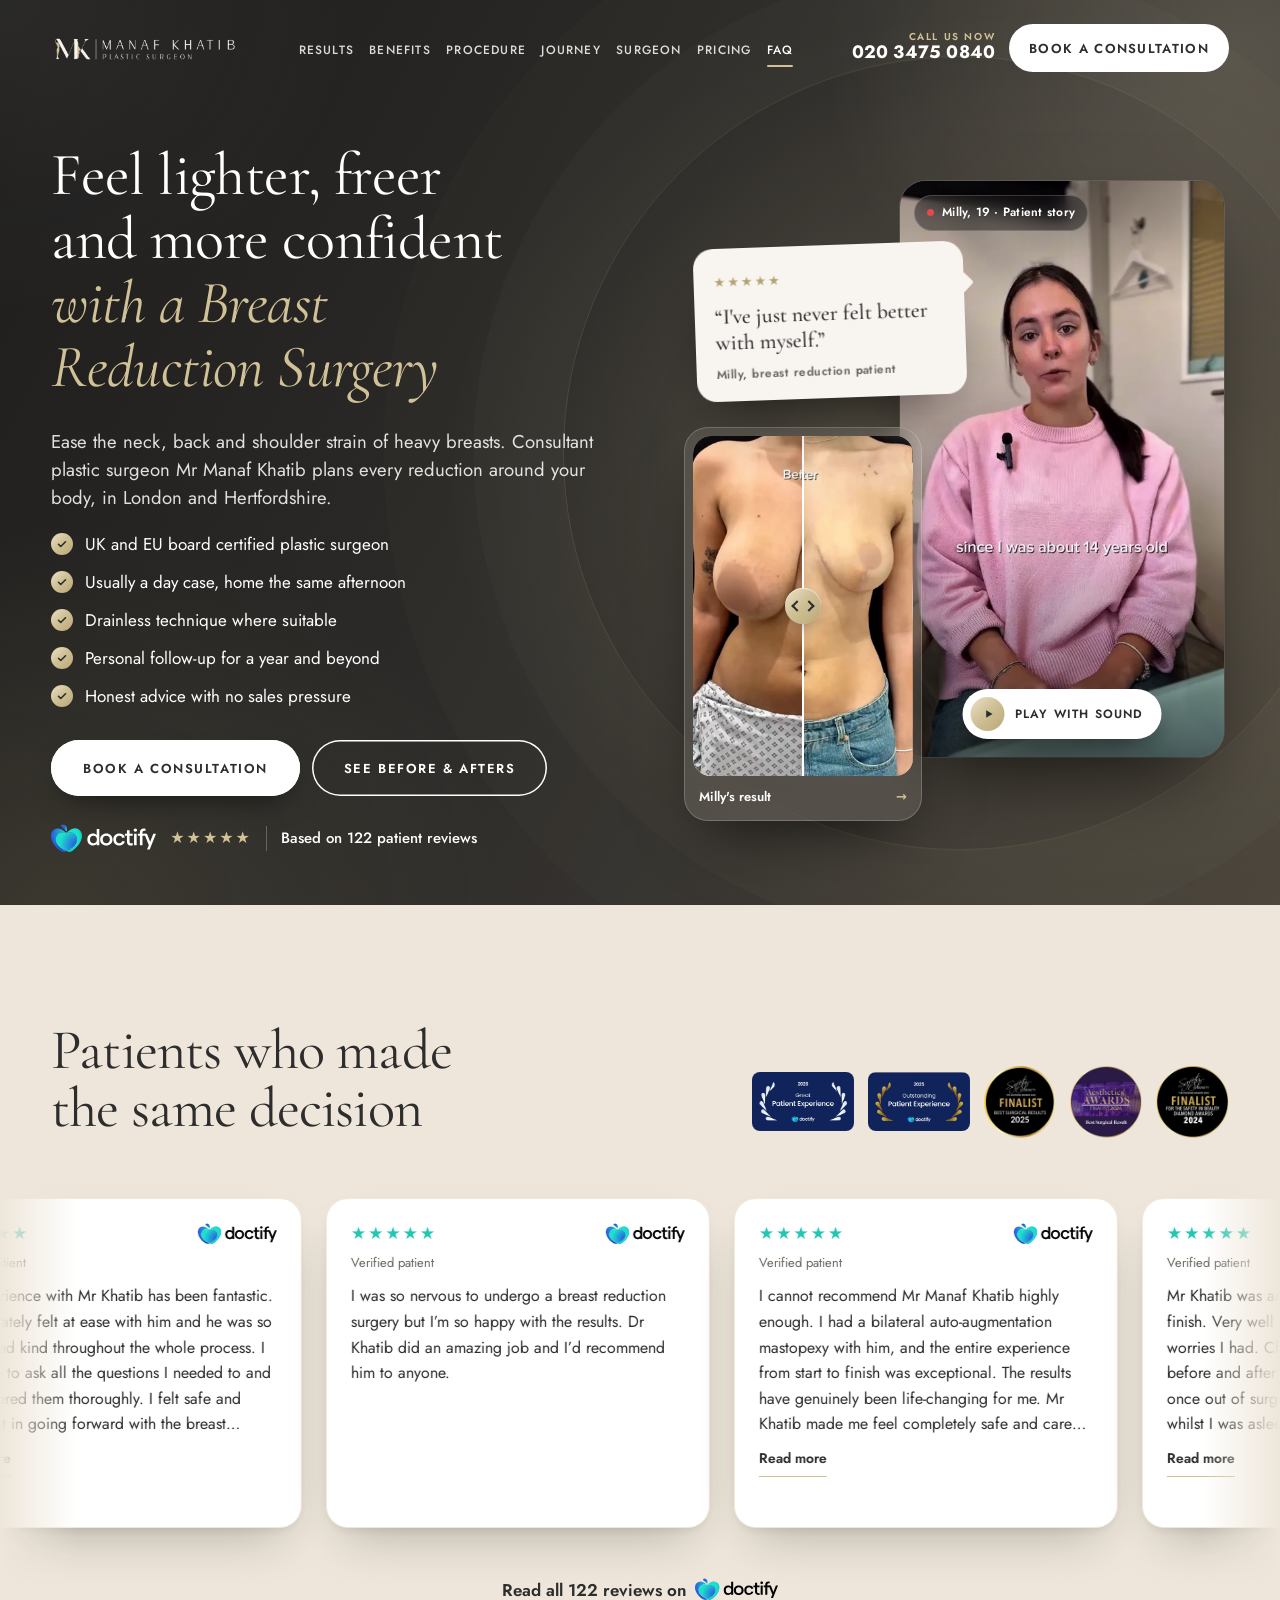
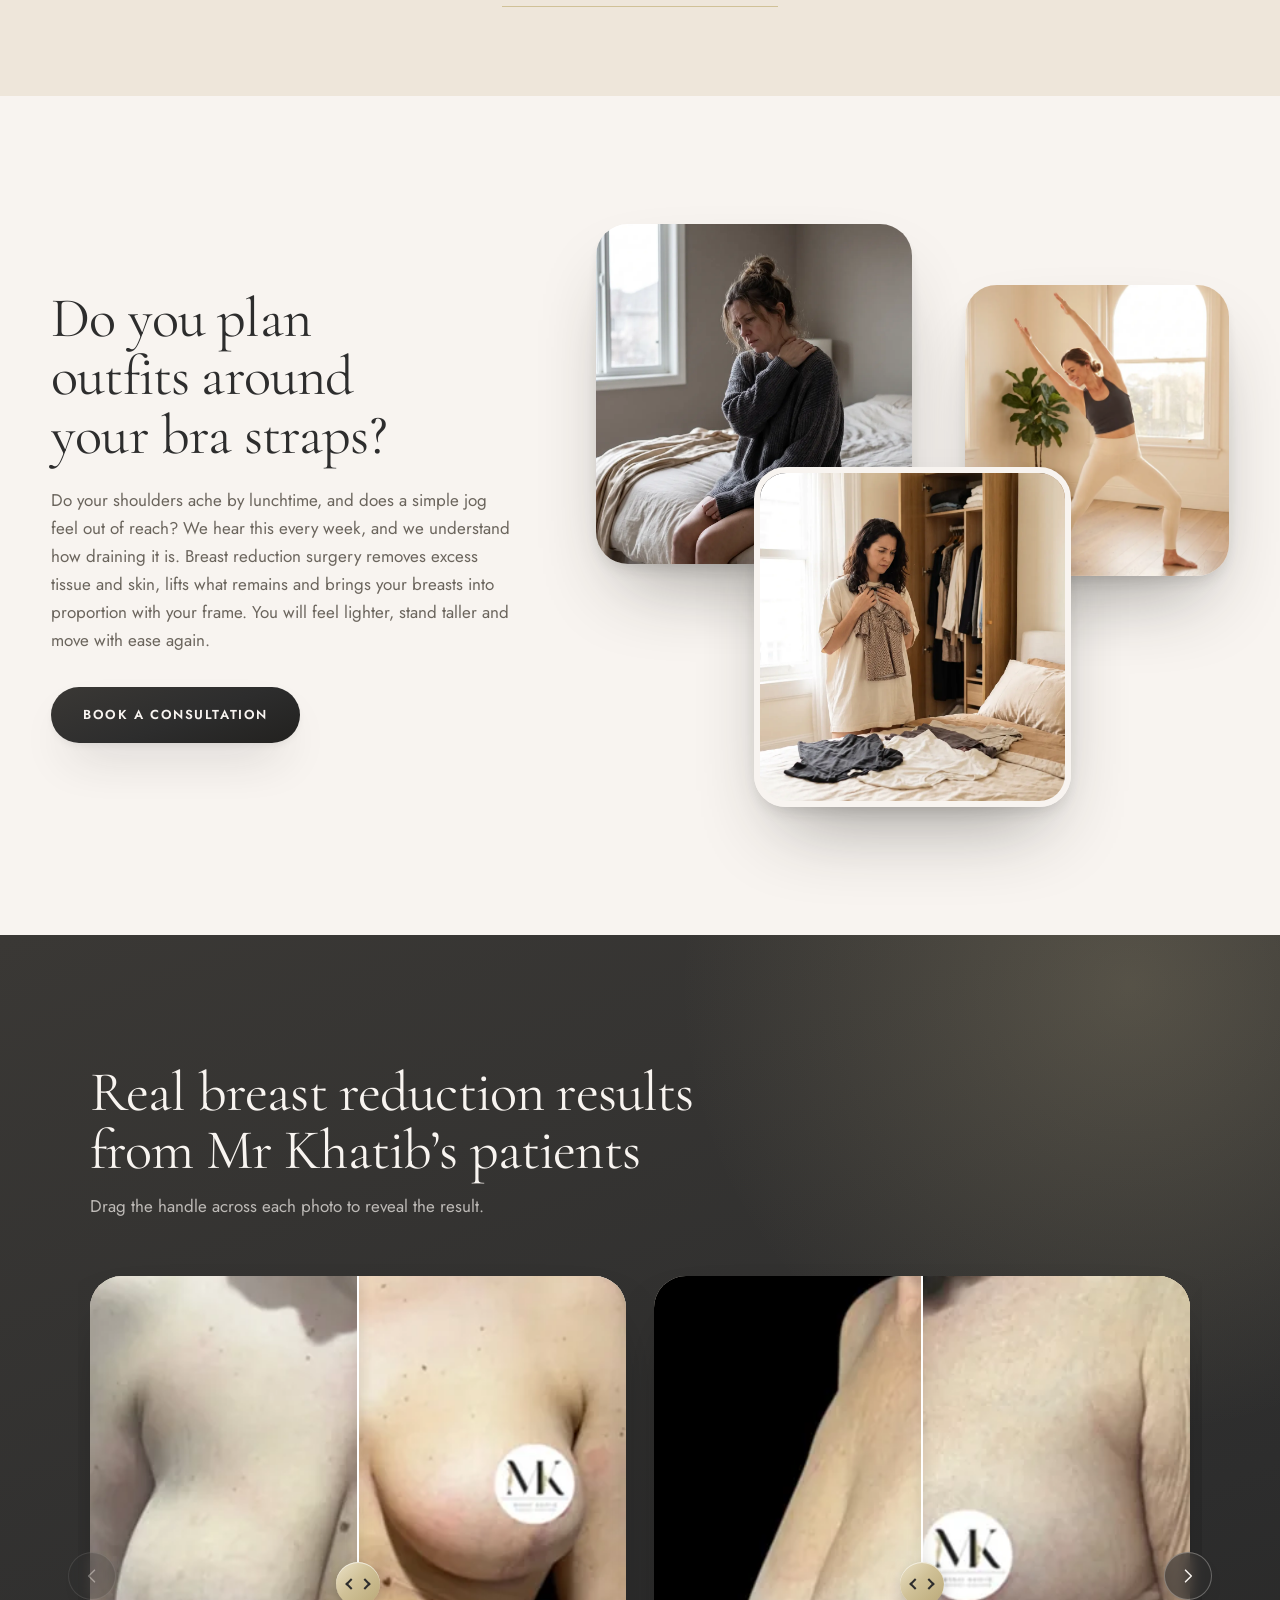
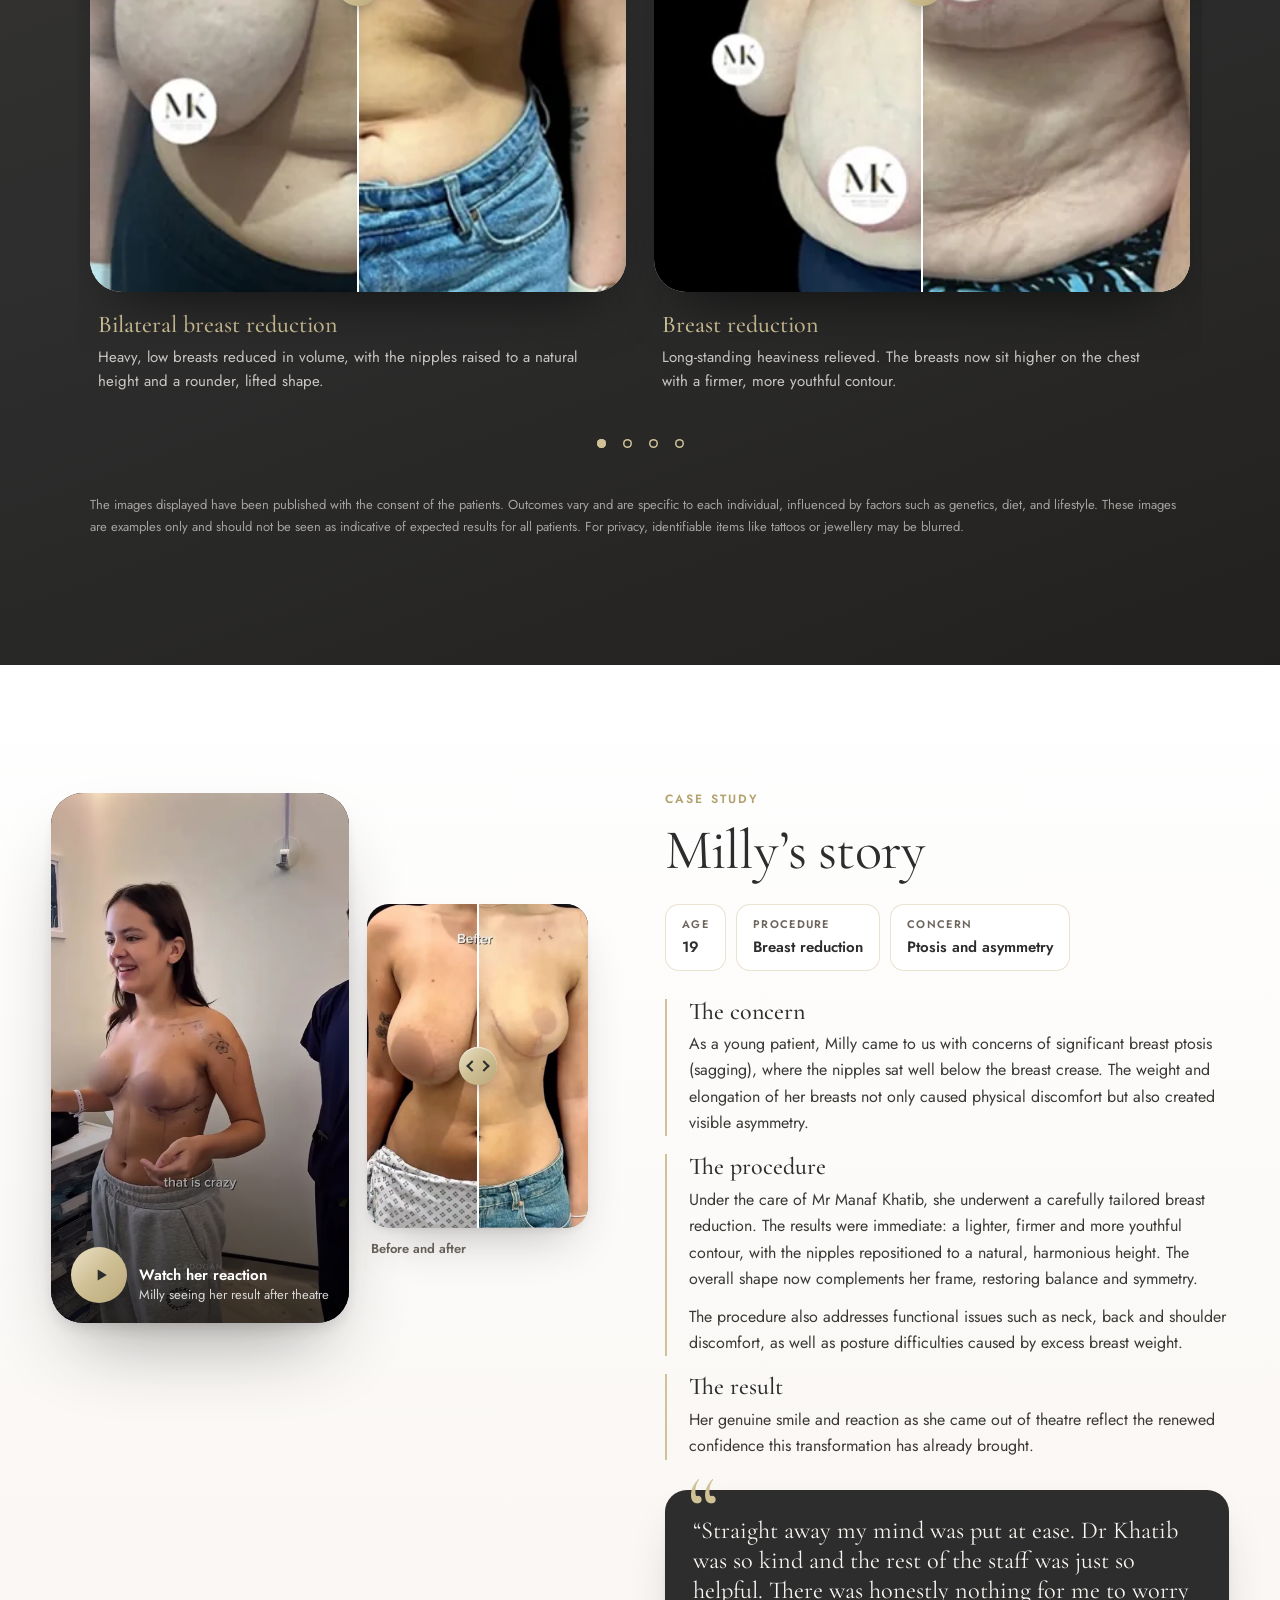
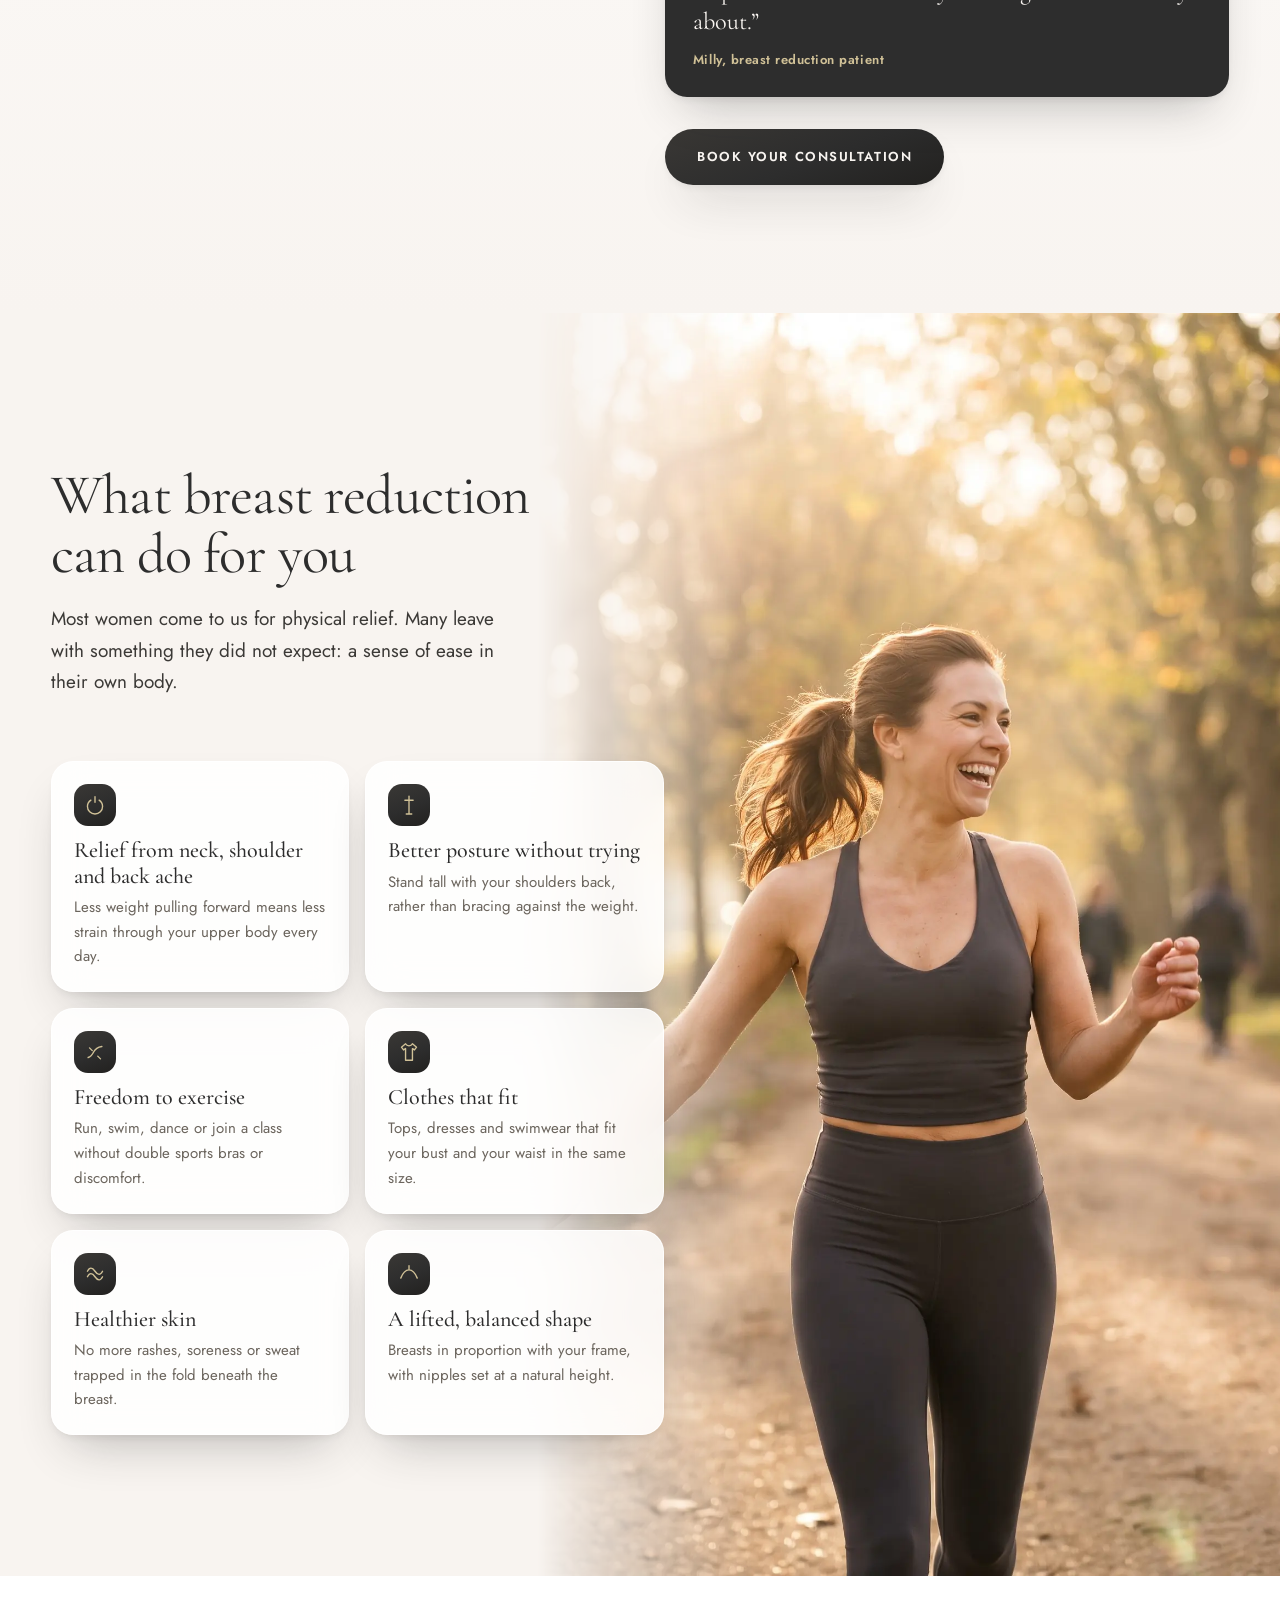
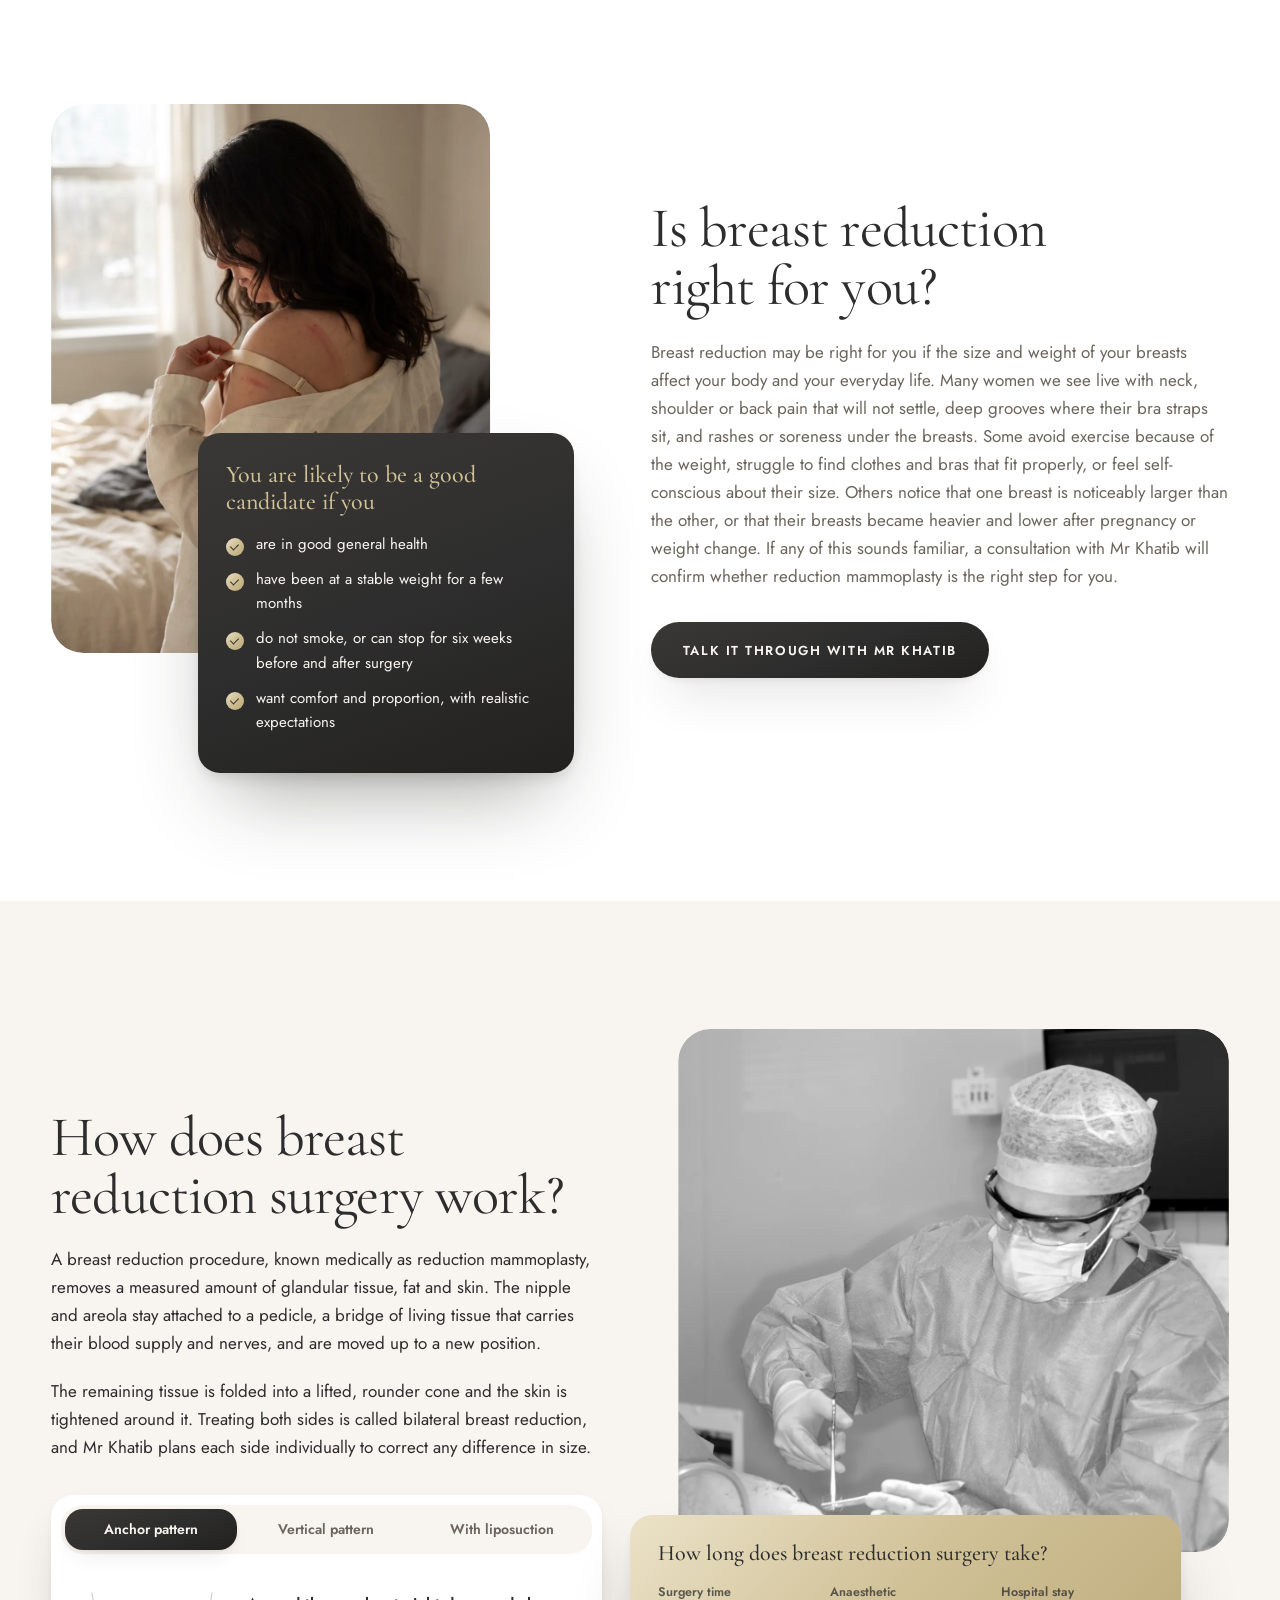
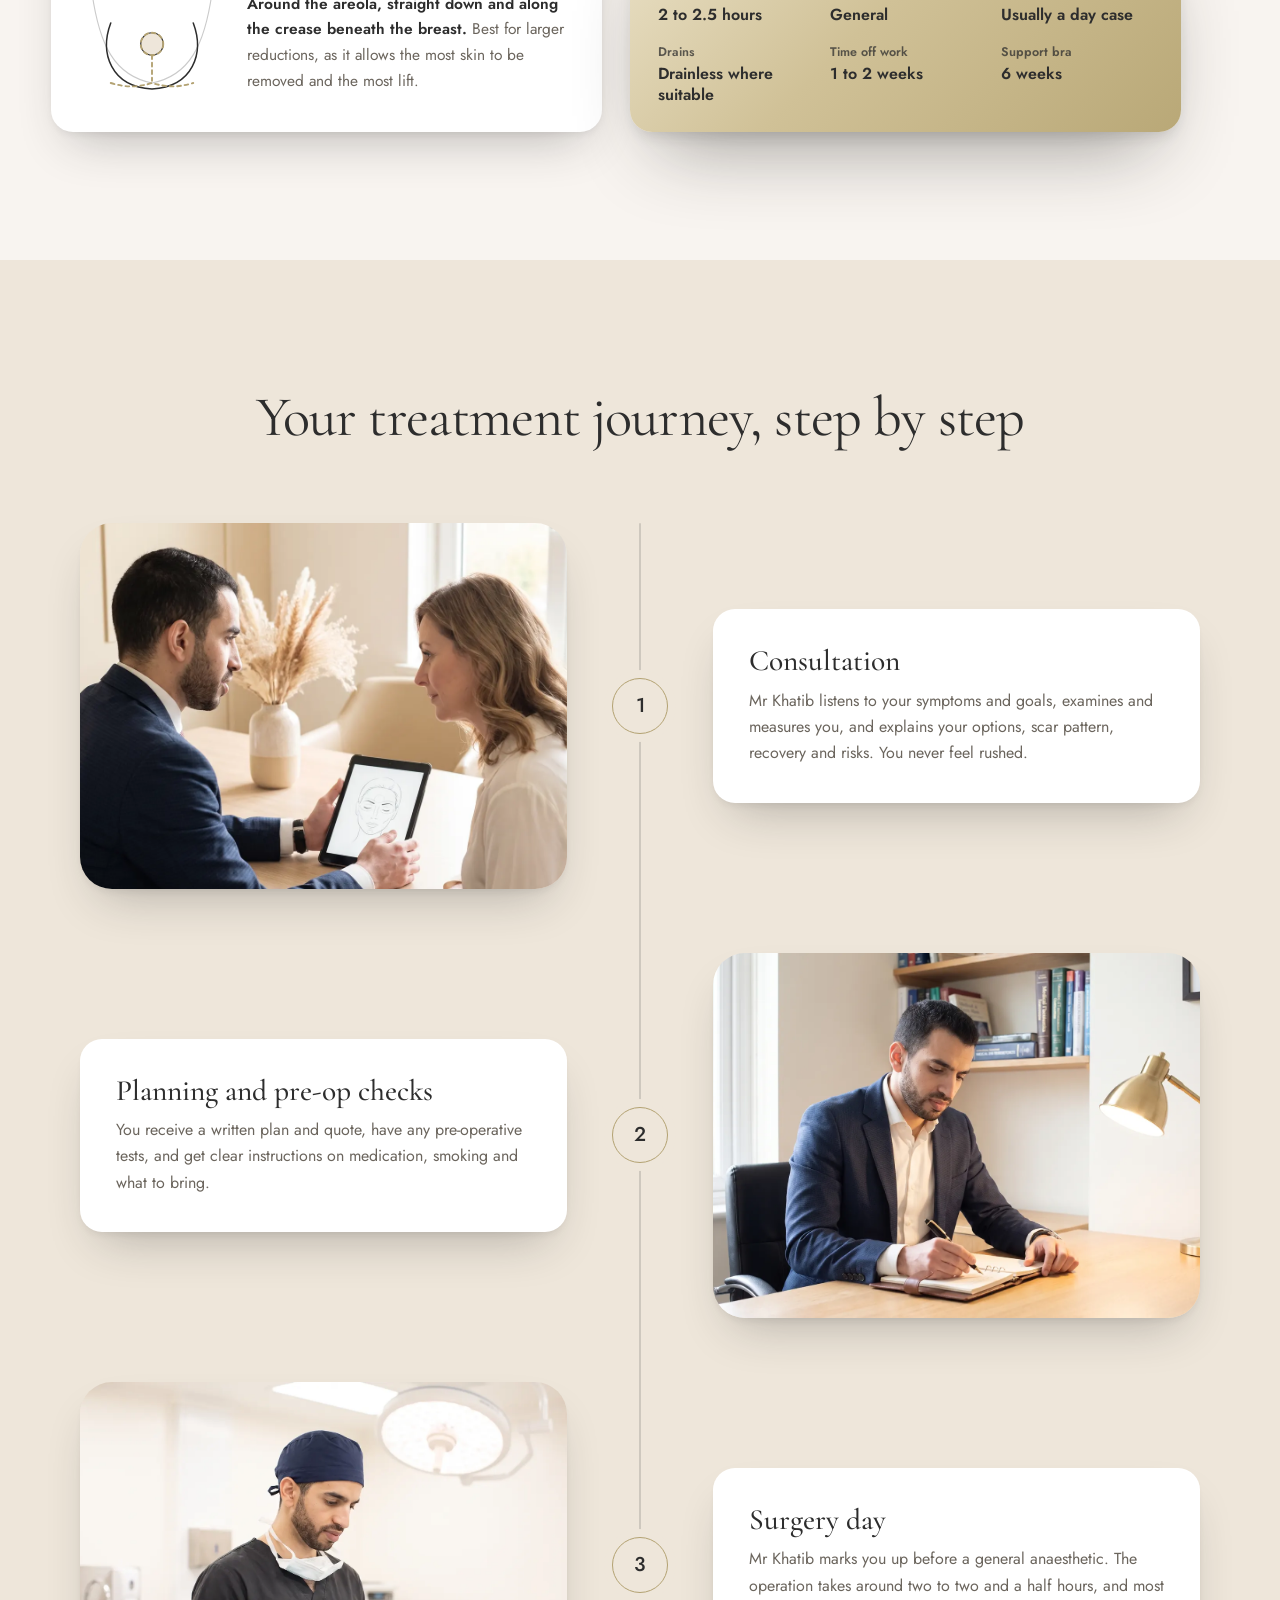
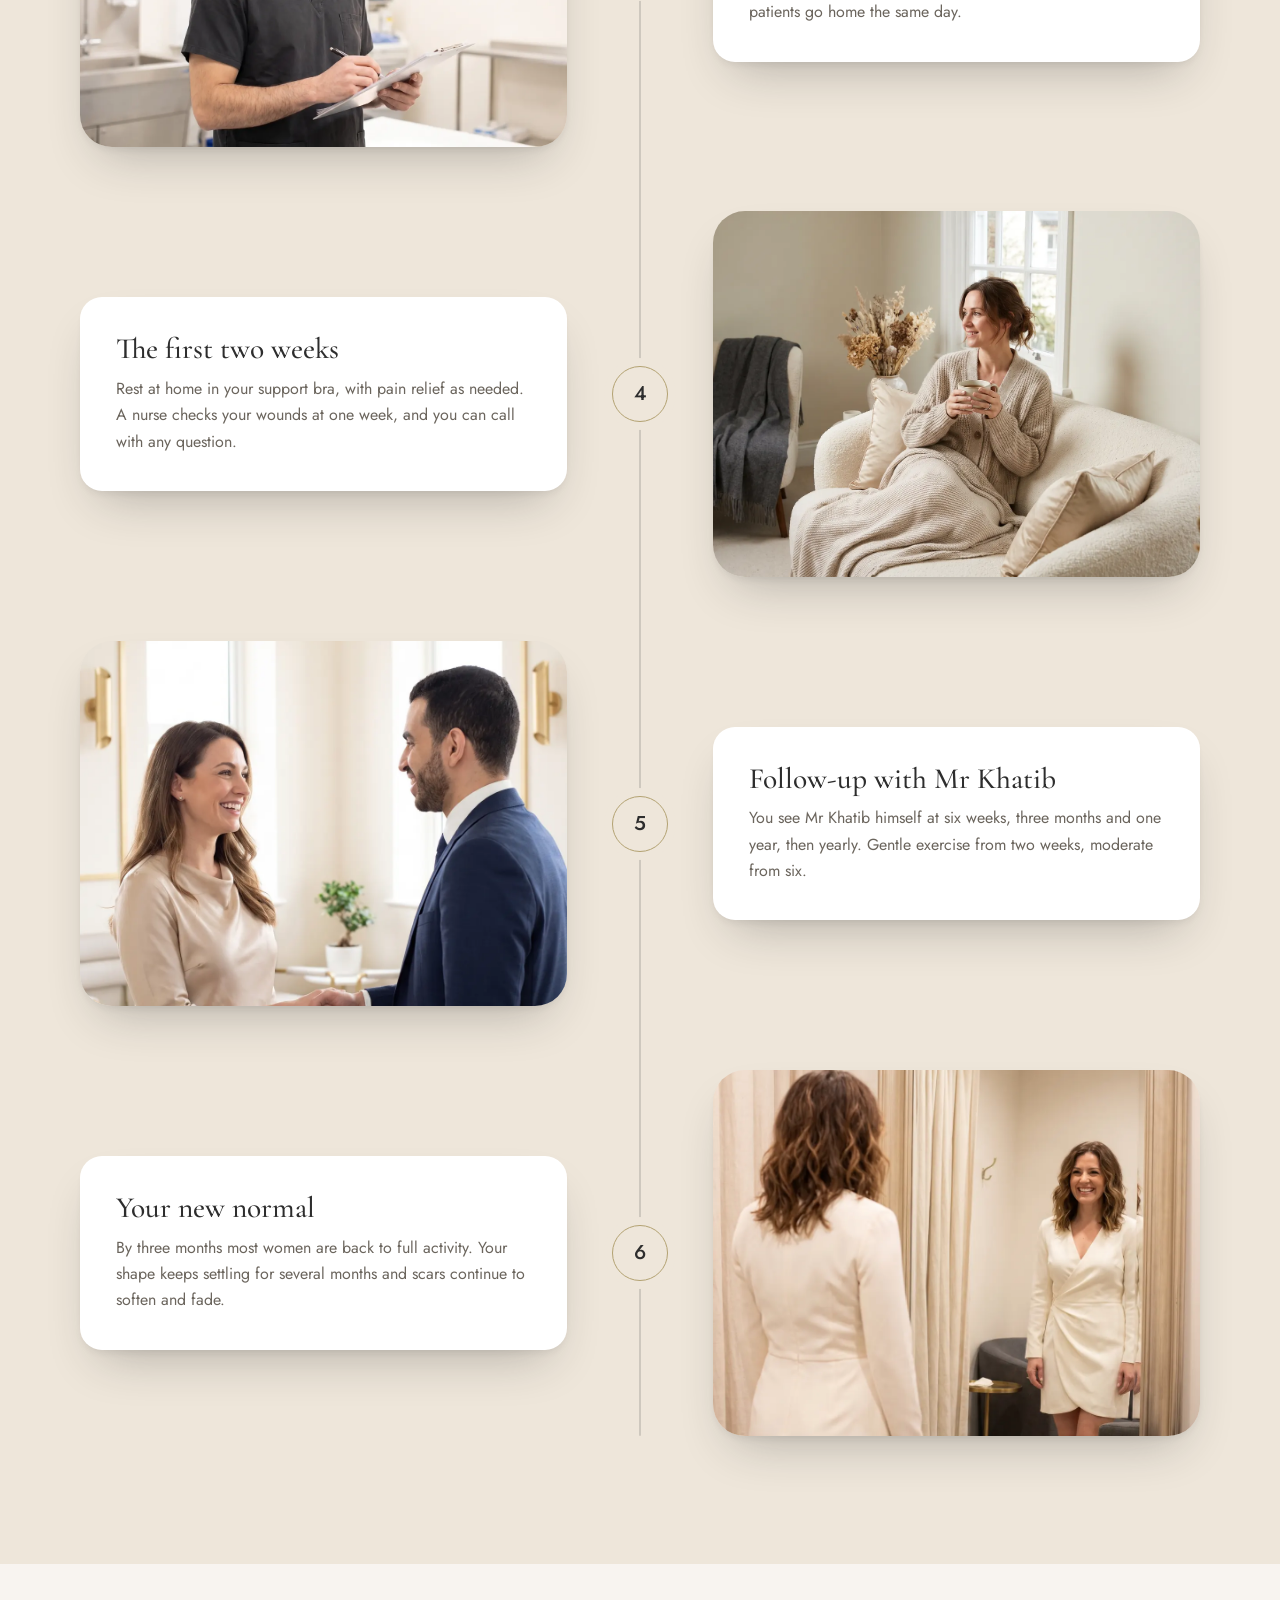
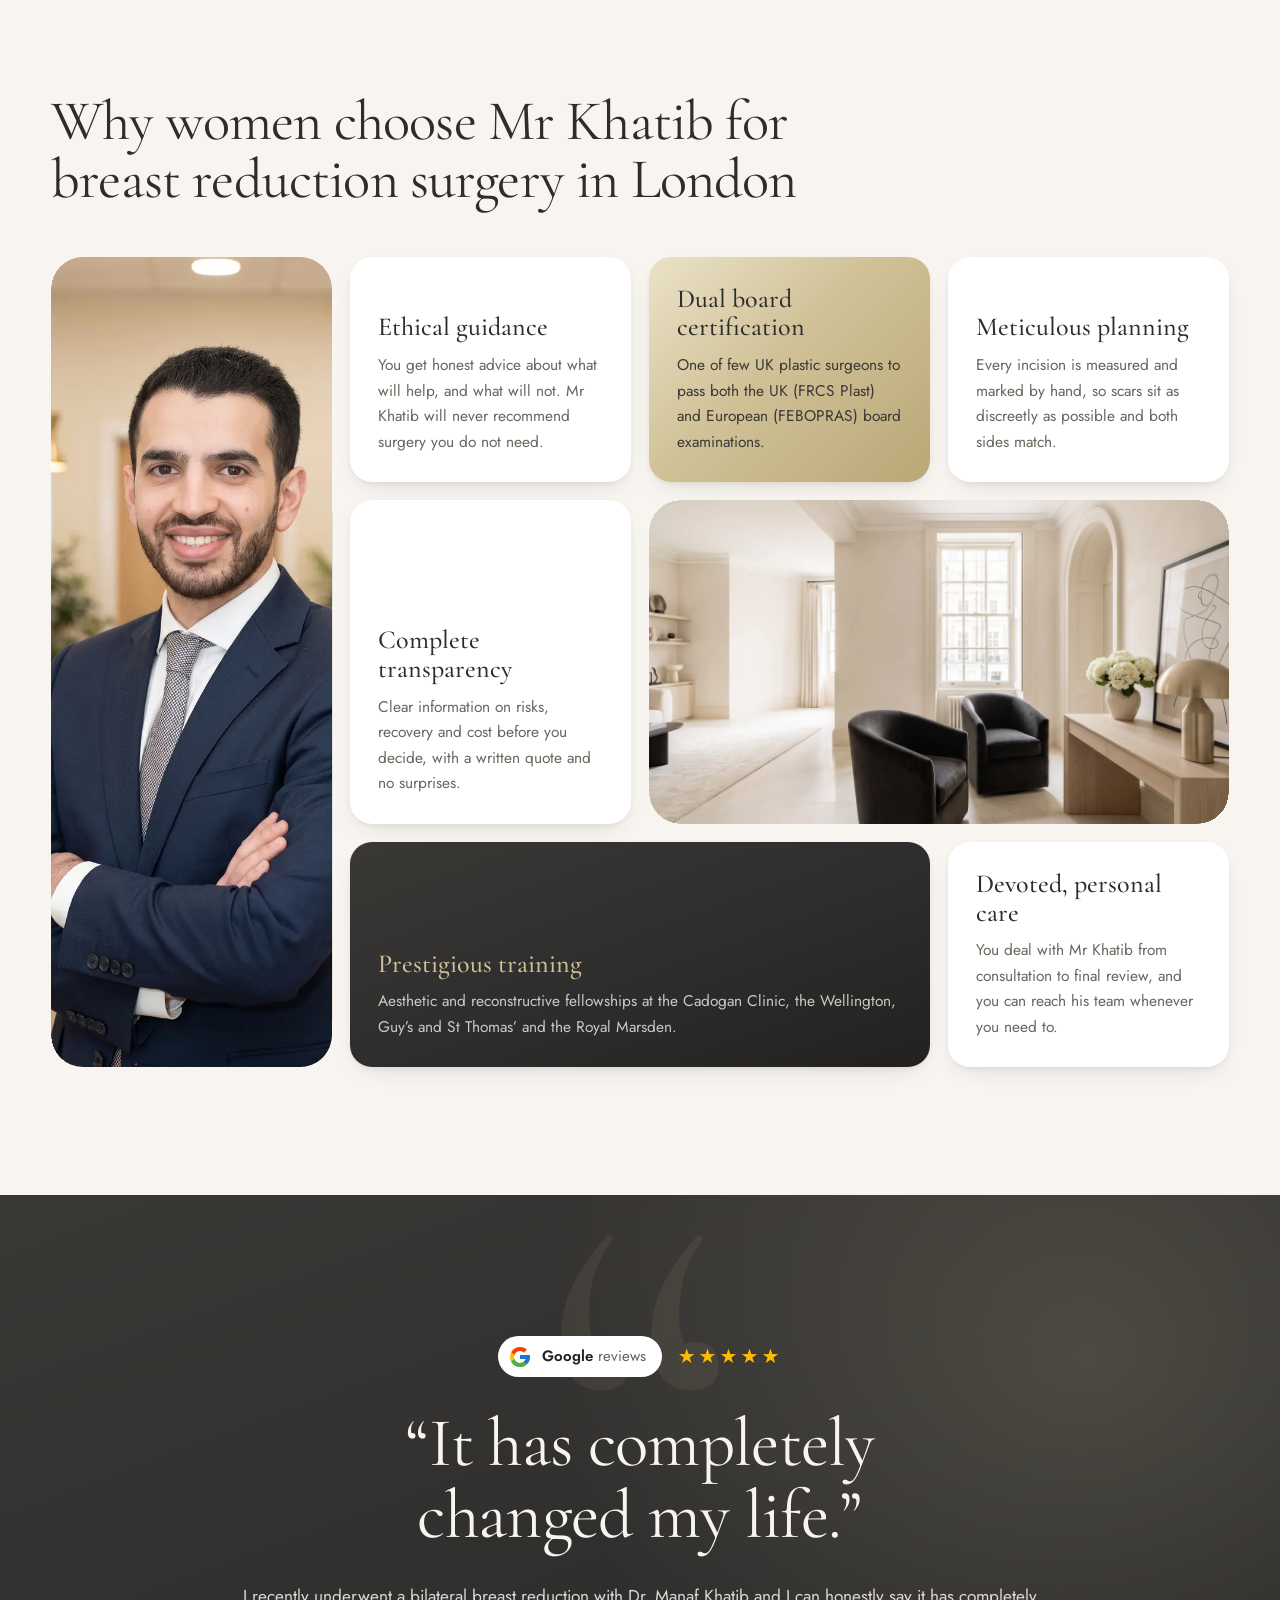
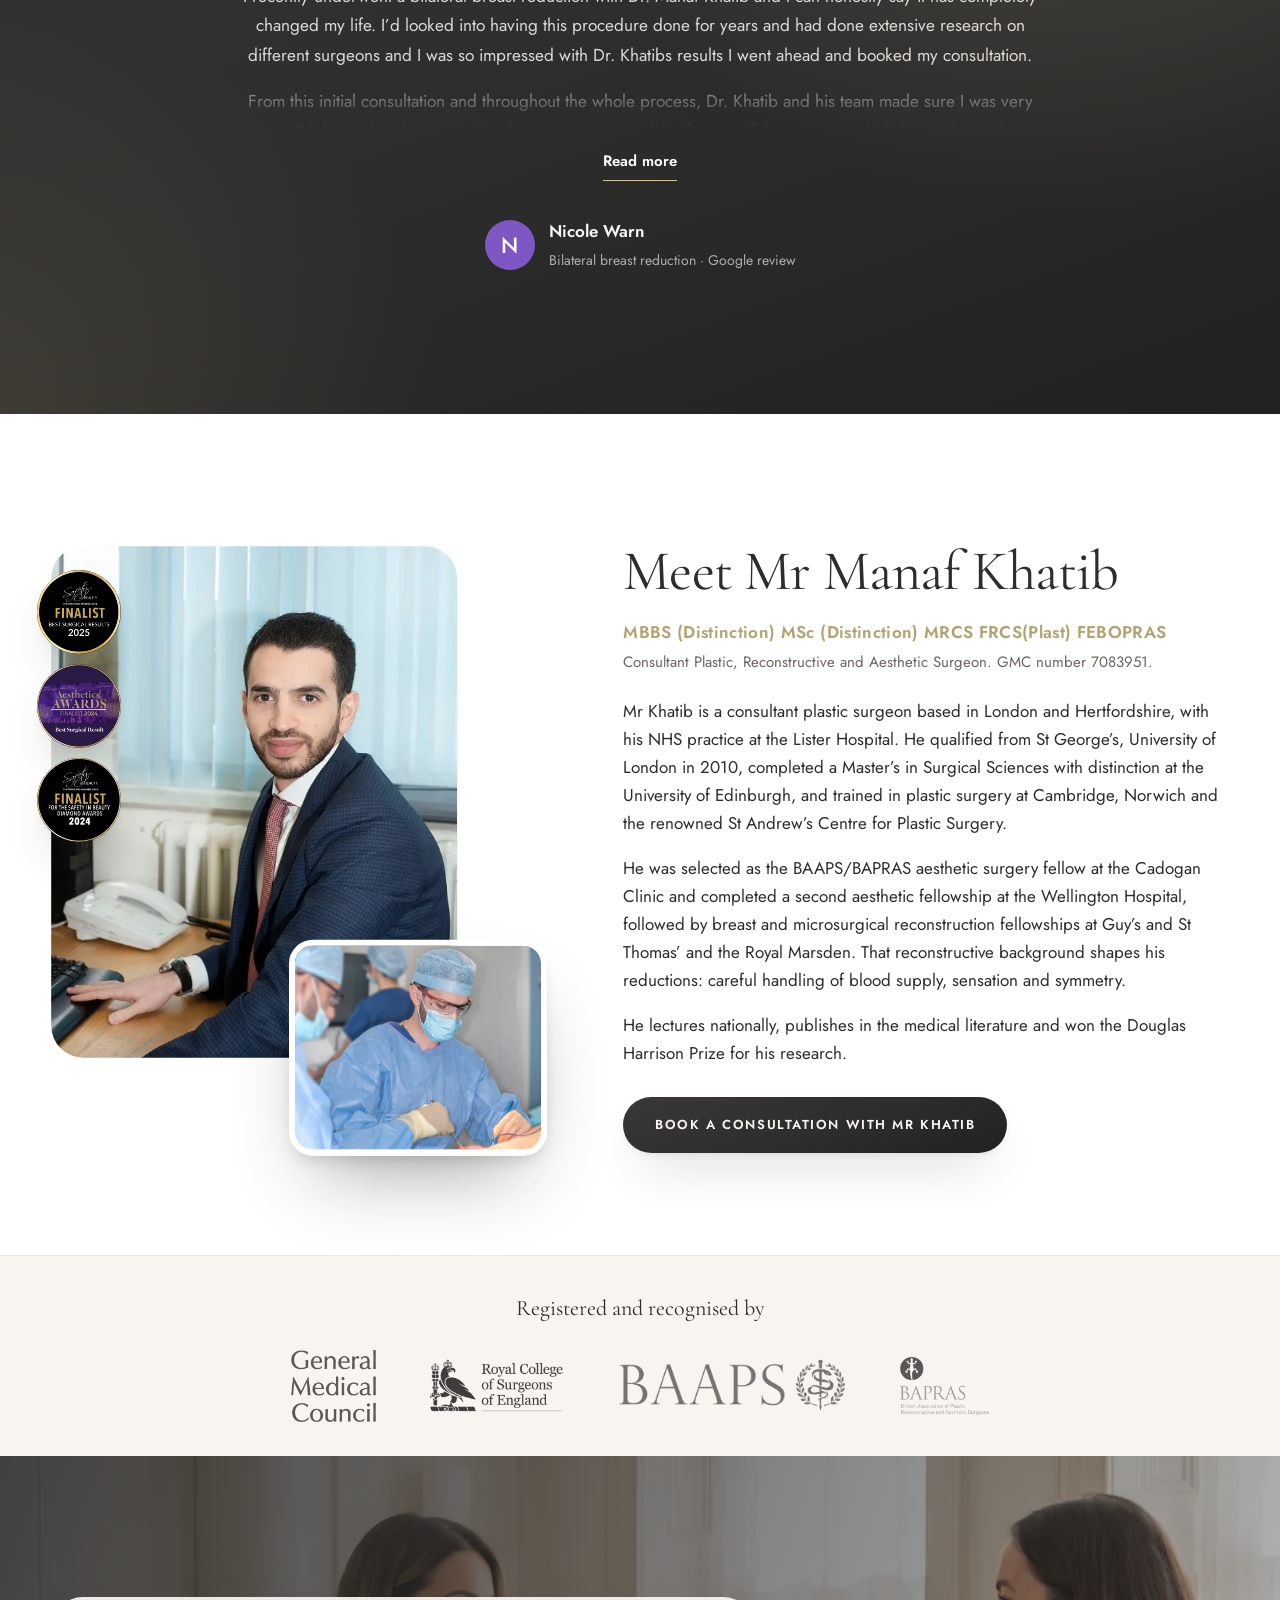
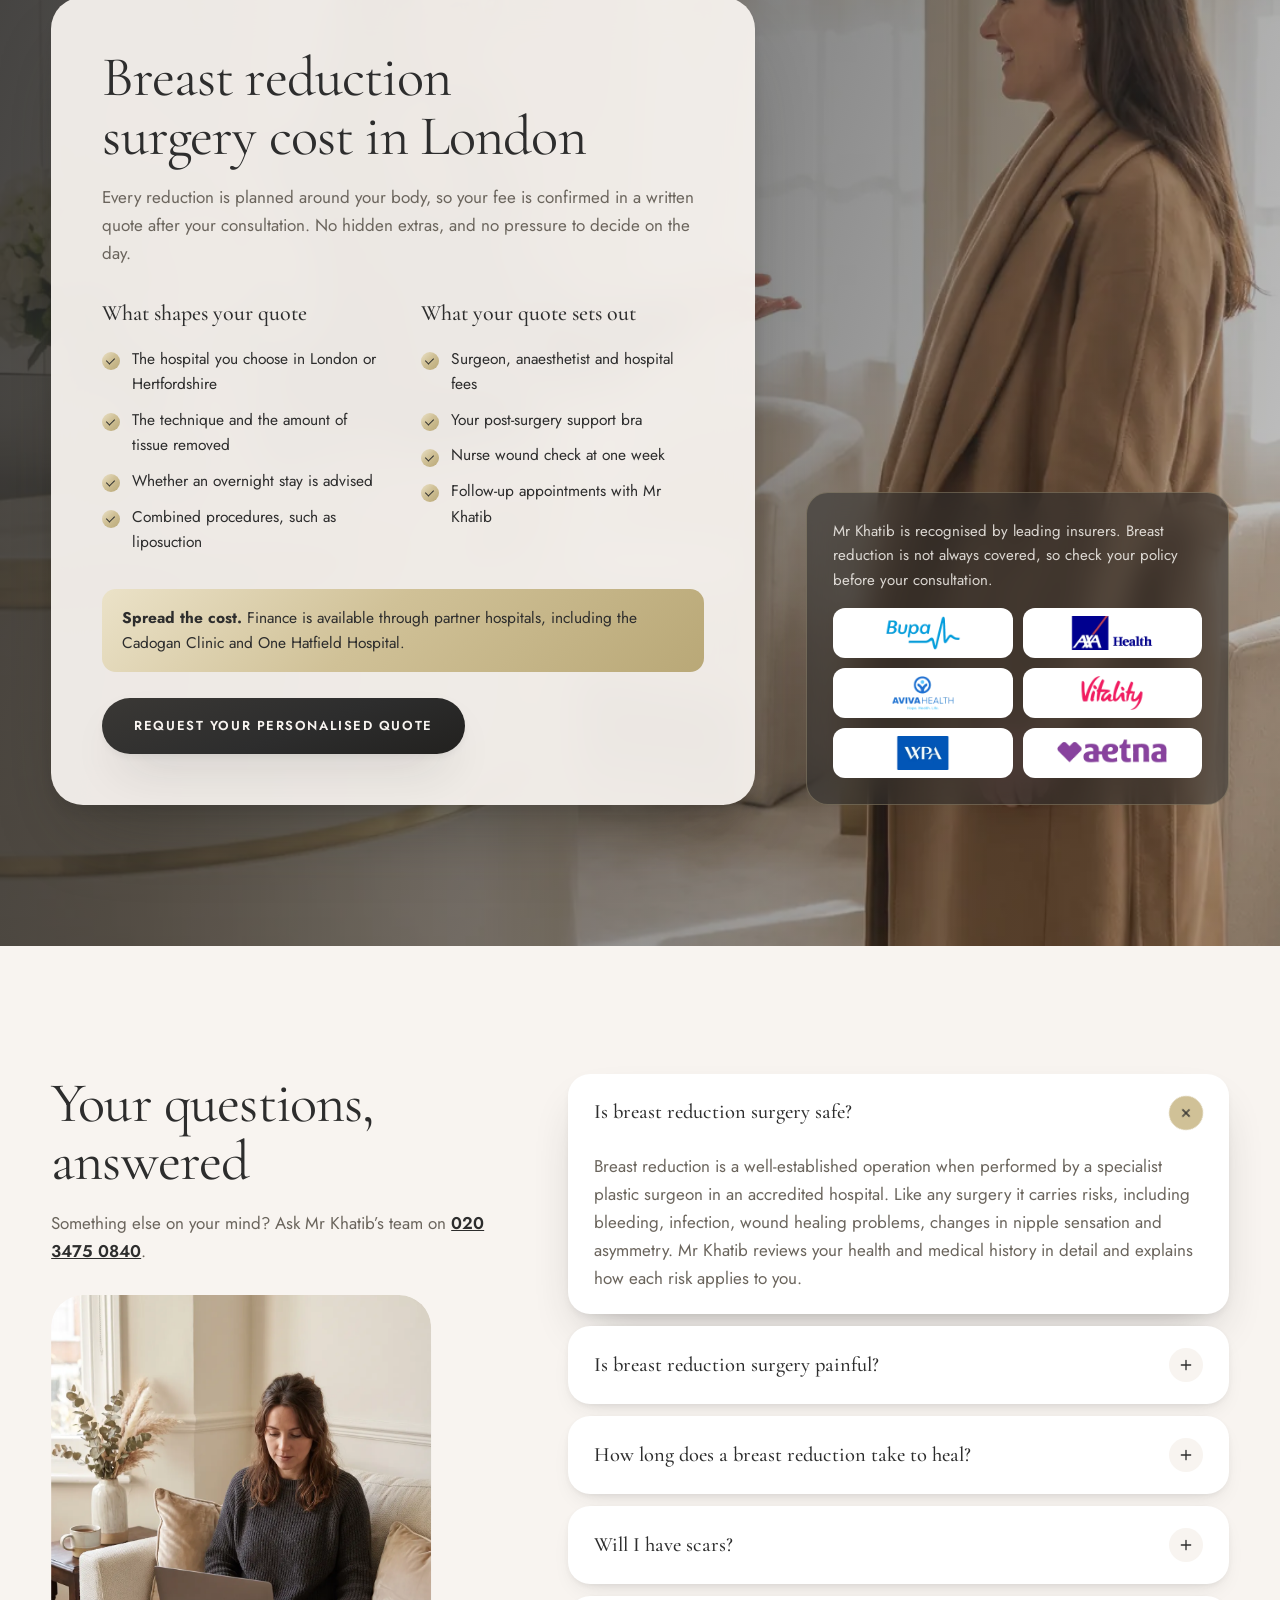
==== index.html @ b7945615 "Hero: benefit-led headline and supporting line Co-Authored-By: Claude Opus 5.5 <noreply@anthropic.co" ====
<!doctype html>
<html lang="en-GB">
<head>
<meta charset="utf-8">
<meta name="viewport" content="width=device-width, initial-scale=1, viewport-fit=cover">
<title>Breast Reduction Surgery London | Mr Manaf Khatib, Consultant Plastic Surgeon</title>
<meta name="description" content="Breast reduction surgery in London and Hertfordshire with consultant plastic surgeon Mr Manaf Khatib. Reduction mammoplasty planned around your body, with real before and after results.">
<meta name="robots" content="noindex, nofollow, noarchive, nosnippet, noimageindex">
<meta name="theme-color" content="#2D2D2D">
<link rel="icon" type="image/png" sizes="32x32" href="img/brand/favicon-32.png">
<link rel="icon" type="image/png" sizes="192x192" href="img/brand/favicon-192.png">
<link rel="apple-touch-icon" href="img/brand/favicon-180.png">
<link rel="preconnect" href="https://fonts.googleapis.com">
<link rel="preconnect" href="https://fonts.gstatic.com" crossorigin>
<link href="https://fonts.googleapis.com/css2?family=Cormorant+Garamond:ital,wght@0,400;0,500;0,600;1,400;1,500&family=Jost:wght@400;500;600;700&display=swap" rel="stylesheet">
<link rel="preload" as="image" href="img/hero/milly-poster.webp" fetchpriority="high">
<link rel="stylesheet" href="css/styles.css">
</head>
<body>
<a class="skip" href="#main">Skip to content</a>

<!-- ============ HEADER ============ -->
<header class="hdr" id="top-header">
  <div class="hdr__in">
    <a class="hdr__logo" href="#top" aria-label="MK Plastic Surgery home">
      <img src="img/brand/logo-wide-light.webp" alt="Mr Manaf Khatib Plastic Surgeon" width="600" height="108">
    </a>
    <a class="btn btn--gold hdr__book-m" href="#book">Book a consultation</a>
    <nav class="hdr__nav" aria-label="Main">
      <ul>
        <li><a href="#results">Results</a></li>
        <li><a href="#benefits">Benefits</a></li>
        <li><a href="#procedure">Procedure</a></li>
        <li><a href="#journey">Journey</a></li>
        <li><a href="#surgeon">Surgeon</a></li>
        <li><a href="#pricing">Pricing</a></li>
        <li><a href="#faq">FAQ</a></li>
      </ul>
    </nav>
    <div class="hdr__act">
      <a class="hdr__phone" href="tel:+442034750840">
        <span class="hdr__phone-label">Call us now</span>
        <span class="hdr__phone-num">020 3475 0840</span>
      </a>
      <a class="btn btn--gold hdr__book" href="#book">Book a consultation</a>
      <a class="hdr__icon" href="tel:+442034750840" aria-label="Call 020 3475 0840">
        <svg viewBox="0 0 24 24" aria-hidden="true"><path d="M6.6 10.8a15.1 15.1 0 0 0 6.6 6.6l2.2-2.2a1 1 0 0 1 1-.25c1.1.37 2.3.57 3.6.57a1 1 0 0 1 1 1V20a1 1 0 0 1-1 1A17 17 0 0 1 3 4a1 1 0 0 1 1-1h3.5a1 1 0 0 1 1 1c0 1.25.2 2.45.57 3.57a1 1 0 0 1-.25 1L6.6 10.8Z"/></svg>
      </a>
      <button class="hdr__icon hdr__burger" type="button" aria-label="Open menu" aria-expanded="false" aria-controls="drawer">
        <span></span><span></span><span></span>
      </button>
    </div>
  </div>
</header>

<div class="drawer" id="drawer" hidden>
  <nav aria-label="Mobile">
    <a href="#results">Results</a>
    <a href="#benefits">Benefits</a>
    <a href="#candidates">Is it right for you?</a>
    <a href="#procedure">Procedure</a>
    <a href="#journey">Journey</a>
    <a href="#surgeon">Surgeon</a>
    <a href="#pricing">Pricing</a>
    <a href="#faq">FAQ</a>
  </nav>
  <a class="btn btn--gold btn--lg" href="#book">Book a consultation</a>
  <a class="drawer__phone" href="tel:+442034750840">Call 020 3475 0840</a>
</div>

<main id="main">

<!-- ============ HERO ============ -->
<section class="hero" id="top" aria-labelledby="hero-title">
  <div class="hero__bg" aria-hidden="true"></div>
  <div class="wrap hero__grid">
    <div class="hero__copy">
      <h1 id="hero-title" class="hero__title">
        <span class="ln"><span>Feel lighter, freer</span></span>
        <span class="ln"><span>and more confident</span></span>
        <span class="ln"><span><em class="hero__accent">with a Breast</em></span></span>
        <span class="ln"><span><em class="hero__accent">Reduction Surgery</em></span></span>
      </h1>
      <p class="hero__sub">Ease the neck, back and shoulder strain of heavy breasts. Consultant plastic surgeon Mr Manaf Khatib plans every reduction around your body, in London and Hertfordshire.</p>
      <ul class="hero__points">
        <li>UK and EU board certified plastic surgeon</li>
        <li>Usually a day case, home the same afternoon</li>
        <li>Drainless technique where suitable</li>
        <li>Personal follow-up for a year and beyond</li>
        <li>Honest advice with no sales pressure</li>
      </ul>
      <div class="hero__cta">
        <a class="btn btn--white btn--lg" href="#book">Book a consultation</a>
        <a class="btn btn--white-ghost btn--lg" href="#results">See before &amp; afters</a>
      </div>
      <a class="rating" href="https://www.doctify.com/uk/specialist/manaf-khatib" target="_blank" rel="noopener">
        <img class="rating__logo" src="img/brand/doctify-logo.svg" alt="Doctify" width="120" height="32">
        <span class="stars" aria-label="5 out of 5 stars">★★★★★</span>
        <span class="rating__text">Based on 122 patient reviews</span>
      </a>
    </div>

    <div class="hero__side">
      <div class="stage">
        <figure class="vcard">
          <video class="vcard__video" data-hero-video src="img/hero/milly-preview.mp4" poster="img/hero/milly-poster.webp" muted autoplay loop playsinline preload="auto" aria-label="Milly, a breast reduction patient, talking about her result (preview, no sound)"></video>
          <figcaption class="vcard__tag"><span class="vcard__dot" aria-hidden="true"></span>Milly, 19 · Patient story</figcaption>
          <button type="button" class="vcard__play" data-video-open aria-haspopup="dialog">
            <span class="vcard__icon" aria-hidden="true"><svg viewBox="0 0 24 24"><path d="M8 5.5v13l11-6.5z"/></svg></span>
            Play with sound
          </button>
        </figure>

        <div class="bacard">
          <div class="compare compare--hero" data-compare data-hero-compare style="--pos:50%">
            <img class="compare__before" src="img/hero/milly-before.webp" alt="Milly before her breast reduction" width="640" height="1140">
            <img class="compare__after" src="img/hero/milly-after.webp" alt="Milly after her breast reduction" width="640" height="1140">
            <span class="compare__line" aria-hidden="true"><span class="compare__knob"></span></span>
            <input class="compare__range" type="range" min="0" max="100" value="50" aria-label="Drag to compare Milly before and after">
          </div>
          <a class="bacard__link" href="#results">Milly's result <span aria-hidden="true">→</span></a>
        </div>

        <blockquote class="qcard">
          <span class="stars" aria-label="5 out of 5 stars">★★★★★</span>
          <p>“I've just never felt better with myself.”</p>
          <footer>Milly, breast reduction patient</footer>
        </blockquote>
      </div>
    </div>
  </div>
</section>

<!-- ============ REVIEWS ============ -->
<section class="reviews" aria-labelledby="reviews-title">
  <div class="wrap reviews__head">
    <h2 id="reviews-title" class="h2">Patients who made the same decision</h2>
    <ul class="awards" aria-label="Awards">
      <li><img src="img/awards/doctify-2026-great-patient-experience.webp" alt="Doctify 2026 Great Patient Experience award" width="600" height="346" loading="lazy"></li>
      <li><img src="img/awards/doctify-2025-outstanding-patient-experience.webp" alt="Doctify 2025 Outstanding Patient Experience award" width="600" height="347" loading="lazy"></li>
      <li><img src="img/awards/safety-in-beauty-finalist-2025-best-surgical-results.webp" alt="Safety in Beauty finalist 2025, Best Surgical Results" width="160" height="158" loading="lazy"></li>
      <li><img src="img/awards/aesthetics-awards-finalist-2024-best-surgical-result.webp" alt="Aesthetics Awards finalist 2024, Best Surgical Result" width="164" height="163" loading="lazy"></li>
      <li><img src="img/awards/safety-in-beauty-diamond-awards-finalist-2024.webp" alt="Safety in Beauty Diamond Awards finalist 2024" width="164" height="162" loading="lazy"></li>
    </ul>
  </div>
  <div class="rv">
  <div class="rv__viewport" data-rv-viewport>
    <div class="rv__track" data-rv-track>
      <article class="rcard">
        <header class="rcard__top"><span class="stars" aria-label="5 out of 5 stars">★★★★★</span><img class="rcard__logo" src="img/brand/doctify-logo-dark.svg" alt="Doctify" width="120" height="32"></header>
        <p class="rcard__who">Verified patient</p>
        <div class="rcard__text"><p>My experience with Mr Khatib has been fantastic. I immediately felt at ease with him and he was so caring and kind throughout the whole process. I was able to ask all the questions I needed to and he answered them thoroughly. I felt safe and confident in going forward with the breast reduction, after more than 30 years of putting it off. The surgery went extremely well and so quickly! I was home the same afternoon which meant I was able to rest and recover properly in my own surroundings which I feel has helped so much for a smooth recovery. If there’s anything I’ve ever wanted to ask, I have been able to call or email without feeling any hesitation to do so and have always been reassured that I can contact him at any time. The results of the surgery are superb! I’m really happy and will be forever grateful! I highly recommend Mr Khatib for his amazing work and for making this such a wonderful and positive experience.</p></div>
        <button class="rcard__more" type="button" aria-expanded="false">Read more</button>
      </article>
      <article class="rcard">
        <header class="rcard__top"><span class="stars" aria-label="5 out of 5 stars">★★★★★</span><img class="rcard__logo" src="img/brand/doctify-logo-dark.svg" alt="Doctify" width="120" height="32"></header>
        <p class="rcard__who">Verified patient</p>
        <div class="rcard__text"><p>I was so nervous to undergo a breast reduction surgery but I’m so happy with the results. Dr Khatib did an amazing job and I’d recommend him to anyone.</p></div>
        <button class="rcard__more" type="button" aria-expanded="false">Read more</button>
      </article>
      <article class="rcard">
        <header class="rcard__top"><span class="stars" aria-label="5 out of 5 stars">★★★★★</span><img class="rcard__logo" src="img/brand/doctify-logo-dark.svg" alt="Doctify" width="120" height="32"></header>
        <p class="rcard__who">Verified patient</p>
        <div class="rcard__text"><p>I cannot recommend Mr Manaf Khatib highly enough. I had a bilateral auto-augmentation mastopexy with him, and the entire experience from start to finish was exceptional. The results have genuinely been life-changing for me. Mr Khatib made me feel completely safe and cared for throughout the whole process. From the first consultation he was kind, professional, and took the time to explain everything clearly, which really helped put me at ease. I always felt listened to and never rushed when asking questions. The care I received before and after surgery was outstanding, and I felt fully supported at every stage of my journey. Most importantly, the results are beautiful and very natural, better than I ever imagined. I’m so grateful to Mr Khatib for his skill, professionalism, and the confidence he has given me. I would wholeheartedly recommend him to anyone considering this procedure.</p></div>
        <button class="rcard__more" type="button" aria-expanded="false">Read more</button>
      </article>
      <article class="rcard">
        <header class="rcard__top"><span class="stars" aria-label="5 out of 5 stars">★★★★★</span><img class="rcard__logo" src="img/brand/doctify-logo-dark.svg" alt="Doctify" width="120" height="32"></header>
        <p class="rcard__who">Verified patient</p>
        <div class="rcard__text"><p>Mr Khatib was an excellent Surgeon from start to finish. Very well explained and answered any worries I had. Checked in with myself regularly before and after surgery, and called my family once out of surgery to advise them how I was whilst I was asleep. Very happy with the end results. Highly recommend!</p></div>
        <button class="rcard__more" type="button" aria-expanded="false">Read more</button>
      </article>
      <article class="rcard">
        <header class="rcard__top"><span class="stars" aria-label="5 out of 5 stars">★★★★★</span><img class="rcard__logo" src="img/brand/doctify-logo-dark.svg" alt="Doctify" width="120" height="32"></header>
        <p class="rcard__who">Verified patient</p>
        <div class="rcard__text"><p>Couldn’t have had a better surgeon. Made me feel very much at ease, the communication was great and everything was handled with top professionalism. Very very happy</p></div>
        <button class="rcard__more" type="button" aria-expanded="false">Read more</button>
      </article>
    </div>
  </div>
</div>
  <div class="wrap rv__foot">
    <a class="link rv__all" href="https://www.doctify.com/uk/specialist/manaf-khatib#reviews" target="_blank" rel="noopener">Read all 122 reviews on <img src="img/brand/doctify-logo-dark.svg" alt="Doctify" width="120" height="32"></a>
  </div>
</section>

<!-- ============ INTRO ============ -->
<section class="intro" aria-labelledby="intro-title">
  <div class="wrap intro__grid">
    <div class="intro__copy">
      <h2 id="intro-title" class="h2">Do you plan outfits around your bra straps?</h2>
      <p>Do your shoulders ache by lunchtime, and does a simple jog feel out of reach? We hear this every week, and we understand how draining it is. Breast reduction surgery removes excess tissue and skin, lifts what remains and brings your breasts into proportion with your frame. You will feel lighter, stand taller and move with ease again.</p>
      <a class="btn btn--dark btn--lg btn--invert" href="#book">Book a consultation</a>
    </div>
    <div class="collage">
      <figure class="collage__a reveal"><img src="img/gen/neck-pain.webp" alt="Woman rubbing her aching neck and shoulder at home" width="1100" height="1366" loading="lazy"></figure>
      <figure class="collage__b reveal"><img src="img/gen/wardrobe.webp" alt="Woman frustrated as she holds up a blouse that will not fit" width="1100" height="1366" loading="lazy"></figure>
      <figure class="collage__c reveal" data-parallax="-0.05"><img src="img/gen/yoga.webp" alt="Woman stretching freely in a sunlit yoga studio" width="1100" height="1366" loading="lazy"></figure>
    </div>
  </div>
</section>

<!-- ============ BEFORE & AFTER ============ -->
<section class="ba" id="results" aria-labelledby="ba-title">
  <div class="wrap">
    <div class="ba__head">
      <h2 id="ba-title" class="h2 h2--light">Real breast reduction results from Mr Khatib’s patients</h2>
      <p class="ba__lead">Drag the handle across each photo to reveal the result.</p>
    </div>
    <div class="ba__stage">
      <button type="button" class="round round--light ba__arrow ba__arrow--prev" data-ba-prev aria-label="Previous patients"><svg viewBox="0 0 24 24"><path d="M15 5l-7 7 7 7"/></svg></button>
      <button type="button" class="round round--light ba__arrow ba__arrow--next" data-ba-next aria-label="Next patients"><svg viewBox="0 0 24 24"><path d="M9 5l7 7-7 7"/></svg></button>
      <div class="ba__viewport">
        <div class="ba__track" data-ba-track>
          <!-- slides injected by JS from data -->
        </div>
      </div>
    </div>
    <div class="ba__dots" data-ba-dots role="group" aria-label="Choose patients to view"></div>
    <p class="ba__disc">The images displayed have been published with the consent of the patients. Outcomes vary and are specific to each individual, influenced by factors such as genetics, diet, and lifestyle. These images are examples only and should not be seen as indicative of expected results for all patients. For privacy, identifiable items like tattoos or jewellery may be blurred.</p>
  </div>
</section>

<!-- ============ CASE STUDY ============ -->
<section class="case" id="case-study" aria-labelledby="case-title">
  <div class="wrap case__grid">
    <div class="case__media">
      <figure class="case__video" data-case-video>
        <video src="img/hero/milly-reveal.mp4" poster="img/hero/milly-reveal-poster.webp" preload="none" playsinline aria-label="Milly seeing her breast reduction result for the first time after surgery"></video>
        <button type="button" class="case__play" data-case-play>
          <span class="case__play-icon" aria-hidden="true"><svg viewBox="0 0 24 24"><path d="M8 5.5v13l11-6.5z"/></svg></span>
          <span class="case__play-text"><b>Watch her reaction</b><span>Milly seeing her result after theatre</span></span>
        </button>
      </figure>
      <div class="case__ba">
        <div class="compare compare--case" data-compare data-case-compare style="--pos:50%">
          <img class="compare__before" src="img/hero/milly-before.webp" alt="Milly before her breast reduction" width="640" height="1140" loading="lazy">
          <img class="compare__after" src="img/hero/milly-after.webp" alt="Milly after her breast reduction" width="640" height="1140" loading="lazy">
          <span class="compare__line" aria-hidden="true"><span class="compare__knob"></span></span>
          <input class="compare__range" type="range" min="0" max="100" value="50" aria-label="Drag to compare Milly before and after">
        </div>
        <p class="case__ba-cap">Before and after</p>
      </div>
    </div>

    <div class="case__copy">
      <p class="case__eyebrow">Case study</p>
      <h2 id="case-title" class="h2">Milly’s story</h2>
      <ul class="case__facts">
        <li><span>Age</span>19</li>
        <li><span>Procedure</span>Breast reduction</li>
        <li><span>Concern</span>Ptosis and asymmetry</li>
      </ul>

      <div class="case__step">
        <h3>The concern</h3>
        <p>As a young patient, Milly came to us with concerns of significant breast ptosis (sagging), where the nipples sat well below the breast crease. The weight and elongation of her breasts not only caused physical discomfort but also created visible asymmetry.</p>
      </div>
      <div class="case__step">
        <h3>The procedure</h3>
        <p>Under the care of Mr Manaf Khatib, she underwent a carefully tailored breast reduction. The results were immediate: a lighter, firmer and more youthful contour, with the nipples repositioned to a natural, harmonious height. The overall shape now complements her frame, restoring balance and symmetry.</p>
        <p>The procedure also addresses functional issues such as neck, back and shoulder discomfort, as well as posture difficulties caused by excess breast weight.</p>
      </div>
      <div class="case__step">
        <h3>The result</h3>
        <p>Her genuine smile and reaction as she came out of theatre reflect the renewed confidence this transformation has already brought.</p>
      </div>

      <blockquote class="case__quote">
        <p>“Straight away my mind was put at ease. Dr Khatib was so kind and the rest of the staff was just so helpful. There was honestly nothing for me to worry about.”</p>
        <footer>Milly, breast reduction patient</footer>
      </blockquote>
      <a class="btn btn--dark btn--lg" href="#book">Book your consultation</a>
    </div>
  </div>
</section>

<!-- ============ BENEFITS ============ -->
<section class="benefits" id="benefits" aria-labelledby="benefits-title">
  <div class="benefits__bg">
    <img src="img/gen/morning-run-full.webp" srcset="img/gen/morning-run-1000.webp 1000w, img/gen/morning-run-full.webp 1856w" sizes="100vw" alt="" width="1856" height="2304" loading="lazy">
  </div>
  <div class="benefits__wash" aria-hidden="true"></div>
  <div class="wrap benefits__grid">
    <div class="benefits__intro">
      <h2 id="benefits-title" class="h2">What breast reduction can do for you</h2>
      <p>Most women come to us for physical relief. Many leave with something they did not expect: a sense of ease in their own body.</p>
    </div>
    <ul class="benefits__list">
      <li class="bcard reveal"><svg viewBox="0 0 32 32" aria-hidden="true"><path d="M16 4v8M10 9c-3 2-5 5-5 9a11 11 0 0 0 22 0c0-4-2-7-5-9"/></svg><div><h3>Relief from neck, shoulder and back ache</h3><p>Less weight pulling forward means less strain through your upper body every day.</p></div></li>
      <li class="bcard reveal"><svg viewBox="0 0 32 32" aria-hidden="true"><path d="M16 3v26M10 9h12M12 29h8"/></svg><div><h3>Better posture without trying</h3><p>Stand tall with your shoulders back, rather than bracing against the weight.</p></div></li>
      <li class="bcard reveal"><svg viewBox="0 0 32 32" aria-hidden="true"><path d="M6 24c4-1 6-4 8-8s5-7 12-8M8 10l4 4M20 22l4 4"/></svg><div><h3>Freedom to exercise</h3><p>Run, swim, dance or join a class without double sports bras or discomfort.</p></div></li>
      <li class="bcard reveal"><svg viewBox="0 0 32 32" aria-hidden="true"><path d="M11 4l-6 5 3 4 3-2v17h10V11l3 2 3-4-6-5c-1 2-3 3-5 3s-4-1-5-3Z"/></svg><div><h3>Clothes that fit</h3><p>Tops, dresses and swimwear that fit your bust and your waist in the same size.</p></div></li>
      <li class="bcard reveal"><svg viewBox="0 0 32 32" aria-hidden="true"><path d="M5 20c3-6 7-6 11 0s8 6 11 0M5 12c3-6 7-6 11 0s8 6 11 0"/></svg><div><h3>Healthier skin</h3><p>No more rashes, soreness or sweat trapped in the fold beneath the breast.</p></div></li>
      <li class="bcard reveal"><svg viewBox="0 0 32 32" aria-hidden="true"><path d="M4 22c4-10 8-12 12-12s8 2 12 12M16 10V4"/></svg><div><h3>A lifted, balanced shape</h3><p>Breasts in proportion with your frame, with nipples set at a natural height.</p></div></li>
    </ul>
  </div>
</section>

<!-- ============ CANDIDATES ============ -->
<section class="cand" id="candidates" aria-labelledby="cand-title">
  <div class="wrap cand__grid">
    <div class="cand__media">
      <figure class="cand__img reveal-img">
        <img src="img/gen/strap-discomfort.webp" alt="Woman adjusting a bra strap that has left a deep groove in her shoulder" width="1100" height="1375" loading="lazy">
      </figure>
      <div class="cand__card">
        <h3>You are likely to be a good candidate if you</h3>
        <ul class="ticks">
          <li>are in good general health</li>
          <li>have been at a stable weight for a few months</li>
          <li>do not smoke, or can stop for six weeks before and after surgery</li>
          <li>want comfort and proportion, with realistic expectations</li>
        </ul>
      </div>
    </div>
    <div class="cand__copy">
      <h2 id="cand-title" class="h2">Is breast reduction right for you?</h2>
      <p class="cand__text">Breast reduction may be right for you if the size and weight of your breasts affect your body and your everyday life. Many women we see live with neck, shoulder or back pain that will not settle, deep grooves where their bra straps sit, and rashes or soreness under the breasts. Some avoid exercise because of the weight, struggle to find clothes and bras that fit properly, or feel self-conscious about their size. Others notice that one breast is noticeably larger than the other, or that their breasts became heavier and lower after pregnancy or weight change. If any of this sounds familiar, a consultation with Mr Khatib will confirm whether reduction mammoplasty is the right step for you.</p>
      <a class="btn btn--dark btn--lg btn--invert" href="#book">Talk it through with Mr Khatib</a>
    </div>
    </div>
  </div>
</section>

<!-- ============ HOW IT WORKS ============ -->
<section class="how" id="procedure" aria-labelledby="how-title">
  <div class="wrap how__grid">
    <div class="how__copy">
      <h2 id="how-title" class="h2">How does breast reduction surgery work?</h2>
      <p>A breast reduction procedure, known medically as reduction mammoplasty, removes a measured amount of glandular tissue, fat and skin. The nipple and areola stay attached to a pedicle, a bridge of living tissue that carries their blood supply and nerves, and are moved up to a new position.</p>
      <p>The remaining tissue is folded into a lifted, rounder cone and the skin is tightened around it. Treating both sides is called bilateral breast reduction, and Mr Khatib plans each side individually to correct any difference in size.</p>

      <div class="tabs" data-tabs>
        <div class="tabs__list" role="tablist" aria-label="Incision patterns">
          <button role="tab" id="t1" aria-controls="p1" aria-selected="true">Anchor pattern</button>
          <button role="tab" id="t2" aria-controls="p2" aria-selected="false" tabindex="-1">Vertical pattern</button>
          <button role="tab" id="t3" aria-controls="p3" aria-selected="false" tabindex="-1">With liposuction</button>
        </div>
        <div class="tabs__panel" role="tabpanel" id="p1" aria-labelledby="t1">
          <svg class="diagram" viewBox="0 0 200 170" aria-hidden="true"><path class="d-body" d="M20 20c10 70 30 110 80 120 50-10 70-50 80-120"/><path class="d-breast" d="M45 60c-15 40 0 85 55 88 55-3 70-48 55-88"/><circle class="d-are" cx="100" cy="88" r="15"/><path class="d-cut" d="M100 103v34M45 140c20 6 35 6 55 0 20 6 35 6 55 0"/><circle class="d-cut" cx="100" cy="88" r="15"/></svg>
          <p><strong>Around the areola, straight down and along the crease beneath the breast.</strong> Best for larger reductions, as it allows the most skin to be removed and the most lift.</p>
        </div>
        <div class="tabs__panel" role="tabpanel" id="p2" aria-labelledby="t2" hidden>
          <svg class="diagram" viewBox="0 0 200 170" aria-hidden="true"><path class="d-body" d="M20 20c10 70 30 110 80 120 50-10 70-50 80-120"/><path class="d-breast" d="M50 64c-12 38 2 78 50 80 48-2 62-42 50-80"/><circle class="d-are" cx="100" cy="88" r="15"/><path class="d-cut" d="M100 103v38"/><circle class="d-cut" cx="100" cy="88" r="15"/></svg>
          <p><strong>Around the areola and straight down, with no scar in the crease.</strong> Suited to moderate reductions where less skin needs to be removed.</p>
        </div>
        <div class="tabs__panel" role="tabpanel" id="p3" aria-labelledby="t3" hidden>
          <svg class="diagram" viewBox="0 0 200 170" aria-hidden="true"><path class="d-body" d="M20 20c10 70 30 110 80 120 50-10 70-50 80-120"/><path class="d-breast" d="M45 60c-15 40 0 85 55 88 55-3 70-48 55-88"/><circle class="d-are" cx="100" cy="88" r="15"/><path class="d-cut" d="M100 103v34M45 140c20 6 35 6 55 0 20 6 35 6 55 0"/><circle class="d-cut" cx="100" cy="88" r="15"/><path class="d-lipo" d="M30 70c-6 20-4 40 6 58M170 70c6 20 4 40-6 58"/></svg>
          <p><strong>Reduction combined with liposuction to the sides of the chest and armpit.</strong> Refines fullness that a reduction alone does not reach, for a smoother outline.</p>
        </div>
      </div>
    </div>
    <div class="how__media">
      <figure class="how__img reveal-img">
        <img src="img/doctor/mr-khatib-operating.webp" alt="Mr Manaf Khatib performing breast reduction surgery in theatre" width="1200" height="1138" loading="lazy">
      </figure>
      <dl class="glance">
        <h3 class="glance__title">How long does breast reduction surgery take?</h3>
        <div><dt>Surgery time</dt><dd>2 to 2.5 hours</dd></div>
        <div><dt>Anaesthetic</dt><dd>General</dd></div>
        <div><dt>Hospital stay</dt><dd>Usually a day case</dd></div>
        <div><dt>Drains</dt><dd>Drainless where suitable</dd></div>
        <div><dt>Time off work</dt><dd>1 to 2 weeks</dd></div>
        <div><dt>Support bra</dt><dd>6 weeks</dd></div>
      </dl>
    </div>
  </div>
</section>

<!-- ============ JOURNEY ============ -->
<section class="journey" id="journey" aria-labelledby="journey-title">
  <div class="wrap">
    <div class="journey__head">
      <h2 id="journey-title" class="h2 journey__title">Your treatment journey, step by step</h2>
      <div class="journey__nav">
        <button type="button" class="round" data-j-prev aria-label="Previous step"><svg viewBox="0 0 24 24"><path d="M15 5l-7 7 7 7"/></svg></button>
        <button type="button" class="round" data-j-next aria-label="Next step"><svg viewBox="0 0 24 24"><path d="M9 5l7 7-7 7"/></svg></button>
      </div>
    </div>
    <ol class="timeline" data-timeline>
    <li class="step">
      <figure class="step__img reveal"><img src="img/gen/consultation-planning.webp" alt="Mr Khatib explaining a surgical plan on a tablet to a patient" width="1100" height="1375" loading="lazy"></figure>
      <span class="step__n" aria-hidden="true">1</span>
      <div class="step__body reveal"><h3>Consultation</h3><p>Mr Khatib listens to your symptoms and goals, examines and measures you, and explains your options, scar pattern, recovery and risks. You never feel rushed.</p></div>
    </li>
    <li class="step">
      <figure class="step__img reveal"><img src="img/gen/surgeon-notes.webp" alt="Mr Khatib writing careful notes at his desk" width="1400" height="939" loading="lazy"></figure>
      <span class="step__n" aria-hidden="true">2</span>
      <div class="step__body reveal"><h3>Planning and pre-op checks</h3><p>You receive a written plan and quote, have any pre-operative tests, and get clear instructions on medication, smoking and what to bring.</p></div>
    </li>
    <li class="step">
      <figure class="step__img reveal"><img src="img/gen/surgeon-theatre.webp" alt="Mr Khatib in surgical scrubs reviewing a surgical plan in theatre" width="1400" height="939" loading="lazy"></figure>
      <span class="step__n" aria-hidden="true">3</span>
      <div class="step__body reveal"><h3>Surgery day</h3><p>Mr Khatib marks you up before a general anaesthetic. The operation takes around two to two and a half hours, and most patients go home the same day.</p></div>
    </li>
    <li class="step">
      <figure class="step__img reveal"><img src="img/gen/recovery-home.webp" alt="Woman resting comfortably at home with a cup of tea" width="1400" height="939" loading="lazy"></figure>
      <span class="step__n" aria-hidden="true">4</span>
      <div class="step__body reveal"><h3>The first two weeks</h3><p>Rest at home in your support bra, with pain relief as needed. A nurse checks your wounds at one week, and you can call with any question.</p></div>
    </li>
    <li class="step">
      <figure class="step__img reveal"><img src="img/gen/follow-up.webp" alt="Mr Khatib greeting a happy patient at a follow-up appointment" width="1100" height="1375" loading="lazy"></figure>
      <span class="step__n" aria-hidden="true">5</span>
      <div class="step__body reveal"><h3>Follow-up with Mr Khatib</h3><p>You see Mr Khatib himself at six weeks, three months and one year, then yearly. Gentle exercise from two weeks, moderate from six.</p></div>
    </li>
    <li class="step">
      <figure class="step__img reveal"><img src="img/gen/fitting-room.webp" alt="Woman smiling at her reflection while trying on a fitted dress" width="1100" height="1375" loading="lazy"></figure>
      <span class="step__n" aria-hidden="true">6</span>
      <div class="step__body reveal"><h3>Your new normal</h3><p>By three months most women are back to full activity. Your shape keeps settling for several months and scars continue to soften and fade.</p></div>
    </li>
    </ol>
  </div>
</section>

<!-- ============ WHY CHOOSE US ============ -->
<section class="why" aria-labelledby="why-title">
  <div class="wrap">
    <h2 id="why-title" class="h2 why__title">Why women choose Mr Khatib for breast reduction surgery in London</h2>
    <div class="why__grid">
      <figure class="why__img why__img--a reveal-img"><img src="img/gen/surgeon-portrait.webp" alt="Mr Manaf Khatib, consultant plastic surgeon, in his London clinic" width="1100" height="1375" loading="lazy"></figure>
      <article class="why__c reveal"><h3>Ethical guidance</h3><p>You get honest advice about what will help, and what will not. Mr Khatib will never recommend surgery you do not need.</p></article>
      <article class="why__c why__c--gold reveal"><h3>Dual board certification</h3><p>One of few UK plastic surgeons to pass both the UK (FRCS Plast) and European (FEBOPRAS) board examinations.</p></article>
      <article class="why__c reveal"><h3>Meticulous planning</h3><p>Every incision is measured and marked by hand, so scars sit as discreetly as possible and both sides match.</p></article>
      <figure class="why__img why__img--b reveal-img"><img src="img/gen/consultation-suite.webp" srcset="img/gen/consultation-suite-1100.webp 1100w, img/gen/consultation-suite.webp 2400w" sizes="100vw" alt="Calm private consultation suite with daylight and soft furnishings" width="2400" height="1340" loading="lazy"></figure>
      <article class="why__c reveal"><h3>Complete transparency</h3><p>Clear information on risks, recovery and cost before you decide, with a written quote and no surprises.</p></article>
      <article class="why__c why__c--ink reveal"><h3>Prestigious training</h3><p>Aesthetic and reconstructive fellowships at the Cadogan Clinic, the Wellington, Guy’s and St Thomas’ and the Royal Marsden.</p></article>
      <article class="why__c reveal"><h3>Devoted, personal care</h3><p>You deal with Mr Khatib from consultation to final review, and you can reach his team whenever you need to.</p></article>
    </div>
  </div>
</section>

<!-- ============ GOOGLE REVIEW ============ -->
<section class="gr" aria-labelledby="gr-title">
  <div class="gr__mark" aria-hidden="true">“</div>
  <div class="wrap gr__in">
    <div class="gr__src">
      <span class="gr__logo"><svg class="gr__g" viewBox="0 0 48 48" aria-hidden="true"><path fill="#FFC107" d="M43.6 20.1H42V20H24v8h11.3C33.7 32.7 29.2 36 24 36c-6.6 0-12-5.4-12-12s5.4-12 12-12c3.1 0 5.8 1.2 7.9 3.1l5.7-5.7C34 6.1 29.3 4 24 4 13 4 4 13 4 24s9 20 20 20 20-9 20-20c0-1.3-.1-2.6-.4-3.9z"/><path fill="#FF3D00" d="M6.3 14.7l6.6 4.8C14.7 15.1 19 12 24 12c3.1 0 5.8 1.2 7.9 3.1l5.7-5.7C34 6.1 29.3 4 24 4 16.3 4 9.7 8.3 6.3 14.7z"/><path fill="#4CAF50" d="M24 44c5.2 0 9.9-2 13.4-5.2l-6.2-5.2C29.2 35.1 26.7 36 24 36c-5.2 0-9.6-3.3-11.3-7.9l-6.5 5C9.5 39.6 16.2 44 24 44z"/><path fill="#1976D2" d="M43.6 20.1H42V20H24v8h11.3c-.8 2.2-2.2 4.2-4.1 5.6l6.2 5.2C37 39.2 44 34 44 24c0-1.3-.1-2.6-.4-3.9z"/></svg><span><b>Google</b> reviews</span></span>
      <span class="gr__stars" aria-label="5 out of 5 stars">★★★★★</span>
    </div>
    <h2 id="gr-title" class="gr__title">“It has completely changed my life.”</h2>
    <blockquote class="gr__quote">
      <div class="gr__text" id="gr-text" data-gr-text>
        <p>I recently underwent a bilateral breast reduction with Dr. Manaf Khatib and I can honestly say it has completely changed my life. I’d looked into having this procedure done for years and had done extensive research on different surgeons and I was so impressed with Dr. Khatibs results I went ahead and booked my consultation.</p>
        <p>From this initial consultation and throughout the whole process, Dr. Khatib and his team made sure I was very well informed and honest with what results were realistic for me. I felt very supported, listened to and completely at ease to go ahead with the procedure.</p>
        <p>Recovery was fairly quick and the scarring is very minimal, I genuinely couldn’t be happier with my results. The whole process was much easier than I had anticipated and Dr. Khatib was very quick to answer any questions or concerns I had. After care support was also amazing.</p>
        <p>I can’t thank Dr. Khatib enough and I absolutely love my results. They’ve given me a newfound confidence and have completely changed my life.</p>
        <p>Once again, a massive thank you to Dr. Manaf Khatib and his team. I would highly recommend him a thousand times over to anyone considering this procedure.</p>
      </div>
      <button type="button" class="gr__more" data-gr-more aria-expanded="false" aria-controls="gr-text">Read more</button>
      <footer class="gr__who">
        <span class="gr__avatar" aria-hidden="true">N</span>
        <span><b>Nicole Warn</b><span>Bilateral breast reduction · Google review</span></span>
      </footer>
    </blockquote>
  </div>
</section>

<!-- ============ MEET THE SURGEON ============ -->
<section class="doc" id="surgeon" aria-labelledby="doc-title">
  <div class="wrap doc__grid">
    <div class="doc__media">
      <figure class="doc__main reveal-img"><img src="img/doctor/meet-dr-manaf-khatib.webp" alt="Mr Manaf Khatib at his desk" width="560" height="705" loading="lazy"></figure>
      <figure class="doc__sat" data-parallax="-0.07"><img src="img/doctor/dr-khatib-in-theatre.webp" alt="Mr Khatib operating in theatre" width="560" height="465" loading="lazy"></figure>
      <div class="doc__badges">
        <img src="img/awards/safety-in-beauty-finalist-2025-best-surgical-results.webp" alt="Safety in Beauty Diamond Awards finalist 2025, Best Surgical Results" width="160" height="158" loading="lazy">
        <img src="img/awards/aesthetics-awards-finalist-2024-best-surgical-result.webp" alt="Aesthetics Awards finalist 2024, Best Surgical Result" width="164" height="163" loading="lazy">
        <img src="img/awards/safety-in-beauty-diamond-awards-finalist-2024.webp" alt="Safety in Beauty Diamond Awards finalist 2024" width="164" height="162" loading="lazy">
      </div>
    </div>
    <div class="doc__copy">
      <h2 id="doc-title" class="h2">Meet Mr Manaf Khatib</h2>
      <p class="doc__quals">MBBS (Distinction) MSc (Distinction) MRCS FRCS(Plast) FEBOPRAS</p>
      <p class="doc__role">Consultant Plastic, Reconstructive and Aesthetic Surgeon. GMC number 7083951.</p>
      <p>Mr Khatib is a consultant plastic surgeon based in London and Hertfordshire, with his NHS practice at the Lister Hospital. He qualified from St George’s, University of London in 2010, completed a Master’s in Surgical Sciences with distinction at the University of Edinburgh, and trained in plastic surgery at Cambridge, Norwich and the renowned St Andrew’s Centre for Plastic Surgery.</p>
      <p>He was selected as the BAAPS/BAPRAS aesthetic surgery fellow at the Cadogan Clinic and completed a second aesthetic fellowship at the Wellington Hospital, followed by breast and microsurgical reconstruction fellowships at Guy’s and St Thomas’ and the Royal Marsden. That reconstructive background shapes his reductions: careful handling of blood supply, sensation and symmetry.</p>
      <p>He lectures nationally, publishes in the medical literature and won the Douglas Harrison Prize for his research.</p>
      <a class="btn btn--dark btn--lg btn--invert" href="#book">Book a consultation with Mr Khatib</a>
    </div>
  </div>
  <div class="logos">
    <div class="wrap logos__in">
      <p>Registered and recognised by</p>
      <ul>
        <li><img src="img/accreditations/gmc-logo.webp" alt="General Medical Council" width="600" height="507" loading="lazy"></li>
        <li><img src="img/accreditations/royal-college-of-surgeons-of-england-logo.webp" alt="Royal College of Surgeons of England" width="438" height="186" loading="lazy"></li>
        <li><img src="img/accreditations/baaps-logo.webp" alt="British Association of Aesthetic Plastic Surgeons" width="600" height="149" loading="lazy"></li>
        <li><img src="img/accreditations/bapras-logo.webp" alt="British Association of Plastic Reconstructive and Aesthetic Surgeons" width="600" height="392" loading="lazy"></li>
      </ul>
    </div>
  </div>
</section>

<!-- ============ PRICING ============ -->
<section class="price" id="pricing" aria-labelledby="price-title">
  <div class="price__bg" data-parallax="0.1"><img src="img/gen/reception.webp" alt="" width="1100" height="1375" loading="lazy"></div>
  <div class="price__wash" aria-hidden="true"></div>
  <div class="wrap price__grid">
    <div class="price__card">
      <h2 id="price-title" class="h2">Breast reduction surgery cost in London</h2>
      <p class="lead">Every reduction is planned around your body, so your fee is confirmed in a written quote after your consultation. No hidden extras, and no pressure to decide on the day.</p>
      <div class="price__cols">
        <div>
          <h3>What shapes your quote</h3>
          <ul class="ticks">
            <li>The hospital you choose in London or Hertfordshire</li>
            <li>The technique and the amount of tissue removed</li>
            <li>Whether an overnight stay is advised</li>
            <li>Combined procedures, such as liposuction</li>
          </ul>
        </div>
        <div>
          <h3>What your quote sets out</h3>
          <ul class="ticks">
            <li>Surgeon, anaesthetist and hospital fees</li>
            <li>Your post-surgery support bra</li>
            <li>Nurse wound check at one week</li>
            <li>Follow-up appointments with Mr Khatib</li>
          </ul>
        </div>
      </div>
      <div class="price__finance">
        <p><strong>Spread the cost.</strong> Finance is available through partner hospitals, including the Cadogan Clinic and One Hatfield Hospital.</p>
      </div>
      <a class="btn btn--dark btn--lg btn--invert" href="#book">Request your personalised quote</a>
    </div>
    <div class="price__ins">
      <p>Mr Khatib is recognised by leading insurers. Breast reduction is not always covered, so check your policy before your consultation.</p>
      <ul>
        <li><img src="img/insurers/bupa-logo.webp" alt="Bupa" width="260" height="80" loading="lazy"></li>
        <li><img src="img/insurers/axa-health-logo.webp" alt="AXA Health" width="260" height="80" loading="lazy"></li>
        <li><img src="img/insurers/aviva-health-logo.webp" alt="Aviva" width="260" height="80" loading="lazy"></li>
        <li><img src="img/insurers/vitality-logo.webp" alt="Vitality" width="260" height="80" loading="lazy"></li>
        <li><img src="img/insurers/wpa-logo.webp" alt="WPA" width="260" height="80" loading="lazy"></li>
        <li><img src="img/insurers/aetna-logo.webp" alt="Aetna" width="260" height="80" loading="lazy"></li>
      </ul>
    </div>
  </div>
</section>

<!-- ============ FAQ ============ -->
<section class="faq" id="faq" aria-labelledby="faq-title">
  <div class="wrap faq__grid">
    <div class="faq__side">
      <h2 id="faq-title" class="h2">Your questions, answered</h2>
      <p>Something else on your mind? Ask Mr Khatib’s team on <a href="tel:+442034750840">020 3475 0840</a>.</p>
      <figure class="faq__img reveal-img"><img src="img/gen/research-home.webp" alt="Woman researching breast reduction on her laptop at home" width="1100" height="1366" loading="lazy"></figure>
    </div>
    <div class="faq__list">
      <details open><summary>Is breast reduction surgery safe?</summary><div><p>Breast reduction is a well-established operation when performed by a specialist plastic surgeon in an accredited hospital. Like any surgery it carries risks, including bleeding, infection, wound healing problems, changes in nipple sensation and asymmetry. Mr Khatib reviews your health and medical history in detail and explains how each risk applies to you.</p></div></details>
      <details><summary>Is breast reduction surgery painful?</summary><div><p>Most patients describe tightness and discomfort rather than severe pain. It is well controlled with prescribed medication and eases steadily over the first one to two weeks. Many women notice their old back and shoulder ache has gone almost straight away.</p></div></details>
      <details><summary>How long does a breast reduction take to heal?</summary><div><p>Wounds are usually healed within two to three weeks. Swelling settles over six to twelve weeks, and your final shape and softer, paler scars develop over twelve to eighteen months.</p></div></details>
      <details><summary>Will I have scars?</summary><div><p>Yes, every breast reduction leaves scars. They are placed around the areola, down the lower breast and, for larger reductions, in the crease underneath, so they are hidden by underwear and swimwear. Mr Khatib gives you a scar care plan and reviews healing at each follow-up.</p></div></details>
      <details><summary>Can I breastfeed after a breast reduction?</summary><div><p>Many women can, because the nipple stays connected to the underlying tissue, but it cannot be guaranteed. If you plan to breastfeed in the future, tell Mr Khatib at consultation so he can discuss timing and technique with you.</p></div></details>
      <details><summary>Can I choose my new cup size?</summary><div><p>You can tell us the size you would like, and Mr Khatib will advise what is achievable and proportionate for your frame. Cup sizes vary between brands, so he plans by volume and shape rather than a letter.</p></div></details>
      <details><summary>Will my results last?</summary><div><p>Removed tissue does not grow back, so the reduction is permanent. Your breasts will still change with age, pregnancy and weight, so keeping a stable weight helps your result last.</p></div></details>
      <details><summary>When can I drive again?</summary><div><p>Most patients drive again after about two weeks, once they can wear a seatbelt comfortably and turn the wheel quickly in an emergency. Check your insurer’s terms too.</p></div></details>
      <details><summary>Can I get a breast reduction on the NHS?</summary><div><p>NHS funding for breast reduction is limited and criteria vary by area, so waiting lists can be long. Choosing private surgery means you choose your surgeon, your hospital and your date.</p></div></details>
    </div>
  </div>
</section>

<!-- ============ BOOKING FORM ============ -->
<section class="book" id="book" aria-labelledby="book-title">
  <div class="book__bg"><img src="img/gen/phone-booking.webp" srcset="img/gen/phone-booking-1100.webp 1100w, img/gen/phone-booking.webp 2400w" sizes="100vw" alt="" width="2400" height="1340" loading="lazy"></div>
  <div class="book__wash" aria-hidden="true"></div>
  <div class="wrap book__grid">
    <div class="book__copy">
      <h2 id="book-title" class="h2 h2--light">Book your breast reduction consultation</h2>
      <p>Send us a few details and Mr Khatib’s secretary will call you to arrange a consultation in London or Hertfordshire at a time that suits you.</p>
      <a class="book__tel" href="tel:+442034750840"><span>Prefer to talk?</span>020 3475 0840</a>
    </div>
    <form class="form" data-form novalidate>
      <div class="form__row">
        <label class="field"><span>First name</span><input name="first_name" autocomplete="given-name" required></label>
        <label class="field"><span>Last name</span><input name="last_name" autocomplete="family-name" required></label>
      </div>
      <div class="form__row">
        <label class="field"><span>Email</span><input name="email" type="email" autocomplete="email" required></label>
        <label class="field"><span>Phone</span><input name="phone" type="tel" autocomplete="tel" required></label>
      </div>
      <label class="field"><span>How did you hear about us?</span>
        <select name="source" required>
          <option value="" selected disabled>Choose one</option>
          <option>Google or Bing</option>
          <option>Social media</option>
          <option>Doctify</option>
          <option>Family or friend</option>
          <option>From my GP</option>
          <option>From another doctor</option>
          <option>AI (ChatGPT, Perplexity, etc.)</option>
          <option>Other</option>
        </select>
      </label>
      <label class="field"><span>Message</span><textarea name="message" rows="4" placeholder="Tell us a little about what you would like to change"></textarea></label>
      <p class="form__note">Your details are only used to arrange your consultation.</p>
      <button class="btn btn--dark btn--lg btn--block btn--invert" type="submit">Request my consultation</button>
      <div class="form__done" hidden>
        <h3>Thank you, your request has been sent</h3>
        <p>Mr Khatib’s secretary will call you within one working day to arrange your consultation.</p>
      </div>
    </form>
  </div>
</section>
</main>

<dialog class="vlb" data-video-lb aria-label="Milly's breast reduction story">
  <div class="vlb__box">
    <button type="button" class="vlb__close" data-video-close aria-label="Close video"><svg viewBox="0 0 24 24"><path d="M6 6l12 12M18 6L6 18"/></svg></button>
    <video class="vlb__video" data-video-full controls playsinline preload="none" poster="img/hero/milly-poster.webp">
      <source data-src="img/hero/milly-testimonial.mp4" type="video/mp4">
    </video>
  </div>
</dialog>


<!-- ============ FOOTER ============ -->
<footer class="foot">
  <div class="wrap foot__grid">
    <div class="foot__brand">
      <img src="img/brand/logo.webp" alt="Mr Manaf Khatib Plastic Surgeon" width="349" height="261" loading="lazy">
      <a class="foot__tel" href="tel:+442034750840">020 3475 0840</a>
      <a class="foot__mail" href="mailto:info@manafkhatib.com">info@manafkhatib.com</a>
      <ul class="social">
        <li><a href="https://www.instagram.com/dr_manafkhatib/" target="_blank" rel="noopener" aria-label="Instagram"><svg viewBox="0 0 24 24"><rect x="3" y="3" width="18" height="18" rx="5"/><circle cx="12" cy="12" r="4"/><circle cx="17.5" cy="6.5" r="1" class="fill"/></svg></a></li>
        <li><a href="https://www.facebook.com/dr.manafkhatib" target="_blank" rel="noopener" aria-label="Facebook"><svg viewBox="0 0 24 24"><path d="M14 8h3V4h-3a4 4 0 0 0-4 4v3H7v4h3v6h4v-6h3l1-4h-4V8Z"/></svg></a></li>
        <li><a href="https://www.linkedin.com/in/manaf-khatib-66467b34" target="_blank" rel="noopener" aria-label="LinkedIn"><svg viewBox="0 0 24 24"><rect x="3" y="3" width="18" height="18" rx="3"/><path d="M8 10v7M8 7v.01M12 17v-4a2 2 0 0 1 4 0v4M12 10v7"/></svg></a></li>
        <li><a href="https://www.doctify.com/uk/specialist/manaf-khatib" target="_blank" rel="noopener" aria-label="Doctify reviews"><svg viewBox="0 0 24 24"><path d="M12 20s-7-4.5-7-10a4 4 0 0 1 7-2.6A4 4 0 0 1 19 10c0 5.5-7 10-7 10Z"/></svg></a></li>
      </ul>
    </div>
    <div class="foot__locs">
      <h2>London</h2>
      <address><strong>Cadogan Clinic</strong>120 Sloane St, London SW1X 9BW</address>
      <address><strong>Weymouth Street Hospital</strong>42 to 46 Weymouth St, London W1G 6DR</address>
      <address><strong>St John &amp; St Elizabeth Hospital</strong>60 Grove End Rd, London NW8 9NH</address>
    </div>
    <div class="foot__locs">
      <h2>Hertfordshire</h2>
      <address><strong>Spire Harpenden Hospital</strong>Ambrose Ln, Harpenden AL5 4BP</address>
      <address><strong>One Hatfield Hospital</strong>Hatfield Ave, Hatfield AL10 9UA</address>
      <address><strong>Lister Hospital, NHS practice</strong>Coreys Mill Ln, Stevenage SG1 4AB</address>
    </div>
  </div>
  <div class="wrap foot__legal">
    <p class="foot__disc"><strong>Medical disclaimer.</strong> The information on this page is for general guidance and does not replace a consultation with a qualified medical professional. All surgery carries risks, and individual results vary. Suitability for breast reduction surgery can only be confirmed after a face-to-face assessment with Mr Khatib.</p>
    <div class="foot__bar">
      <p>© <span data-year>2026</span> MK Plastic Surgery Limited. Mr Manaf Khatib, GMC 7083951.</p>
      <p class="foot__omd"><img src="img/brand/omfd-icon.png" alt="" width="20" height="20" loading="lazy">Powered by <a href="https://onlinemarketingfordoctors.com/" target="_blank" rel="noopener">Online Marketing For Doctors</a></p>
    </div>
  </div>
</footer>

<a class="totop" href="#top" aria-label="Back to top"><svg viewBox="0 0 24 24"><path d="M5 15l7-7 7 7"/></svg></a>

<script src="js/main.js" defer></script>
</body>
</html>
---- css/styles.css ----
/* ==========================================================
   MK Plastic Surgery · Breast Reduction landing page
   Tokens
   ========================================================== */
:root{
  --ink:#2D2D2D;          /* brand */
  --ink-2:#3B3936;
  --ink-3:#24231F;
  --gold:#D0C197;         /* focus */
  --gold-hi:#E7DDC0;
  --gold-lo:#B3A272;
  --ivory:#F8F4F0;        /* focus surface */
  --sand:#EEE6DA;
  --stone:#6B655D;        /* muted text on ivory, 5.4:1 */
  --white:#FFFFFF;

  --g-gold:linear-gradient(135deg,#EBE2C8 0%,#D0C197 45%,#B9A877 100%);
  --g-ink:linear-gradient(160deg,#3A3835 0%,#2D2D2D 55%,#22211F 100%);
  --g-ivory:linear-gradient(180deg,#FFFFFF 0%,#F8F4F0 100%);

  --sh-1:0 2px 6px -2px rgba(45,45,45,.10),0 10px 24px -12px rgba(45,45,45,.18);
  --sh-2:0 4px 10px -4px rgba(45,45,45,.12),0 24px 50px -20px rgba(45,45,45,.32);
  --sh-3:0 8px 16px -6px rgba(36,35,31,.18),0 40px 80px -30px rgba(36,35,31,.45);

  --r-img:32px; --r-card:22px; --r-sm:14px;

  --serif:"Cormorant Garamond",Garamond,"Times New Roman",serif;
  --sans:"Jost",ui-sans-serif,system-ui,-apple-system,"Segoe UI",sans-serif;

  --hdr:96px;
  --gut:clamp(16px,4vw,56px);
  --max:1320px;
  --ease:cubic-bezier(.2,.7,.2,1);
}

*,*::before,*::after{box-sizing:border-box}
html{scroll-behavior:smooth;scroll-padding-top:calc(var(--hdr) + 12px);-webkit-text-size-adjust:100%}
body{margin:0;background:var(--ivory);color:var(--ink);font:400 17px/1.65 var(--sans);-webkit-font-smoothing:antialiased;text-rendering:optimizeLegibility;overflow-x:hidden}
img{display:block;max-width:100%;height:auto}
figure{margin:0}
a{color:inherit}
button{font:inherit;color:inherit;cursor:pointer}
h1,h2,h3{margin:0;font-weight:400}
p{margin:0 0 1em}
ul,ol{margin:0;padding:0;list-style:none}
:focus-visible{outline:2px solid var(--gold-lo);outline-offset:3px;border-radius:6px}
.skip{position:absolute;left:-999px;top:8px;z-index:200;background:var(--ink);color:var(--ivory);padding:10px 16px;border-radius:10px}
.skip:focus{left:8px}
.wrap{width:100%;max-width:var(--max);margin-inline:auto;padding-inline:var(--gut)}

/* ---------- type ---------- */
.h2{font-family:var(--serif);font-weight:400;font-size:clamp(34px,4.4vw,60px);line-height:1.04;letter-spacing:-.015em;text-wrap:balance}
.h2--light{color:var(--ivory)}
.lead{font-size:clamp(17px,1.3vw,19px);color:var(--stone)}
.link{font-weight:600;text-decoration:none;border-bottom:1.5px solid var(--gold);padding-bottom:2px;transition:border-color .2s}
.link:hover{border-color:var(--ink)}
.stars{color:var(--gold-lo);letter-spacing:2px;font-size:15px;line-height:1}

/* ---------- buttons ---------- */
.btn{display:inline-flex;align-items:center;justify-content:center;gap:10px;min-height:48px;padding:12px 26px;border-radius:999px;border:0;font:600 13px/1 var(--sans);letter-spacing:.12em;text-transform:uppercase;text-decoration:none;white-space:nowrap;transition:transform .25s var(--ease),box-shadow .25s var(--ease),background .25s}
.btn--lg{min-height:56px;padding:16px 32px}
.btn--block{width:100%}
.btn--gold{background:var(--g-gold);color:var(--ink);box-shadow:0 10px 24px -12px rgba(179,162,114,.9),inset 0 1px 0 rgba(255,255,255,.55)}
.btn--dark{background:var(--g-ink);color:var(--ivory);box-shadow:var(--sh-2)}
.btn--ghost{background:rgba(255,255,255,.55);color:var(--ink);box-shadow:inset 0 0 0 1.5px var(--ink);backdrop-filter:blur(8px)}
.btn:hover{transform:translateY(-2px)}
.btn--gold:hover{box-shadow:0 16px 30px -12px rgba(179,162,114,1),inset 0 1px 0 rgba(255,255,255,.55)}
.btn--ghost:hover{background:var(--ink);color:var(--ivory)}
.round{display:grid;place-items:center;width:48px;height:48px;border-radius:50%;border:1.5px solid rgba(45,45,45,.25);background:var(--white);box-shadow:var(--sh-1);transition:background .2s,transform .2s,border-color .2s}
.round svg{width:20px;height:20px;fill:none;stroke:currentColor;stroke-width:1.8;stroke-linecap:round;stroke-linejoin:round}
.round:hover{background:var(--ink);color:var(--ivory);border-color:var(--ink)}
.round--light{background:rgba(255,255,255,.06);border-color:rgba(248,244,240,.3);color:var(--ivory)}
.round--light:hover{background:var(--gold);color:var(--ink);border-color:var(--gold)}
.round:disabled{opacity:.35;pointer-events:none}

.ticks li{position:relative;padding-left:30px;margin:0 0 10px}
.ticks li::before{content:"";position:absolute;left:0;top:.42em;width:18px;height:18px;border-radius:50%;background:var(--g-gold) }
.ticks li::after{content:"";position:absolute;left:6px;top:calc(.42em + 4px);width:5px;height:8px;border:solid var(--ink);border-width:0 1.8px 1.8px 0;transform:rotate(45deg)}

/* ==========================================================
   HEADER
   ========================================================== */
.hdr{position:fixed;inset:0 0 auto;z-index:100;height:var(--hdr);color:var(--ivory);transition:height .35s var(--ease),background .35s,box-shadow .35s}
.hdr::before{content:"";position:absolute;inset:0;background:rgba(45,45,45,.97);backdrop-filter:blur(14px) saturate(1.2);box-shadow:0 10px 30px -20px rgba(0,0,0,.6);z-index:-1;opacity:0;transition:opacity .35s}
.hdr.is-scrolled::before{opacity:1}
.hdr::after{content:"";position:absolute;left:0;right:0;bottom:0;height:1px;background:linear-gradient(90deg,transparent,rgba(208,193,151,.4),transparent);opacity:0;transition:opacity .35s}
.hdr.is-scrolled::after{opacity:1}
.hdr__in{height:100%;max-width:1480px;margin:auto;padding-inline:var(--gut);display:grid;grid-template-columns:auto 1fr auto;align-items:center;gap:24px}
.hdr__logo img{height:44px;width:auto;max-width:none;transition:height .35s var(--ease)}
.hdr__nav{justify-self:center}
.hdr__nav ul{display:flex;gap:clamp(14px,1.6vw,30px)}
.hdr__nav a{font:500 13px/1 var(--sans);letter-spacing:.14em;text-transform:uppercase;text-decoration:none;padding:10px 0;position:relative;color:rgba(248,244,240,.88);transition:color .2s}
.hdr__nav a::after{content:"";position:absolute;left:0;right:0;bottom:2px;height:2px;border-radius:2px;background:var(--gold);transform:scaleX(0);transition:transform .3s var(--ease)}
.hdr__nav a:hover,.hdr__nav a.is-active{color:var(--white)}
.hdr__nav a:hover::after,.hdr__nav a.is-active::after{transform:scaleX(1)}
.hdr__act{display:flex;align-items:center;gap:20px}
.hdr__phone{display:flex;white-space:nowrap;flex:none;flex-direction:column;align-items:flex-end;text-decoration:none;line-height:1.1}
.hdr__phone-label{font:600 11px/1 var(--sans);letter-spacing:.16em;text-transform:uppercase;color:var(--gold)}
.hdr__phone-num{font:700 22px/1.2 var(--sans);letter-spacing:.01em;color:var(--white)}
.hdr__icon,.hdr__book-m{display:none}
.hdr .btn--gold{background:var(--white);color:var(--ink);box-shadow:none}
.hdr .btn--gold:hover{background:#000;color:var(--white)}
.hdr.is-scrolled .btn--gold:hover{background:var(--g-gold);color:var(--ink)}
.hdr.is-scrolled{--hdr:78px}
.hdr.is-scrolled .hdr__logo img{height:38px}

@media (max-width:1479px){.hdr__logo img{height:34px}.hdr.is-scrolled .hdr__logo img{height:32px}}
@media (max-width:1479px){.hdr__in{gap:18px}.hdr__act{gap:14px}.hdr__nav ul{gap:clamp(12px,1.2vw,18px)}.hdr__nav a{font-size:12px;letter-spacing:.1em}.hdr__phone-num{font-size:18px}.hdr__phone-label{font-size:10px}.hdr__book{padding-inline:20px;letter-spacing:.1em}}
@media (max-width:1220px){
  :root{--hdr:76px}
  .hdr__nav,.hdr__phone,.hdr__book{display:none}
  .hdr__in{grid-template-columns:1fr auto;gap:12px}
  .hdr__icon{display:grid;place-items:center;width:46px;height:46px;border-radius:50%;background:rgba(248,244,240,.08);border:1px solid rgba(208,193,151,.45);color:var(--gold);text-decoration:none}
  .hdr__icon svg{width:20px;height:20px;fill:currentColor}
  .hdr__act{gap:10px}
  .hdr__burger{flex-direction:column;gap:4px}
  .hdr__burger span{display:block;width:18px;height:2px;border-radius:2px;background:var(--gold);transition:transform .3s,opacity .3s}
  .hdr__burger[aria-expanded="true"] span:nth-child(1){transform:translateY(6px) rotate(45deg)}
  .hdr__burger[aria-expanded="true"] span:nth-child(2){opacity:0}
  .hdr__burger[aria-expanded="true"] span:nth-child(3){transform:translateY(-6px) rotate(-45deg)}
  .hdr__logo,.hdr__book-m{grid-column:1;grid-row:1;justify-self:start;transition:opacity .35s var(--ease),transform .35s var(--ease)}
  .hdr__logo img,.hdr.is-scrolled .hdr__logo img{height:38px}
  .hdr__book-m{display:inline-flex;min-height:44px;padding:10px 18px;font-size:12px;opacity:0;transform:translateY(-8px);pointer-events:none}
  .hdr.is-scrolled{--hdr:76px}
  .hdr.is-scrolled .hdr__logo{opacity:0;transform:translateY(8px);pointer-events:none}
  .hdr.is-scrolled .hdr__book-m{opacity:1;transform:none;pointer-events:auto}
}

.drawer{position:fixed;inset:var(--hdr) 0 0;z-index:90;background:var(--g-ink);color:var(--ivory);padding:28px var(--gut) 40px;display:flex;flex-direction:column;gap:24px;overflow:auto;animation:drawer .4s var(--ease)}
.drawer[hidden]{display:none}
.drawer nav{display:flex;flex-direction:column}
.drawer nav a{font:400 30px/1.15 var(--serif);text-decoration:none;padding:12px 0;border-bottom:1px solid rgba(208,193,151,.18)}
.drawer__phone{text-align:center;font-weight:600;color:var(--gold);text-decoration:none}
@keyframes drawer{from{opacity:0;transform:translateY(-10px)}}

/* ==========================================================
   HERO (charcoal, continuous with the header)
   ========================================================== */
.hero{position:relative;min-height:max(100svh,860px);display:flex;align-items:stretch;padding-top:var(--hdr);overflow:hidden;isolation:isolate;color:var(--white);background:#232221}
.hero__bg{position:absolute;inset:0;z-index:-1;pointer-events:none;
  background:
    radial-gradient(60% 70% at 78% 52%,rgba(208,193,151,.30) 0%,rgba(208,193,151,.08) 45%,transparent 72%),
    radial-gradient(45% 55% at 96% 6%,rgba(231,221,192,.16) 0%,transparent 70%),
    radial-gradient(50% 60% at 4% 100%,rgba(179,162,114,.14) 0%,transparent 70%),
    radial-gradient(40% 50% at 0% 0%,rgba(255,255,255,.05) 0%,transparent 70%),
    linear-gradient(118deg,#1E1D1C 0%,#2A2927 40%,#3A3632 72%,#4A443B 100%)}
.hero__bg::after{content:"";position:absolute;width:min(62vw,900px);aspect-ratio:1;right:-6vw;top:50%;translate:0 -50%;border-radius:50%;
  border:1px solid rgba(208,193,151,.16);box-shadow:0 0 0 90px rgba(208,193,151,.025),0 0 0 180px rgba(208,193,151,.02);animation:heroGlow 2.4s var(--ease) both}
.hero__grid{display:grid;grid-template-columns:minmax(0,1.05fr) minmax(0,1fr);gap:clamp(24px,4vw,64px);align-items:center;padding-block:clamp(32px,5vh,72px)}
.hero__copy{max-width:640px}
.hero__title{font-family:var(--serif);font-weight:400;font-size:clamp(40px,4.7vw,74px);line-height:1.08;letter-spacing:-.01em;margin-bottom:32px;color:var(--white)}
.hero__title .ln{display:block;overflow:hidden;padding:.04em 0 .16em;margin-bottom:-.22em}
.hero__title .ln>span{display:block;animation:lineUp 1.1s var(--ease) both}
.hero__title .ln:nth-child(2)>span{animation-delay:.12s}
.hero__title .ln:nth-child(3)>span{animation-delay:.24s}
.hero__title .ln:nth-child(4)>span{animation-delay:.36s}
.hero__sub{font-size:clamp(18px,1.45vw,21px);line-height:1.5;max-width:30em;color:rgba(255,255,255,.86);animation:fadeUp .9s .45s var(--ease) both}
.hero__points{display:grid;gap:10px;margin:4px 0 30px;animation:fadeUp .9s .55s var(--ease) both}
.hero__points li{display:flex;gap:12px;align-items:center;font-weight:400;color:var(--white)}
.hero__points li::before{content:"";flex:none;width:22px;height:22px;border-radius:50%;
  background:url("data:image/svg+xml,%3Csvg xmlns='http://www.w3.org/2000/svg' viewBox='0 0 24 24' fill='none' stroke='%232D2D2D' stroke-width='3.2' stroke-linecap='round' stroke-linejoin='round'%3E%3Cpath d='M5 12.5l4.5 4.5L19 7.5'/%3E%3C/svg%3E") center/12px 12px no-repeat,var(--g-gold)}
.hero__cta{display:flex;flex-wrap:wrap;gap:12px;margin-bottom:28px;animation:fadeUp .9s .65s var(--ease) both}
.btn--white{background:var(--white);color:var(--ink);box-shadow:0 14px 30px -14px rgba(0,0,0,.6),inset 0 0 0 1.5px var(--white)}
.btn--white:hover{background:#000;color:var(--white);box-shadow:0 14px 30px -14px rgba(0,0,0,.8),inset 0 0 0 1.5px #000}
.btn--white-ghost{background:transparent;color:var(--white);box-shadow:inset 0 0 0 1.5px var(--white)}
.btn--white-ghost:hover{background:var(--white);color:var(--ink)}

.rating{display:inline-flex;align-items:center;gap:14px;flex-wrap:nowrap;white-space:nowrap;text-decoration:none;color:var(--white);animation:fadeUp .9s .8s var(--ease) both;transition:opacity .25s}
.rating:hover{opacity:.85}
.rating .stars{color:var(--gold);font-size:16px}
.rating__logo{height:28px;width:auto;flex:none}
.rating__text{font-size:15px;font-weight:500;padding-left:14px;border-left:1px solid rgba(255,255,255,.25)}

/* hero composition: video review + before/after + quote */
.hero__side{display:flex;justify-content:center;animation:floatIn 1.1s .5s var(--ease) both}
.stage{position:relative;width:min(100%,540px);aspect-ratio:540/640;--r:26px}
.vcard{position:absolute;right:0;top:0;width:60%;aspect-ratio:9/16;border-radius:var(--r);overflow:hidden;background:#151413;
  box-shadow:0 40px 80px -30px rgba(0,0,0,.75),0 0 0 1px rgba(255,255,255,.12)}
.vcard__video{position:absolute;inset:0;width:100%;height:100%;object-fit:cover;display:block}
.vcard::after{content:"";position:absolute;inset:0;pointer-events:none;background:linear-gradient(180deg,rgba(0,0,0,.35) 0%,transparent 22%,transparent 62%,rgba(0,0,0,.6) 100%)}
.vcard__tag{position:absolute;z-index:1;left:14px;top:14px;display:inline-flex;align-items:center;gap:8px;padding:7px 12px;border-radius:999px;font-size:12px;font-weight:600;letter-spacing:.02em;
  background:rgba(20,20,20,.45);border:1px solid rgba(255,255,255,.18);backdrop-filter:blur(10px)}
.vcard__dot{width:7px;height:7px;border-radius:50%;background:#E5484D;box-shadow:0 0 0 0 rgba(229,72,77,.6);animation:pulse 1.8s infinite}
.vcard__play{position:absolute;z-index:1;left:50%;bottom:18px;translate:-50% 0;display:inline-flex;align-items:center;gap:10px;padding:8px 18px 8px 8px;border:0;border-radius:999px;white-space:nowrap;
  font:600 12px/1 var(--sans);letter-spacing:.1em;text-transform:uppercase;color:var(--ink);background:var(--white);box-shadow:0 14px 30px -12px rgba(0,0,0,.7);transition:transform .25s var(--ease),background .25s}
.vcard__play:hover{transform:translateY(-2px);background:var(--gold-hi)}
.vcard__icon{display:grid;place-items:center;width:34px;height:34px;border-radius:50%;background:var(--g-gold)}
.vcard__icon svg{width:14px;height:14px;fill:var(--ink);margin-left:2px}
.bacard{position:absolute;left:0;bottom:0;width:44%;padding:8px;border-radius:calc(var(--r) - 2px);background:rgba(255,255,255,.1);border:1px solid rgba(255,255,255,.2);backdrop-filter:blur(16px) saturate(1.2);
  box-shadow:0 30px 60px -24px rgba(0,0,0,.7);animation:floatIn 1.1s .8s var(--ease) both}
.compare--hero{aspect-ratio:3/4;border-radius:18px;background:#1E1D1C}
.compare--hero img{object-position:50% 34%}
.compare--hero .compare__knob{width:36px;height:36px;margin:-18px 0 0 -18px}
.compare--hero .compare__knob::before{left:8px}.compare--hero .compare__knob::after{right:8px}
.bacard__link{display:flex;justify-content:space-between;padding:10px 6px 4px;font-size:13px;font-weight:600;text-decoration:none;color:var(--white)}
.bacard__link:hover span{translate:3px 0}
.bacard__link span{color:var(--gold);transition:translate .2s}
.qcard{position:absolute;left:2%;top:10%;width:50%;margin:0;padding:18px 20px 16px;border-radius:20px;background:var(--ivory);color:var(--ink);
  box-shadow:0 30px 60px -24px rgba(0,0,0,.65);rotate:-2deg;animation:floatIn 1.1s 1.05s var(--ease) both,bob 6s 2.2s ease-in-out infinite}
.qcard .stars{font-size:13px}
.qcard p{margin:10px 0 10px;font-family:var(--serif);font-size:clamp(20px,1.7vw,25px);line-height:1.18;font-weight:500}
.qcard footer{font-size:12px;font-weight:600;letter-spacing:.04em;color:var(--stone)}
.qcard::before{content:"";position:absolute;right:-7px;top:34px;width:16px;height:16px;background:var(--ivory);rotate:45deg;border-radius:3px}

/* video lightbox */
.vlb{padding:0;border:0;background:transparent;max-width:none;max-height:none;width:100%;height:100%;overflow:hidden}
.vlb::backdrop{background:rgba(18,18,17,.88);backdrop-filter:blur(6px)}
.vlb[open]{display:grid;place-items:center;animation:fadeUp .35s var(--ease)}
.vlb__box{position:relative;width:min(92vw,calc(88svh * 9 / 16));aspect-ratio:9/16;max-height:88svh}
.vlb__video{width:100%;height:100%;border-radius:20px;background:#000;box-shadow:var(--sh-3);display:block}
.vlb__close{position:absolute;top:-8px;right:-60px;width:46px;height:46px;border-radius:50%;border:1.5px solid rgba(255,255,255,.35);background:rgba(255,255,255,.08);color:var(--white);display:grid;place-items:center;transition:background .2s}
.vlb__close:hover{background:var(--white);color:var(--ink)}
.vlb__close svg{width:20px;height:20px;fill:none;stroke:currentColor;stroke-width:2;stroke-linecap:round}
@media (max-width:700px){.vlb__close{top:-58px;right:0}.vlb__box{max-height:80svh;width:min(92vw,calc(80svh * 9 / 16))}}

/* compare slider */
.compare{position:relative;overflow:hidden;border-radius:18px;aspect-ratio:400/620;background:var(--sand);touch-action:pan-y;user-select:none;-webkit-user-select:none}
.compare--mini{aspect-ratio:1/1}
.compare img{position:absolute;inset:0;width:100%;height:100%;object-fit:cover;object-position:50% 40%;pointer-events:none}
.compare__after{clip-path:inset(0 0 0 var(--pos))}
.compare__line{position:absolute;top:0;bottom:0;left:var(--pos);width:2px;margin-left:-1px;background:var(--white);box-shadow:0 0 12px rgba(0,0,0,.35);pointer-events:none}
.compare__knob{position:absolute;top:50%;left:50%;width:44px;height:44px;margin:-22px 0 0 -22px;border-radius:50%;background:var(--g-gold);box-shadow:0 6px 18px -6px rgba(0,0,0,.5),inset 0 1px 0 rgba(255,255,255,.6)}
.compare__knob::before,.compare__knob::after{content:"";position:absolute;top:50%;width:8px;height:8px;border:solid var(--ink);border-width:0 0 2px 2px;margin-top:-4px}
.compare__knob::before{left:11px;transform:rotate(45deg)}
.compare__knob::after{right:11px;transform:rotate(-135deg)}
.compare__range{position:absolute;inset:0;width:100%;height:100%;opacity:0;cursor:ew-resize;margin:0;-webkit-appearance:none;appearance:none}
.compare__range:focus-visible + .compare__line,.compare:focus-within .compare__knob{outline:2px solid var(--ink);outline-offset:3px}
.compare.is-hint .compare__after{transition:clip-path .9s var(--ease)}
.compare.is-hint .compare__line{transition:left .9s var(--ease)}

@keyframes heroGlow{from{opacity:0;scale:.9}}
@keyframes pulse{70%{box-shadow:0 0 0 7px rgba(229,72,77,0)}100%{box-shadow:0 0 0 0 rgba(229,72,77,0)}}
@keyframes bob{50%{translate:0 -6px}}
@keyframes lineUp{from{transform:translateY(105%)}}
@keyframes fadeUp{from{opacity:0;transform:translateY(18px)}}
@keyframes floatIn{from{opacity:0;transform:translateY(40px) scale(.96)}}

@media (max-width:1080px){
  .hero{min-height:0;display:block}
  .hero__bg::after{width:120vw;right:-50vw;top:auto;bottom:-20vw;translate:none}
  .hero__grid{display:block;padding-block:40px 56px}
  .hero__copy{max-width:none}
  .hero__side{margin-top:44px;animation:none}
  .stage{width:min(100%,460px)}
}
@media (max-width:480px){
  .stage{--r:20px}
  .qcard{width:54%;padding:12px 13px 11px;border-radius:16px}
  .qcard p{font-size:17px;margin:6px 0}
  .qcard footer{font-size:10.5px}
  .vcard__tag{font-size:10.5px;left:10px;top:10px;padding:6px 10px}
  .vcard__play{font-size:10.5px;bottom:12px;padding:6px 14px 6px 6px;gap:8px}
  .vcard__icon{width:28px;height:28px}
  .bacard{padding:6px}
  .bacard__link{font-size:12px;padding:8px 4px 2px}
}
@media (max-width:560px){
  .hero__cta .btn{flex:1 1 100%}
  .rating{gap:10px}
  .rating__logo{height:22px}
  .rating .stars{font-size:13px;letter-spacing:1px}
  .rating__text{font-size:13px;padding-left:10px}
}

/* ==========================================================
   REVIEWS TICKER
   ========================================================== */
.reviews{padding:clamp(72px,9vw,120px) 0 clamp(56px,7vw,96px);background:#EEE6DA}
.reviews__head{display:flex;flex-wrap:wrap;align-items:end;justify-content:space-between;gap:16px 40px;margin-bottom:40px}
.reviews__head .h2{max-width:8.2em}
.awards{display:flex;flex-wrap:wrap;align-items:center;gap:14px}
.awards img{height:clamp(52px,5.6vw,80px);width:auto}
.awards li:nth-child(-n+2) img{height:clamp(44px,4.6vw,66px);border-radius:8px}
.rv__foot{display:flex;justify-content:center;margin-top:8px}
@media (max-width:600px){.awards{gap:10px}.awards img{height:50px}.awards li:nth-child(-n+2) img{height:42px}}
.rv{position:relative}
.rv__viewport{overflow:hidden;padding:20px 0 64px;margin-bottom:-24px;touch-action:pan-y;
  -webkit-mask-image:linear-gradient(90deg,transparent,#000 6%,#000 94%,transparent);mask-image:linear-gradient(90deg,transparent,#000 6%,#000 94%,transparent)}
.rv__track{display:flex;gap:24px;align-items:flex-start;width:max-content;will-change:transform;padding-inline:12px}
.rv__all{display:inline-flex;align-items:center;gap:8px}
.rv__all img{height:22px;width:auto;margin-top:-2px}
@media (prefers-reduced-motion:reduce){.rv__viewport{overflow-x:auto;-webkit-mask-image:none;mask-image:none;padding-inline:var(--gut)}}
.rcard{flex:0 0 clamp(290px,30vw,410px);min-width:0;min-height:330px;background:var(--white);border-radius:var(--r-card);padding:24px 24px 20px;box-shadow:var(--sh-2);display:flex;flex-direction:column;border:1px solid rgba(208,193,151,.35)}
.rcard__top{display:flex;justify-content:space-between;align-items:center;margin-bottom:8px}
.rcard__top .stars{color:#22C7B1;font-size:17px}
.rcard__logo{height:21px;width:auto}
.rcard__who{font-size:13px;color:var(--stone);margin:0 0 10px}
.rcard__text{font-size:16px;line-height:1.6;display:-webkit-box;-webkit-line-clamp:6;-webkit-box-orient:vertical;overflow:hidden}
.rcard__text p{margin:0}
.rcard.is-open .rcard__text{-webkit-line-clamp:unset;display:block}
.rcard__more{align-self:flex-start;background:none;border:0;padding:6px 0;margin-top:4px;font-weight:600;font-size:14px;border-bottom:1.5px solid var(--gold)}
.rcard__more{visibility:hidden}
.rcard.has-more .rcard__more{visibility:visible}
@media (max-width:680px){.rcard{flex-basis:min(82vw,340px)}}

/* ==========================================================
   INTRO
   ========================================================== */
.intro{padding:clamp(80px,10vw,150px) 0;background:#F8F4F0}
.intro__grid{display:grid;grid-template-columns:minmax(0,.85fr) minmax(0,1.15fr);gap:clamp(40px,6vw,96px);align-items:center}
.intro__copy .h2{max-width:11em}
.intro__copy p{font-size:clamp(17px,1.3vw,19px);color:var(--stone);max-width:32em;margin:22px 0 32px}
.collage{position:relative;display:grid;grid-template-columns:repeat(12,minmax(0,1fr));grid-template-rows:repeat(12,minmax(0,1fr));aspect-ratio:1/0.92}
.collage figure{border-radius:var(--r-img);overflow:hidden;box-shadow:var(--sh-3);position:relative}
.collage img{width:100%;height:100%;object-fit:cover}
.collage__a{grid-column:1/7;grid-row:1/8;z-index:1}
.collage__b{grid-column:4/10;grid-row:6/13;z-index:2;border:6px solid #F8F4F0}
.collage__c{grid-column:8/13;grid-row:2/8;z-index:1}
@media (max-width:980px){
  .intro__grid{grid-template-columns:1fr}
  .collage{order:-1;margin-bottom:8px}
}
@media (max-width:560px){
  }

/* ==========================================================
   BEFORE & AFTER
   ========================================================== */
.ba{position:relative;background:var(--g-ink);color:var(--ivory);padding:clamp(80px,10vw,140px) 0;overflow:hidden}
.ba::before{content:"";position:absolute;width:900px;height:900px;right:-300px;top:-400px;background:radial-gradient(closest-side,rgba(208,193,151,.22),transparent)}
.ba__head{max-width:1100px;margin-inline:auto;position:relative;display:grid;grid-template-columns:1fr auto;gap:12px 40px;align-items:end;margin-bottom:44px}
.ba__head .h2{max-width:14em}
.ba__lead{grid-column:1;color:rgba(248,244,240,.7);margin:0}
.ba__nav{grid-column:2;grid-row:1/3;display:flex;align-items:center;gap:12px;align-self:end}
.ba__count{font-size:14px;color:rgba(248,244,240,.7);margin-right:8px}
.ba__count b{color:var(--gold);font-weight:600}
.ba__viewport{overflow:hidden;margin:0 auto;padding:12px;max-width:1124px}
.ba__track{display:flex;gap:28px;transition:transform .7s var(--ease)}
.ba__slide{flex:0 0 calc((100% - 28px)/2);display:flex;flex-direction:column;gap:20px;margin:0}
.ba__slide .compare{border-radius:var(--r-img);box-shadow:0 30px 60px -30px rgba(0,0,0,.7);aspect-ratio:4/4.6}
.ba__slide .compare img{object-position:50% 42%}
.ba__cap{padding:0 8px;max-width:30em}
.ba__cap h3{font-family:var(--serif);font-size:24px;line-height:1.1;margin-bottom:6px;color:var(--gold)}
.ba__cap p{font-size:15px;color:rgba(248,244,240,.78);margin:0}
.ba__stage{position:relative;max-width:1124px;margin:0 auto}
.ba__arrow{position:absolute;z-index:3;top:min(42%,320px);transform:translateY(-50%);backdrop-filter:blur(8px)}
.ba__arrow--prev{left:-76px}
.ba__arrow--next{right:-76px}
@media (max-width:1300px){.ba__arrow--prev{left:-10px}.ba__arrow--next{right:-10px}.ba__arrow{background:rgba(45,45,45,.6)}}
@media (max-width:680px){.ba__arrow{width:40px;height:40px}.ba__arrow--prev{left:-6px}.ba__arrow--next{right:-6px}}
.ba__dots{display:flex;justify-content:center;gap:4px;margin-top:26px}
.ba__dot{width:22px;height:22px;padding:0;border:0;background:none;display:grid;place-items:center;cursor:pointer}
.ba__dot::before{content:"";width:9px;height:9px;border-radius:50%;box-shadow:inset 0 0 0 1.5px var(--gold);transition:background .3s}
.ba__dot.is-active::before{background:var(--gold)}
.ba__dot:hover::before{background:rgba(208,193,151,.45)}
.ba__dot.is-active:hover::before{background:var(--gold)}
.ba__dot:focus-visible{outline:2px solid var(--gold);outline-offset:4px}
.ba__disc{margin:40px auto 0;max-width:1100px!important;font-size:13px;color:rgba(248,244,240,.6);max-width:60em}
@media (max-width:900px){
  .ba__head{grid-template-columns:1fr}
  .ba__nav{grid-column:1;grid-row:auto}
  .ba__slide{flex-basis:100%}
}

/* ==========================================================
   BENEFITS
   ========================================================== */
.benefits{position:relative;isolation:isolate;overflow:hidden;padding:clamp(100px,12vw,170px) 0 clamp(90px,11vw,150px);background:var(--ivory)}
.benefits__bg{position:absolute;top:0;bottom:0;right:0;width:58%;z-index:-2;
  -webkit-mask-image:linear-gradient(90deg,transparent 0%,#000 30%);mask-image:linear-gradient(90deg,transparent 0%,#000 30%)}
.benefits__bg img{width:100%;height:100%;object-fit:cover;object-position:50% 25%}
.benefits__wash{display:none}
.benefits__intro{max-width:520px}
.benefits__intro p{font-size:19px;max-width:24em;margin-top:20px;color:var(--ink-2)}
.benefits__list{display:grid;grid-template-columns:repeat(2,minmax(0,1fr));gap:16px;margin-top:clamp(40px,5vw,64px);max-width:min(640px,52%)}
.bcard{display:flex;flex-direction:column;gap:12px;padding:22px;border-radius:var(--r-card);background:rgba(255,255,255,.86);backdrop-filter:blur(18px) saturate(1.3);-webkit-backdrop-filter:blur(18px) saturate(1.3);box-shadow:var(--sh-2);border:1px solid rgba(255,255,255,.8)}
.bcard svg{width:42px;height:42px;padding:10px;border-radius:14px;background:var(--g-ink);fill:none;stroke:var(--gold);stroke-width:2;stroke-linecap:round;stroke-linejoin:round}
.bcard h3{font-family:var(--serif);font-size:22px;line-height:1.15;margin-bottom:6px}
.bcard p{font-size:15px;color:var(--stone);margin:0}
@media (max-width:980px){
  .benefits{padding:0 0 72px}
  .benefits__bg{position:relative;width:auto;height:72vh;max-height:640px;min-height:420px;-webkit-mask-image:linear-gradient(180deg,#000 60%,transparent 100%);mask-image:linear-gradient(180deg,#000 60%,transparent 100%)}
  .benefits__grid{margin-top:-60px;position:relative}
  .benefits__list{max-width:none}
}
@media (max-width:600px){.benefits__list{grid-template-columns:1fr}}

/* ==========================================================
   CANDIDATES
   ========================================================== */
.cand{padding:clamp(80px,10vw,150px) 0;background:var(--white)}
.cand__grid{display:grid;grid-template-columns:minmax(0,.95fr) minmax(0,1.05fr);gap:clamp(40px,6vw,96px);align-items:center}
.cand__media{position:relative;padding-bottom:120px}
.cand__img{border-radius:var(--r-img);overflow:hidden;box-shadow:var(--sh-2);width:84%}
.cand__img img{aspect-ratio:4/5;object-fit:cover;width:100%}
.cand__card{position:absolute;right:0;bottom:0;width:min(380px,72%);padding:28px;border-radius:var(--r-card);background:var(--g-ink);color:var(--ivory);box-shadow:var(--sh-3)}
.cand__card h3{font-family:var(--serif);font-size:24px;line-height:1.15;margin-bottom:16px;color:var(--gold)}
.cand__card .ticks li{font-size:15px}
.cand__text{font-size:clamp(17px,1.3vw,19px);color:var(--stone);max-width:34em;margin:22px 0 32px}
@media (max-width:980px){
  .cand__grid{grid-template-columns:1fr}
  .cand__media{max-width:560px}
}
@media (max-width:600px){
      .cand__card{position:relative;width:88%;margin:-80px auto 0}
  .cand__media{padding-bottom:0}
  .cand__img{width:100%}
}

/* ==========================================================
   HOW IT WORKS
   ========================================================== */
.how{padding:clamp(80px,10vw,150px) 0}
.how__grid>*{min-width:0}
.how__grid{display:grid;grid-template-columns:minmax(0,1fr) minmax(0,1fr);gap:clamp(40px,6vw,96px);align-items:end}
.how__copy>p{max-width:34em;margin-top:20px}
.how__copy .h2{max-width:10em}
.tabs{margin-top:34px;padding:10px;border-radius:var(--r-card);background:var(--white);box-shadow:var(--sh-2)}
.tabs__list{display:grid;grid-template-columns:repeat(3,minmax(0,1fr));gap:4px;padding:4px;background:var(--ivory);border-radius:22px}
.tabs__list button{min-width:0;white-space:normal;text-align:center;line-height:1.2;border:0;background:none;padding:12px 8px;border-radius:18px;font-weight:600;font-size:14px;color:var(--stone);transition:background .25s,color .25s}
.tabs__list button[aria-selected="true"]{background:var(--g-ink);color:var(--ivory);box-shadow:var(--sh-1)}
.tabs__panel{display:grid;grid-template-columns:150px 1fr;gap:20px;align-items:center;min-height:168px;padding:20px 16px 12px;animation:fadeUp .45s var(--ease)}
.tabs__panel[hidden]{display:none}
.tabs__panel p{margin:0;font-size:15.5px;color:var(--stone)}
.tabs__panel strong{color:var(--ink);font-weight:600}
.diagram{width:150px;height:auto;fill:none;stroke-linecap:round}
.d-body{stroke:rgba(45,45,45,.25);stroke-width:1.5}
.d-breast{stroke:var(--ink);stroke-width:2}
.d-are{stroke:var(--ink);stroke-width:1.5;fill:var(--sand)}
.d-cut{stroke:var(--gold-lo);stroke-width:2.5;stroke-dasharray:5 5;animation:dash 8s linear infinite}
.d-lipo{stroke:var(--gold);stroke-width:10;opacity:.45}
@keyframes dash{to{stroke-dashoffset:-100}}
.how__media{position:relative;padding-bottom:180px}
.how__img{border-radius:var(--r-img);overflow:hidden;box-shadow:var(--sh-2)}
.how__img img{aspect-ratio:4/3.8;object-fit:cover;object-position:50% 50%;width:100%}
.glance{position:absolute;left:-48px;right:48px;bottom:0;margin:0;padding:26px 28px;border-radius:var(--r-card);background:var(--g-gold);box-shadow:var(--sh-3);display:grid;grid-template-columns:repeat(3,1fr);gap:16px 20px}
.glance__title{grid-column:1/-1;font-family:var(--serif);font-size:22px;line-height:1.15}
.glance dt{font-size:12.5px;font-weight:600;color:rgba(45,45,45,.75)}
.glance dd{margin:2px 0 0;font-weight:600;font-size:16px;line-height:1.3}
@media (max-width:980px){
  .how__grid{grid-template-columns:1fr}
  .how__media{padding-bottom:0}
  .glance{position:relative;left:auto;right:auto;margin:-60px 16px 0}
}
@media (max-width:560px){
  .glance{grid-template-columns:1fr 1fr}
  .tabs__panel{grid-template-columns:1fr;min-height:0}
  .tabs__list button{padding:10px 4px;font-size:13px}
  .diagram{margin:auto}
}

/* ==========================================================
   JOURNEY
   ========================================================== */
.journey{padding:clamp(80px,10vw,140px) 0;background:var(--sand);overflow:hidden}
.journey__title{text-align:center;max-width:14em;margin:0 auto clamp(48px,6vw,80px)}
.journey__nav{display:none}
.timeline{--node:56px;position:relative;display:grid;gap:clamp(36px,5vw,64px);max-width:1120px;margin:0 auto}
.timeline::before,.timeline::after{content:"";position:absolute;z-index:0;left:50%;top:0;width:2px;margin-left:-1px;border-radius:2px}
.timeline::before{bottom:0;background:rgba(45,45,45,.16)}
.timeline::after{height:calc(var(--tp,0) * 100%);background:linear-gradient(180deg,var(--gold),var(--gold-lo));transition:height .2s linear}
.step{position:relative;z-index:1;display:grid;grid-template-columns:minmax(0,1fr) var(--node) minmax(0,1fr);gap:0 clamp(24px,3.5vw,48px);align-items:center}
.step__img{grid-column:1;grid-row:1;border-radius:var(--r-img);overflow:hidden;box-shadow:var(--sh-2)}
.step__img img{width:100%;aspect-ratio:4/3;object-fit:cover;transition:transform .8s var(--ease)}
.step:hover .step__img img{transform:scale(1.04)}
.step__n{grid-column:2;grid-row:1;position:relative;z-index:1;width:var(--node);height:var(--node);border-radius:50%;display:grid;place-items:center;background:var(--sand);border:1.5px solid var(--gold-lo);color:var(--ink);font:500 20px/1 var(--sans);font-variant-numeric:lining-nums;box-shadow:0 0 0 8px var(--sand)}
.step__body{grid-column:3;grid-row:1;padding:clamp(24px,3vw,36px);border-radius:var(--r-card);background:var(--white);box-shadow:var(--sh-2)}
.step:nth-child(even) .step__img{grid-column:3}
.step:nth-child(even) .step__body{grid-column:1}
.step h3{font-family:var(--serif);font-size:clamp(26px,2.3vw,32px);line-height:1.1;margin-bottom:10px}
.step__body p:last-child{font-size:16px;color:var(--stone);margin:0}
@media (max-width:760px){
  /* mobile: horizontal swipeable cards (previous design) */
  .journey__head{display:flex;align-items:flex-end;justify-content:space-between;gap:16px;margin-bottom:24px}
  .journey__title{text-align:left;margin:0}
  .journey__nav{display:flex;gap:8px;flex:none}
  .journey__nav .round{width:42px;height:42px}
  .timeline{display:flex;gap:16px;max-width:none;margin:0 calc(-1*var(--gut));padding:6px var(--gut) 28px;overflow-x:auto;scroll-snap-type:x mandatory;scroll-padding-inline:var(--gut);scrollbar-width:none}
  .timeline::-webkit-scrollbar{display:none}
  .timeline::before,.timeline::after{display:none}
  .step,.step:nth-child(even){flex:0 0 82%;display:block;position:relative;scroll-snap-align:start}
  .step__img img{aspect-ratio:4/4.4}
  .step__body{position:relative;margin:-64px 12px 0;padding:24px 20px}
  .step__n{position:absolute;z-index:2;top:12px;right:12px;--node:44px;width:44px;height:44px;font-size:18px;background:rgba(45,45,45,.32);border:1.5px solid rgba(255,255,255,.9);color:var(--white);box-shadow:none;backdrop-filter:blur(6px);-webkit-backdrop-filter:blur(6px)}
  .step h3{font-size:24px}
  .step__body p:last-child{font-size:15.5px}
}

/* ==========================================================
   WHY
   ========================================================== */
.why{padding:clamp(80px,10vw,150px) 0}
.why__title{max-width:16em;margin-bottom:48px}
.why__grid{display:grid;grid-template-columns:repeat(4,minmax(0,1fr));grid-auto-rows:minmax(210px,auto);grid-auto-flow:dense;gap:18px}
.why__img{border-radius:var(--r-img);overflow:hidden;box-shadow:var(--sh-2)}
.why__img img{width:100%;height:100%;object-fit:cover}
.why__img--a{grid-column:1/2;grid-row:1/4}
.why__img--b{grid-column:3/5;grid-row:2/3}
.why__c{padding:28px;border-radius:var(--r-card);background:var(--white);box-shadow:var(--sh-1);display:flex;flex-direction:column;justify-content:flex-end}
.why__c h3{font-family:var(--serif);font-size:26px;line-height:1.1;margin-bottom:10px}
.why__c p{font-size:15.5px;color:var(--stone);margin:0}
.why__c--gold{background:var(--g-gold)}
.why__c--gold p{color:var(--ink-2)}
.why__c--ink{background:var(--g-ink);color:var(--ivory);grid-column:span 2}
.why__c--ink h3{color:var(--gold)}
.why__c--ink p{color:rgba(248,244,240,.78)}
@media (max-width:1080px){
  .why__grid{grid-template-columns:repeat(2,minmax(0,1fr))}
  .why__img--a{grid-column:1/2;grid-row:span 2}
  .why__c--ink{grid-column:auto}
  .why__img--b{grid-column:1/-1;grid-row:auto;aspect-ratio:16/8}
}
@media (max-width:600px){
  .why__grid{grid-template-columns:1fr;grid-auto-rows:auto}
  .why__img--a{grid-column:auto;grid-row:auto;aspect-ratio:4/4.4}
}

/* ==========================================================
   DOCTOR
   ========================================================== */
.doc{padding:clamp(80px,10vw,150px) 0 0;background:var(--white)}
.doc__grid{display:grid;grid-template-columns:minmax(0,.9fr) minmax(0,1.1fr);gap:clamp(40px,6vw,100px);align-items:center}
.doc__media{position:relative;padding:0 18% 90px 0}
.doc__main{border-radius:var(--r-img);overflow:hidden;box-shadow:var(--sh-3)}
.doc__main img{width:100%;aspect-ratio:560/705;object-fit:cover}
.doc__sat{position:absolute;right:0;bottom:0;width:52%;border-radius:24px;overflow:hidden;border:6px solid var(--white);box-shadow:var(--sh-3)}
.doc__sat img{width:100%;aspect-ratio:560/465;object-fit:cover}
.doc__badges{position:absolute;left:-14px;top:24px;display:flex;flex-direction:column;gap:10px}
.doc__badges img{width:84px;height:84px;border-radius:50%;box-shadow:var(--sh-2);background:var(--ink)}
.doc__quals{font-weight:600;letter-spacing:.02em;margin:18px 0 4px;color:var(--gold-lo)}
.doc__role{font-size:15px;color:var(--stone);margin-bottom:22px}
.doc__copy>p:not(.doc__quals):not(.doc__role){max-width:36em}
.doc__copy .btn{margin-top:12px}
.logos{margin-top:clamp(60px,8vw,110px);padding:34px 0;background:var(--ivory);border-top:1px solid var(--sand)}
.logos__in{display:flex;flex-direction:column;align-items:center;gap:24px;text-align:center}
.logos__in p{margin:0;font-family:var(--serif);font-size:22px}
.logos ul{display:flex;align-items:center;justify-content:center;gap:clamp(24px,4vw,64px);flex-wrap:wrap}
.logos img{height:58px;width:auto;filter:grayscale(1) contrast(1.1);opacity:.75;transition:filter .3s,opacity .3s}
.logos li:first-child img{height:72px}
.logos img:hover{filter:none;opacity:1}
.logos li.is-clone{display:none}
@media (max-width:760px){
  /* mobile: logos run in one continuous horizontal line */
  .logos{overflow:hidden}
  .logos__in{display:block}
  .logos__in p{margin-bottom:20px}
  .logos ul{flex-wrap:nowrap;gap:0;width:max-content;margin-left:calc(-1*var(--gut));animation:logos 22s linear infinite}
  .logos li{flex:none;padding-right:48px}
  .logos li.is-clone{display:block}
  .logos img{filter:none;opacity:1}
  .logos ul:active{animation-play-state:paused}
}
@keyframes logos{to{transform:translateX(-50%)}}
@media (max-width:760px) and (prefers-reduced-motion:reduce){
  .logos ul{animation:none;width:auto;overflow-x:auto;margin-left:0}
  .logos li.is-clone{display:none}
}
@media (max-width:980px){
  .doc__grid{grid-template-columns:1fr}
  .doc__media{max-width:560px}
}
@media (max-width:600px){
  .doc__badges{left:8px;top:8px}
  .doc__badges img{width:64px;height:64px}
  .logos img{height:44px}
  .logos li:first-child img{height:56px}
}

/* ==========================================================
   PRICING
   ========================================================== */
.price{position:relative;isolation:isolate;padding:clamp(90px,11vw,170px) 0;overflow:hidden}
.price__bg{position:absolute;inset:-10% 0;z-index:-2}
.price__bg img{width:100%;height:100%;object-fit:cover;object-position:50% 40%}
.price__wash{position:absolute;inset:0;z-index:-1;background:linear-gradient(110deg,rgba(45,45,45,.88) 0%,rgba(45,45,45,.6) 45%,rgba(45,45,45,.25) 100%)}
.price__grid{display:grid;grid-template-columns:minmax(0,1.25fr) minmax(0,.75fr);gap:clamp(24px,4vw,60px);align-items:end}
.price__card{padding:clamp(28px,4vw,52px);border-radius:var(--r-img);background:rgba(248,244,240,.94);backdrop-filter:blur(18px);box-shadow:var(--sh-3)}
.price__card .lead{margin:18px 0 28px;max-width:36em}
.price__cols{display:grid;grid-template-columns:1fr 1fr;gap:24px 36px;margin-bottom:24px}
.price__cols h3{font-family:var(--serif);font-size:22px;margin-bottom:14px}
.price__cols li{font-size:15.5px}
.price__finance{padding:16px 20px;border-radius:var(--r-sm);background:var(--g-gold);margin-bottom:26px}
.price__finance p{margin:0;font-size:15.5px}
.price__ins{padding:26px;border-radius:var(--r-card);background:rgba(45,45,45,.55);backdrop-filter:blur(14px);color:var(--ivory);border:1px solid rgba(208,193,151,.3)}
.price__ins p{font-size:15px;color:rgba(248,244,240,.85)}
.price__ins ul{display:grid;grid-template-columns:1fr 1fr;gap:10px}
.price__ins li{background:var(--white);border-radius:12px;padding:8px 10px;display:grid;place-items:center}
.price__ins img{height:34px;width:auto}
@media (max-width:980px){
  .price__grid{grid-template-columns:1fr}
}
@media (max-width:600px){.price__cols{grid-template-columns:1fr}}

/* ==========================================================
   FAQ
   ========================================================== */
.faq{padding:clamp(80px,10vw,150px) 0}
.faq__grid{display:grid;grid-template-columns:minmax(0,.8fr) minmax(0,1.2fr);gap:clamp(40px,6vw,100px);align-items:start}
.faq__side{position:sticky;top:calc(var(--hdr) + 32px)}
.faq__side p{margin:18px 0 30px;color:var(--stone)}
.faq__side a{font-weight:600;color:var(--ink)}
.faq__img{border-radius:var(--r-img);overflow:hidden;box-shadow:var(--sh-2);max-width:380px}
.faq__img img{aspect-ratio:4/4.2;object-fit:cover;width:100%;object-position:50% 30%}
.faq__list{display:grid;gap:12px}
.faq details{border-radius:var(--r-card);background:var(--white);box-shadow:var(--sh-1);overflow:hidden;transition:box-shadow .3s}
.faq details[open]{box-shadow:var(--sh-2)}
.faq summary{list-style:none;cursor:pointer;display:flex;justify-content:space-between;align-items:center;gap:20px;padding:22px 26px;font-family:var(--serif);font-size:clamp(19px,1.6vw,23px);line-height:1.2}
.faq summary::-webkit-details-marker{display:none}
.faq summary::after{content:"";flex:none;width:34px;height:34px;border-radius:50%;background:var(--ivory) url("data:image/svg+xml,%3Csvg xmlns='http://www.w3.org/2000/svg' viewBox='0 0 24 24' fill='none' stroke='%232D2D2D' stroke-width='2' stroke-linecap='round'%3E%3Cpath d='M12 5v14M5 12h14'/%3E%3C/svg%3E") center/16px no-repeat;transition:transform .35s var(--ease),background-color .3s}
.faq details[open] summary::after{transform:rotate(45deg);background-color:var(--gold)}
.faq details>div{padding:0 26px 22px;color:var(--stone)}
.faq details>div p{margin:0;max-width:44em}
@media (max-width:980px){
  .faq__grid{grid-template-columns:1fr}
  .faq__side{position:relative;top:auto}
  .faq__img{display:none}
}

/* ==========================================================
   BOOK
   ========================================================== */
.book{position:relative;isolation:isolate;padding:clamp(90px,11vw,160px) 0;overflow:hidden;background:var(--ink)}
.book__bg{position:absolute;inset:0;z-index:-2}
.book__bg img{width:100%;height:100%;object-fit:cover;object-position:20% 35%}
.book__wash{position:absolute;inset:0;z-index:-1;background:linear-gradient(90deg,rgba(45,45,45,.05) 0%,rgba(45,45,45,.25) 35%,rgba(45,45,45,.85) 55%,rgba(45,45,45,.95) 100%)}
@media (max-width:980px){.book__wash{background:linear-gradient(180deg,rgba(45,45,45,.5),rgba(45,45,45,.92) 50%)}}
.book__grid{display:grid;grid-template-columns:minmax(0,1fr) minmax(0,600px);gap:28px 40px;align-items:center}
.book__copy,.form{grid-column:2}
.book__copy{color:var(--ivory)}
.book__copy p{font-size:19px;color:rgba(248,244,240,.85);margin:16px 0 18px;max-width:28em}
.book__copy{display:grid;grid-template-columns:1fr auto;gap:0 28px;align-items:end}
.book__copy .h2,.book__copy p{grid-column:1/-1}
.book__tel{display:inline-flex;flex-direction:column;text-decoration:none;font:700 30px/1.15 var(--sans);color:var(--white)}
.book__tel span{font:600 13px/1.4 var(--sans);letter-spacing:.06em;color:var(--gold)}
.form{position:relative;padding:clamp(24px,3.5vw,44px);border-radius:var(--r-img);background:var(--ivory);box-shadow:var(--sh-3);display:grid;gap:16px}
.form__row{display:grid;grid-template-columns:1fr 1fr;gap:16px}
.field{display:grid;gap:7px;font-size:14px;font-weight:600}
.field input,.field select,.field textarea{width:100%;font:400 16px/1.4 var(--sans);color:var(--ink);background:var(--white);border:1.5px solid var(--sand);border-radius:var(--r-sm);padding:14px 16px;transition:border-color .2s,box-shadow .2s;-webkit-appearance:none;appearance:none}
.field select{background:var(--white) url("data:image/svg+xml,%3Csvg xmlns='http://www.w3.org/2000/svg' viewBox='0 0 24 24' fill='none' stroke='%232D2D2D' stroke-width='2'%3E%3Cpath d='M6 9l6 6 6-6'/%3E%3C/svg%3E") right 14px center/18px no-repeat;padding-right:44px}
.field textarea{resize:vertical;min-height:110px}
.field input:focus,.field select:focus,.field textarea:focus{outline:none;border-color:var(--gold-lo);box-shadow:0 0 0 4px rgba(208,193,151,.35)}
.field.is-error input,.field.is-error select{border-color:#B4483B}
.field__err{font-weight:500;font-size:13px;color:#A23F33}
.form__note{font-size:13px;color:var(--stone);margin:0}
.form__done{position:absolute;inset:0;border-radius:var(--r-img);background:var(--g-ink);color:var(--ivory);display:grid;place-content:center;text-align:center;padding:40px;animation:fadeUp .5s var(--ease)}
.form__done[hidden]{display:none}
.form__done h3{font-family:var(--serif);font-size:32px;line-height:1.1;color:var(--gold);margin-bottom:12px}
@media (max-width:980px){.book__grid{grid-template-columns:1fr}.book__copy,.form{grid-column:1}.book__copy{display:block}}
@media (max-width:560px){.form__row{grid-template-columns:1fr}}

/* ==========================================================
   FOOTER
   ========================================================== */
.foot{background:var(--g-ink);color:rgba(248,244,240,.82);padding:clamp(56px,7vw,90px) 0 28px;font-size:15px}
.foot__grid{display:grid;grid-template-columns:1.1fr 1fr 1fr;gap:40px;padding-bottom:40px;border-bottom:1px solid rgba(208,193,151,.2)}
.foot__brand img{width:150px;margin-bottom:20px}
.foot__tel{display:block;font:700 26px/1.2 var(--sans);color:var(--white);text-decoration:none}
.foot__mail{display:block;margin:4px 0 20px;color:var(--gold);text-decoration:none}
.social{display:flex;gap:10px}
.social a{display:grid;place-items:center;width:42px;height:42px;border-radius:50%;border:1px solid rgba(208,193,151,.4);color:var(--gold);transition:background .2s,color .2s}
.social a:hover{background:var(--gold);color:var(--ink)}
.social svg{width:18px;height:18px;fill:none;stroke:currentColor;stroke-width:1.8;stroke-linecap:round;stroke-linejoin:round}
.social .fill{fill:currentColor;stroke:none}
.foot__locs h2{font:400 24px/1.1 var(--serif);color:var(--gold);margin-bottom:18px}
.foot__locs address{font-style:normal;margin-bottom:16px;line-height:1.5}
.foot__locs strong{display:block;color:var(--white);font-weight:600}
.foot__legal{padding-top:28px}
.foot__disc{font-size:13px;color:rgba(248,244,240,.6);max-width:70em}
.foot__bar{display:flex;flex-wrap:wrap;justify-content:space-between;gap:10px;font-size:13px;color:rgba(248,244,240,.6)}
.foot__bar p{margin:0}
.foot__bar a{color:var(--gold)}
.foot__omd{display:inline-flex;align-items:center;gap:8px}
.foot__omd img{width:18px;height:18px;flex:none}
@media (max-width:860px){.foot__grid{grid-template-columns:1fr 1fr}.foot__brand{grid-column:1/-1}}
@media (max-width:560px){
  .foot__grid{grid-template-columns:1fr;text-align:center}
  .foot__brand img{width:135px;margin-inline:auto}
  .social{justify-content:center}
  .foot__legal{text-align:center}
  .foot__disc{margin-inline:auto}
  .foot__bar{flex-direction:column;align-items:center;justify-content:center}
}

.totop{position:fixed;right:20px;bottom:20px;z-index:80;width:52px;height:52px;border-radius:50%;display:grid;place-items:center;background:var(--g-gold);color:var(--ink);box-shadow:var(--sh-3);opacity:0;transform:translateY(16px);pointer-events:none;transition:opacity .3s,transform .3s var(--ease)}
.totop.is-on{opacity:1;transform:none;pointer-events:auto}
.totop svg{width:22px;height:22px;fill:none;stroke:currentColor;stroke-width:2.2;stroke-linecap:round;stroke-linejoin:round}

/* ==========================================================
   REVEALS (scroll-triggered, JS adds .is-in)
   ========================================================== */
.js .reveal{opacity:0;transform:translateY(28px);transition:opacity .9s var(--ease),transform .9s var(--ease)}
.js .reveal.is-in{opacity:1;transform:none}
.js .reveal-img{clip-path:inset(12% 8% 12% 8% round var(--r-img));transition:clip-path 1.2s var(--ease)}
.js .reveal-img img{transform:scale(1.15);transition:transform 1.4s var(--ease)}
.js .reveal-img.is-in{clip-path:inset(0 0 0 0 round var(--r-img))}
.js .reveal-img.is-in img{transform:none}

@media (prefers-reduced-motion:reduce){
  *,*::before,*::after{animation-duration:.01ms!important;animation-iteration-count:1!important;transition-duration:.01ms!important;scroll-behavior:auto!important}
  .js .reveal,.js .reveal-img,.js .reveal-img img{opacity:1;transform:none;clip-path:none}
}

/* grid children may shrink below their content width */
.hero__grid>*,.benefits__grid>*,.cand__grid>*,.doc__grid>*,.price__grid>*,.faq__grid>*,.book__grid>*,.why__grid>*{min-width:0}
.doc__quals{overflow-wrap:anywhere}
@media (max-width:560px){.btn{white-space:normal;text-align:center;line-height:1.3}}

/* Cormorant is light at small sizes: give card titles a touch more weight */
.bcard h3,.step h3,.why__c h3,.ba__cap h3,.cand__card h3,.price__cols h3,.glance__title,.faq summary,.foot__locs h2{font-weight:500}

/* intro booking button: strong invert on hover */
.btn--invert{transition:transform .3s var(--ease),box-shadow .3s var(--ease),background .3s,color .3s}
.btn--invert:hover,.btn--invert:focus-visible{background:var(--white);color:#000;box-shadow:inset 0 0 0 2px #000,0 22px 40px -18px rgba(0,0,0,.45);transform:translateY(-4px) scale(1.03)}

/* hero headline accent line */
.hero__accent{font-style:italic;color:var(--gold)}
@media (max-width:370px){
  .hdr__logo img,.hdr.is-scrolled .hdr__logo img{height:30px}
  .rating{gap:7px}
  .rating__logo{height:19px}
  .rating .stars{font-size:11px;letter-spacing:.5px}
  .rating__text{font-size:11.5px;padding-left:7px}
}

/* ==========================================================
   CASE STUDY (Milly)
   ========================================================== */
.case{padding:clamp(80px,10vw,140px) 0;background:var(--g-ivory)}
.case__grid{display:grid;grid-template-columns:minmax(0,1fr) minmax(0,1.05fr);gap:clamp(40px,6vw,96px);align-items:start}
.case__grid>*{min-width:0}
.case__media{position:sticky;top:calc(var(--hdr) + 32px);display:grid;grid-template-columns:1.35fr 1fr;gap:18px;align-items:end}
.case__video{position:relative;margin:0;aspect-ratio:9/16;border-radius:var(--r-img);overflow:hidden;background:#151413;box-shadow:var(--sh-3)}
.case__video video{position:absolute;inset:0;width:100%;height:100%;object-fit:cover}
.case__play{position:absolute;inset:0;display:flex;align-items:flex-end;justify-content:flex-start;gap:12px;padding:20px;border:0;text-align:left;color:var(--white);
  background:linear-gradient(180deg,transparent 45%,rgba(0,0,0,.65) 100%)}
.case__play-icon{flex:none;display:grid;place-items:center;width:56px;height:56px;border-radius:50%;background:var(--g-gold);box-shadow:0 12px 26px -10px rgba(0,0,0,.7);transition:transform .3s var(--ease)}
.case__play-icon svg{width:20px;height:20px;fill:var(--ink);margin-left:3px}
.case__play:hover .case__play-icon{transform:scale(1.08)}
.case__play-text{display:flex;flex-direction:column;gap:3px;line-height:1.2}
.case__play-text b{font-size:15px;font-weight:600}
.case__play-text span{font-size:13px;color:rgba(255,255,255,.8)}
.case__video.is-playing .case__play{display:none}
.case__ba{margin-bottom:clamp(24px,5vw,64px)}
.compare--case{aspect-ratio:3/4.4;border-radius:22px;box-shadow:var(--sh-2);background:var(--sand)}
.compare--case img{object-position:50% 34%}
.compare--case .compare__knob{width:38px;height:38px;margin:-19px 0 0 -19px}
.compare--case .compare__knob::before{left:9px}.compare--case .compare__knob::after{right:9px}
.case__ba-cap{margin:10px 4px 0;font-size:13px;font-weight:600;color:var(--stone)}
.case__eyebrow{font:600 12px/1 var(--sans);letter-spacing:.18em;text-transform:uppercase;color:var(--gold-lo);margin-bottom:16px}
.case__facts{display:flex;flex-wrap:wrap;gap:10px;margin:24px 0 28px}
.case__facts li{display:flex;flex-direction:column;gap:2px;padding:10px 16px;border-radius:var(--r-sm);background:var(--white);border:1px solid rgba(208,193,151,.45);font-weight:600;font-size:15px}
.case__facts span{font-size:11px;font-weight:600;letter-spacing:.12em;text-transform:uppercase;color:var(--stone)}
.case__step{position:relative;padding-left:22px;margin-bottom:18px;border-left:2px solid var(--gold)}
.case__step h3{font-family:var(--serif);font-weight:500;font-size:24px;line-height:1.1;margin-bottom:6px}
.case__step p{font-size:16px;color:var(--ink-2);margin:0 0 .7em;max-width:36em}
.case__step p:last-child{margin-bottom:0}
.case__quote{margin:30px 0 32px;padding:26px 28px;border-radius:var(--r-card);background:var(--ink);color:var(--ivory);position:relative;box-shadow:var(--sh-2)}
.case__quote::before{content:"“";position:absolute;top:-28px;left:22px;font:400 96px/1 var(--serif);color:var(--gold)}
.case__quote p{font-family:var(--serif);font-size:clamp(22px,1.9vw,27px);line-height:1.25;margin:0 0 12px}
.case__quote footer{font-size:13px;font-weight:600;letter-spacing:.04em;color:var(--gold)}
@media (max-width:980px){
  .case__grid{grid-template-columns:1fr}
  .case__media{position:relative;top:auto;max-width:560px;margin-inline:auto;width:100%}
}
@media (max-width:480px){
  .case__media{gap:10px}
  .case__play{padding:12px;gap:8px}
  .case__play-icon{width:42px;height:42px}
  .case__play-text b{font-size:13px}
  .case__play-text span{display:none}
  .case__quote{padding:22px 20px}
  .case .btn{width:100%}
}

/* ==========================================================
   GOOGLE REVIEW (full bleed)
   ========================================================== */
.gr{position:relative;overflow:hidden;isolation:isolate;padding:clamp(90px,11vw,160px) 0;color:var(--ivory);
  background:radial-gradient(60% 80% at 85% 20%,rgba(208,193,151,.18),transparent 70%),radial-gradient(50% 70% at 0% 100%,rgba(179,162,114,.14),transparent 70%),var(--g-ink)}
.gr__mark{position:absolute;z-index:-1;left:50%;top:-.12em;translate:-50% 0;font:400 clamp(360px,48vw,720px)/1 var(--serif);color:rgba(208,193,151,.08);pointer-events:none;user-select:none}
.gr__in{max-width:980px;text-align:center;display:flex;flex-direction:column;align-items:center}
.gr__src{display:flex;align-items:center;gap:16px;margin-bottom:30px}
.gr__logo{display:inline-flex;align-items:center;gap:10px;padding:8px 16px 8px 10px;border-radius:999px;background:var(--white);color:#5F6368;font-size:15px}
.gr__logo b{color:#202124;font-weight:600}
.gr__g{width:24px;height:24px}
.gr__stars{color:#FBBC04;font-size:20px;letter-spacing:3px}
.gr__title{font-family:var(--serif);font-weight:400;font-size:clamp(38px,5.4vw,76px);line-height:1.05;letter-spacing:-.01em;text-wrap:balance;margin-bottom:30px}
.gr__quote{margin:0;display:flex;flex-direction:column;align-items:center}
.gr__text{position:relative;max-width:46em;font-size:clamp(17px,1.35vw,19px);line-height:1.7;color:rgba(248,244,240,.86);max-height:calc(1.7em * 5);overflow:hidden;transition:max-height .7s var(--ease)}
.gr__text{-webkit-mask-image:linear-gradient(180deg,#000 55%,transparent);mask-image:linear-gradient(180deg,#000 55%,transparent)}
.gr__text p{margin:0 0 1em}
.gr__text p:last-child{margin-bottom:0}
.gr.is-open .gr__text{-webkit-mask-image:none;mask-image:none}
.gr__more{margin-top:14px;padding:6px 0;background:none;border:0;color:var(--white);font-weight:600;font-size:15px;border-bottom:1.5px solid var(--gold)}
.gr__more:hover{color:var(--gold)}
.gr__who{display:flex;align-items:center;gap:14px;margin-top:36px;text-align:left}
.gr__avatar{display:grid;place-items:center;width:50px;height:50px;border-radius:50%;background:#7E57C2;color:#fff;font-size:22px;font-weight:500}
.gr__who b{display:block;font-size:17px;font-weight:600}
.gr__who b+span{font-size:14px;color:rgba(248,244,240,.65)}
@media (max-width:560px){.gr__src{flex-direction:column;gap:12px}.gr__text{max-height:calc(1.7em * 7)}}
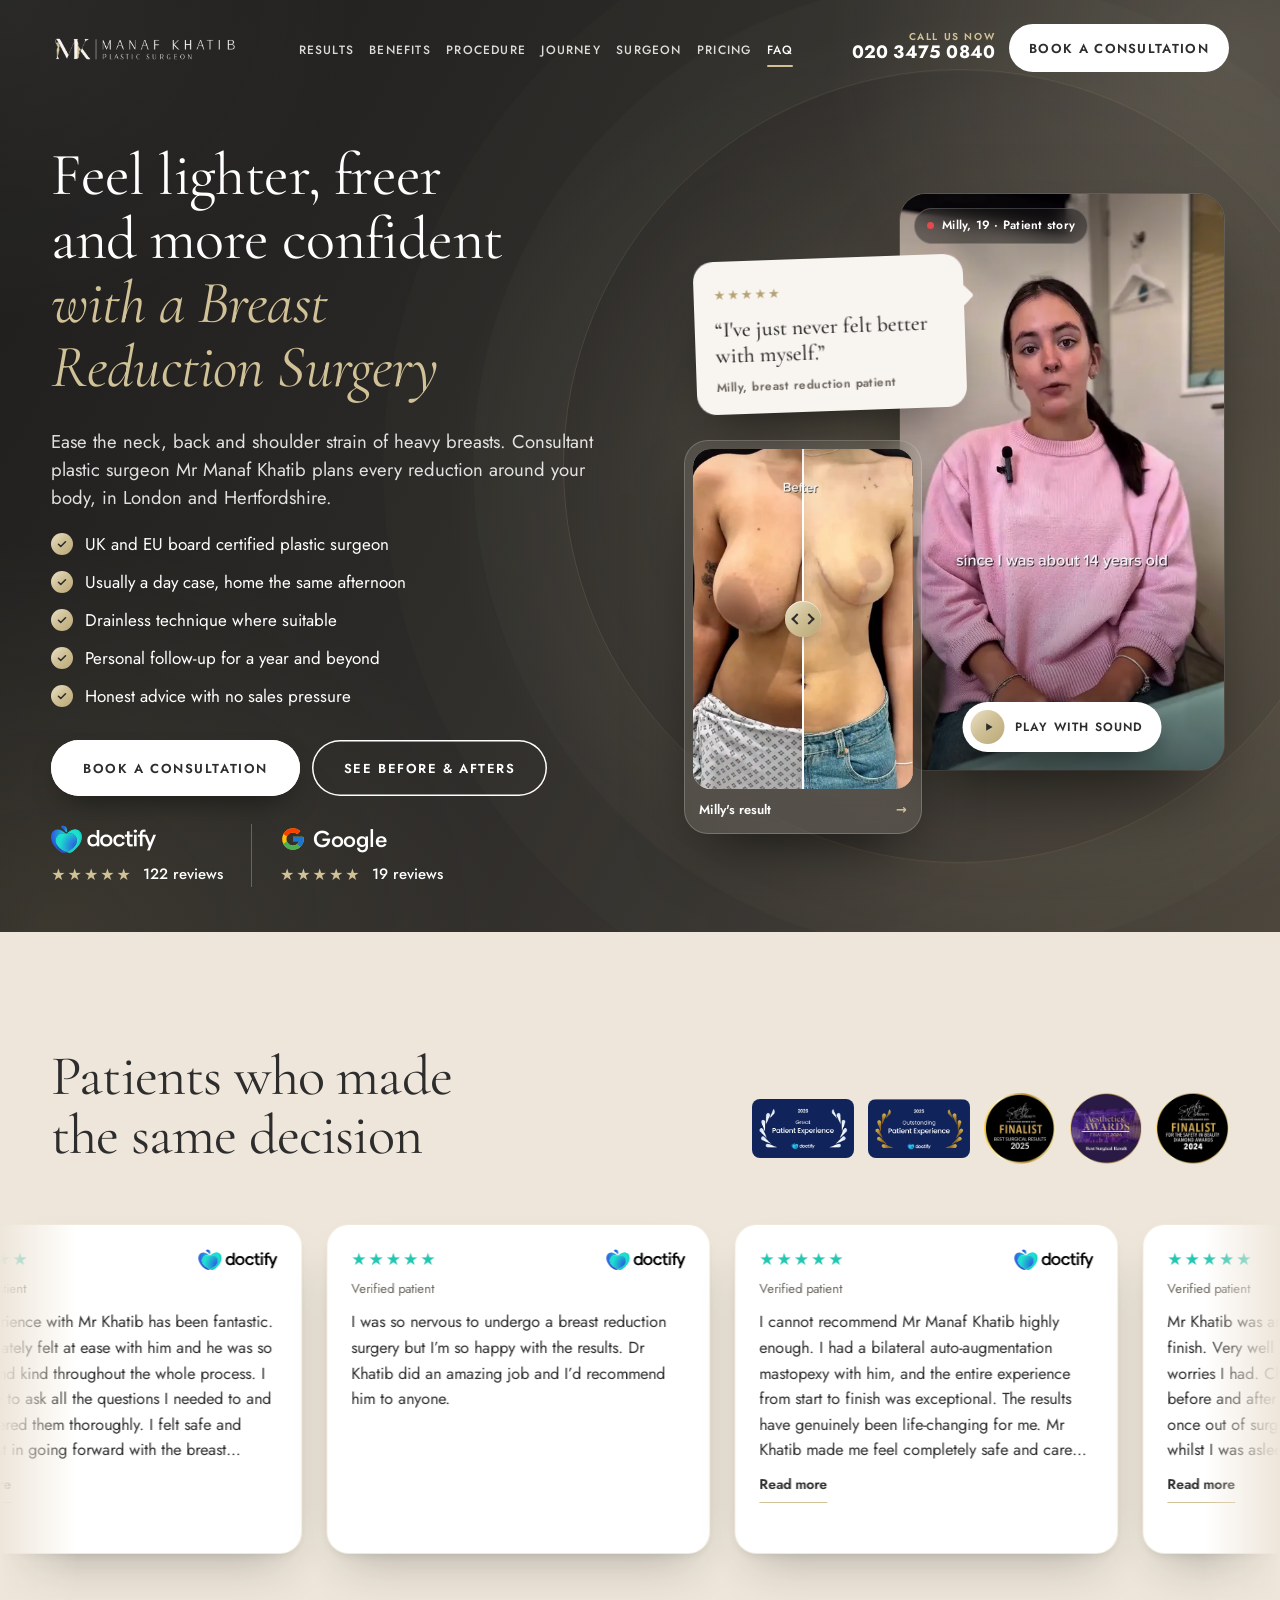
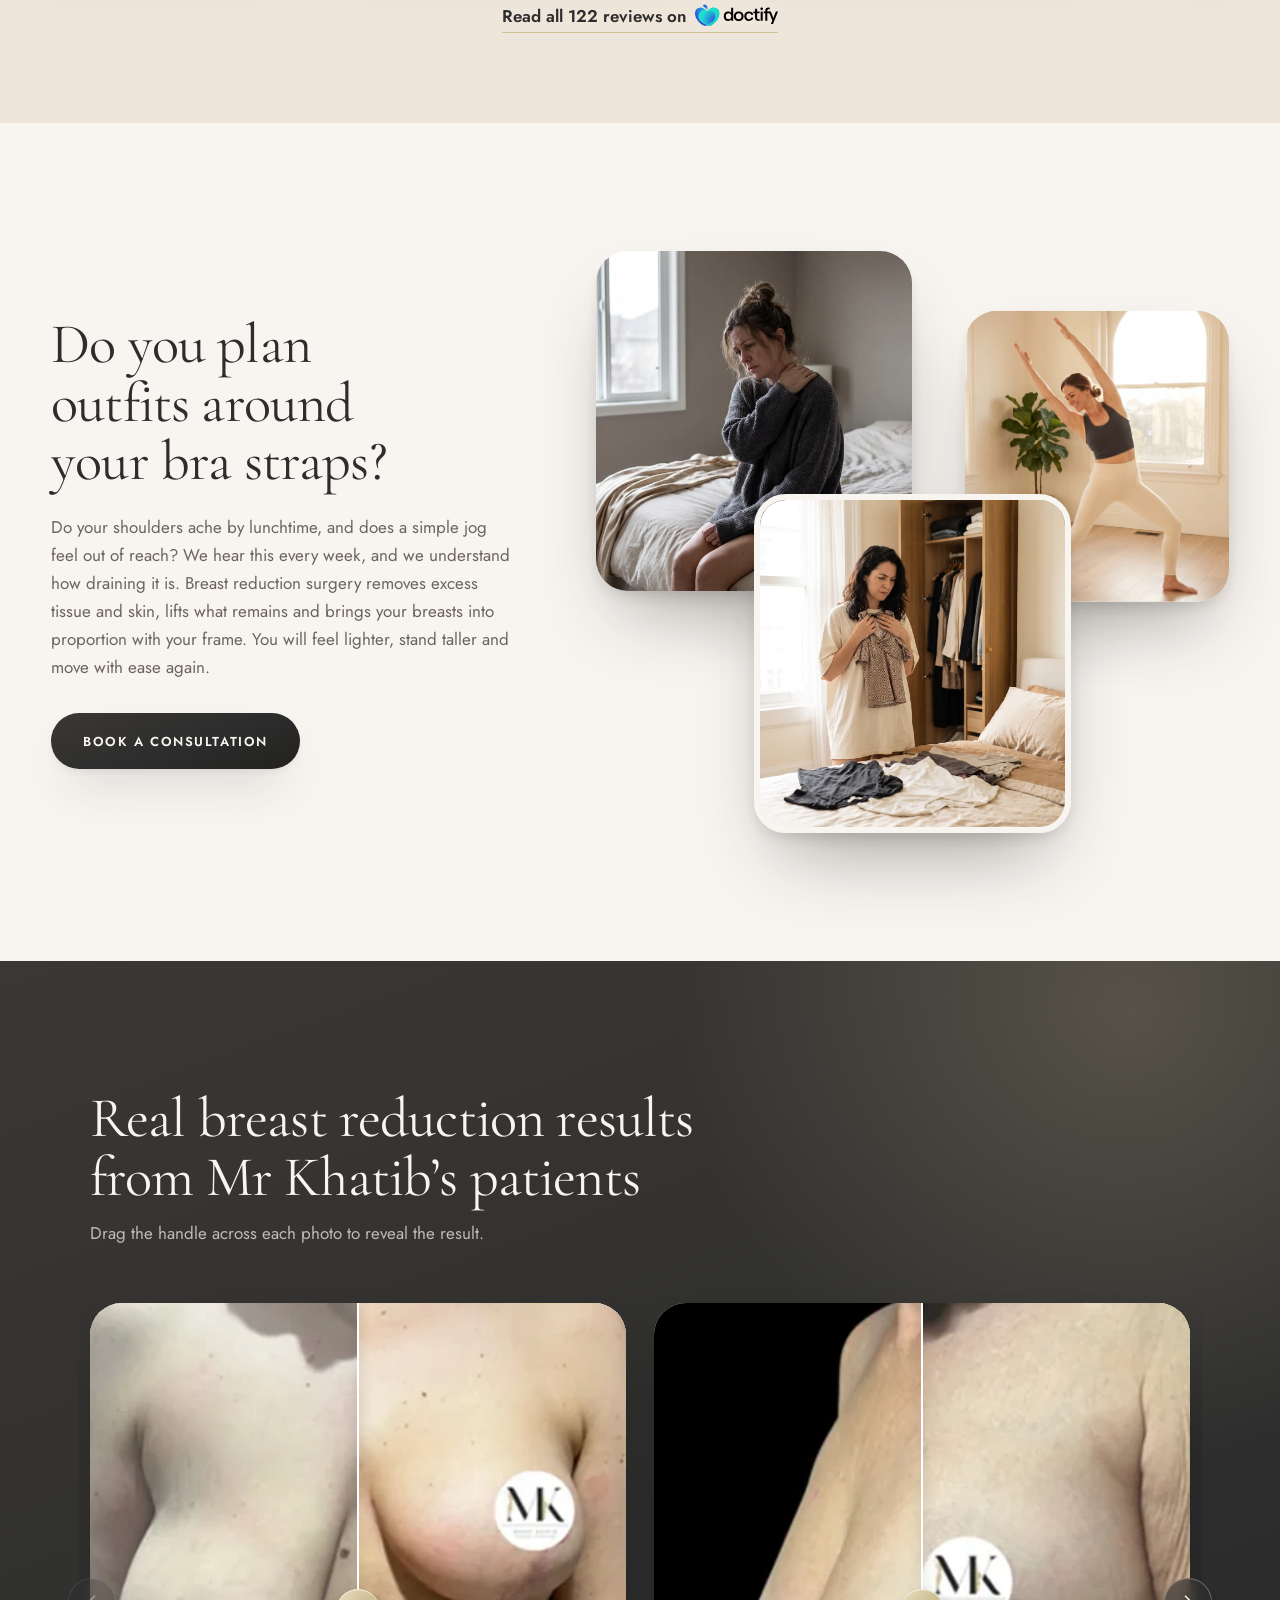
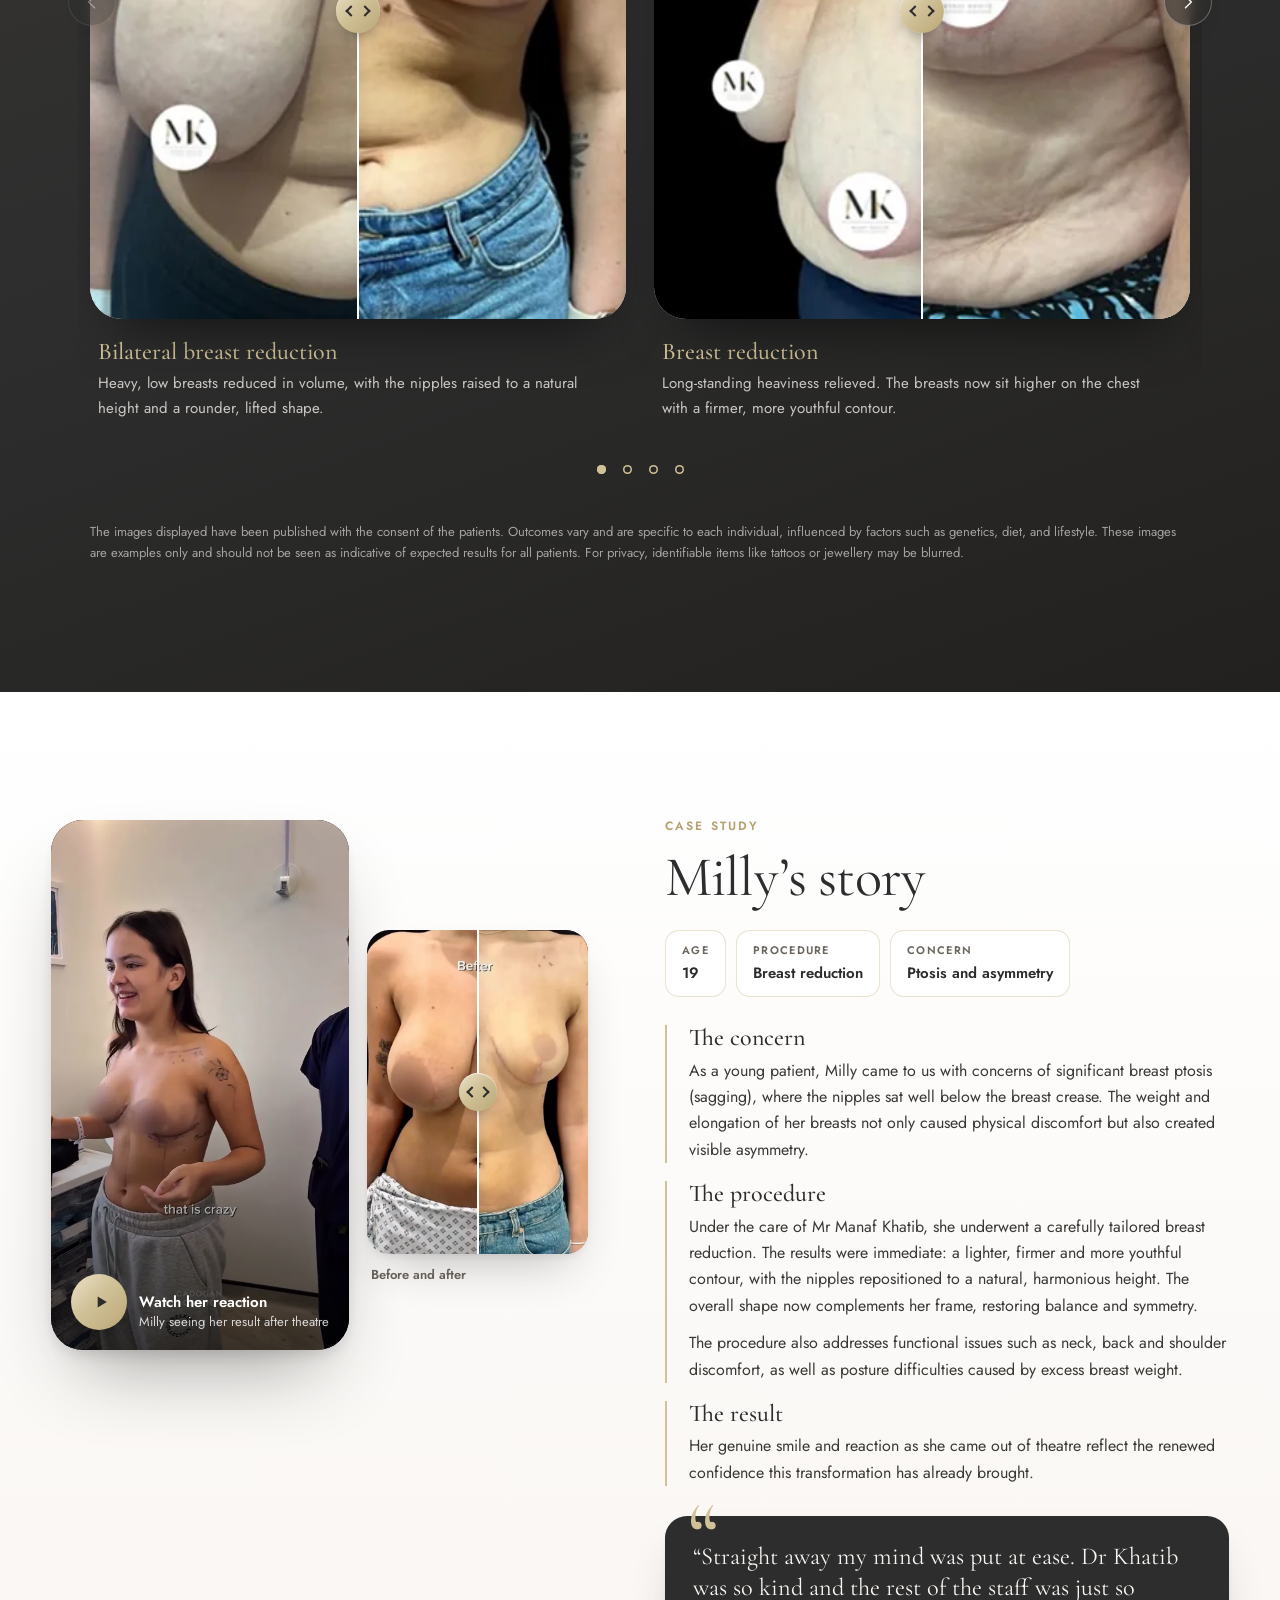
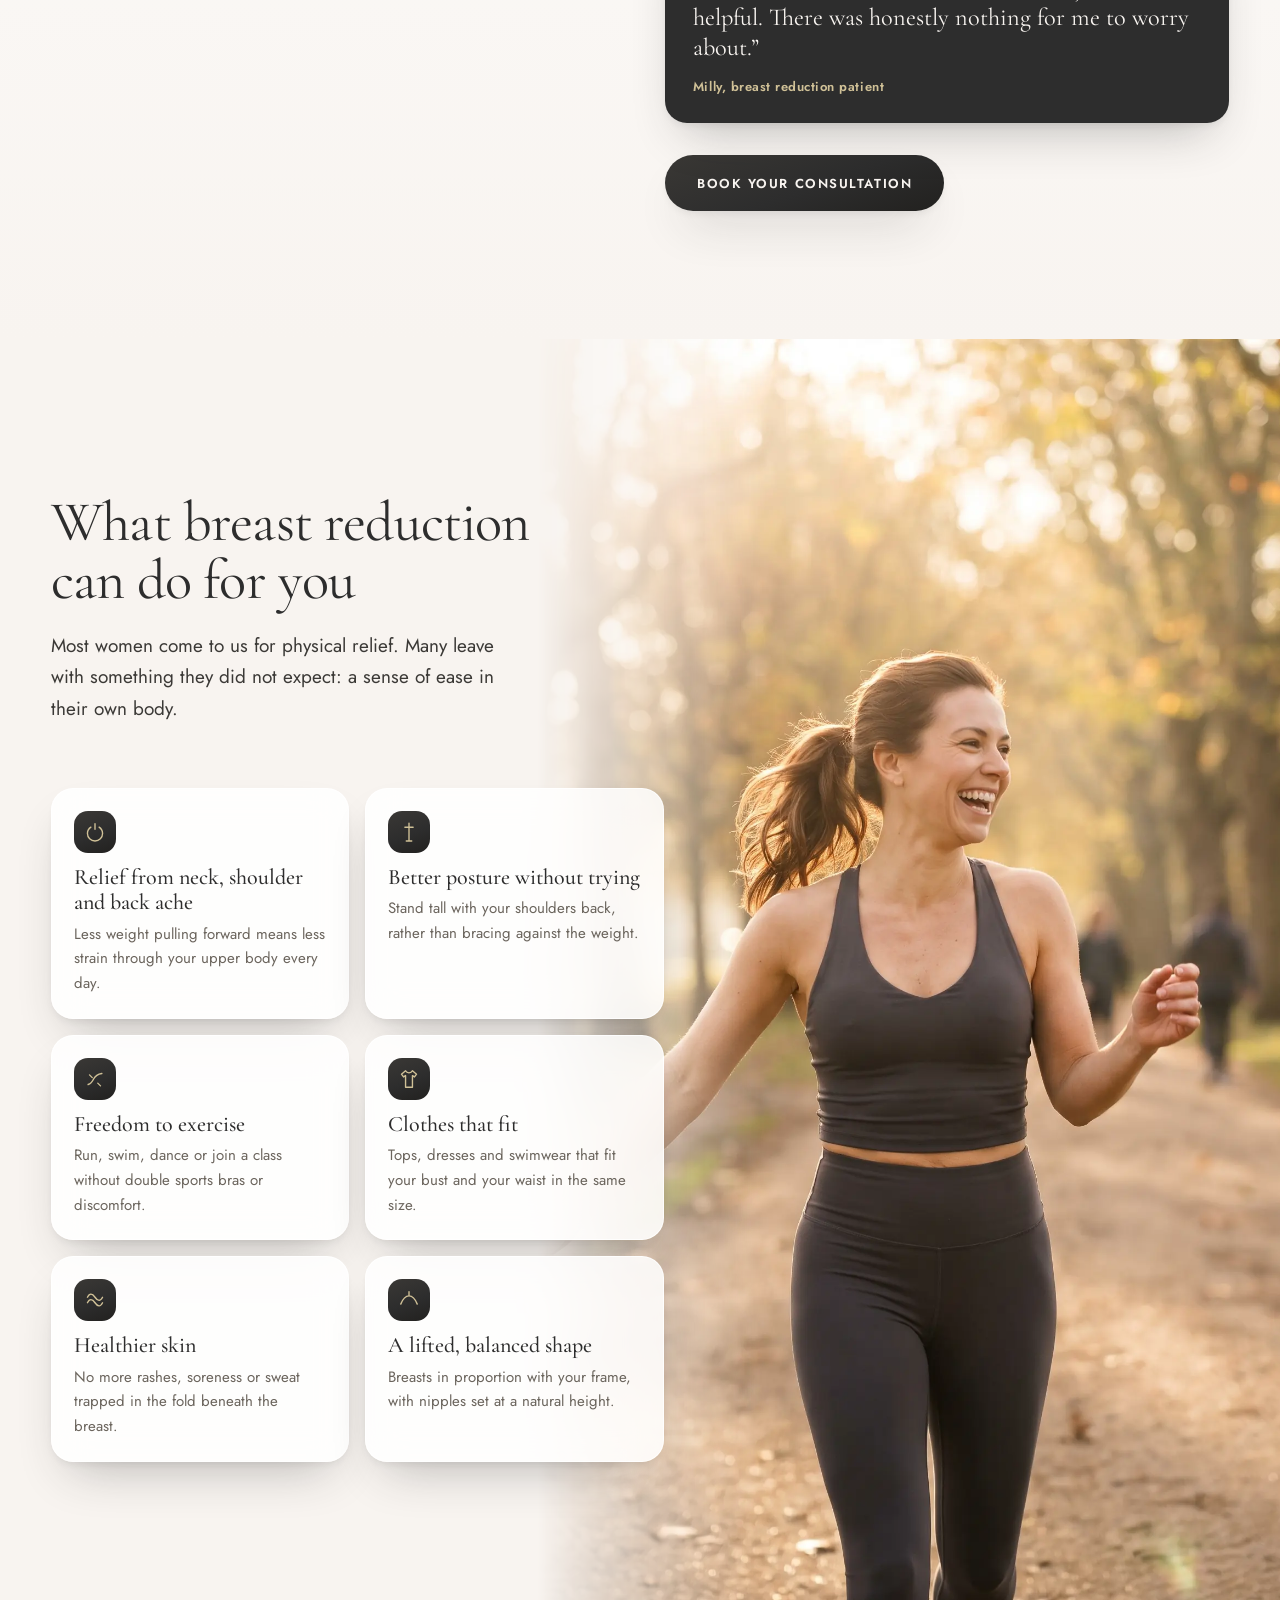
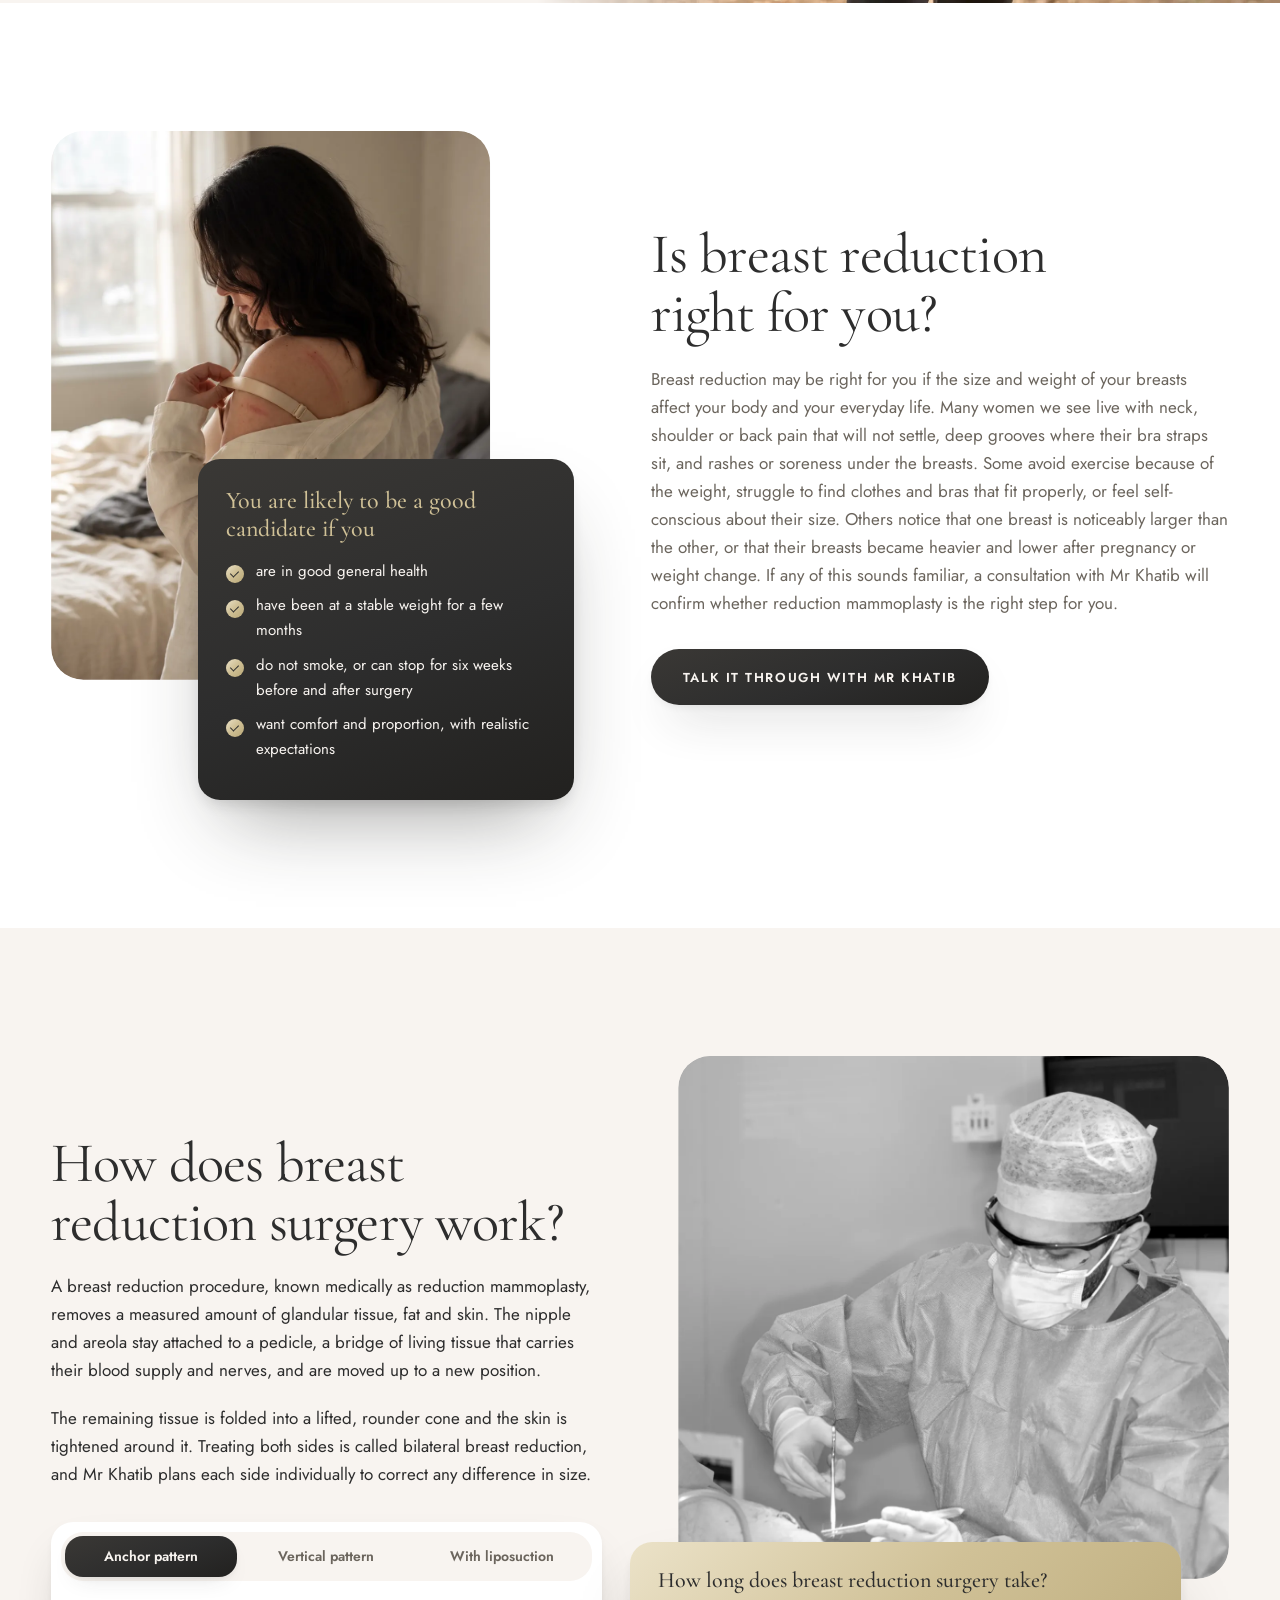
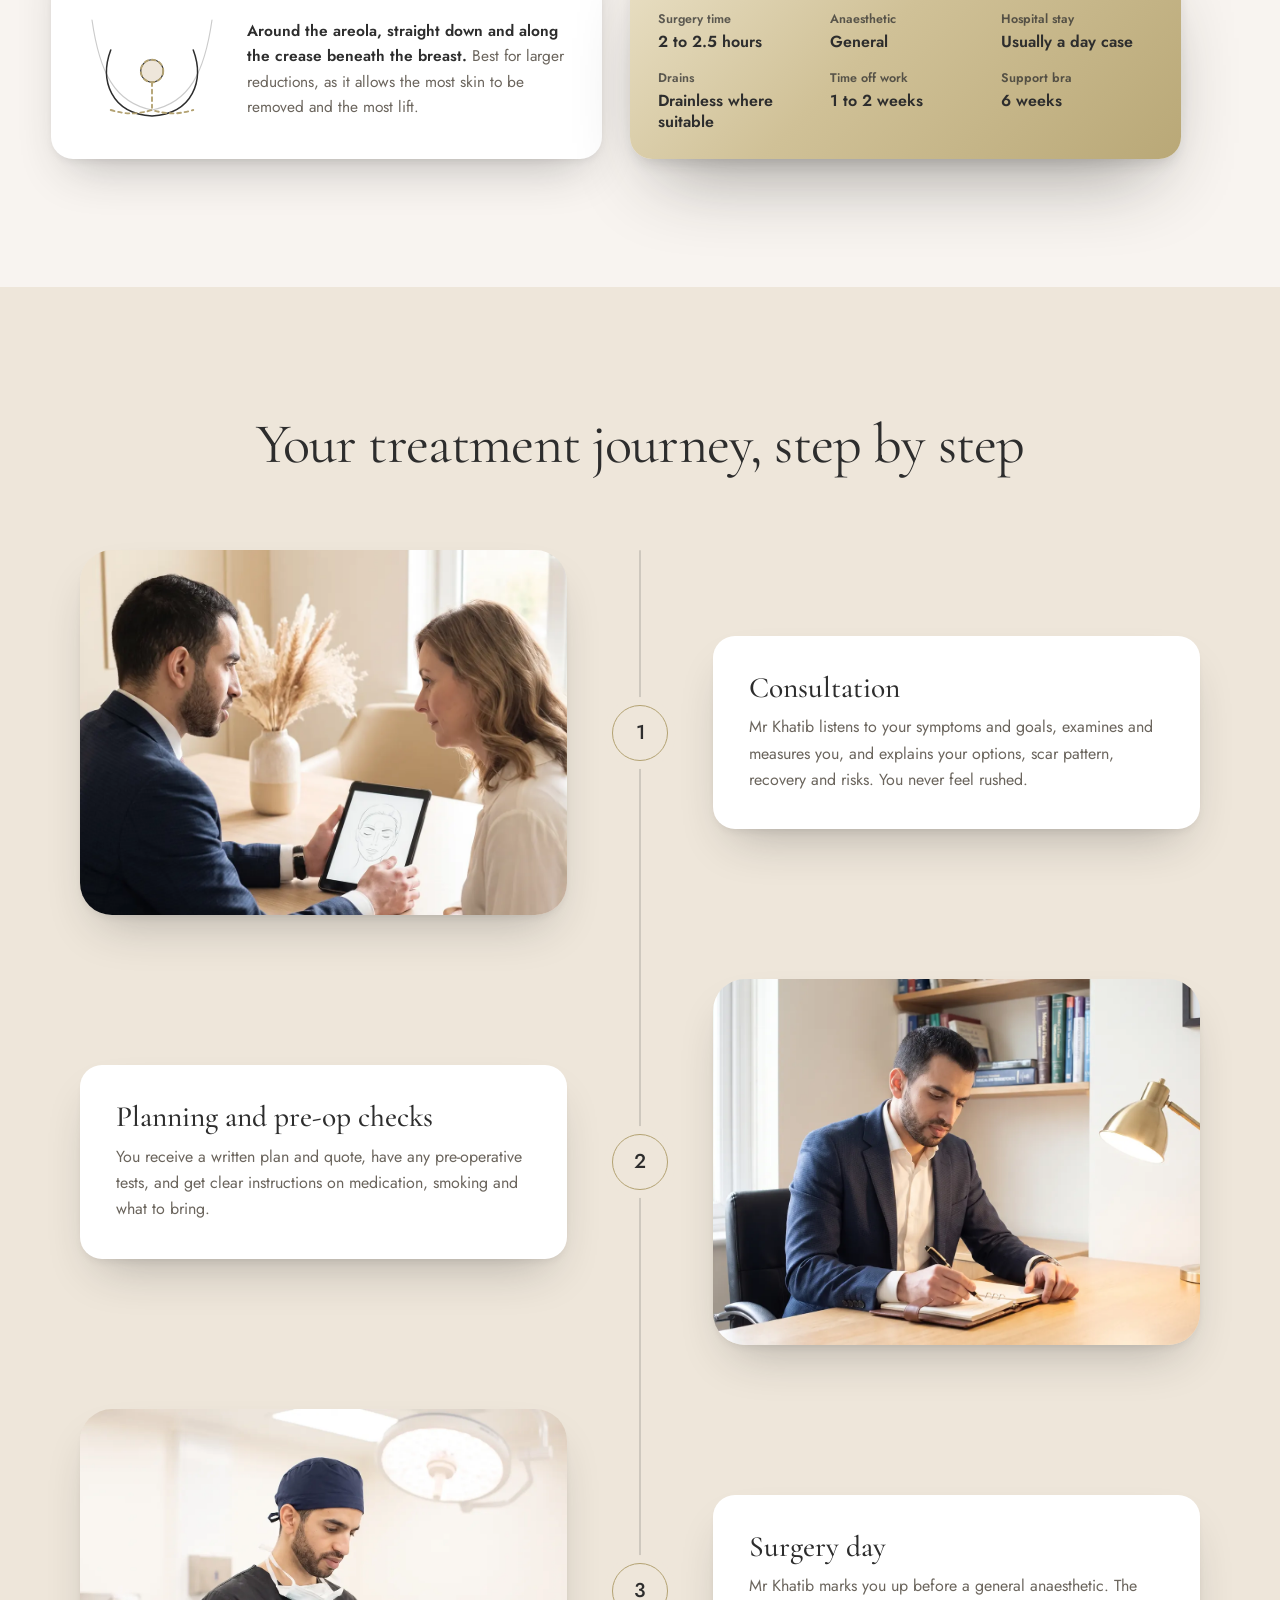
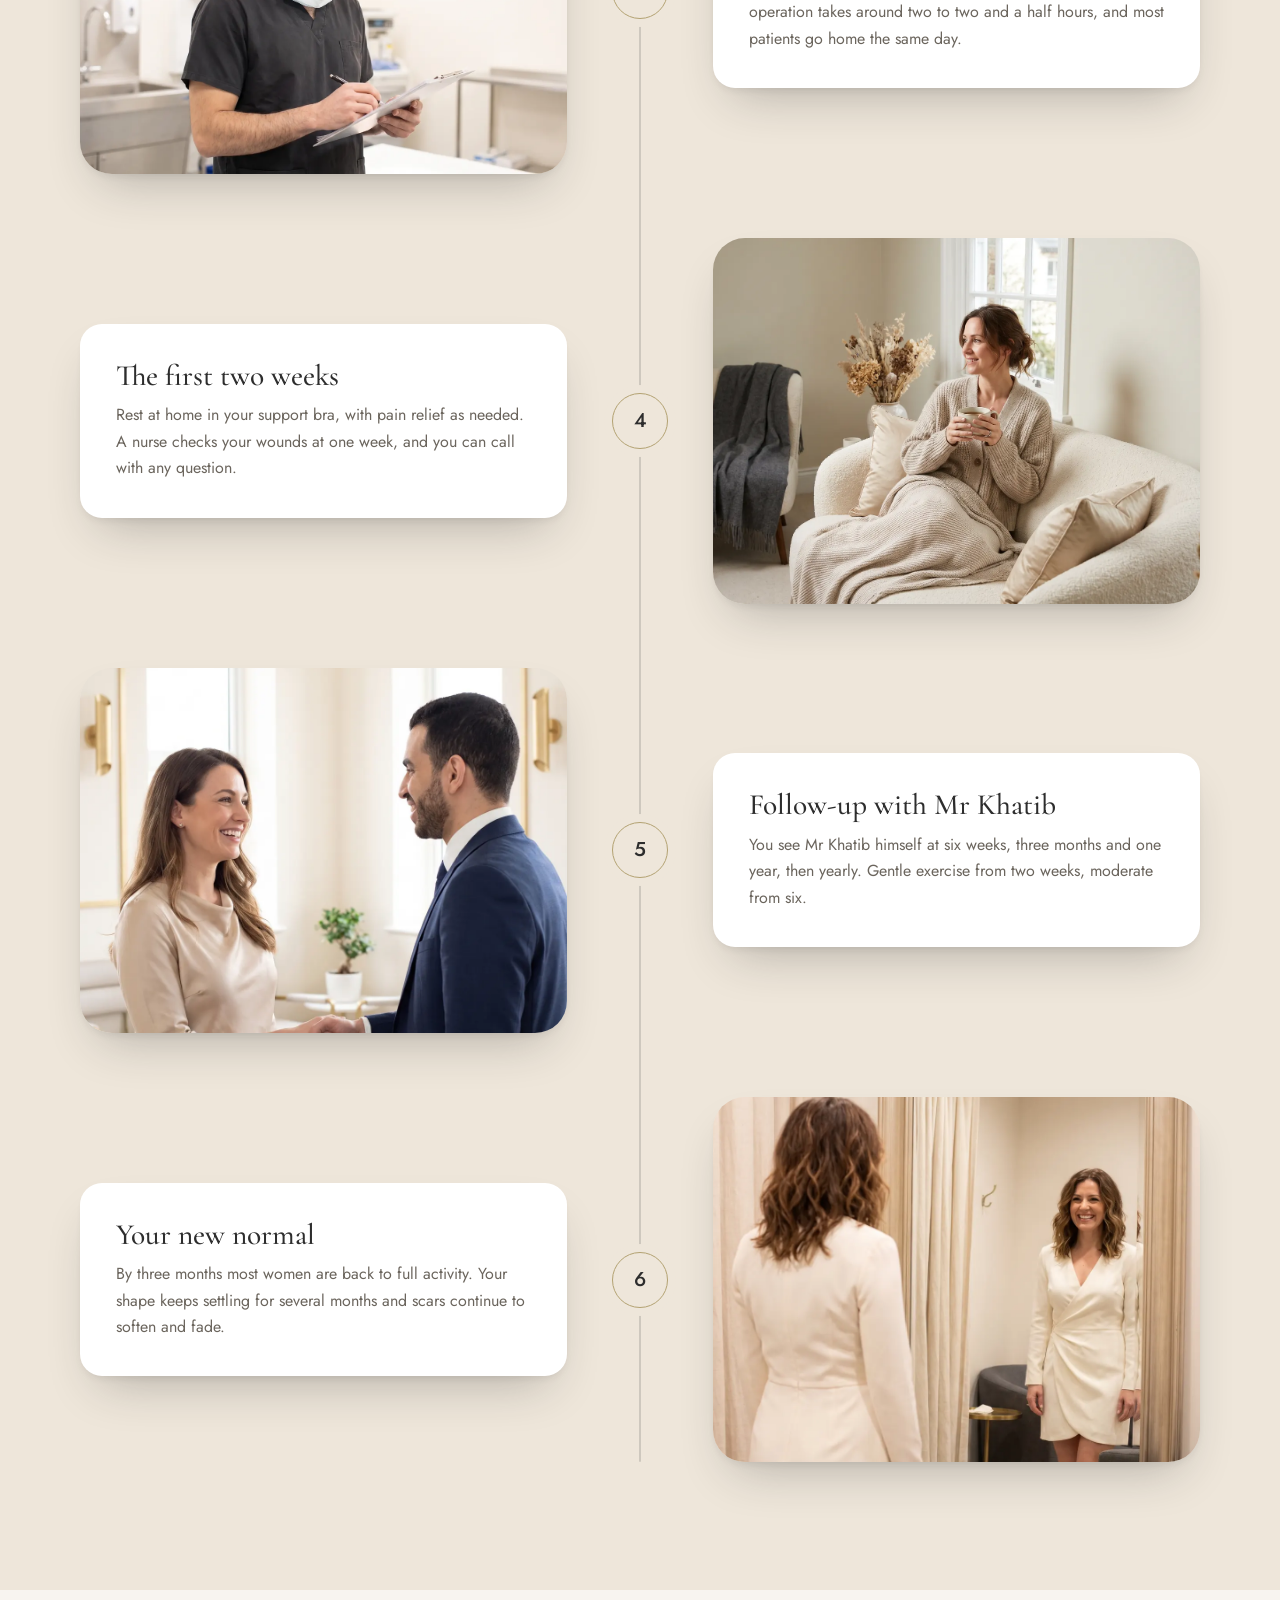
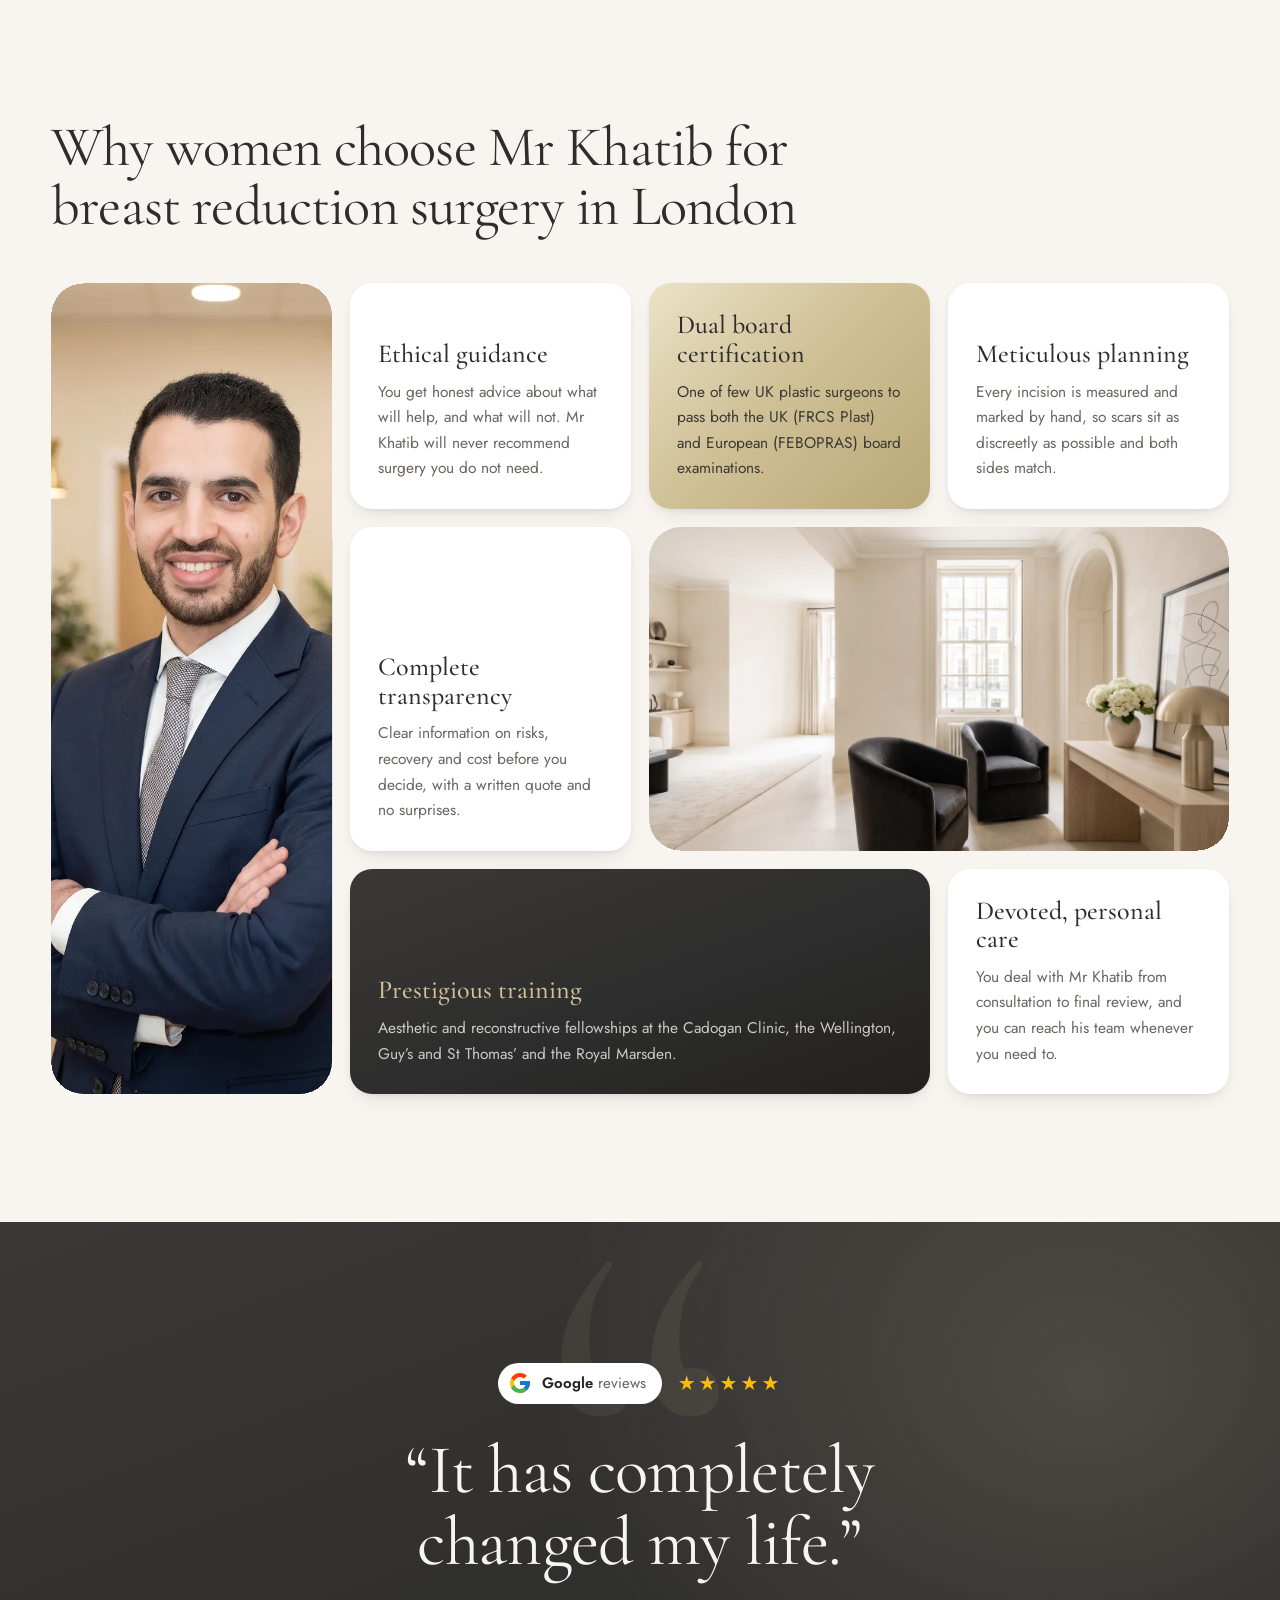
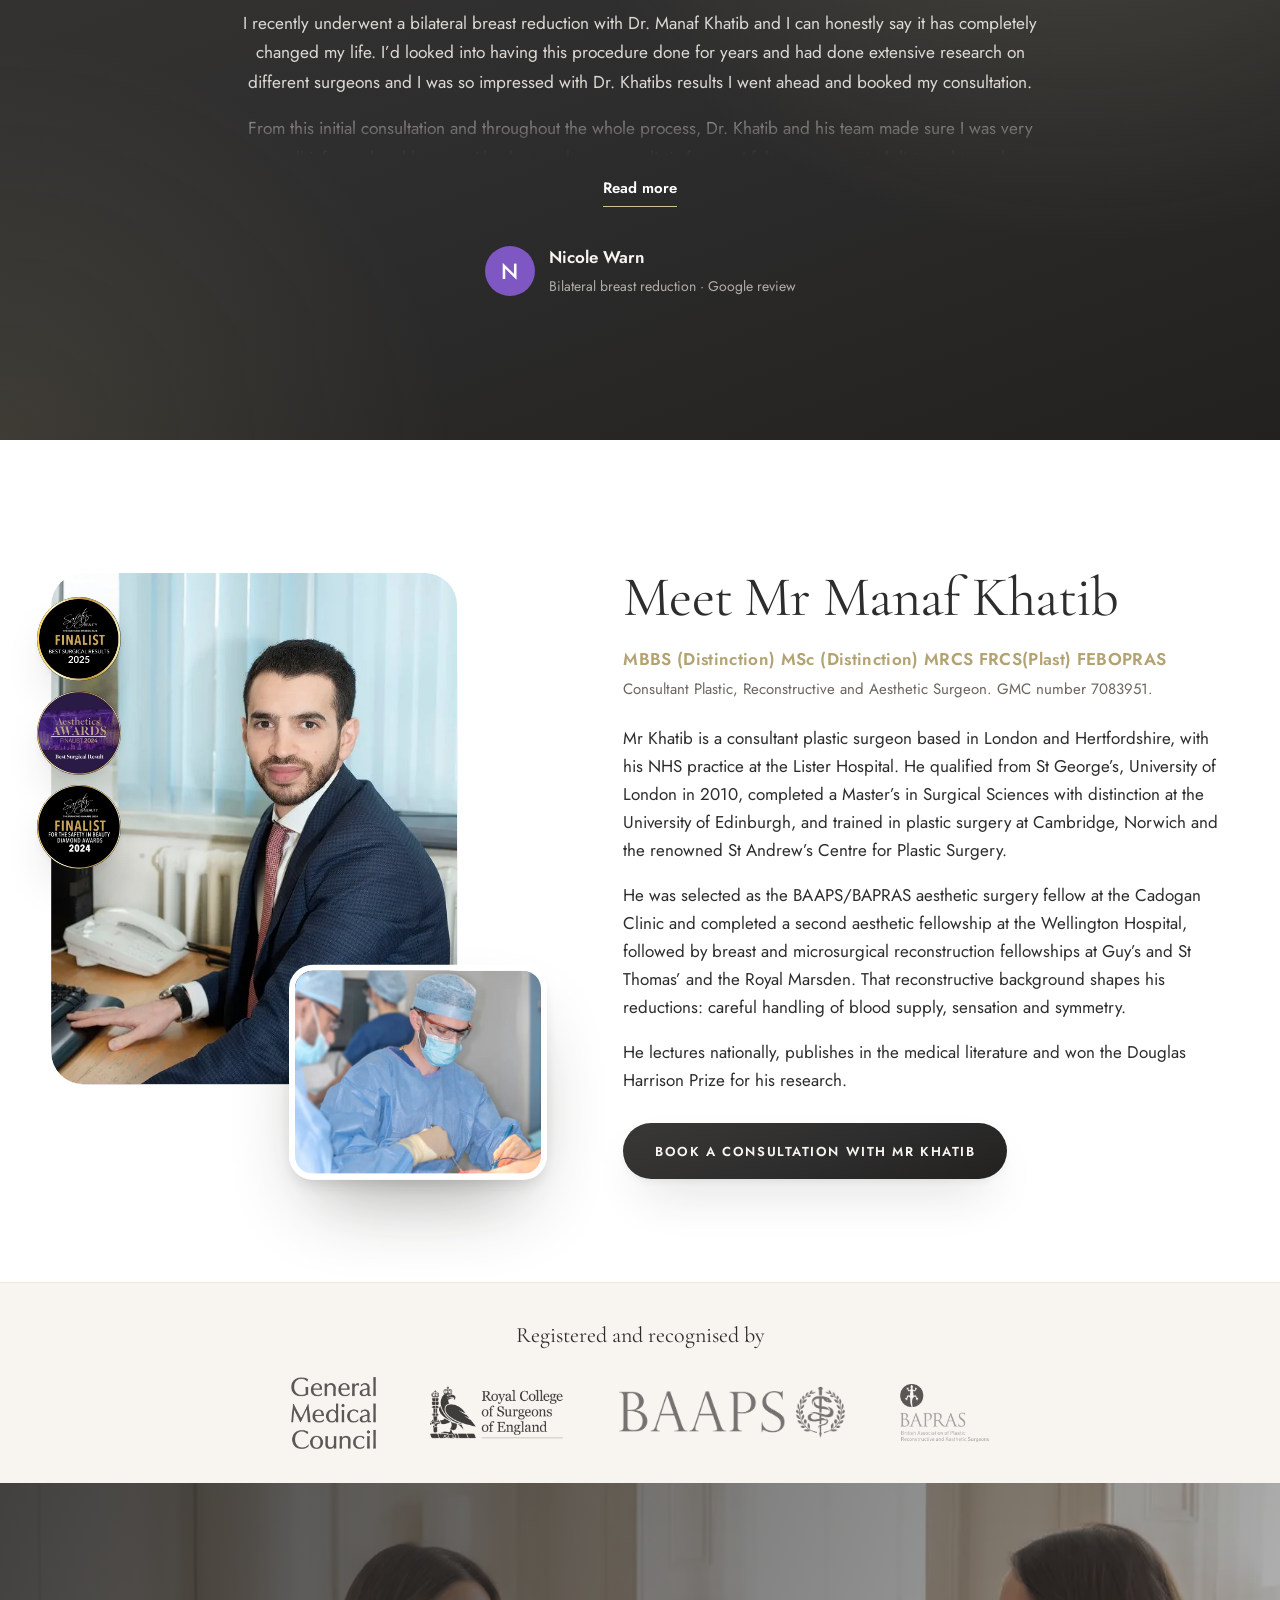
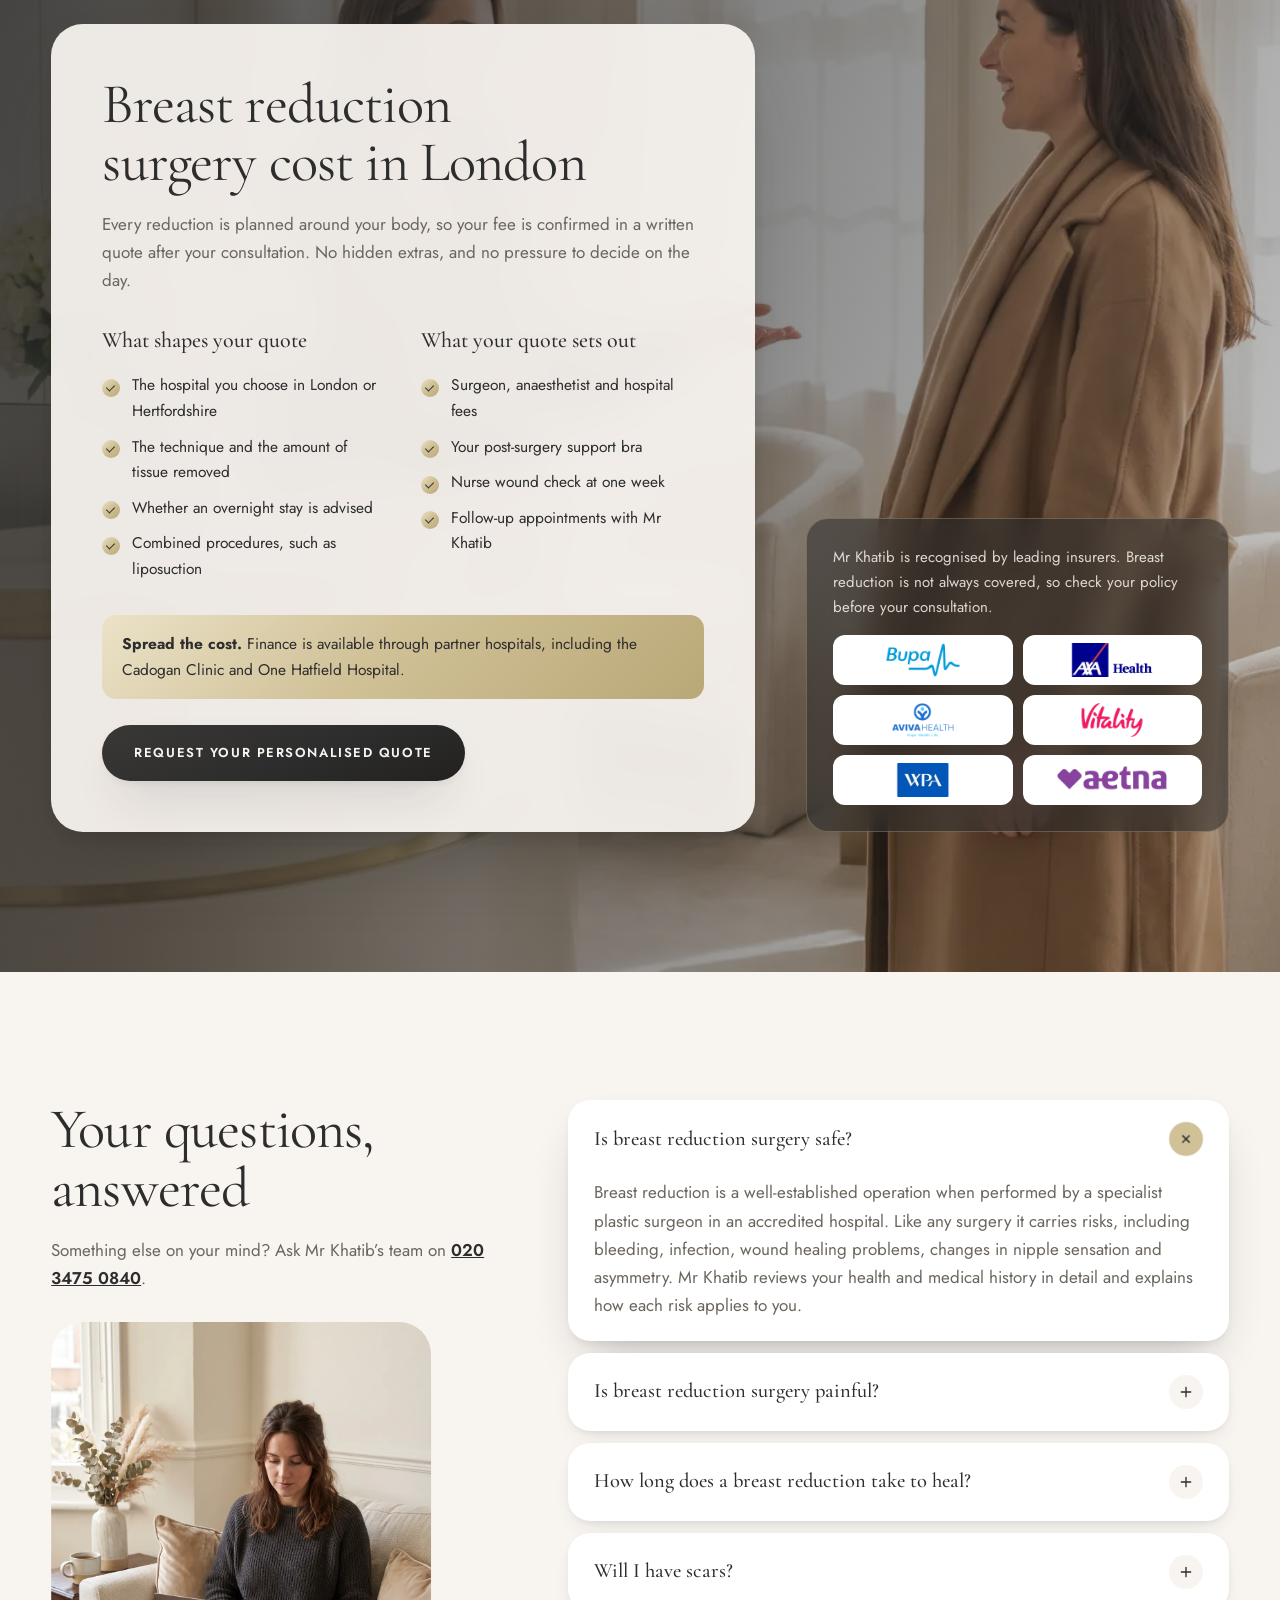
==== commit 6f6f63bd: "Hero: Doctify and Google rating badges in two matching columns Co-Authored-By: Claude Opus 5.5 <nore" ====
--- a/index.html
+++ b/index.html
@@ -93,11 +93,16 @@
         <a class="btn btn--white btn--lg" href="#book">Book a consultation</a>
         <a class="btn btn--white-ghost btn--lg" href="#results">See before &amp; afters</a>
       </div>
-      <a class="rating" href="https://www.doctify.com/uk/specialist/manaf-khatib" target="_blank" rel="noopener">
-        <img class="rating__logo" src="img/brand/doctify-logo.svg" alt="Doctify" width="120" height="32">
-        <span class="stars" aria-label="5 out of 5 stars">★★★★★</span>
-        <span class="rating__text">Based on 122 patient reviews</span>
-      </a>
+      <div class="ratings">
+        <a class="rating" href="https://www.doctify.com/uk/specialist/manaf-khatib" target="_blank" rel="noopener">
+          <span class="rating__brand"><img class="rating__logo" src="img/brand/doctify-logo.svg" alt="Doctify" width="120" height="32"></span>
+          <span class="rating__line"><span class="stars" aria-label="5 out of 5 stars">★★★★★</span><span class="rating__text">122 reviews</span></span>
+        </a>
+        <div class="rating">
+          <span class="rating__brand rating__brand--google"><svg class="rating__g" viewBox="0 0 48 48" aria-hidden="true"><path fill="#FFC107" d="M43.6 20.1H42V20H24v8h11.3C33.7 32.7 29.2 36 24 36c-6.6 0-12-5.4-12-12s5.4-12 12-12c3.1 0 5.8 1.2 7.9 3.1l5.7-5.7C34 6.1 29.3 4 24 4 13 4 4 13 4 24s9 20 20 20 20-9 20-20c0-1.3-.1-2.6-.4-3.9z"/><path fill="#FF3D00" d="M6.3 14.7l6.6 4.8C14.7 15.1 19 12 24 12c3.1 0 5.8 1.2 7.9 3.1l5.7-5.7C34 6.1 29.3 4 24 4 16.3 4 9.7 8.3 6.3 14.7z"/><path fill="#4CAF50" d="M24 44c5.2 0 9.9-2 13.4-5.2l-6.2-5.2C29.2 35.1 26.7 36 24 36c-5.2 0-9.6-3.3-11.3-7.9l-6.5 5C9.5 39.6 16.2 44 24 44z"/><path fill="#1976D2" d="M43.6 20.1H42V20H24v8h11.3c-.8 2.2-2.2 4.2-4.1 5.6l6.2 5.2C37 39.2 44 34 44 24c0-1.3-.1-2.6-.4-3.9z"/></svg><span>Google</span></span>
+          <span class="rating__line"><span class="stars" aria-label="5 out of 5 stars">★★★★★</span><span class="rating__text">19 reviews</span></span>
+        </div>
+      </div>
     </div>
 
     <div class="hero__side">
--- a/css/styles.css
+++ b/css/styles.css
@@ -165,11 +165,17 @@
 .btn--white-ghost{background:transparent;color:var(--white);box-shadow:inset 0 0 0 1.5px var(--white)}
 .btn--white-ghost:hover{background:var(--white);color:var(--ink)}
 
-.rating{display:inline-flex;align-items:center;gap:14px;flex-wrap:nowrap;white-space:nowrap;text-decoration:none;color:var(--white);animation:fadeUp .9s .8s var(--ease) both;transition:opacity .25s}
-.rating:hover{opacity:.85}
+.ratings{display:inline-grid;grid-template-columns:auto auto;animation:fadeUp .9s .8s var(--ease) both}
+.rating{display:flex;flex-direction:column;align-items:flex-start;gap:8px;padding-right:28px;text-decoration:none;color:var(--white);white-space:nowrap;transition:opacity .25s}
+.rating+.rating{padding:0 0 0 28px;border-left:1px solid rgba(255,255,255,.25)}
+a.rating:hover{opacity:.85}
+.rating__brand{display:flex;align-items:center;height:30px}
+.rating__logo{height:28px;width:auto;flex:none}
+.rating__brand--google{gap:7px;font:500 23px/1 var(--sans);letter-spacing:-.01em;color:var(--white)}
+.rating__g{width:26px;height:26px;flex:none}
+.rating__line{display:flex;align-items:center;gap:10px}
 .rating .stars{color:var(--gold);font-size:16px}
-.rating__logo{height:28px;width:auto;flex:none}
-.rating__text{font-size:15px;font-weight:500;padding-left:14px;border-left:1px solid rgba(255,255,255,.25)}
+.rating__text{font-size:15px;font-weight:500}
 
 /* hero composition: video review + before/after + quote */
 .hero__side{display:flex;justify-content:center;animation:floatIn 1.1s .5s var(--ease) both}
@@ -256,10 +262,13 @@
 }
 @media (max-width:560px){
   .hero__cta .btn{flex:1 1 100%}
-  .rating{gap:10px}
-  .rating__logo{height:22px}
-  .rating .stars{font-size:13px;letter-spacing:1px}
-  .rating__text{font-size:13px;padding-left:10px}
+  .rating{padding-right:20px}
+  .rating+.rating{padding-left:20px}
+  .rating__logo{height:24px}
+  .rating__brand--google{font-size:19.5px}
+  .rating__g{width:22px;height:22px}
+  .rating .stars{font-size:14px;letter-spacing:1px}
+  .rating__text{font-size:14px}
 }
 
 /* ==========================================================
@@ -706,10 +715,11 @@
 .hero__accent{font-style:italic;color:var(--gold)}
 @media (max-width:370px){
   .hdr__logo img,.hdr.is-scrolled .hdr__logo img{height:30px}
-  .rating{gap:7px}
-  .rating__logo{height:19px}
-  .rating .stars{font-size:11px;letter-spacing:.5px}
-  .rating__text{font-size:11.5px;padding-left:7px}
+  .rating{padding-right:14px}
+  .rating+.rating{padding-left:14px}
+  .rating__line{gap:6px}
+  .rating .stars{font-size:12px;letter-spacing:.5px}
+  .rating__text{font-size:12.5px}
 }
 
 /* ==========================================================
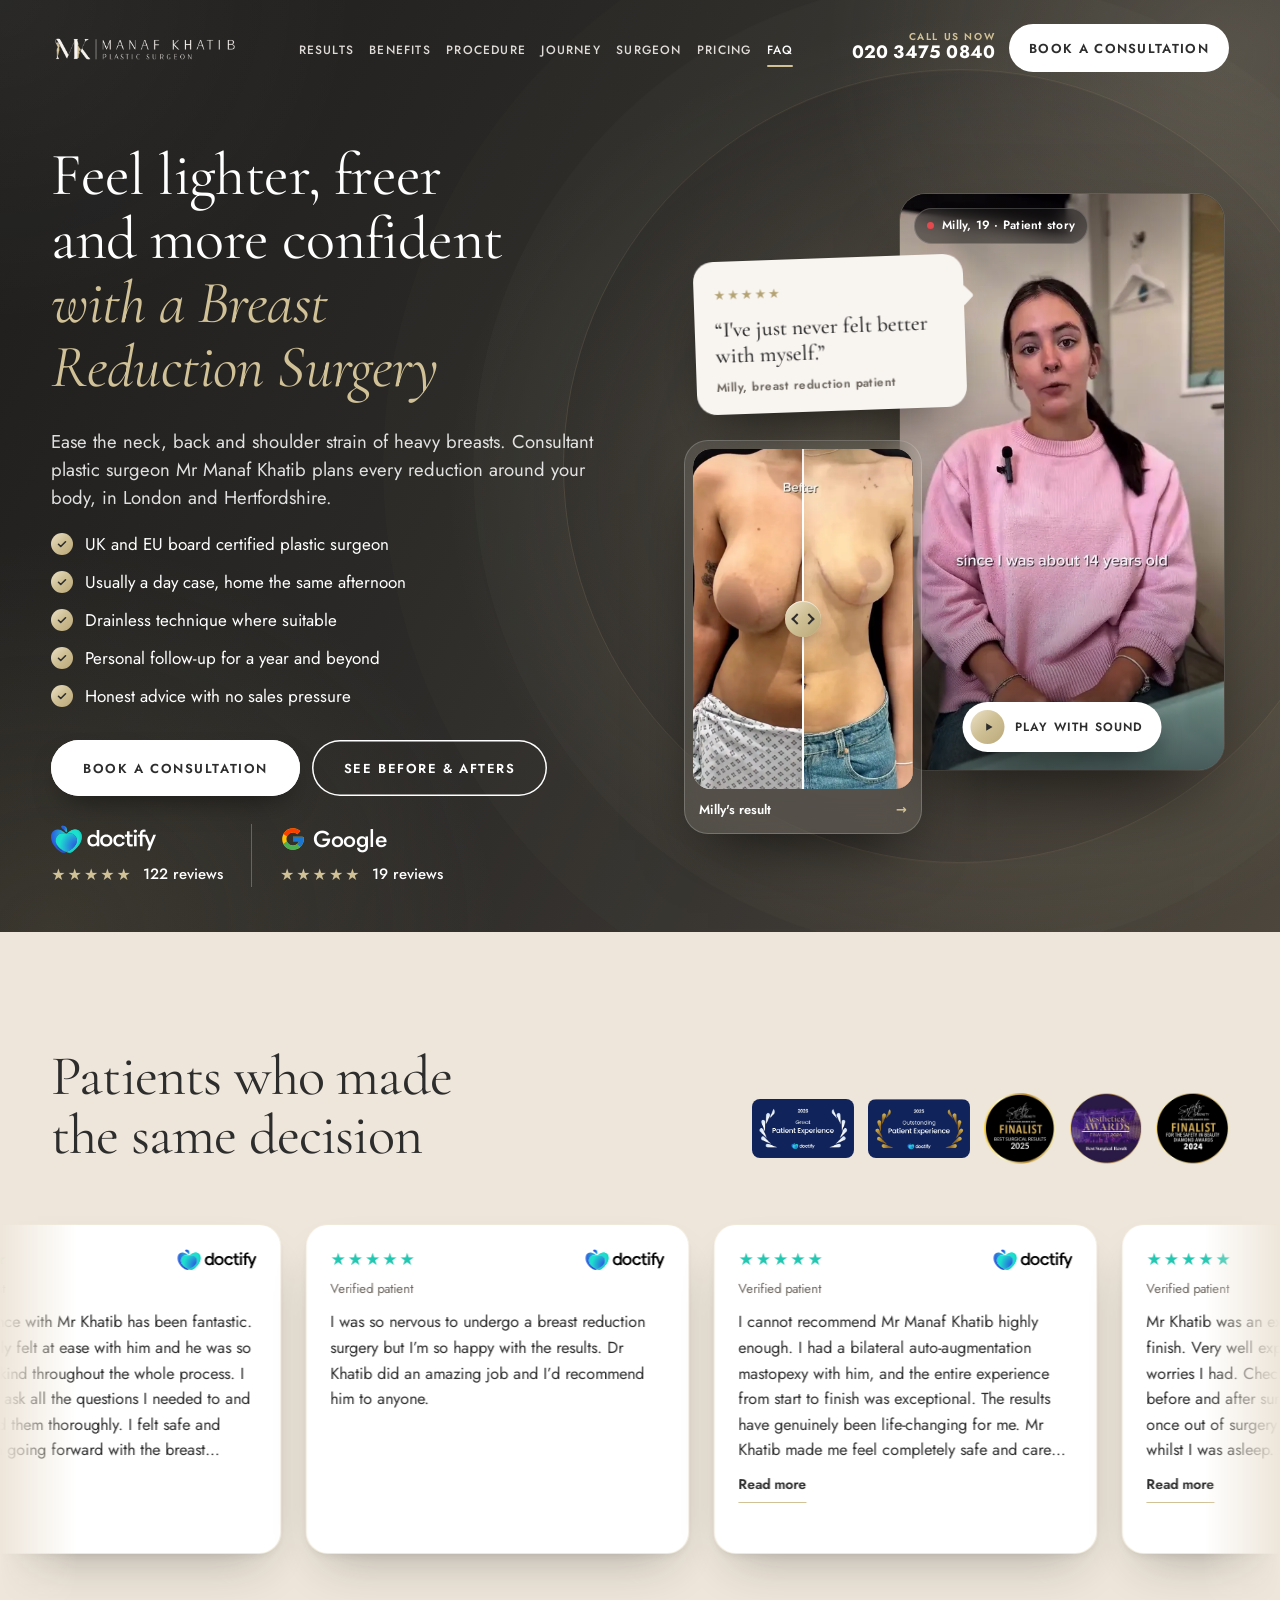
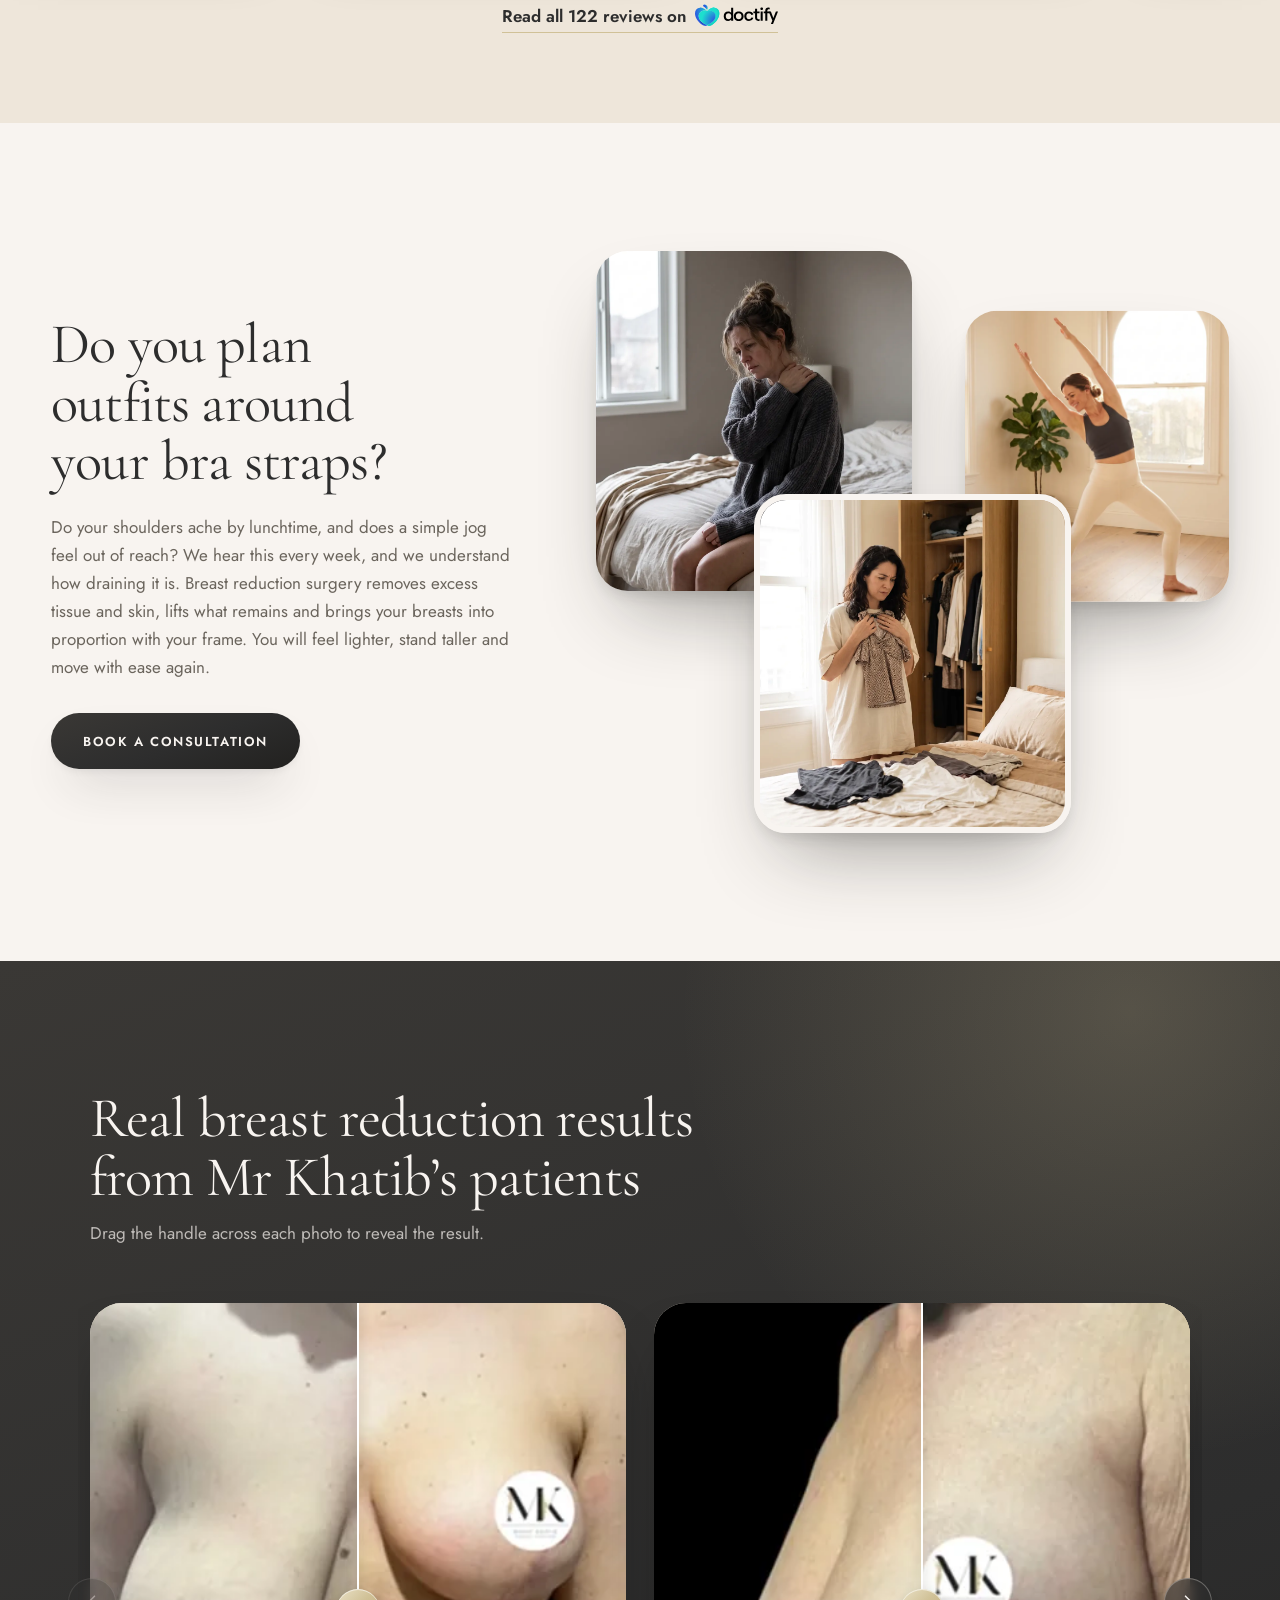
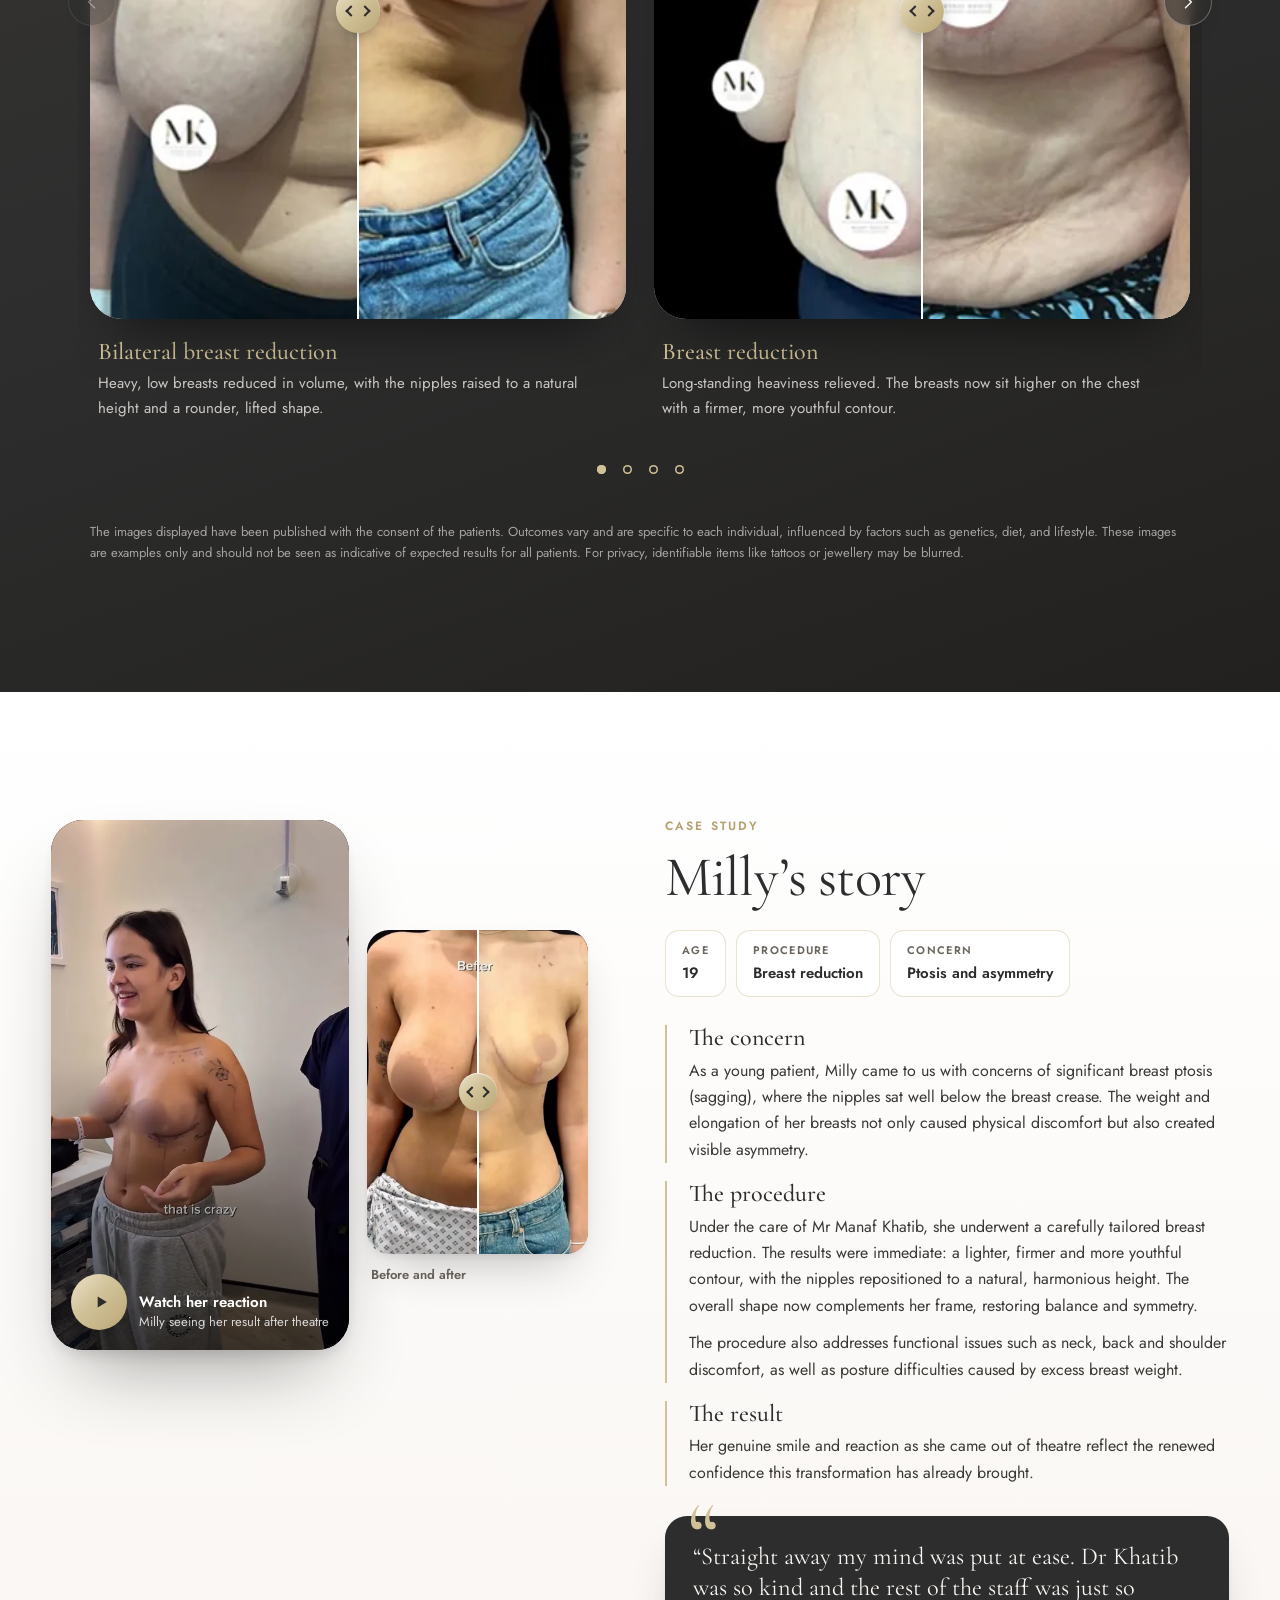
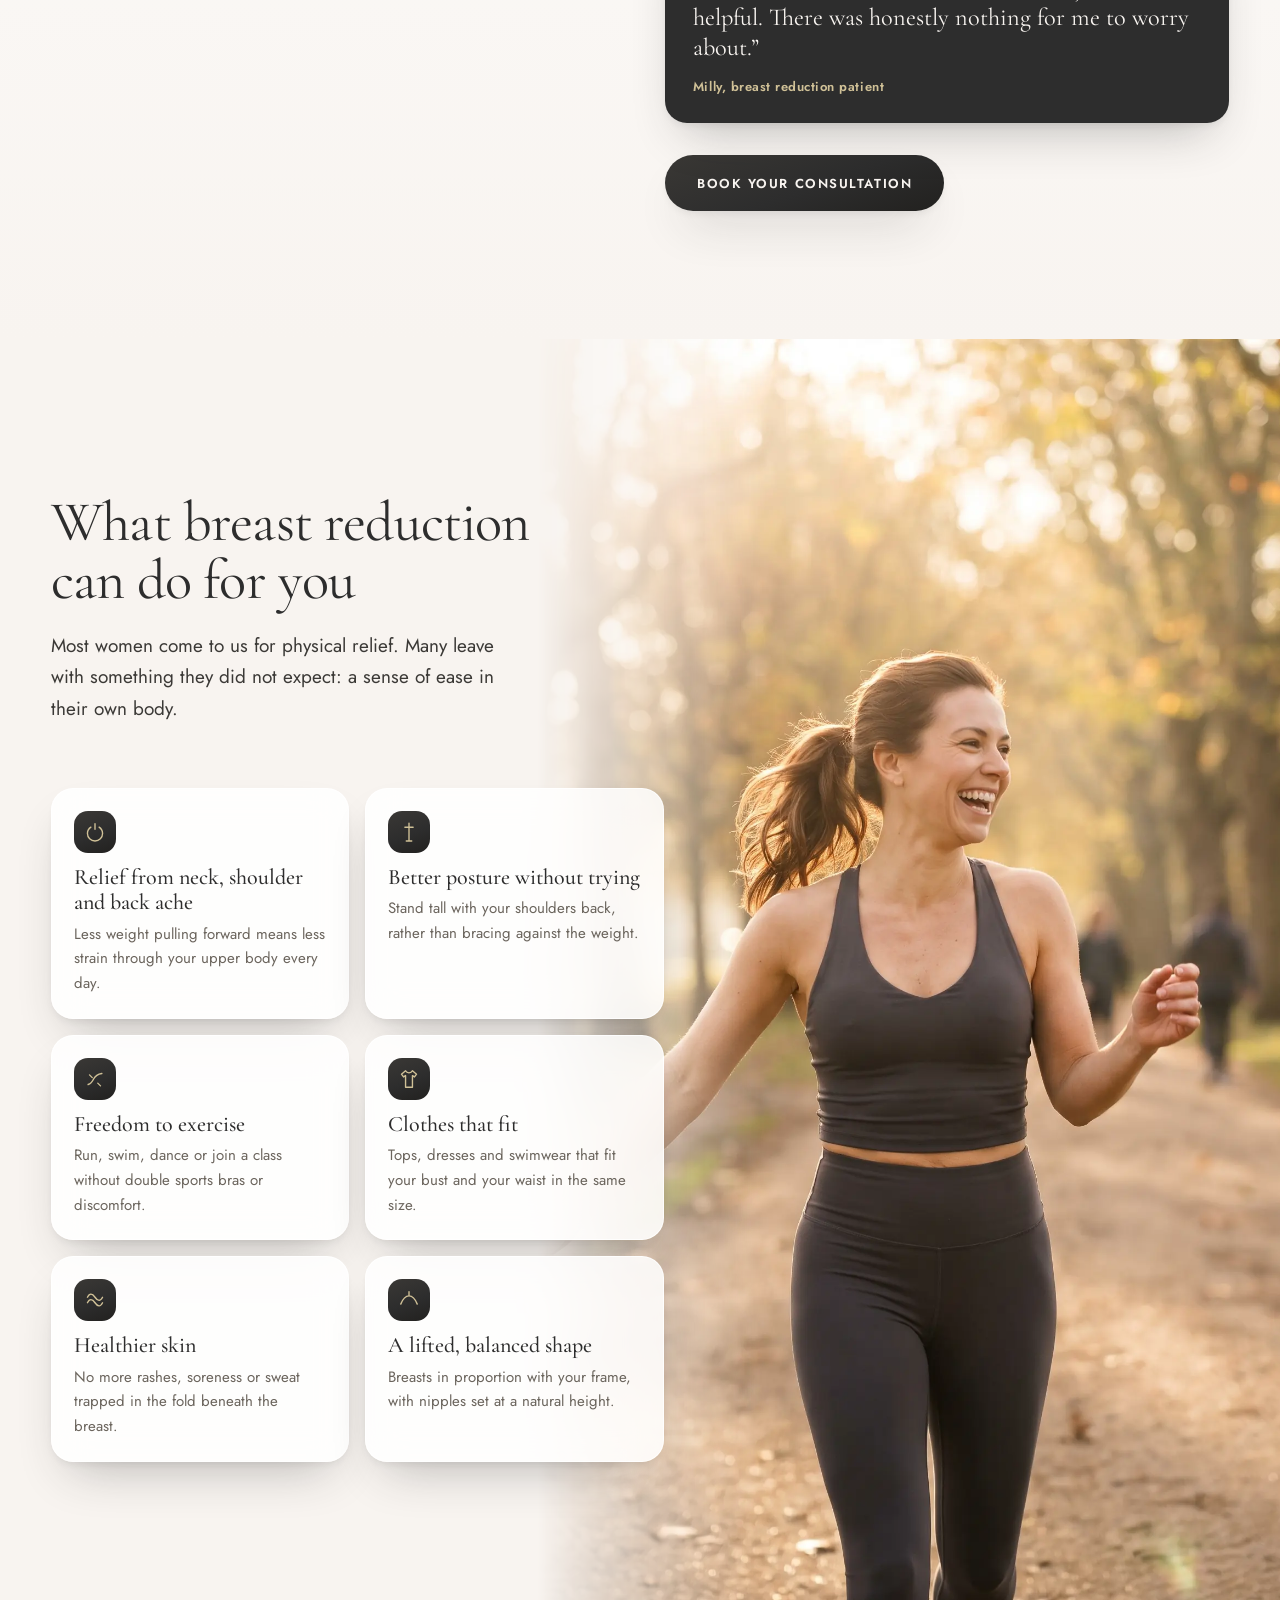
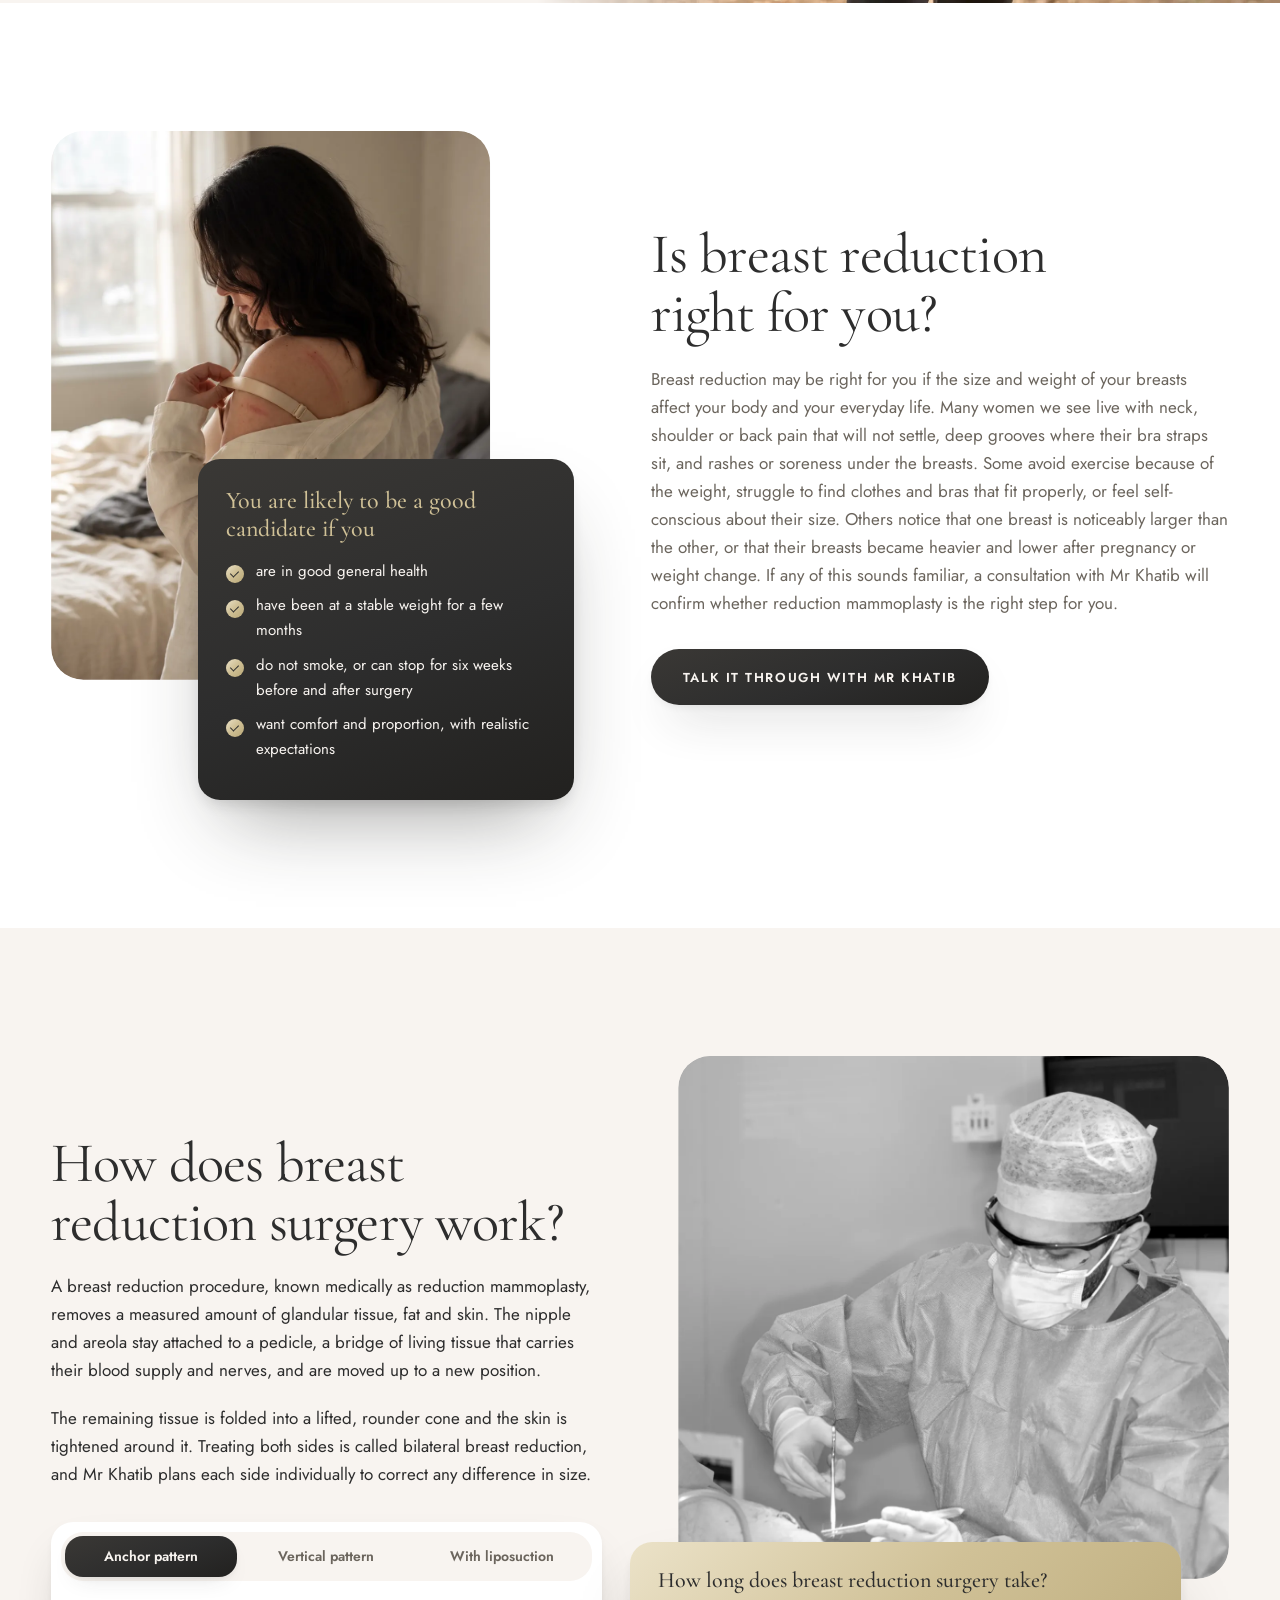
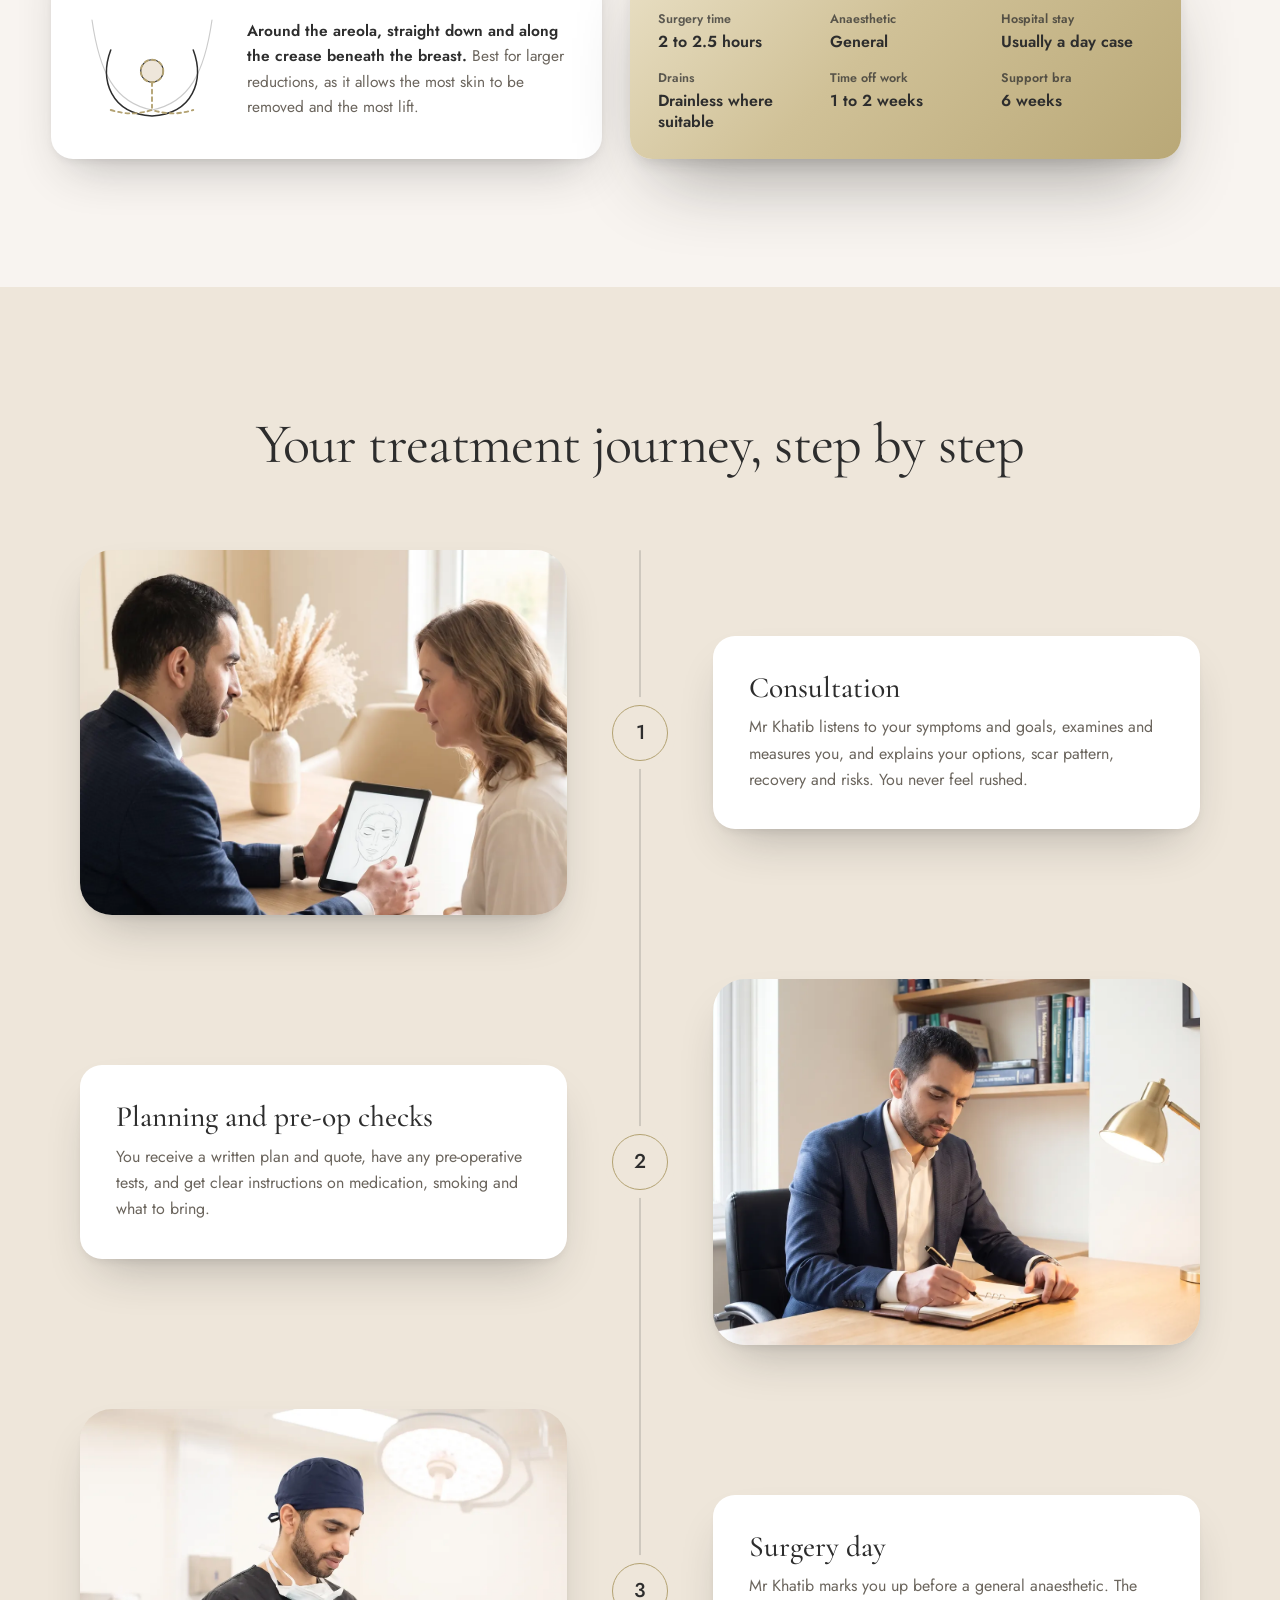
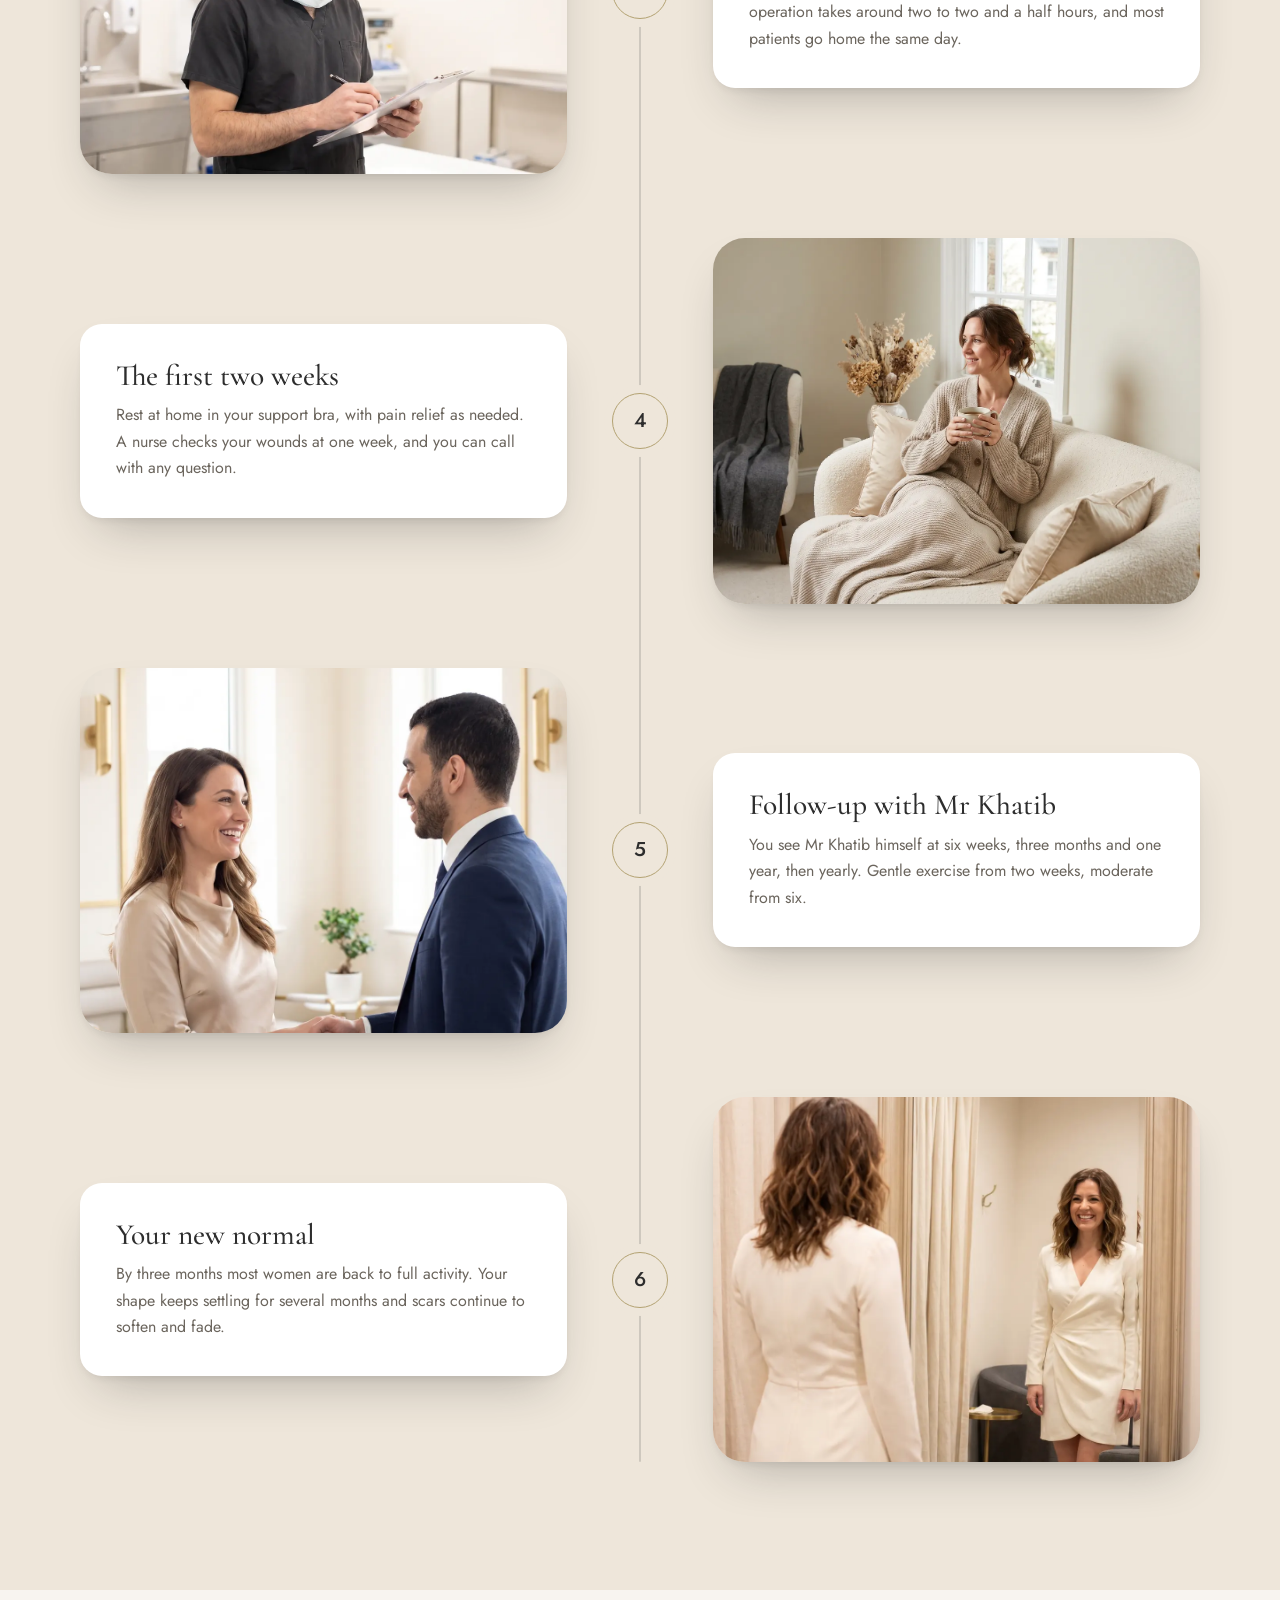
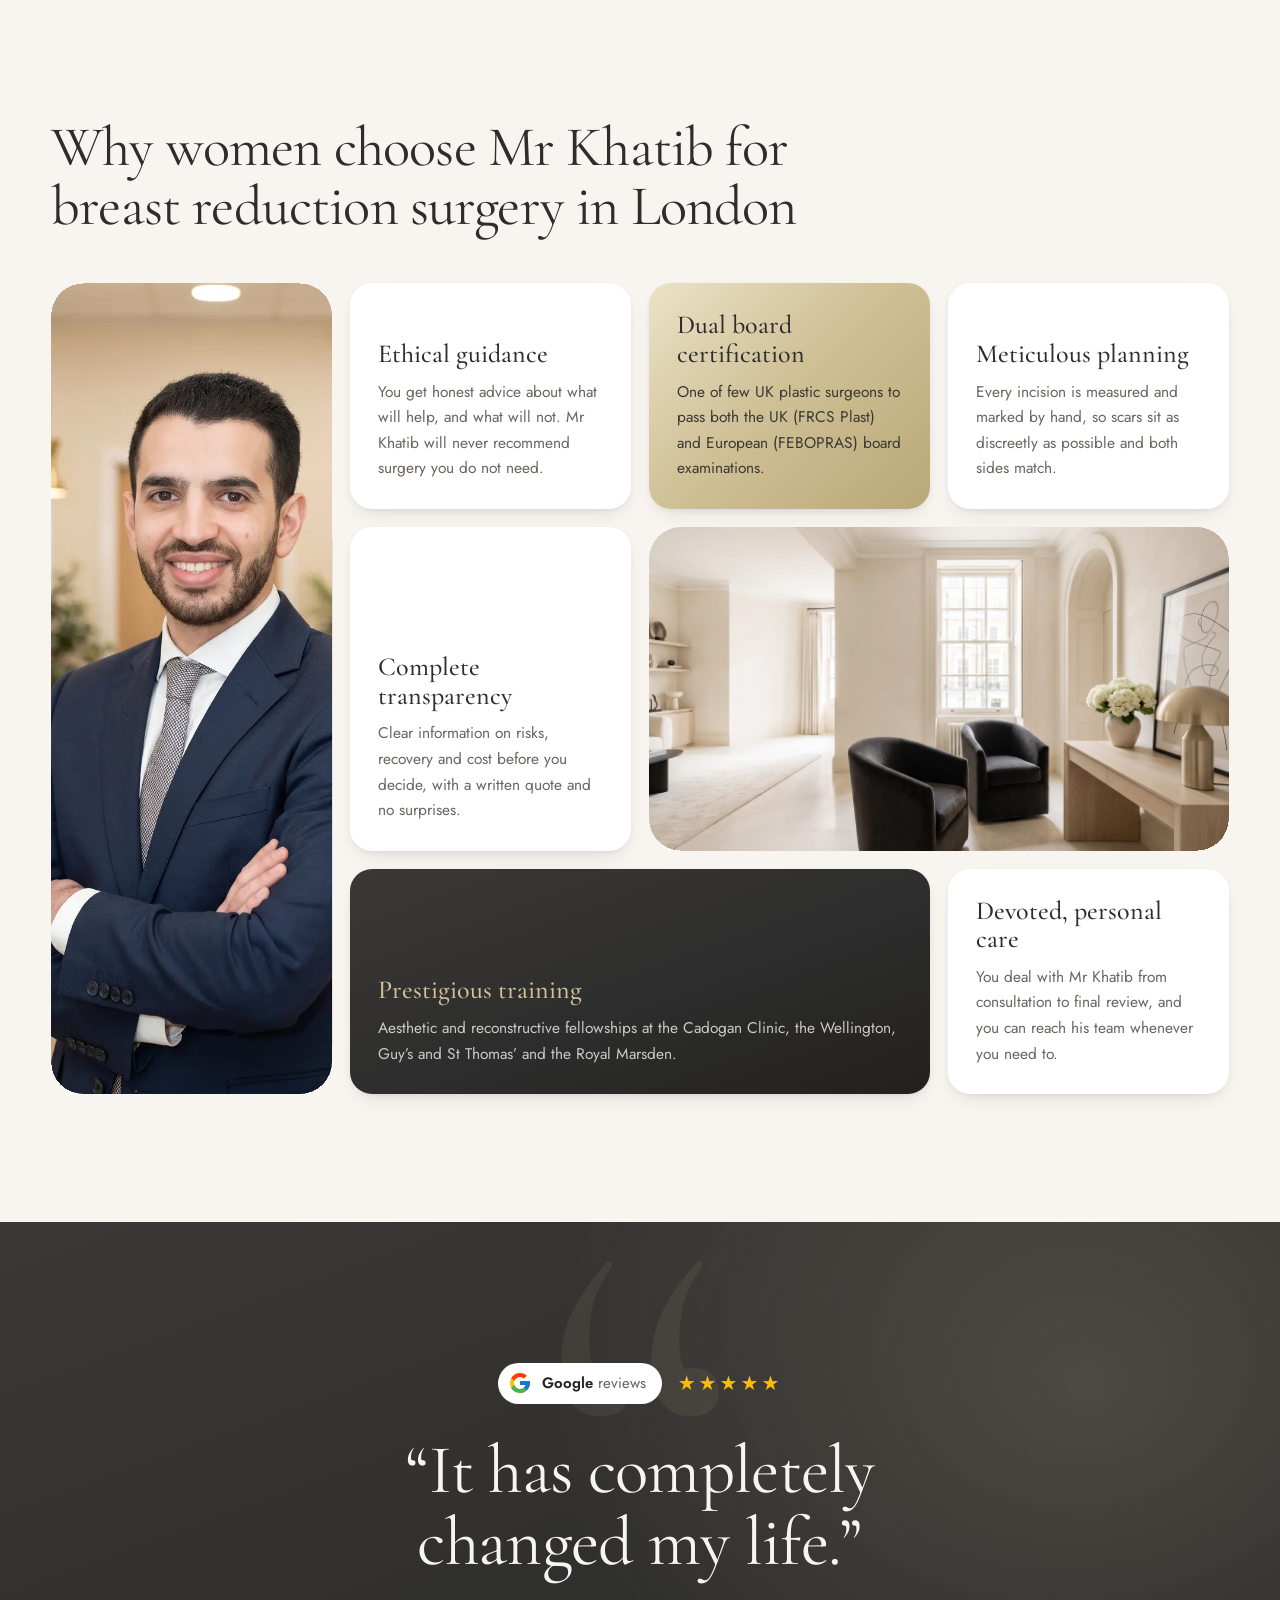
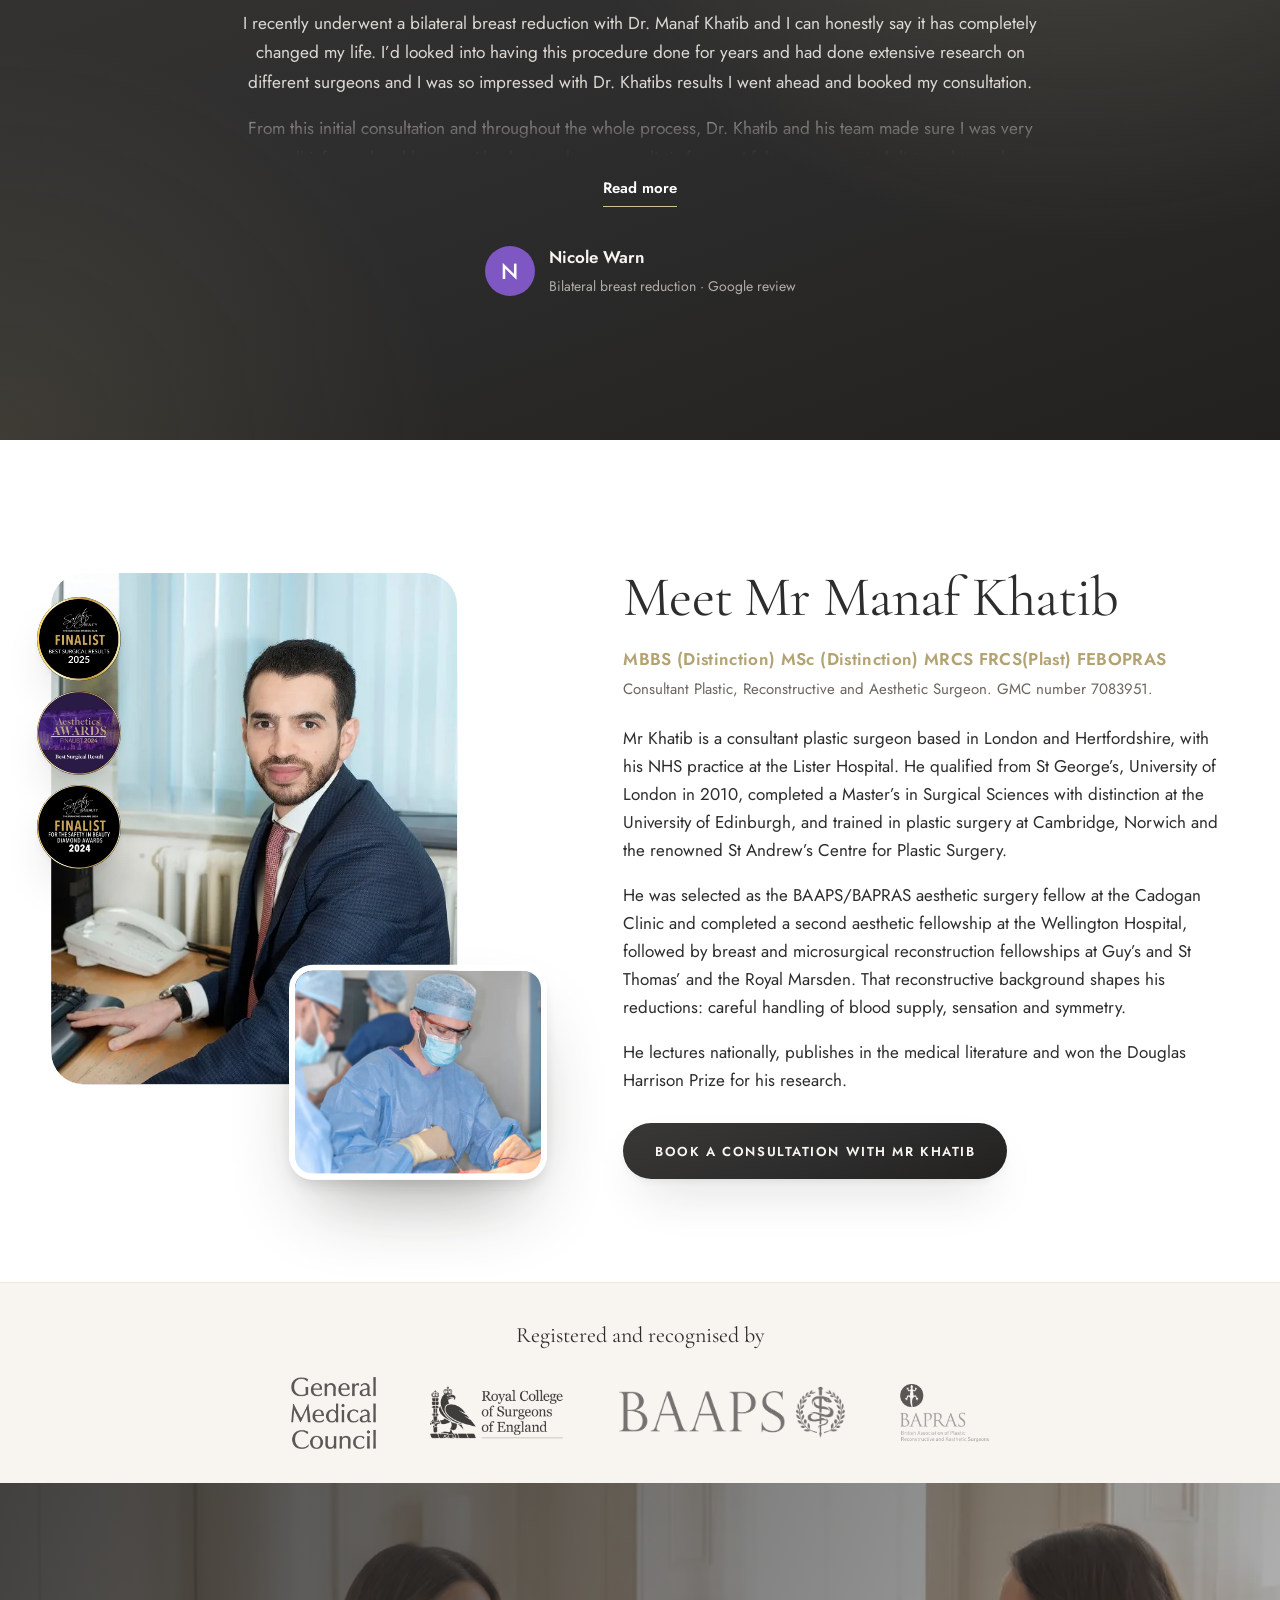
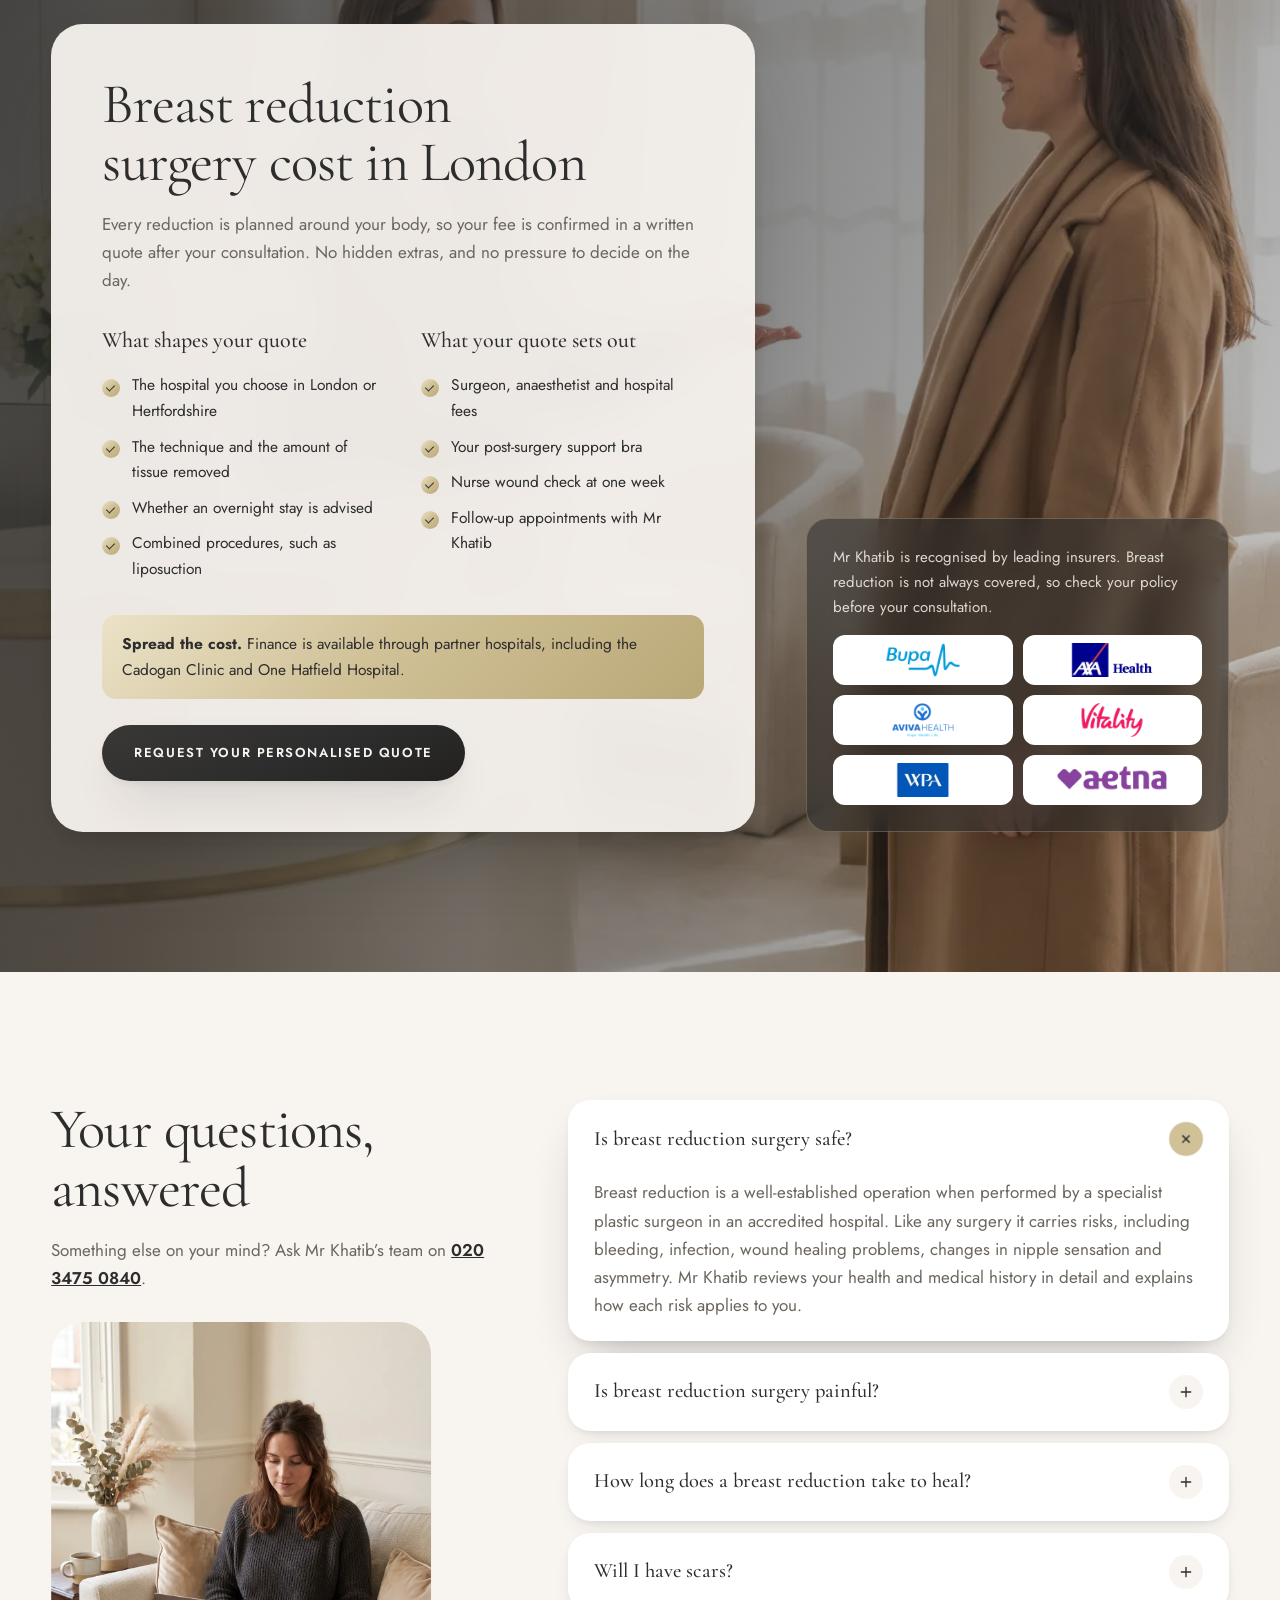
==== commit 5c543787: "Booking: replace the design-only form with the LeadConnector LP Form Inline embed of form q42sdzIF8k" ====
--- a/index.html
+++ b/index.html
@@ -575,36 +575,27 @@
       <p>Send us a few details and Mr Khatib’s secretary will call you to arrange a consultation in London or Hertfordshire at a time that suits you.</p>
       <a class="book__tel" href="tel:+442034750840"><span>Prefer to talk?</span>020 3475 0840</a>
     </div>
-    <form class="form" data-form novalidate>
-      <div class="form__row">
-        <label class="field"><span>First name</span><input name="first_name" autocomplete="given-name" required></label>
-        <label class="field"><span>Last name</span><input name="last_name" autocomplete="family-name" required></label>
-      </div>
-      <div class="form__row">
-        <label class="field"><span>Email</span><input name="email" type="email" autocomplete="email" required></label>
-        <label class="field"><span>Phone</span><input name="phone" type="tel" autocomplete="tel" required></label>
-      </div>
-      <label class="field"><span>How did you hear about us?</span>
-        <select name="source" required>
-          <option value="" selected disabled>Choose one</option>
-          <option>Google or Bing</option>
-          <option>Social media</option>
-          <option>Doctify</option>
-          <option>Family or friend</option>
-          <option>From my GP</option>
-          <option>From another doctor</option>
-          <option>AI (ChatGPT, Perplexity, etc.)</option>
-          <option>Other</option>
-        </select>
-      </label>
-      <label class="field"><span>Message</span><textarea name="message" rows="4" placeholder="Tell us a little about what you would like to change"></textarea></label>
-      <p class="form__note">Your details are only used to arrange your consultation.</p>
-      <button class="btn btn--dark btn--lg btn--block btn--invert" type="submit">Request my consultation</button>
-      <div class="form__done" hidden>
-        <h3>Thank you, your request has been sent</h3>
-        <p>Mr Khatib’s secretary will call you within one working day to arrange your consultation.</p>
-      </div>
-    </form>
+    <div class="form form--embed">
+      <iframe
+        src="https://api.leadconnectorhq.com/widget/form/q42sdzIF8kL6QykgwO1b"
+        style="width:100%;height:658px;border:none;border-radius:0px"
+        id="inline-q42sdzIF8kL6QykgwO1b"
+        data-layout="{'id':'INLINE'}"
+        data-trigger-type="alwaysShow"
+        data-trigger-value=""
+        data-activation-type="alwaysActivated"
+        data-activation-value=""
+        data-deactivation-type="neverDeactivate"
+        data-deactivation-value=""
+        data-form-name="LP Form"
+        data-height="658"
+        data-layout-iframe-id="inline-q42sdzIF8kL6QykgwO1b"
+        data-form-id="q42sdzIF8kL6QykgwO1b"
+        data-cookie-consent="true"
+        data-cookie-consent-provider="auto"
+        title="LP Form">
+      </iframe>
+    </div>
   </div>
 </section>
 </main>
@@ -658,5 +649,6 @@
 <a class="totop" href="#top" aria-label="Back to top"><svg viewBox="0 0 24 24"><path d="M5 15l7-7 7 7"/></svg></a>
 
 <script src="js/main.js" defer></script>
+<script src="https://link.msgsndr.com/js/form_embed.js"></script>
 </body>
 </html>
--- a/css/styles.css
+++ b/css/styles.css
@@ -113,7 +113,7 @@
   .hdr__icon{display:grid;place-items:center;width:46px;height:46px;border-radius:50%;background:rgba(248,244,240,.08);border:1px solid rgba(208,193,151,.45);color:var(--gold);text-decoration:none}
   .hdr__icon svg{width:20px;height:20px;fill:currentColor}
   .hdr__act{gap:10px}
-  .hdr__burger{flex-direction:column;gap:4px}
+  .hdr__burger{display:flex;flex-direction:column;align-items:center;justify-content:center;gap:4px}
   .hdr__burger span{display:block;width:18px;height:2px;border-radius:2px;background:var(--gold);transition:transform .3s,opacity .3s}
   .hdr__burger[aria-expanded="true"] span:nth-child(1){transform:translateY(6px) rotate(45deg)}
   .hdr__burger[aria-expanded="true"] span:nth-child(2){opacity:0}
@@ -246,7 +246,12 @@
   .hero__bg::after{width:120vw;right:-50vw;top:auto;bottom:-20vw;translate:none}
   .hero__grid{display:block;padding-block:40px 56px}
   .hero__copy{max-width:none}
-  .hero__side{margin-top:44px;animation:none}
+  .hero__grid{display:flex;flex-direction:column;align-items:stretch}
+  .hero__copy{display:contents}
+  .hero__copy>*{order:3}
+  .hero__title{order:1}
+  .hero__side{order:2;margin:0 0 28px;animation:none}
+  .ratings{align-self:flex-start}
   .stage{width:min(100%,460px)}
 }
 @media (max-width:480px){
@@ -643,6 +648,9 @@
 .form__note{font-size:13px;color:var(--stone);margin:0}
 .form__done{position:absolute;inset:0;border-radius:var(--r-img);background:var(--g-ink);color:var(--ivory);display:grid;place-content:center;text-align:center;padding:40px;animation:fadeUp .5s var(--ease)}
 .form__done[hidden]{display:none}
+.form--embed{display:block;padding:40px;align-self:start}
+.form--embed iframe{display:block;width:100%;min-height:0;vertical-align:top}
+@media (max-width:480px){.form--embed{padding:24px 16px}}
 .form__done h3{font-family:var(--serif);font-size:32px;line-height:1.1;color:var(--gold);margin-bottom:12px}
 @media (max-width:980px){.book__grid{grid-template-columns:1fr}.book__copy,.form{grid-column:1}.book__copy{display:block}}
 @media (max-width:560px){.form__row{grid-template-columns:1fr}}
@@ -798,3 +806,32 @@
 .gr__who b{display:block;font-size:17px;font-weight:600}
 .gr__who b+span{font-size:14px;color:rgba(248,244,240,.65)}
 @media (max-width:560px){.gr__src{flex-direction:column;gap:12px}.gr__text{max-height:calc(1.7em * 7)}}
+
+/* ==========================================================
+   THANK YOU PAGE
+   ========================================================== */
+.hdr--simple .hdr__in{grid-template-columns:1fr auto}
+.hdr--simple::before{opacity:1}
+.ty{position:relative;isolation:isolate;overflow:hidden;color:var(--white);background:#232221;padding:calc(var(--hdr) + clamp(48px,8vw,110px)) 0 clamp(72px,9vw,130px)}
+.ty__in{max-width:1080px;display:flex;flex-direction:column;align-items:center;text-align:center}
+.ty__tick{display:grid;place-items:center;width:76px;height:76px;border-radius:50%;background:var(--g-gold);box-shadow:0 0 0 12px rgba(208,193,151,.12),0 20px 40px -16px rgba(0,0,0,.7);margin-bottom:28px;animation:floatIn .9s var(--ease) both}
+.ty__tick svg{width:34px;height:34px;fill:none;stroke:var(--ink);stroke-width:2.6;stroke-linecap:round;stroke-linejoin:round;stroke-dasharray:24;stroke-dashoffset:24;animation:tyDraw .6s .5s var(--ease) forwards}
+@keyframes tyDraw{to{stroke-dashoffset:0}}
+.ty__eyebrow{font:600 12px/1 var(--sans);letter-spacing:.18em;text-transform:uppercase;color:var(--gold);margin-bottom:18px;animation:fadeUp .9s .2s var(--ease) both}
+.ty__title{font-family:var(--serif);font-weight:400;font-size:clamp(40px,5.6vw,78px);line-height:1.05;letter-spacing:-.01em;margin-bottom:24px;animation:fadeUp .9s .3s var(--ease) both}
+.ty__title em{color:var(--gold)}
+.ty__lead{font-size:clamp(17px,1.4vw,20px);line-height:1.6;max-width:36em;color:rgba(255,255,255,.86);margin-bottom:clamp(40px,6vw,64px);animation:fadeUp .9s .4s var(--ease) both}
+.ty__steps{display:grid;grid-template-columns:repeat(3,minmax(0,1fr));gap:20px;width:100%;margin-bottom:44px;text-align:left;counter-reset:none;animation:fadeUp .9s .5s var(--ease) both}
+.ty__steps li{position:relative;padding:26px 24px 24px;border-radius:var(--r-card);background:rgba(255,255,255,.06);border:1px solid rgba(255,255,255,.14);backdrop-filter:blur(10px)}
+.ty__n{display:grid;place-items:center;width:40px;height:40px;border-radius:50%;border:1.5px solid var(--gold);color:var(--gold);font:600 16px/1 var(--sans);margin-bottom:16px}
+.ty__steps h2{font-family:var(--serif);font-weight:500;font-size:26px;line-height:1.1;margin-bottom:8px}
+.ty__steps p{font-size:15px;line-height:1.6;color:rgba(255,255,255,.75);margin:0}
+.ty__cta{display:flex;flex-wrap:wrap;justify-content:center;gap:12px;margin-bottom:48px;animation:fadeUp .9s .6s var(--ease) both}
+.ty__more{margin-bottom:48px;animation:fadeUp .9s .7s var(--ease) both}
+.ty__more p{font:600 12px/1 var(--sans);letter-spacing:.18em;text-transform:uppercase;color:rgba(255,255,255,.6);margin-bottom:14px}
+.ty__more ul{display:flex;flex-wrap:wrap;justify-content:center;gap:10px 28px}
+.ty__more a{font-weight:600;text-decoration:none;border-bottom:1.5px solid var(--gold);padding-bottom:2px;transition:color .2s}
+.ty__more a:hover{color:var(--gold)}
+.ty__ratings{text-align:left}
+@media (max-width:860px){.ty__steps{grid-template-columns:1fr;max-width:520px}}
+@media (max-width:560px){.ty__cta .btn{flex:1 1 100%}.ty__more ul{flex-direction:column;align-items:center}}
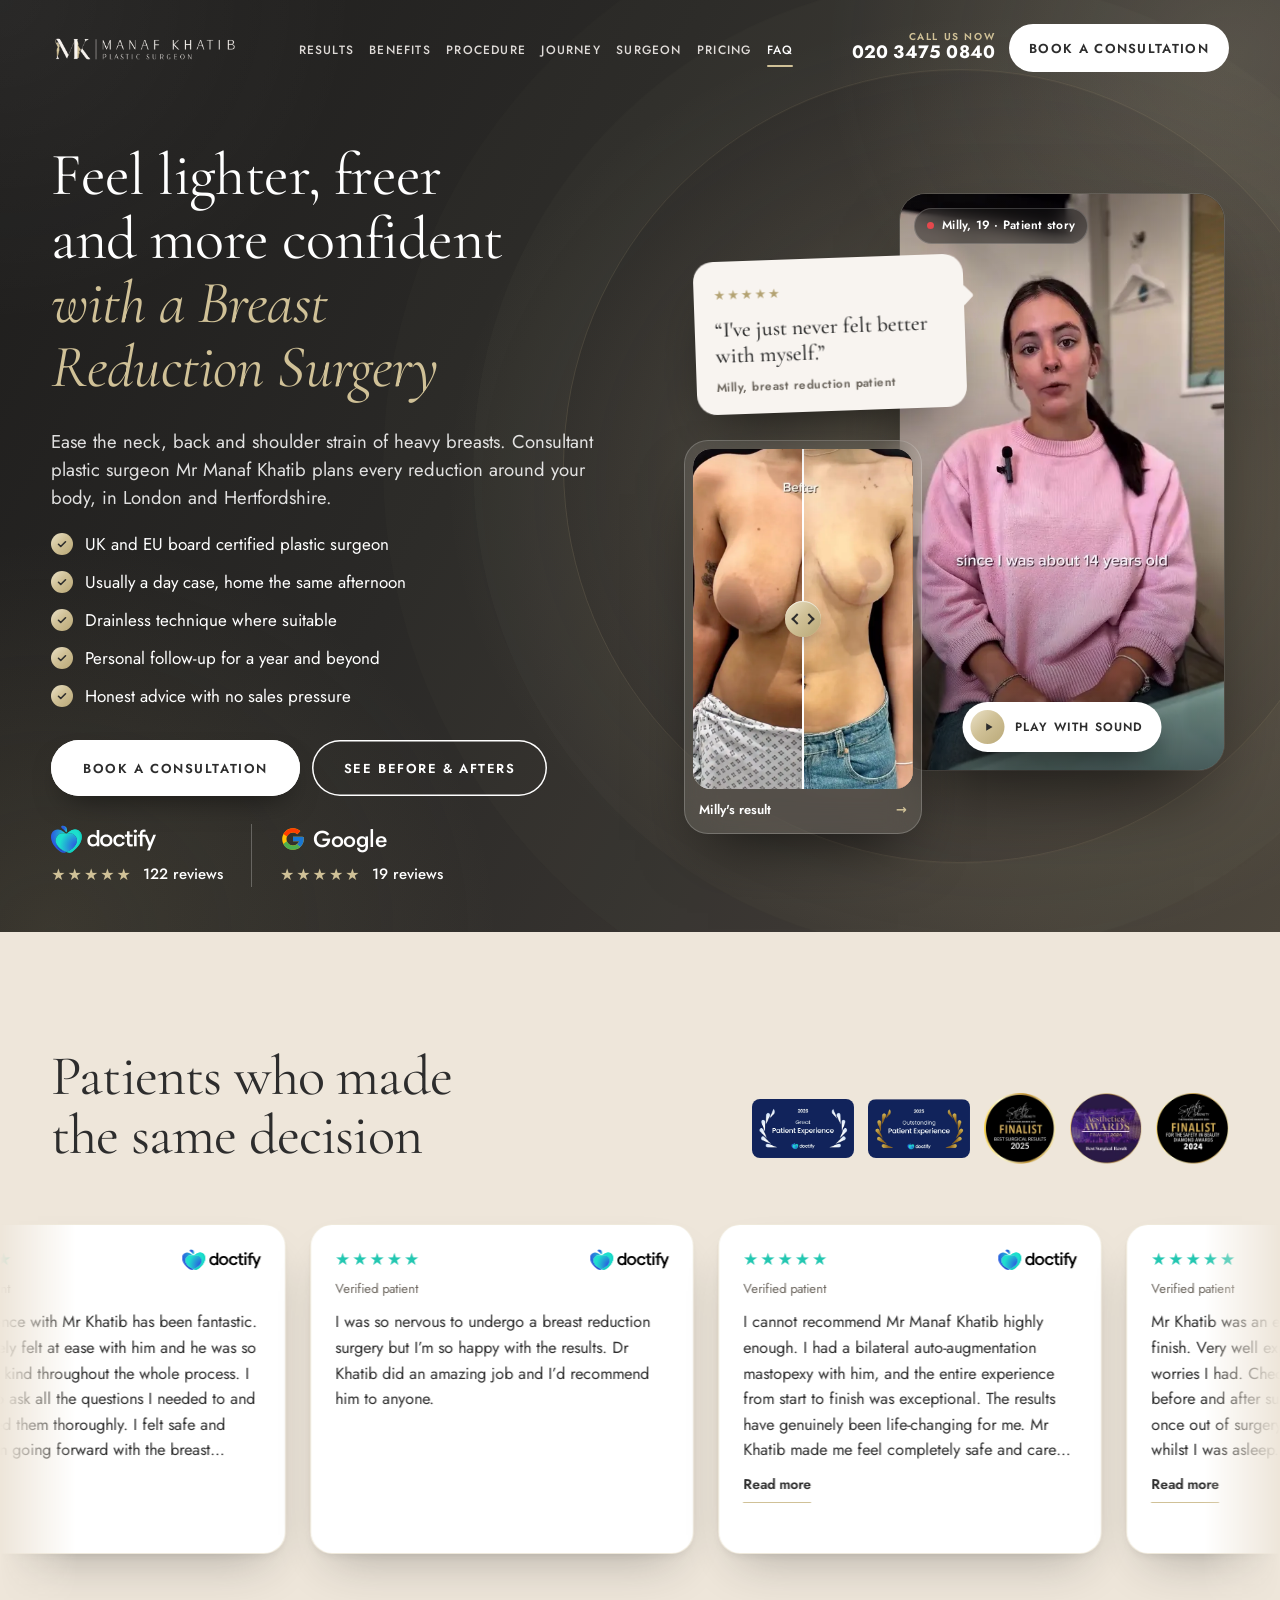
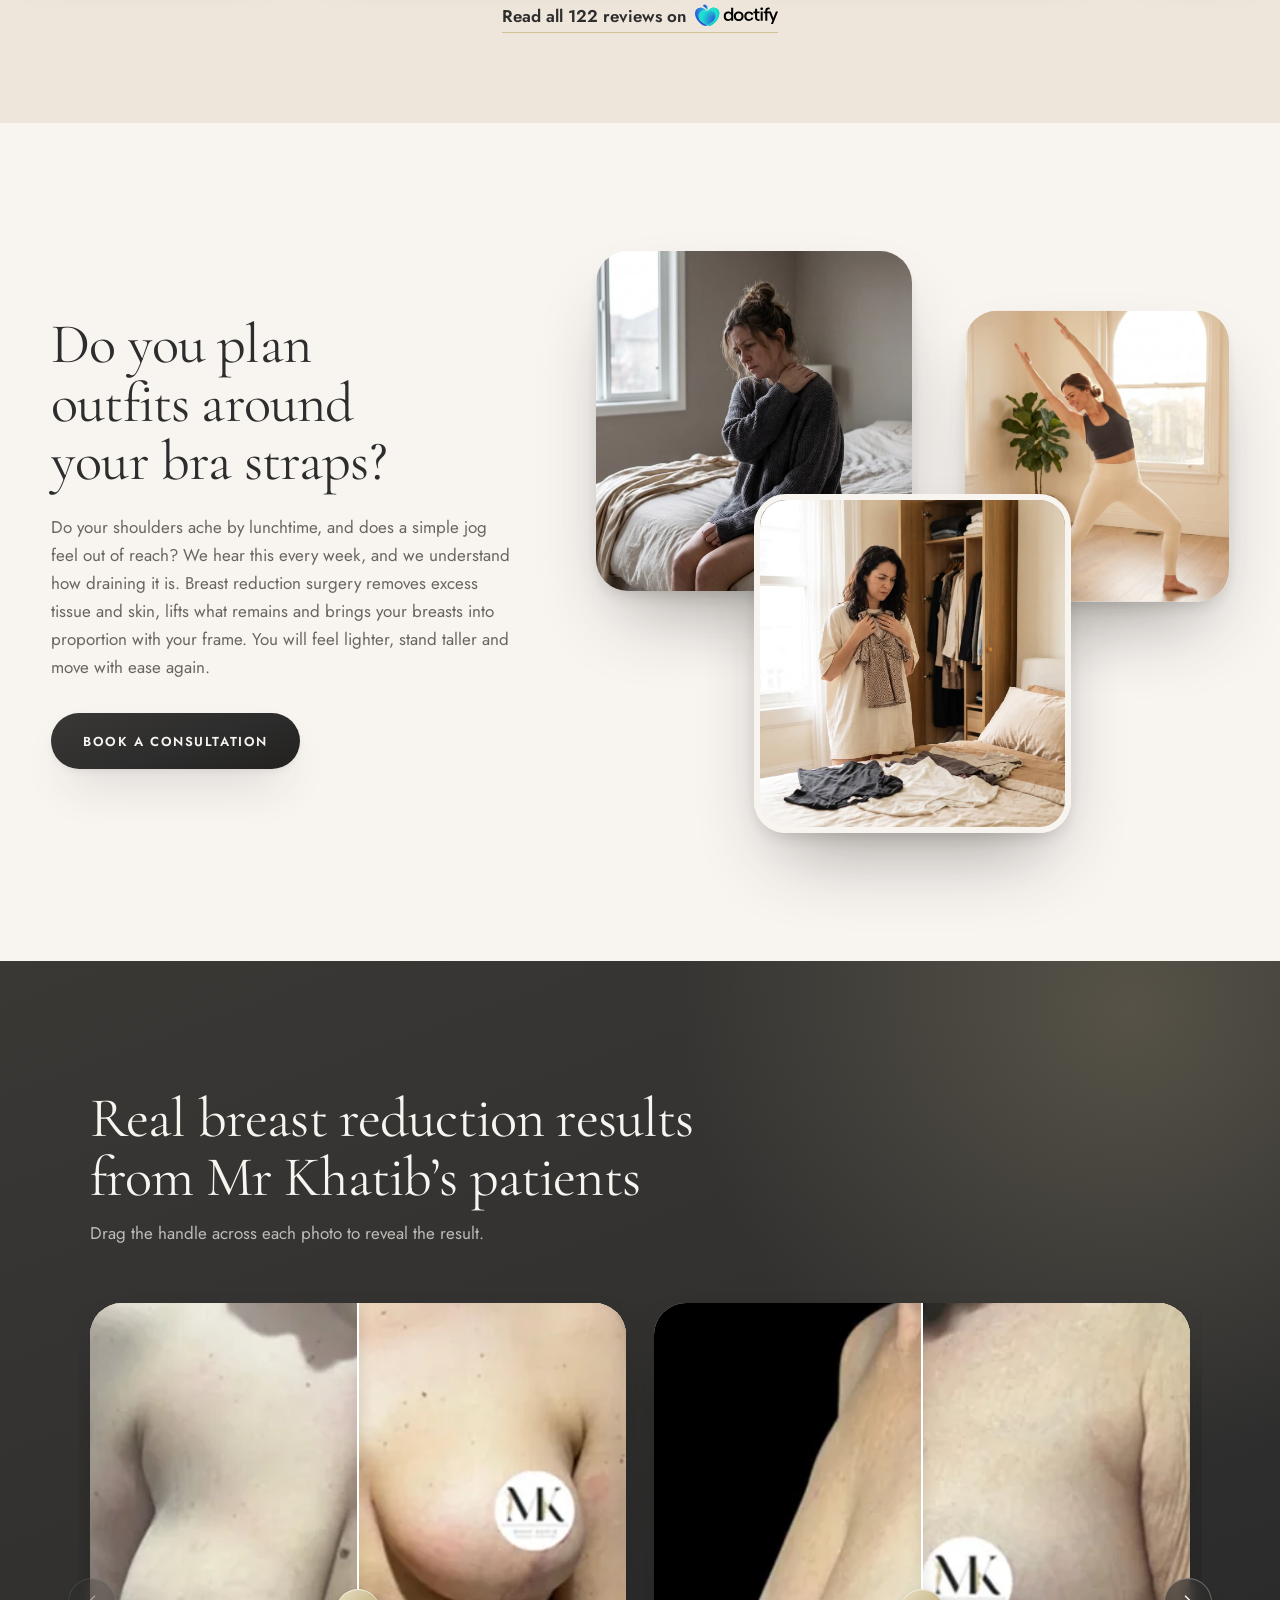
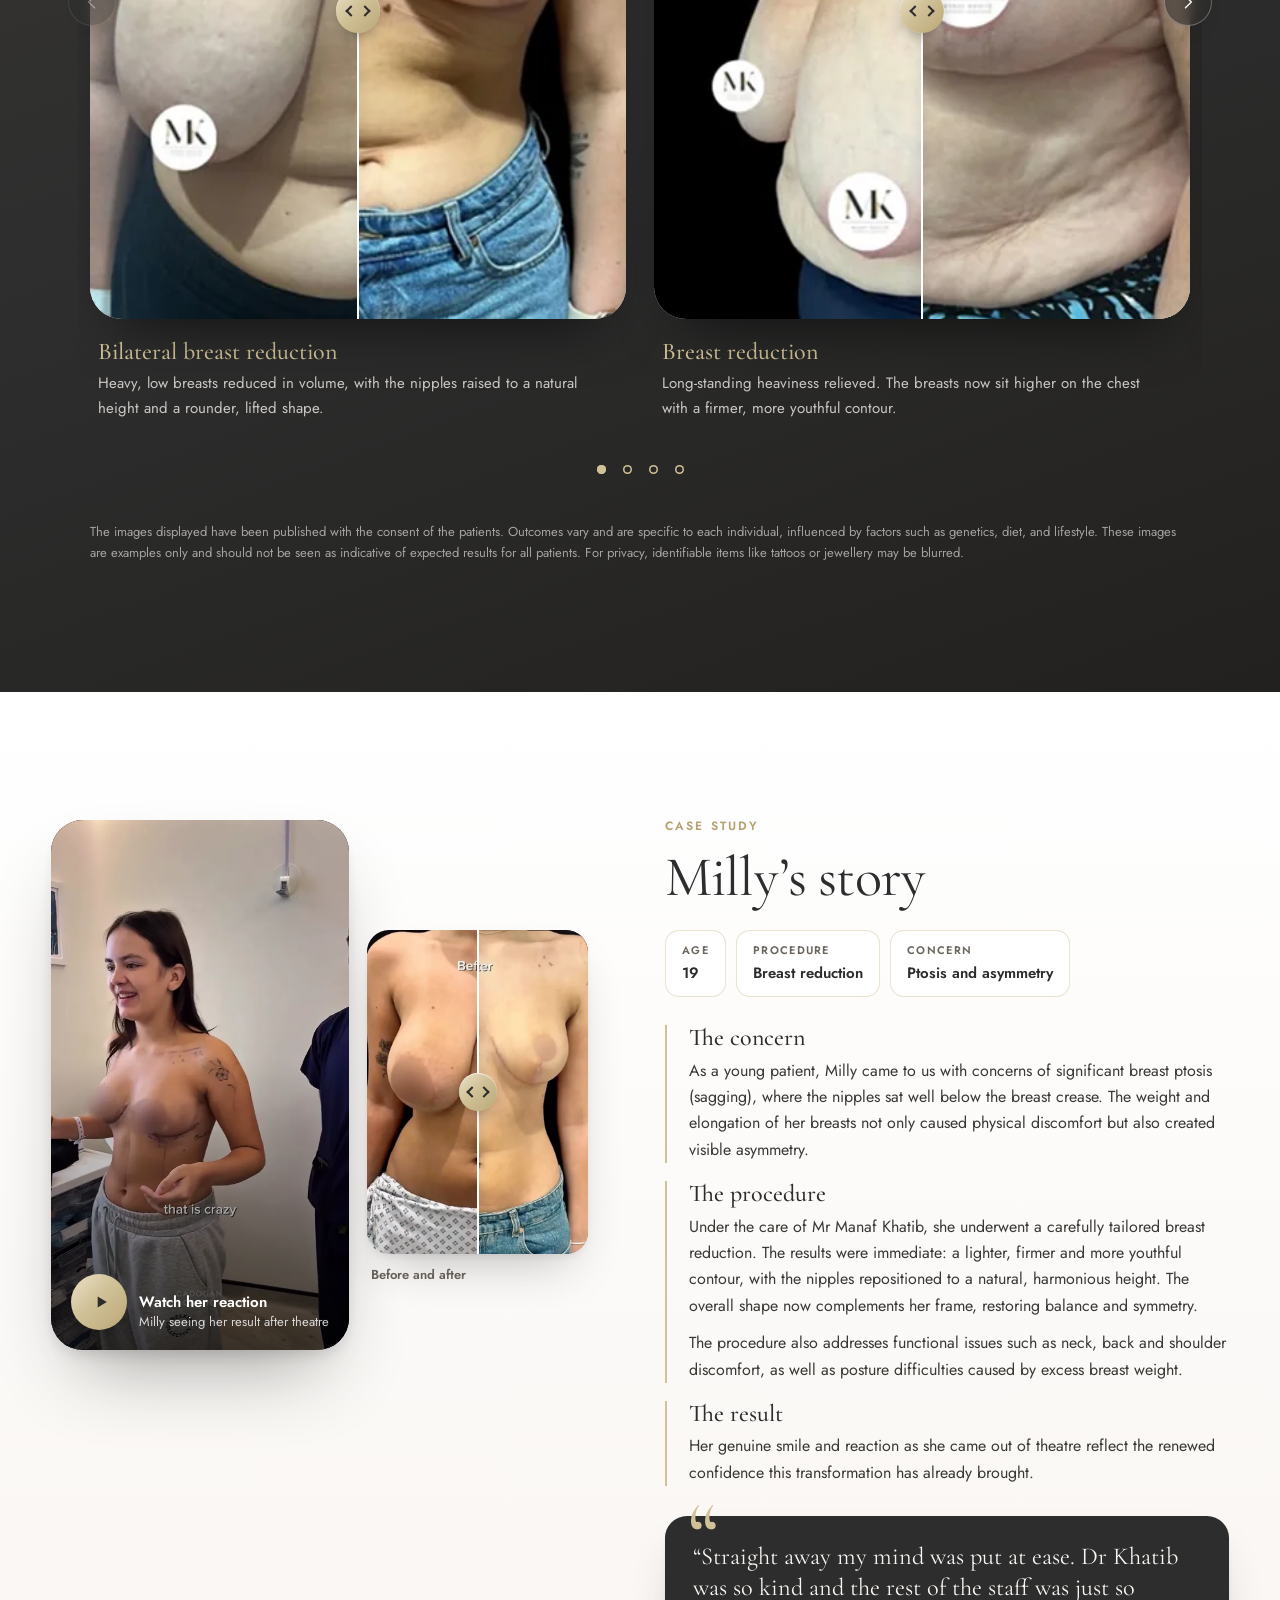
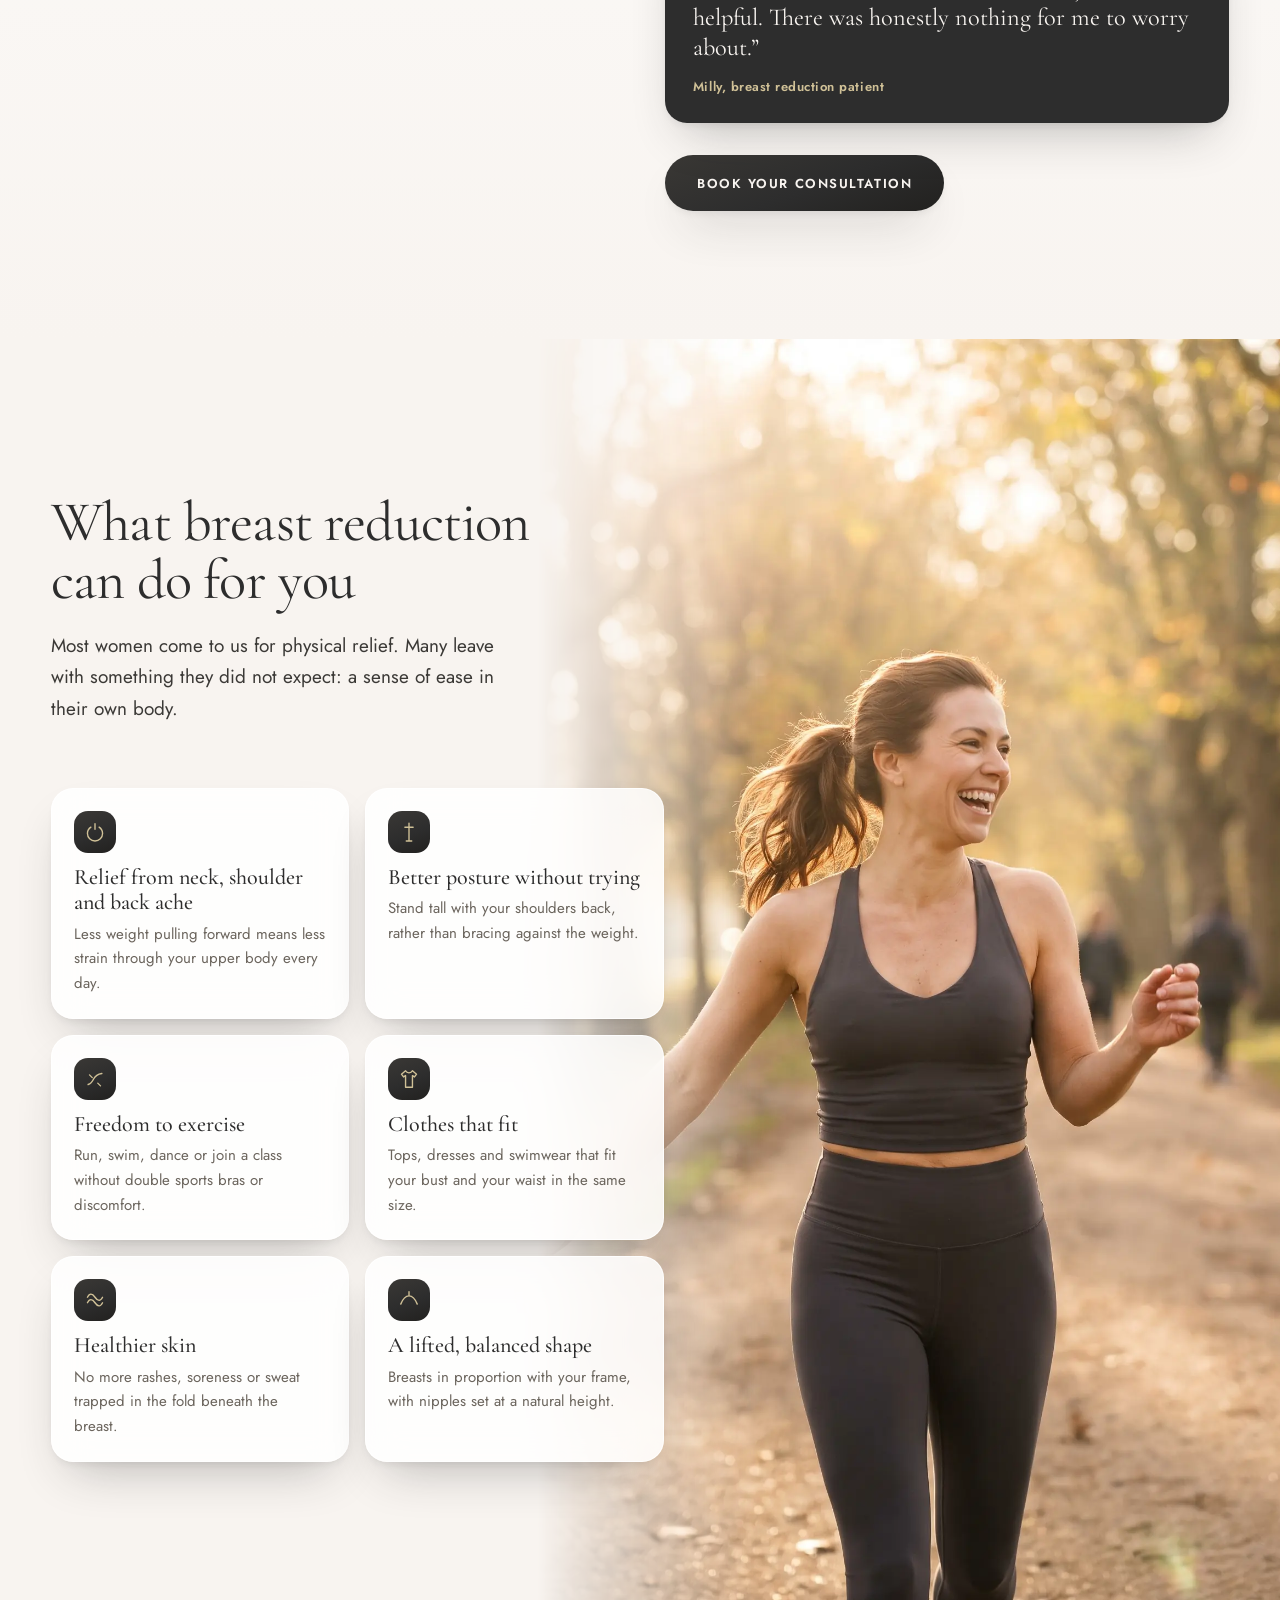
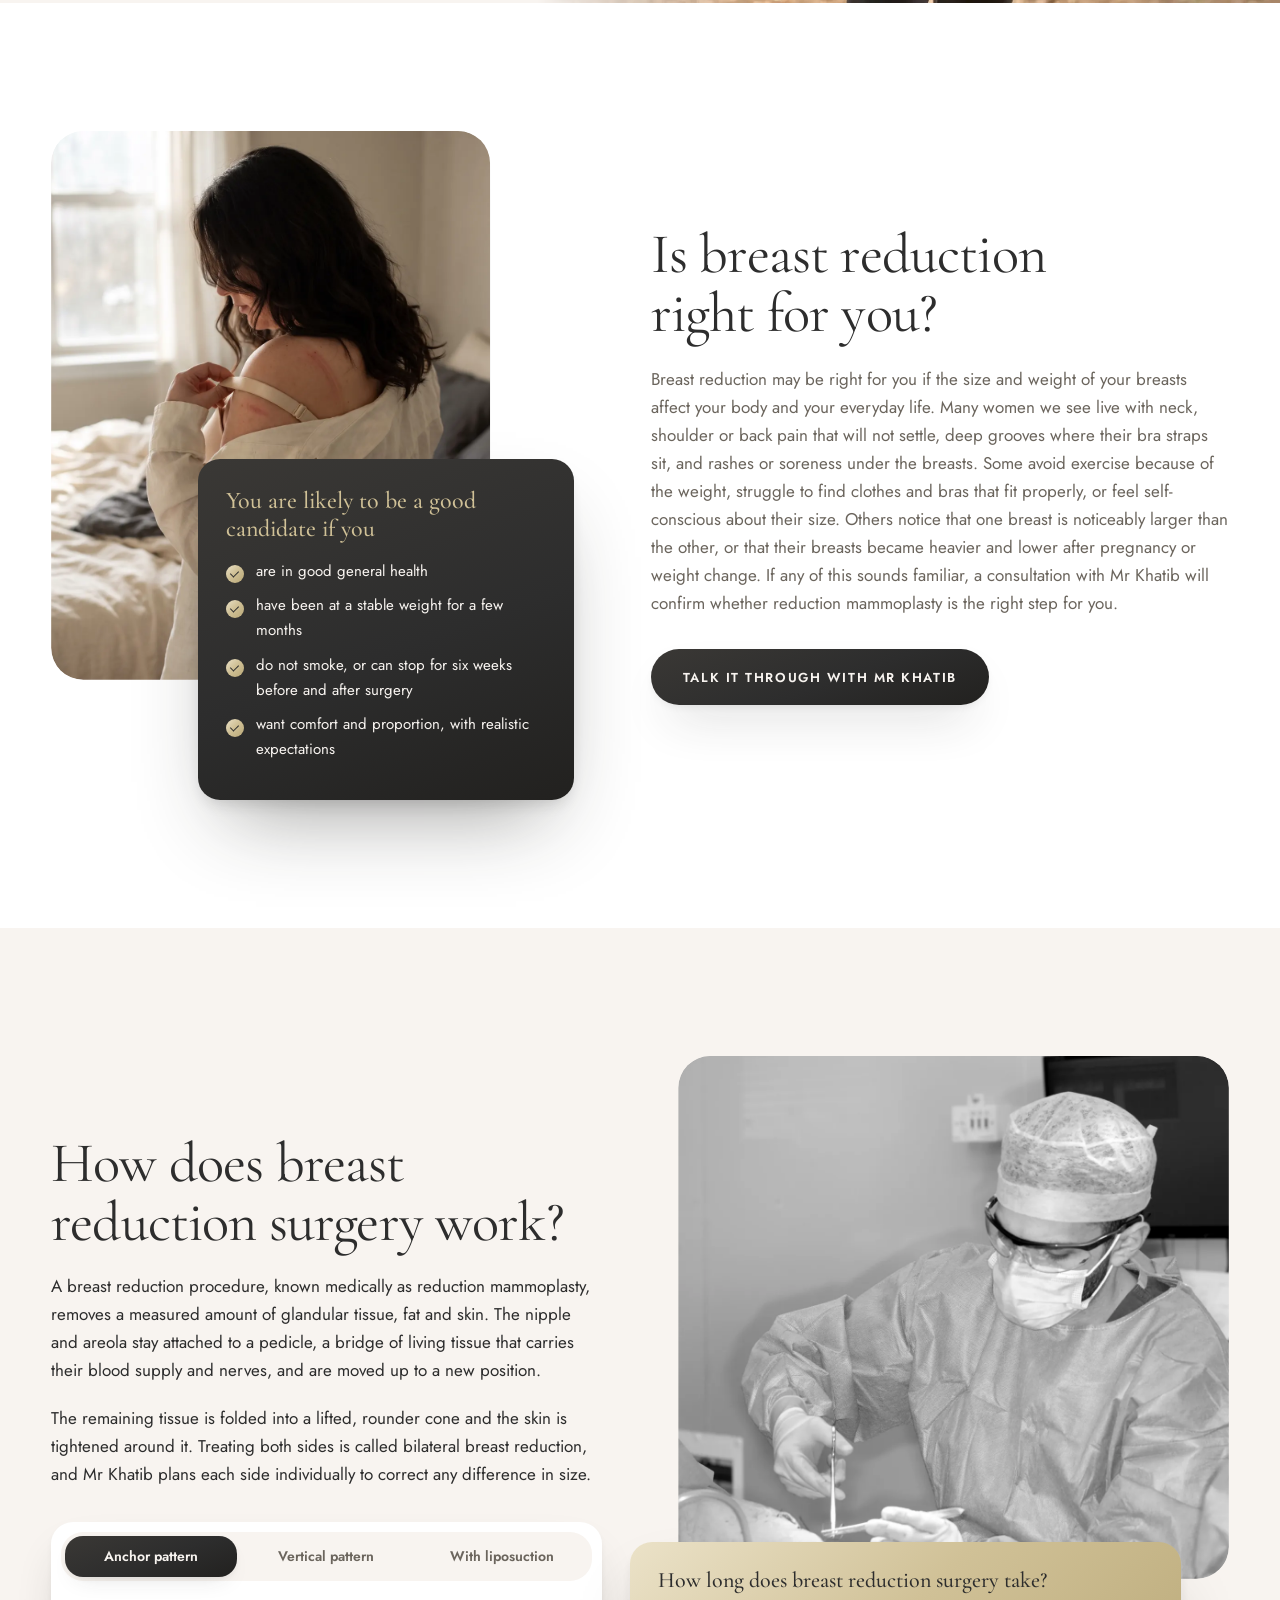
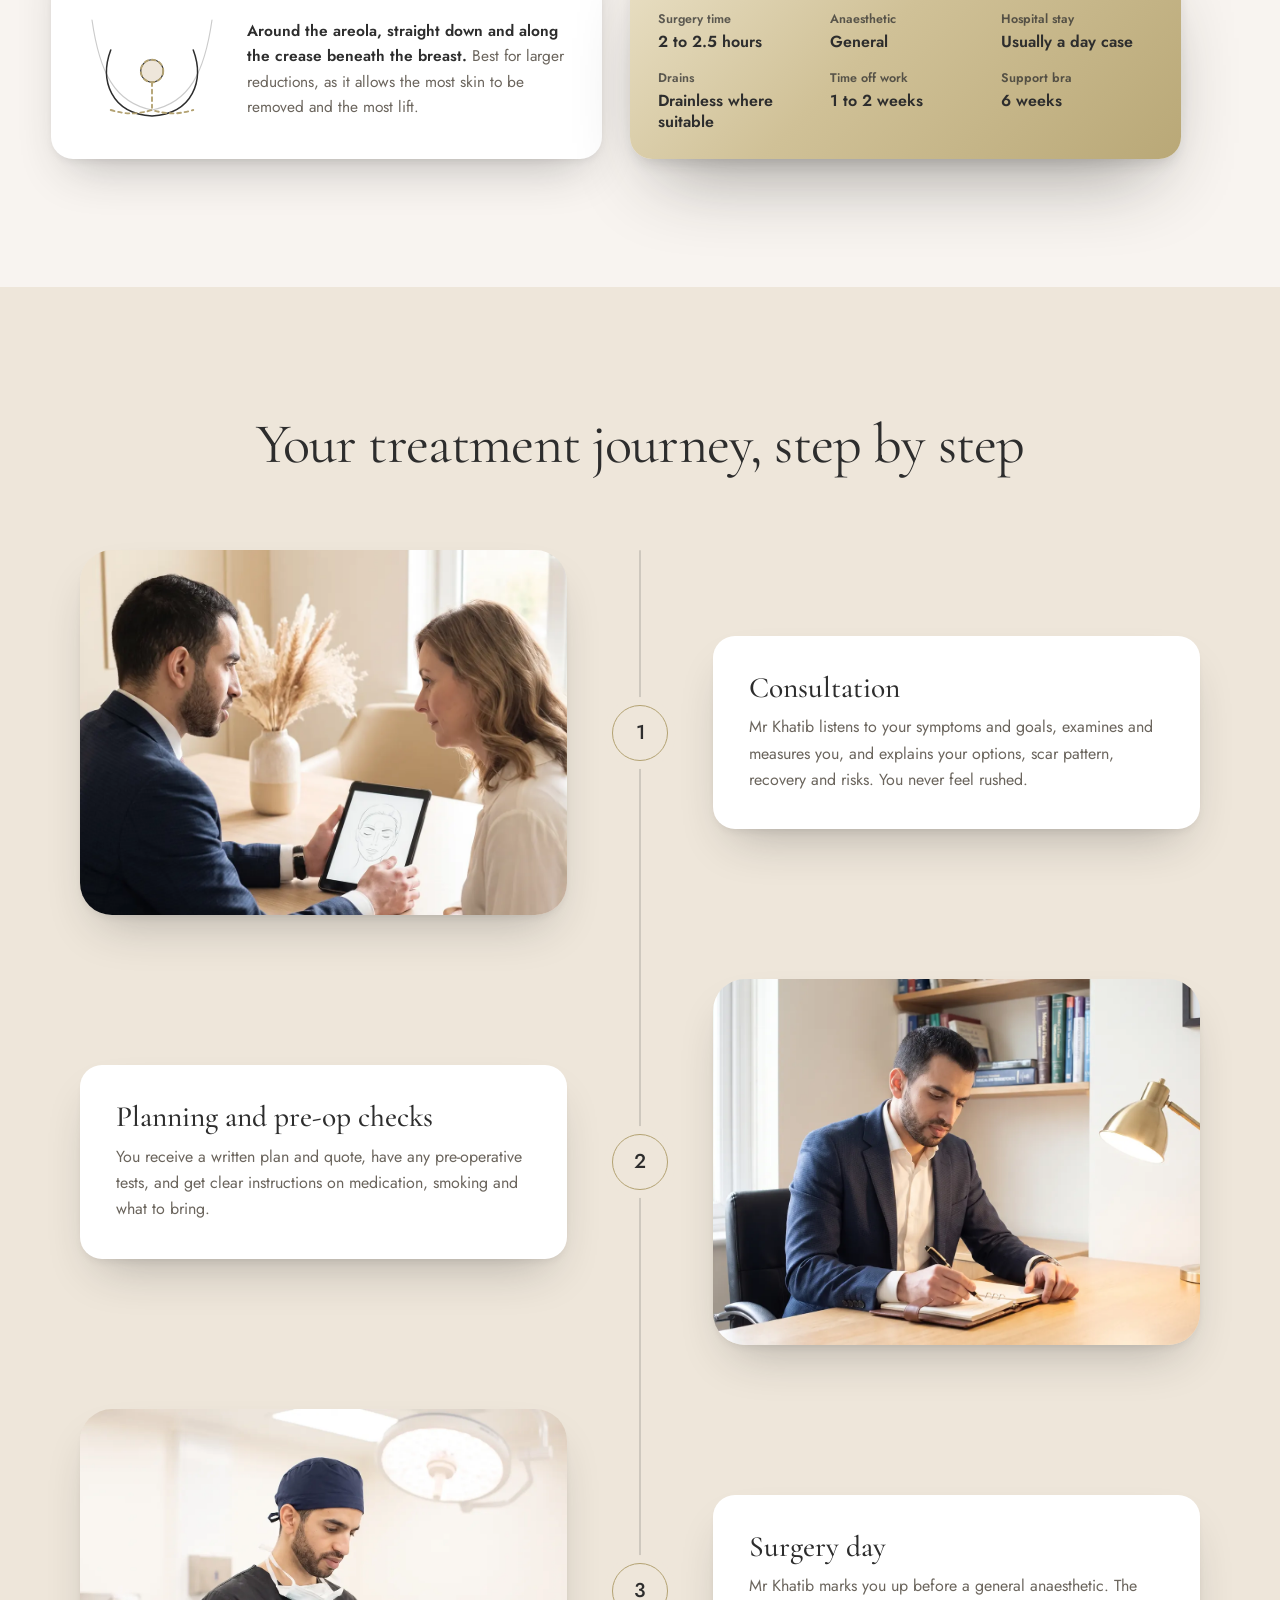
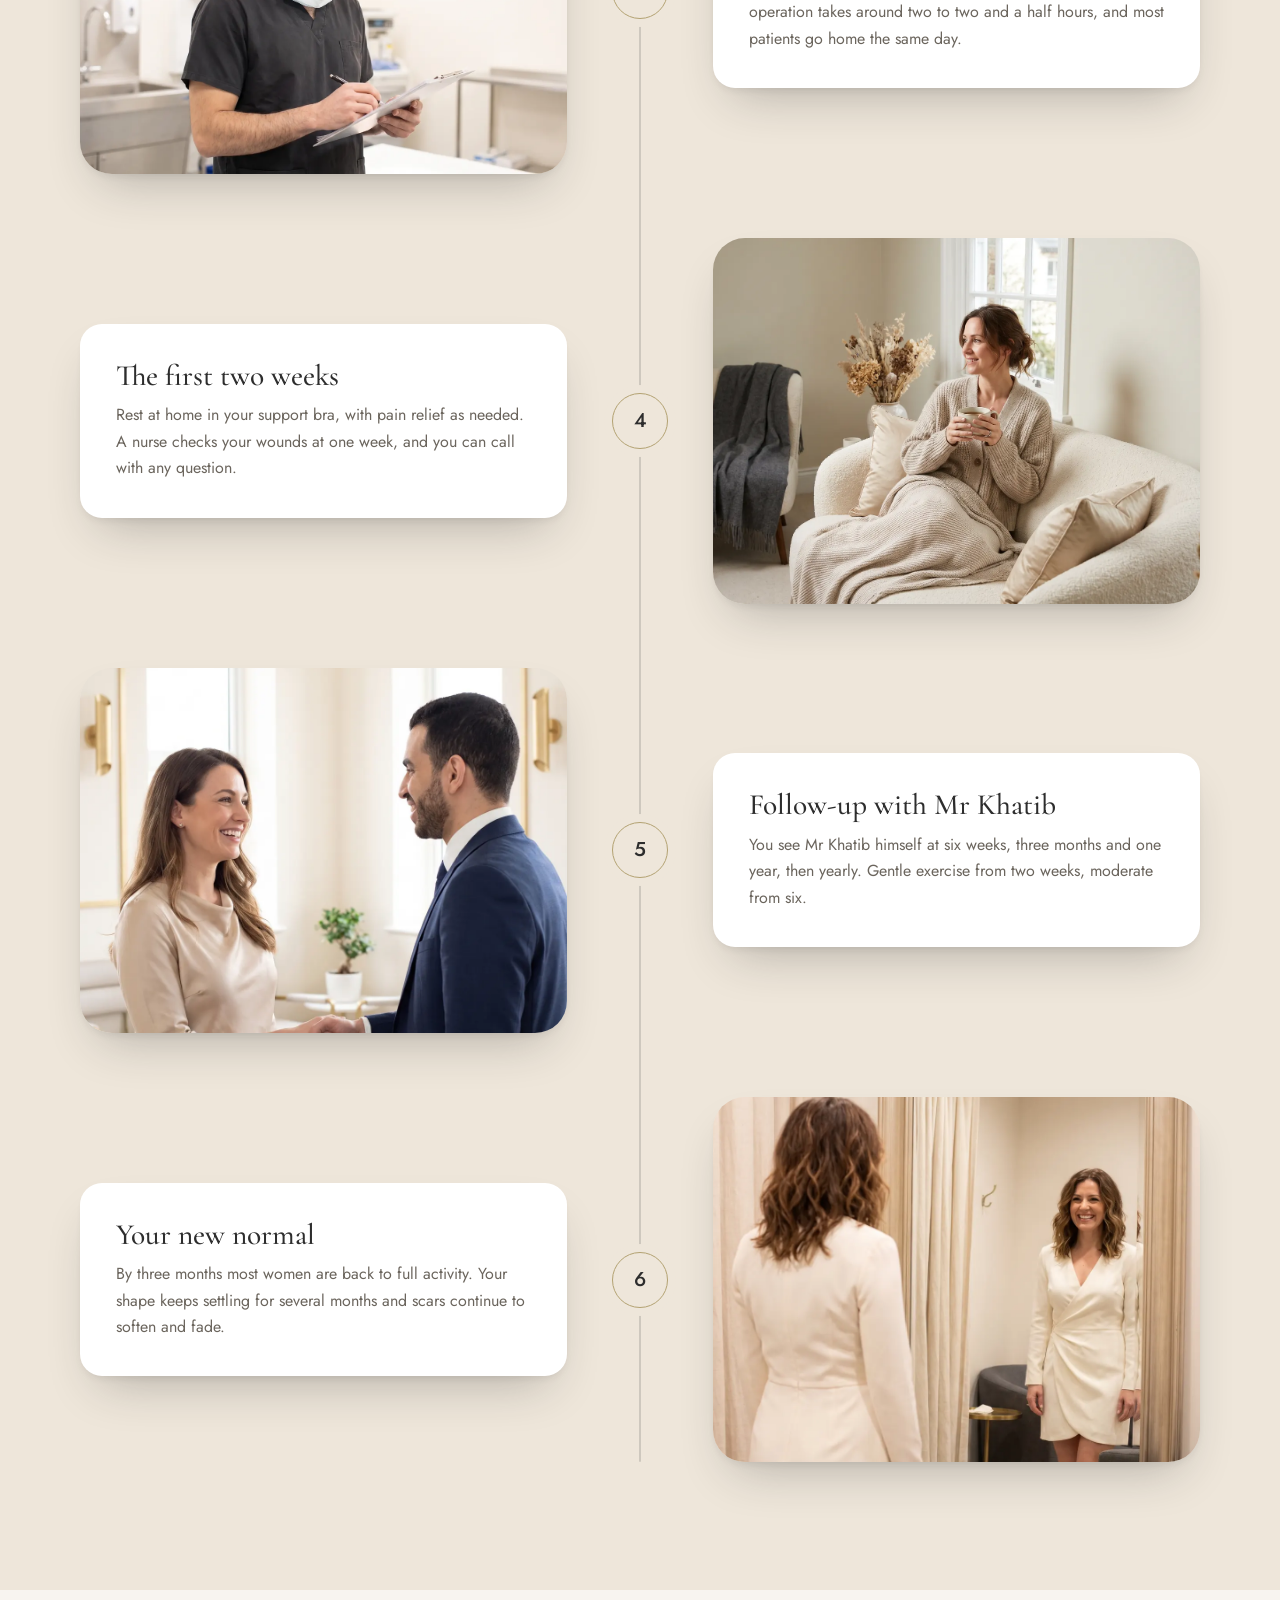
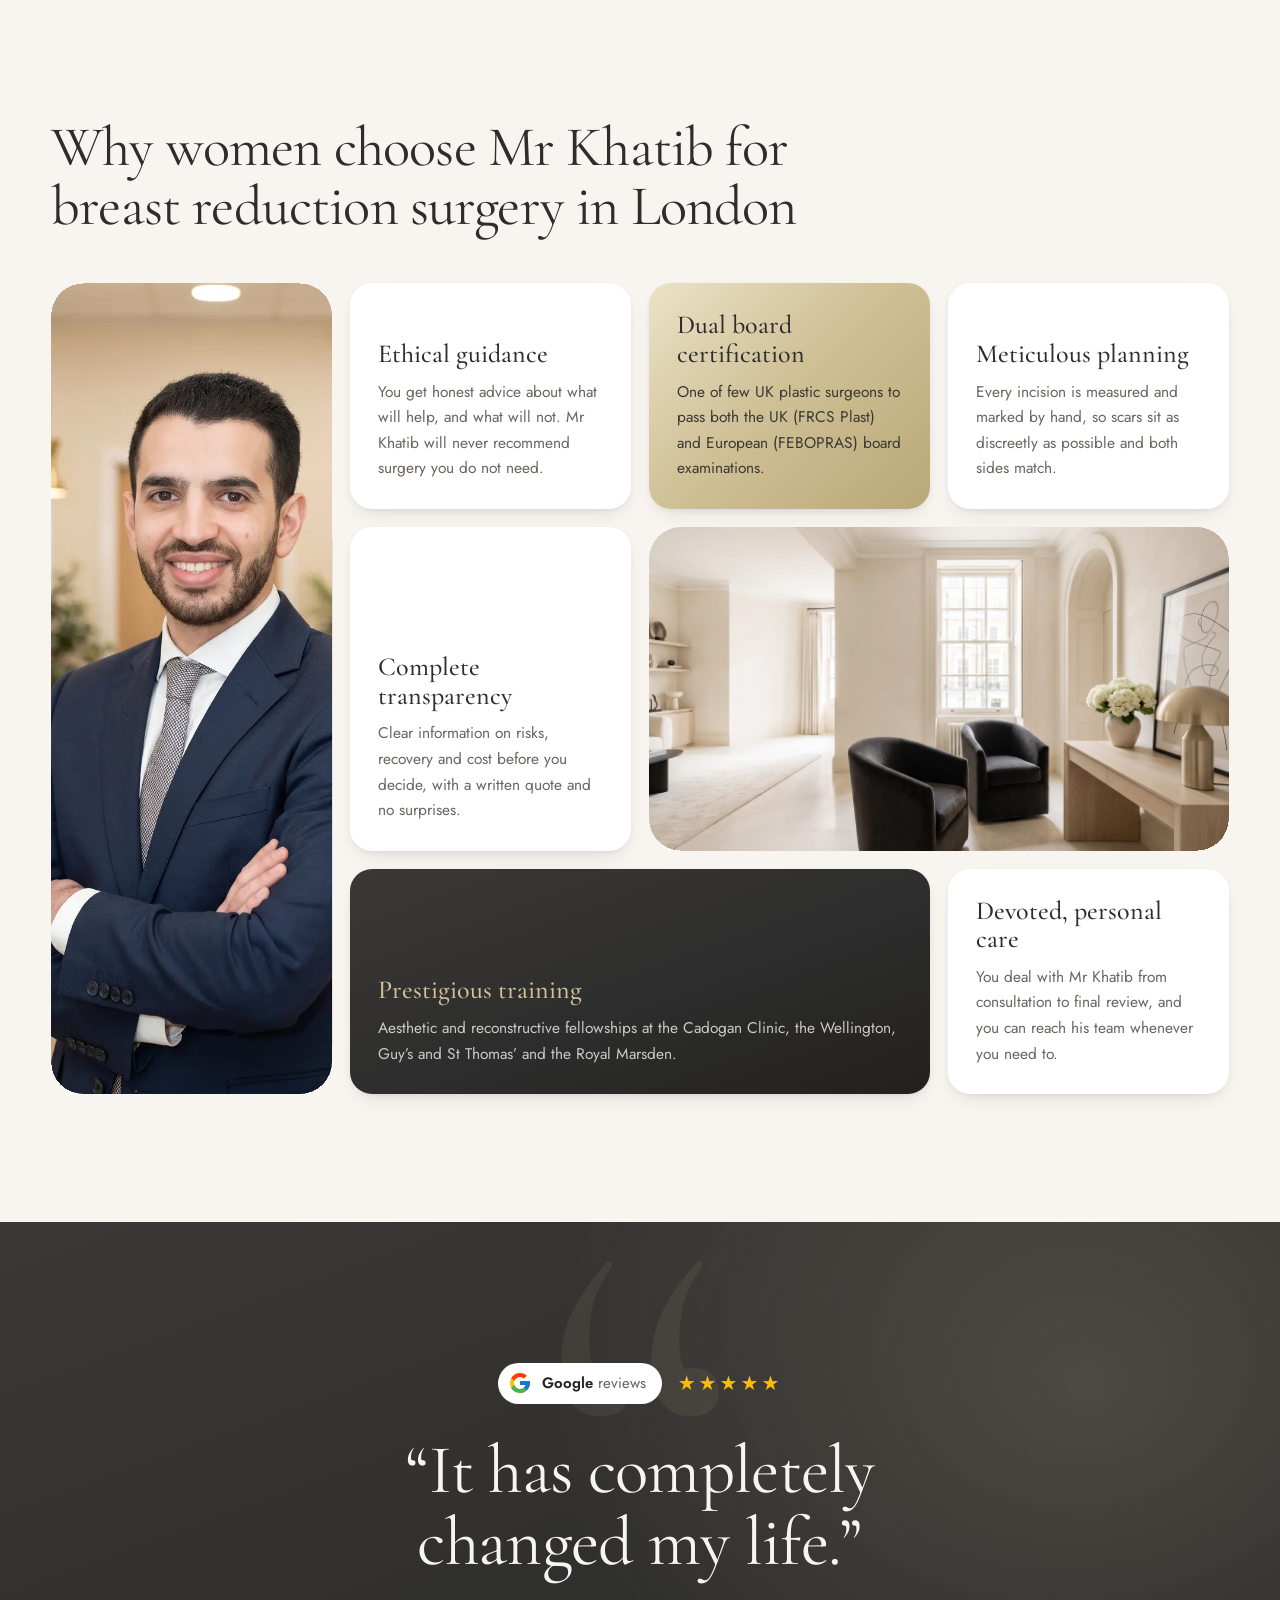
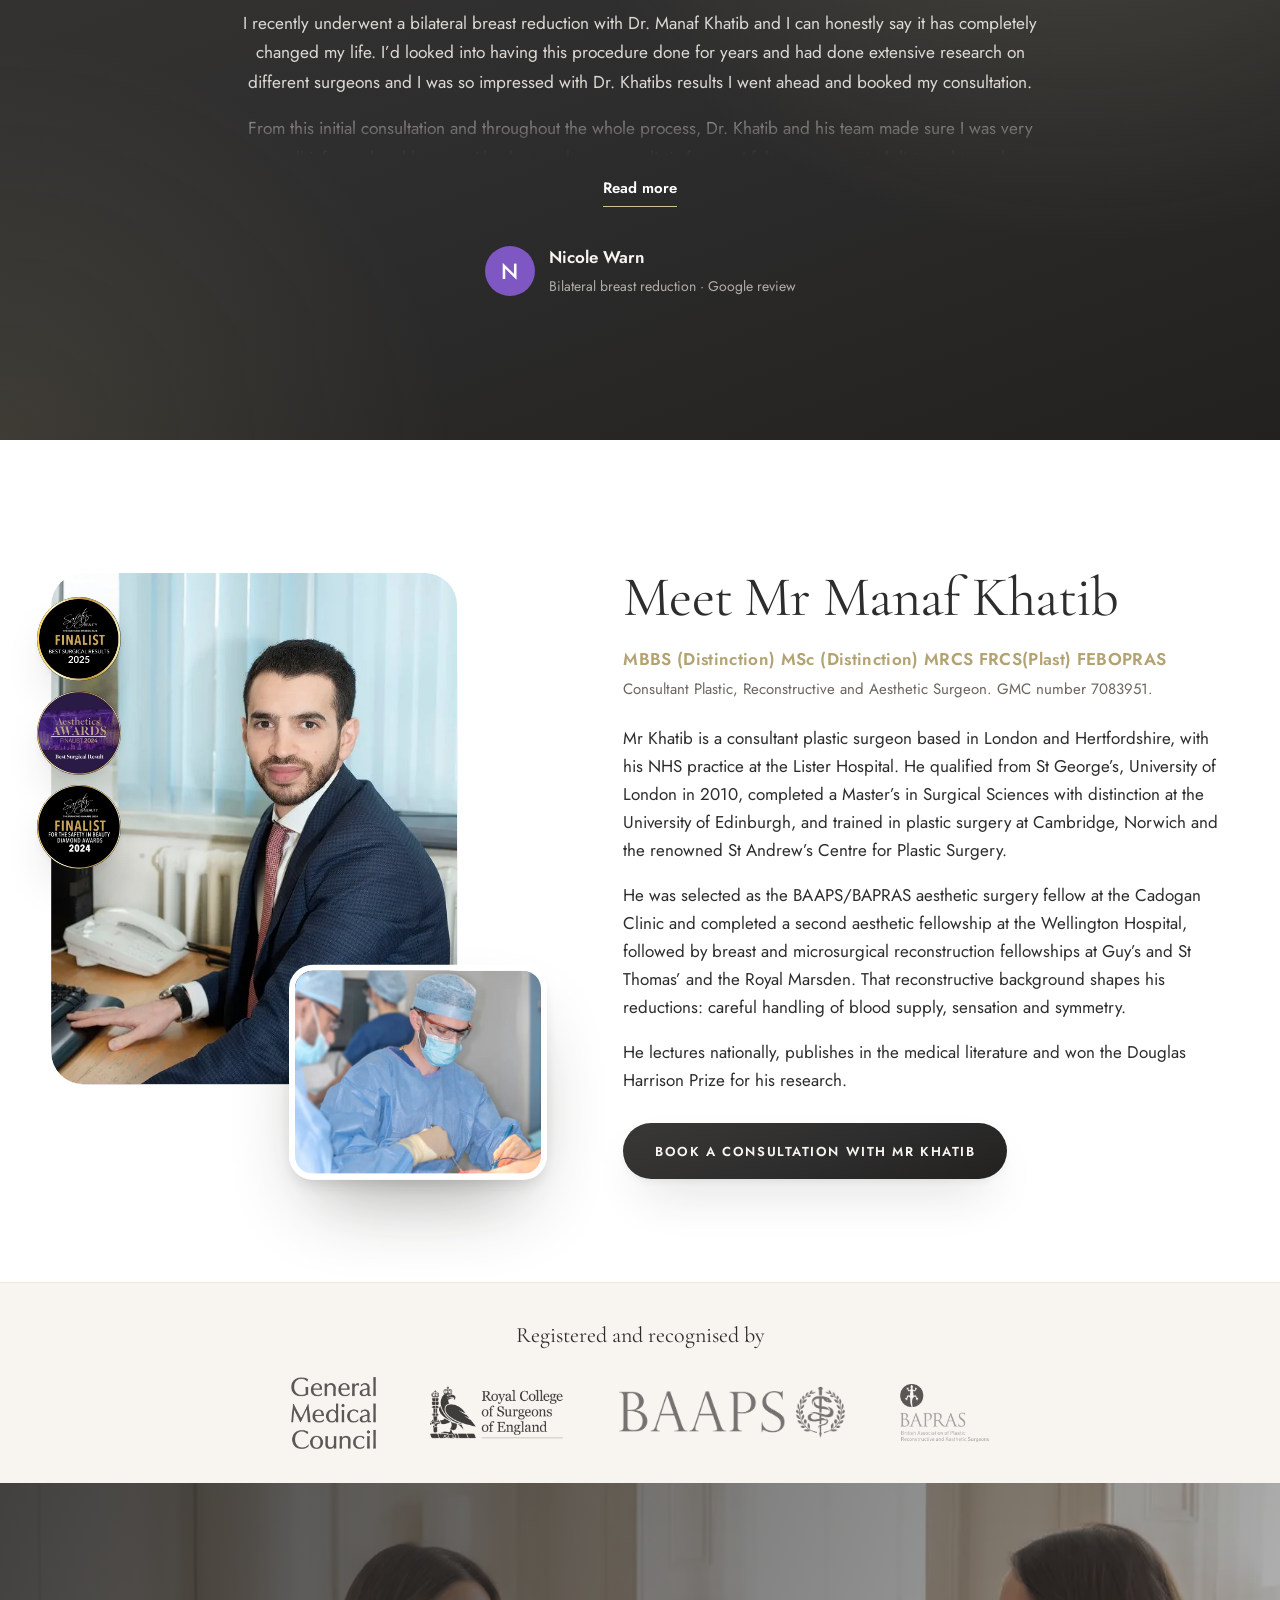
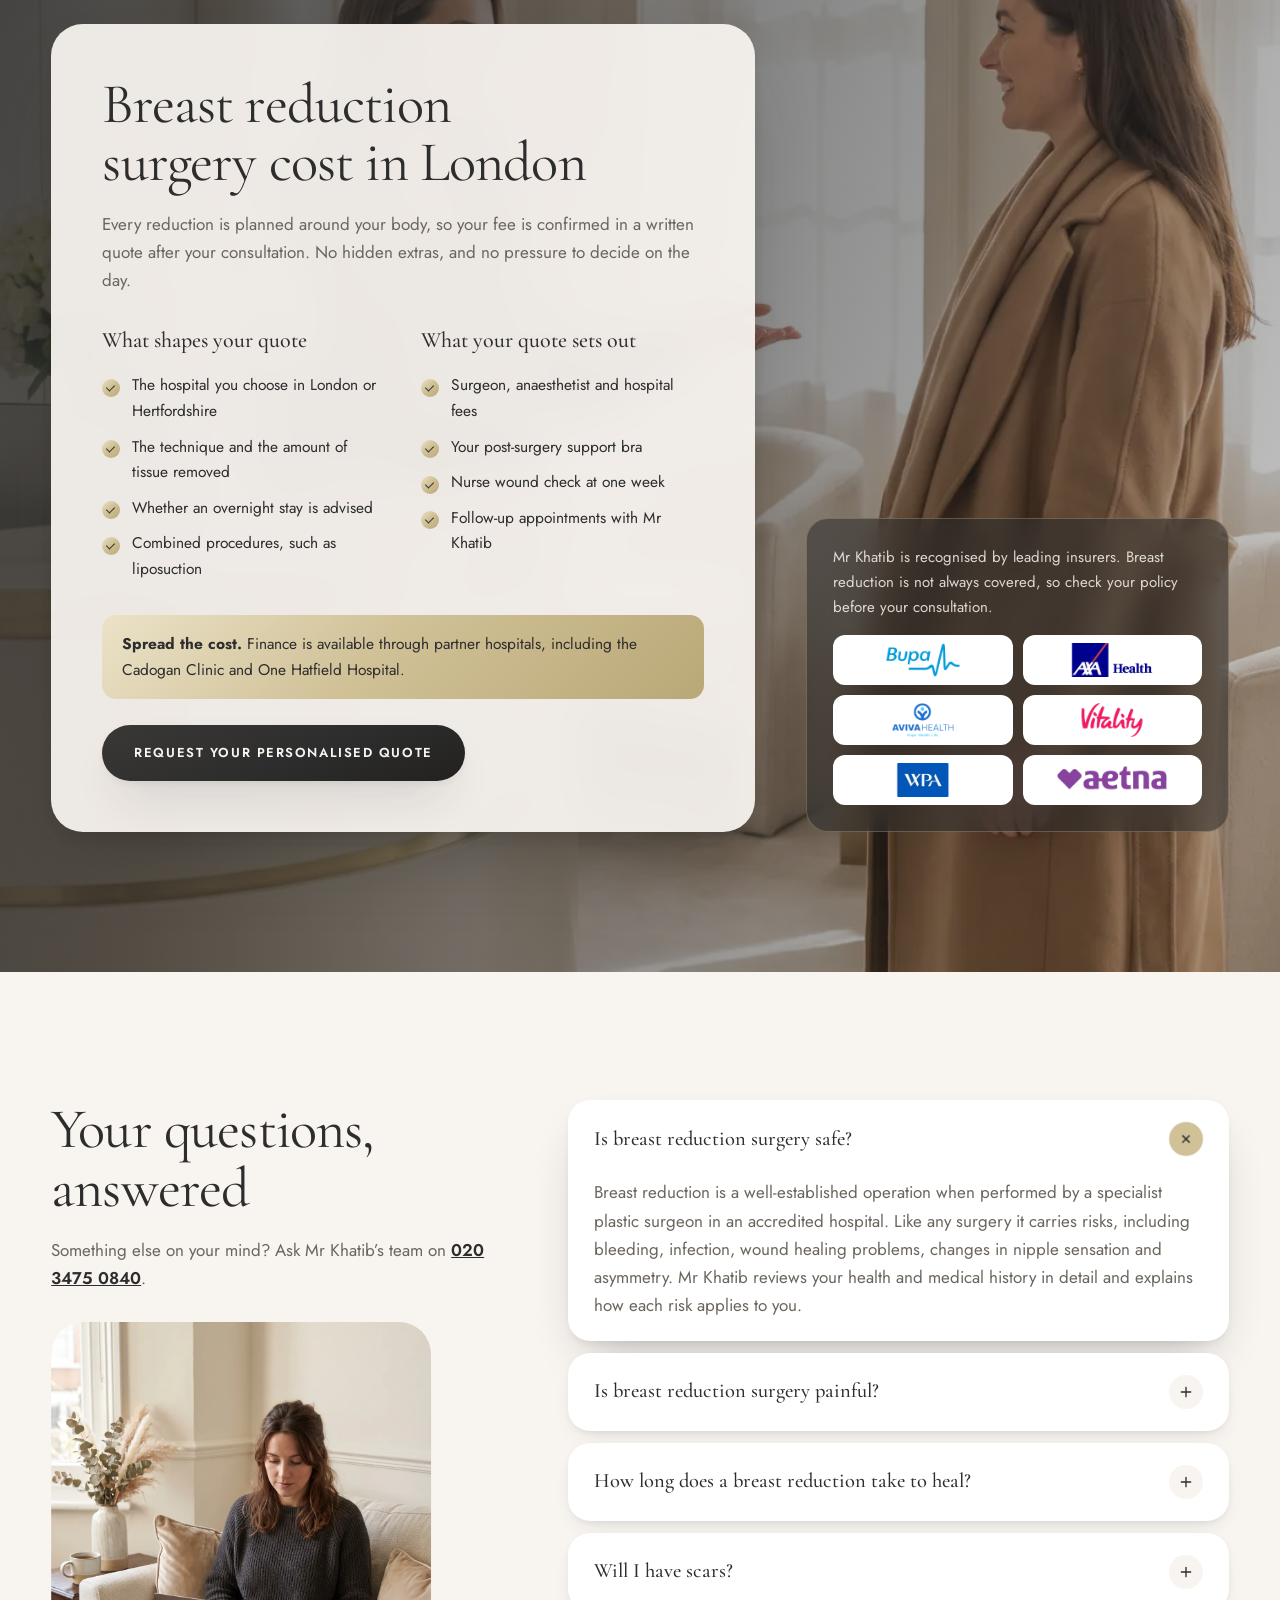
==== commit 7990d6c5: "Add Google tag (GTM-TPLWR8VK) to every page, right after <head> Co-Authored-By: Claude Opus 5.5 <nor" ====
--- a/index.html
+++ b/index.html
@@ -1,6 +1,12 @@
 <!doctype html>
 <html lang="en-GB">
 <head>
+<script async src="https://www.googletagmanager.com/gtm.js?id=GTM-TPLWR8VK"></script>
+<script>
+  window.dataLayer = window.dataLayer || [];
+  function gtag(){dataLayer.push(arguments);}
+  gtag('js', new Date());
+</script>
 <meta charset="utf-8">
 <meta name="viewport" content="width=device-width, initial-scale=1, viewport-fit=cover">
 <title>Breast Reduction Surgery London | Mr Manaf Khatib, Consultant Plastic Surgeon</title>
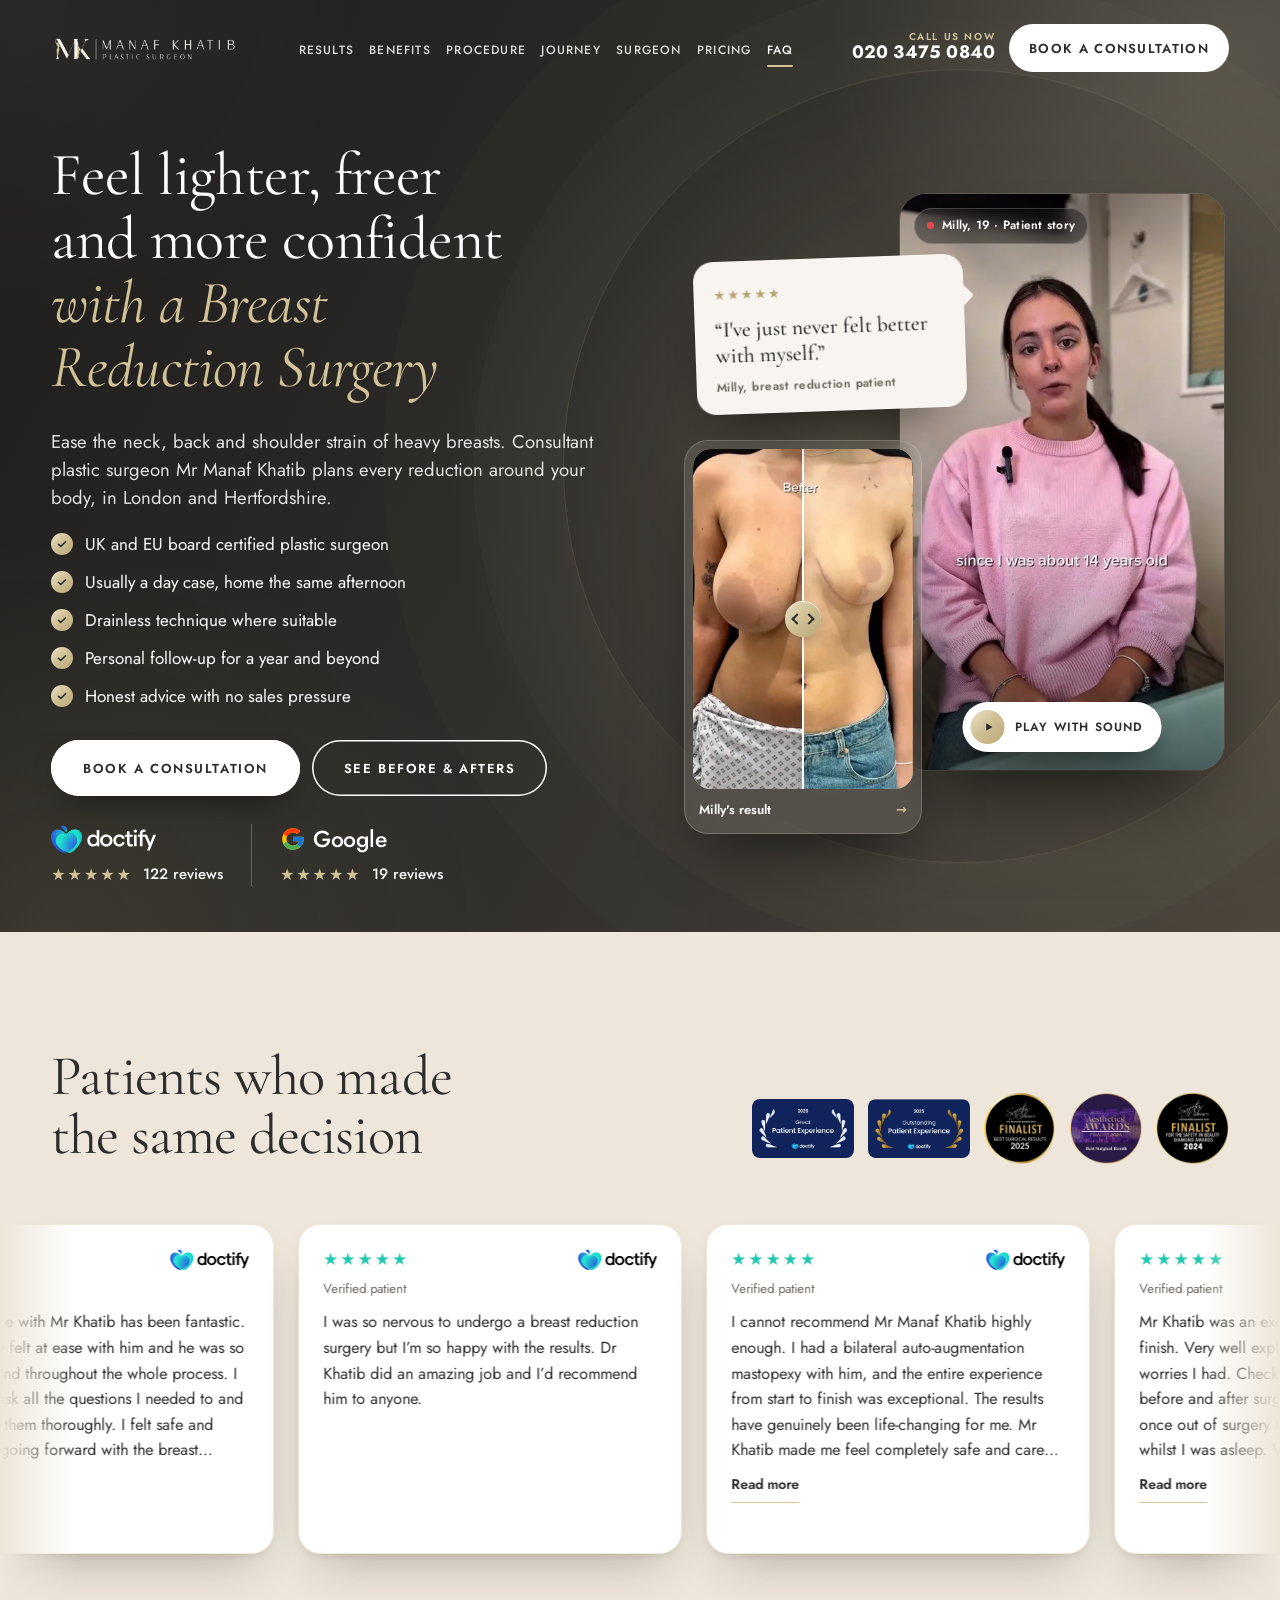
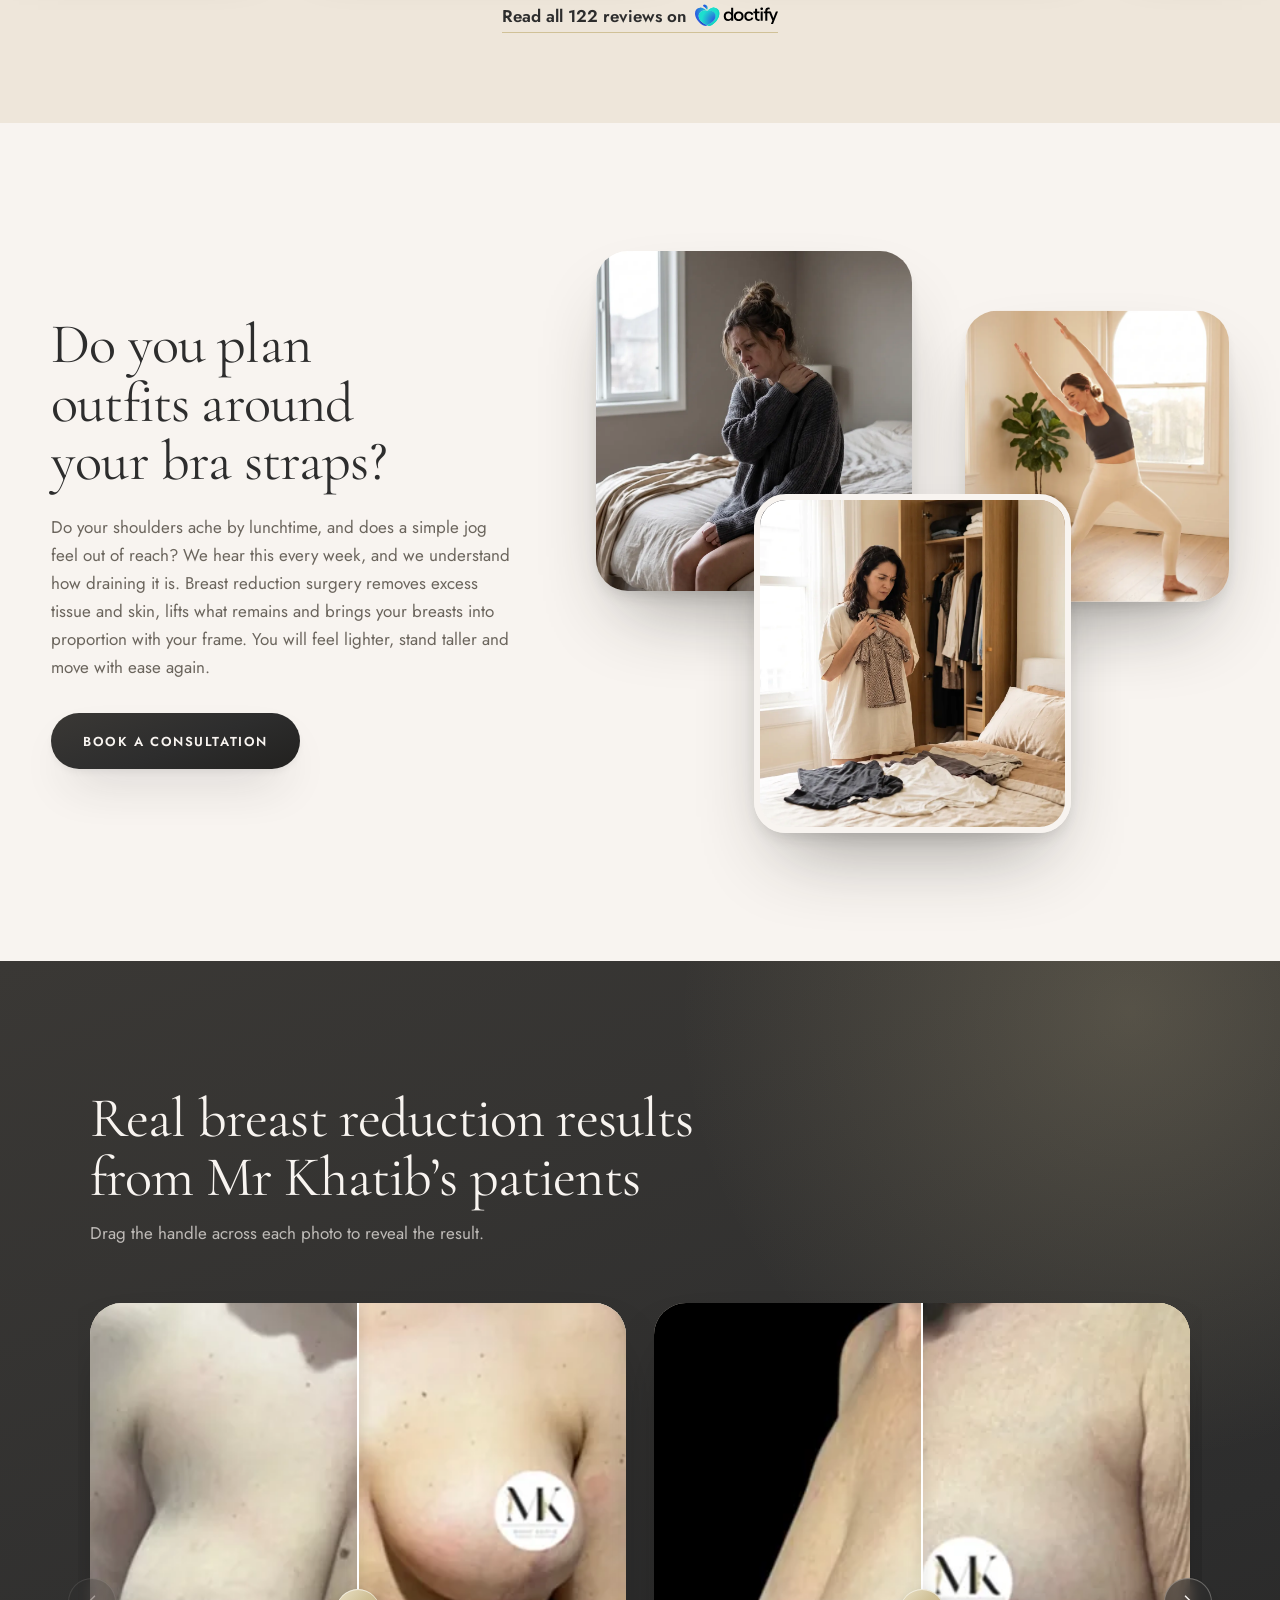
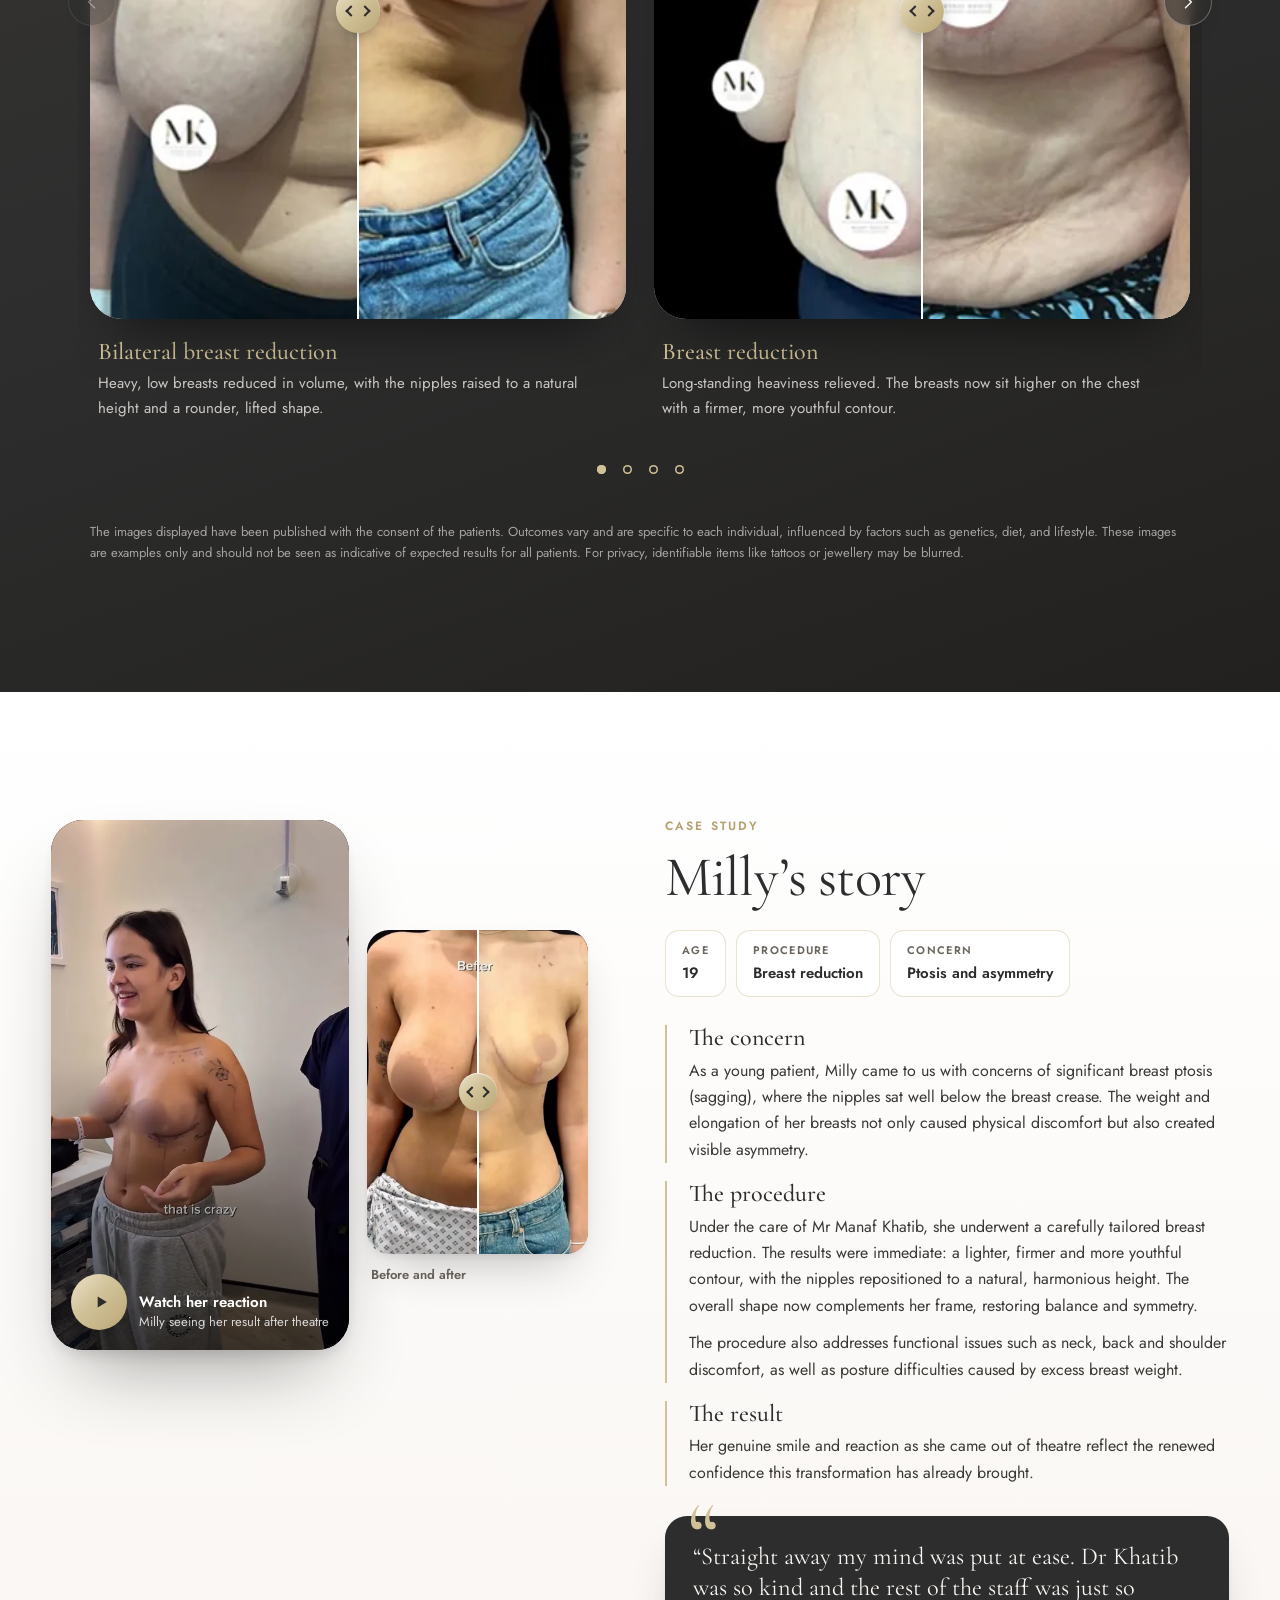
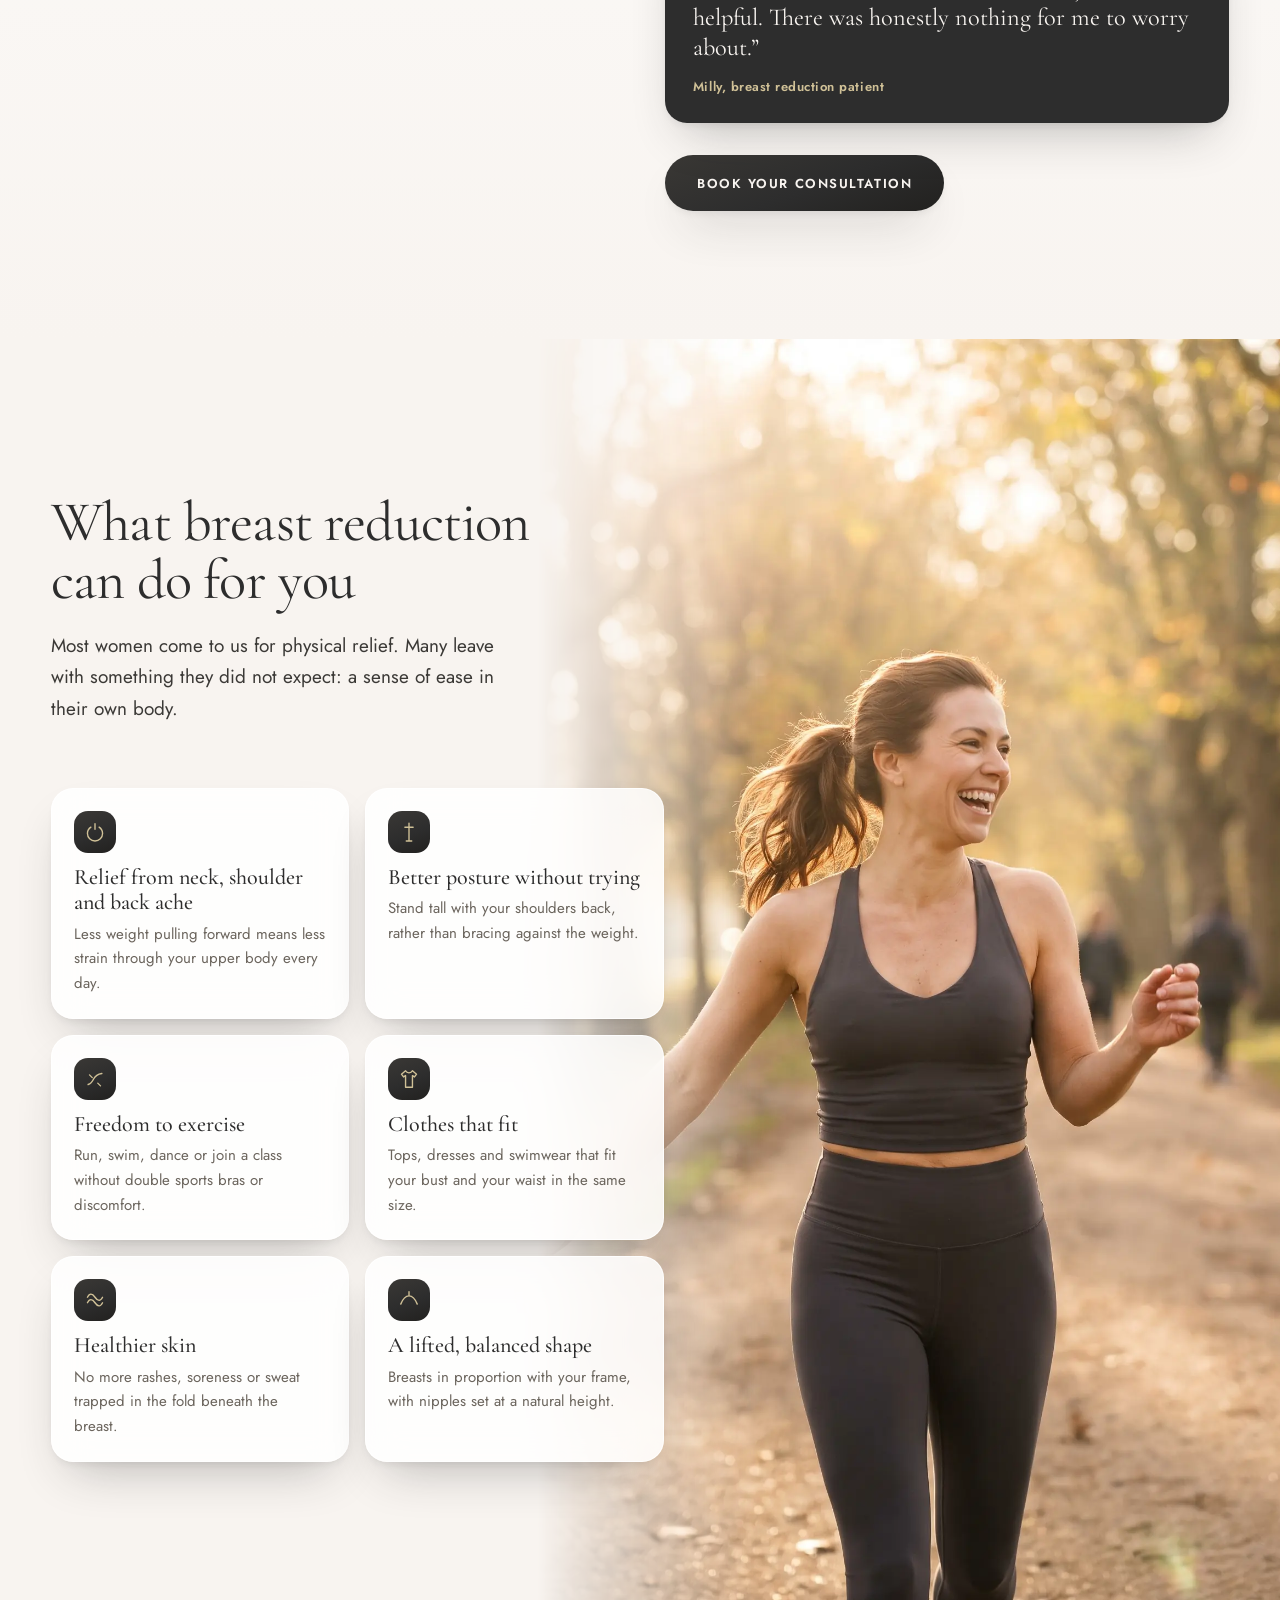
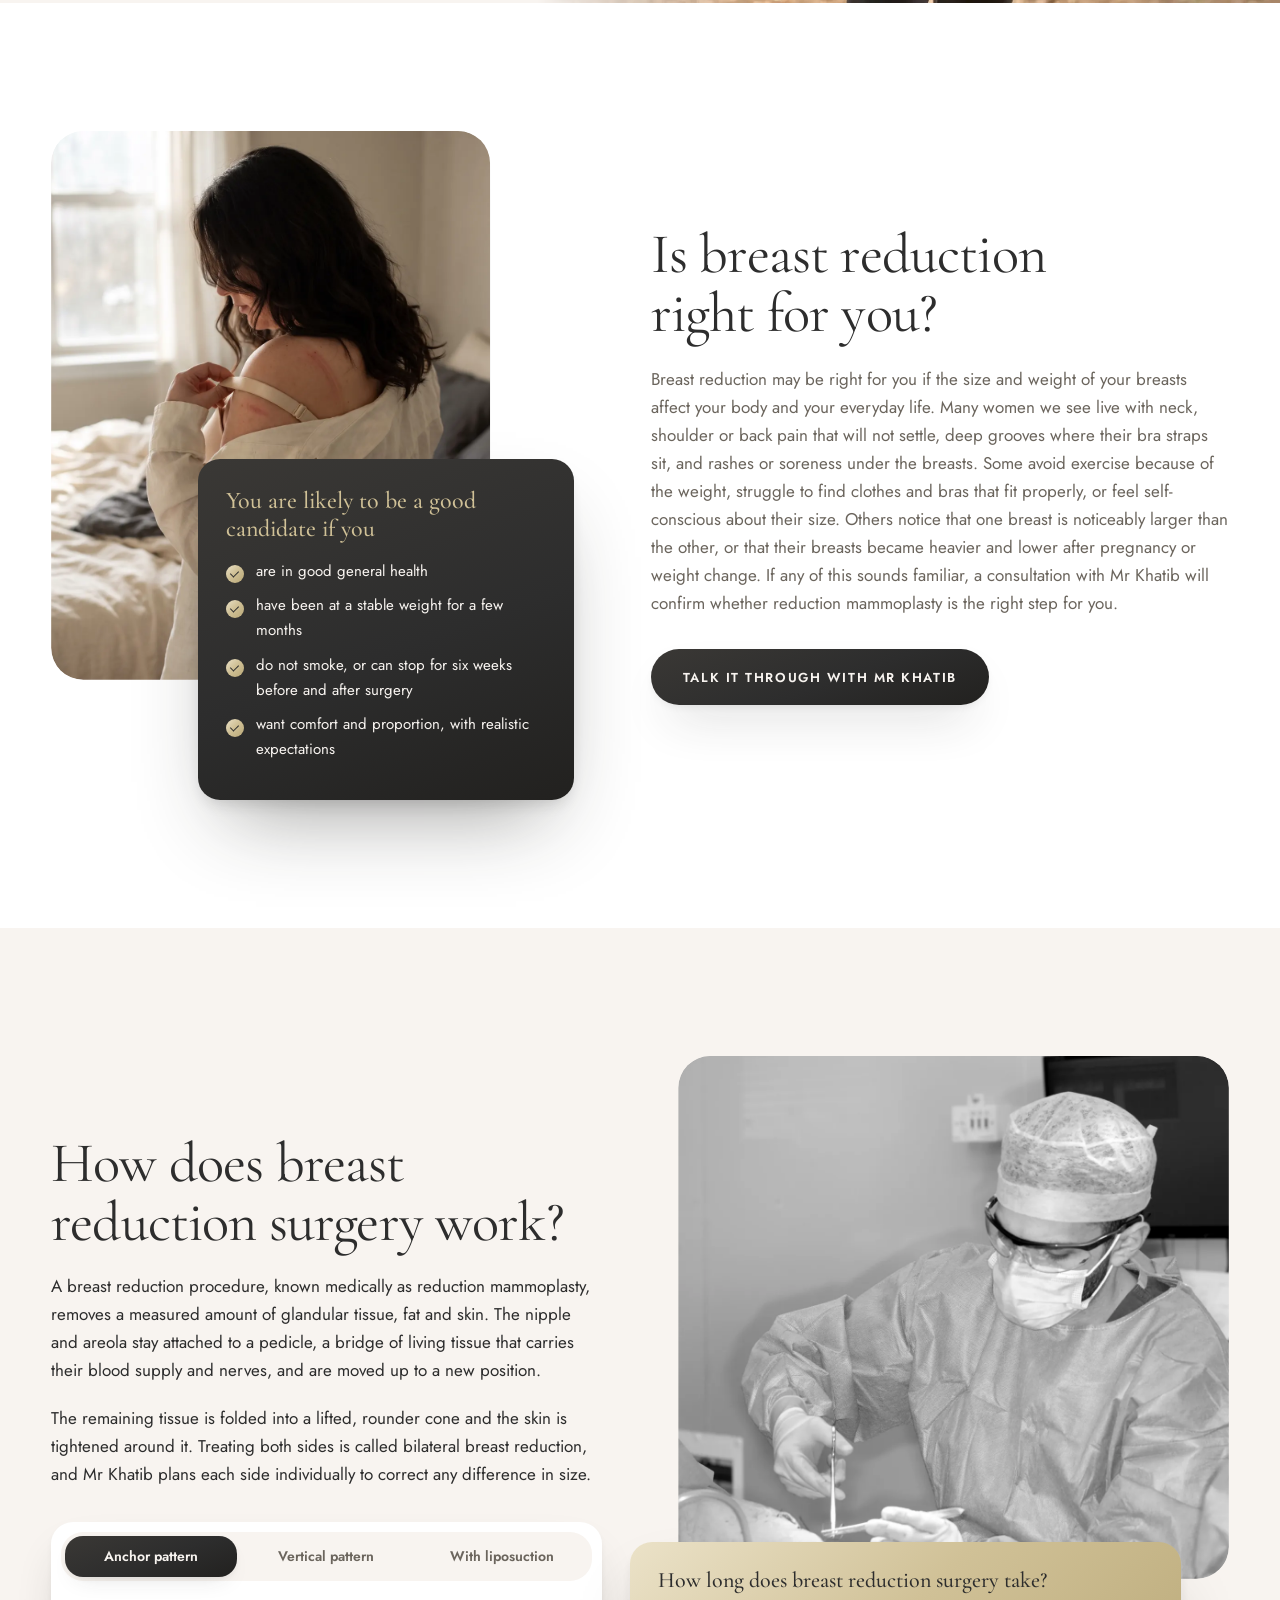
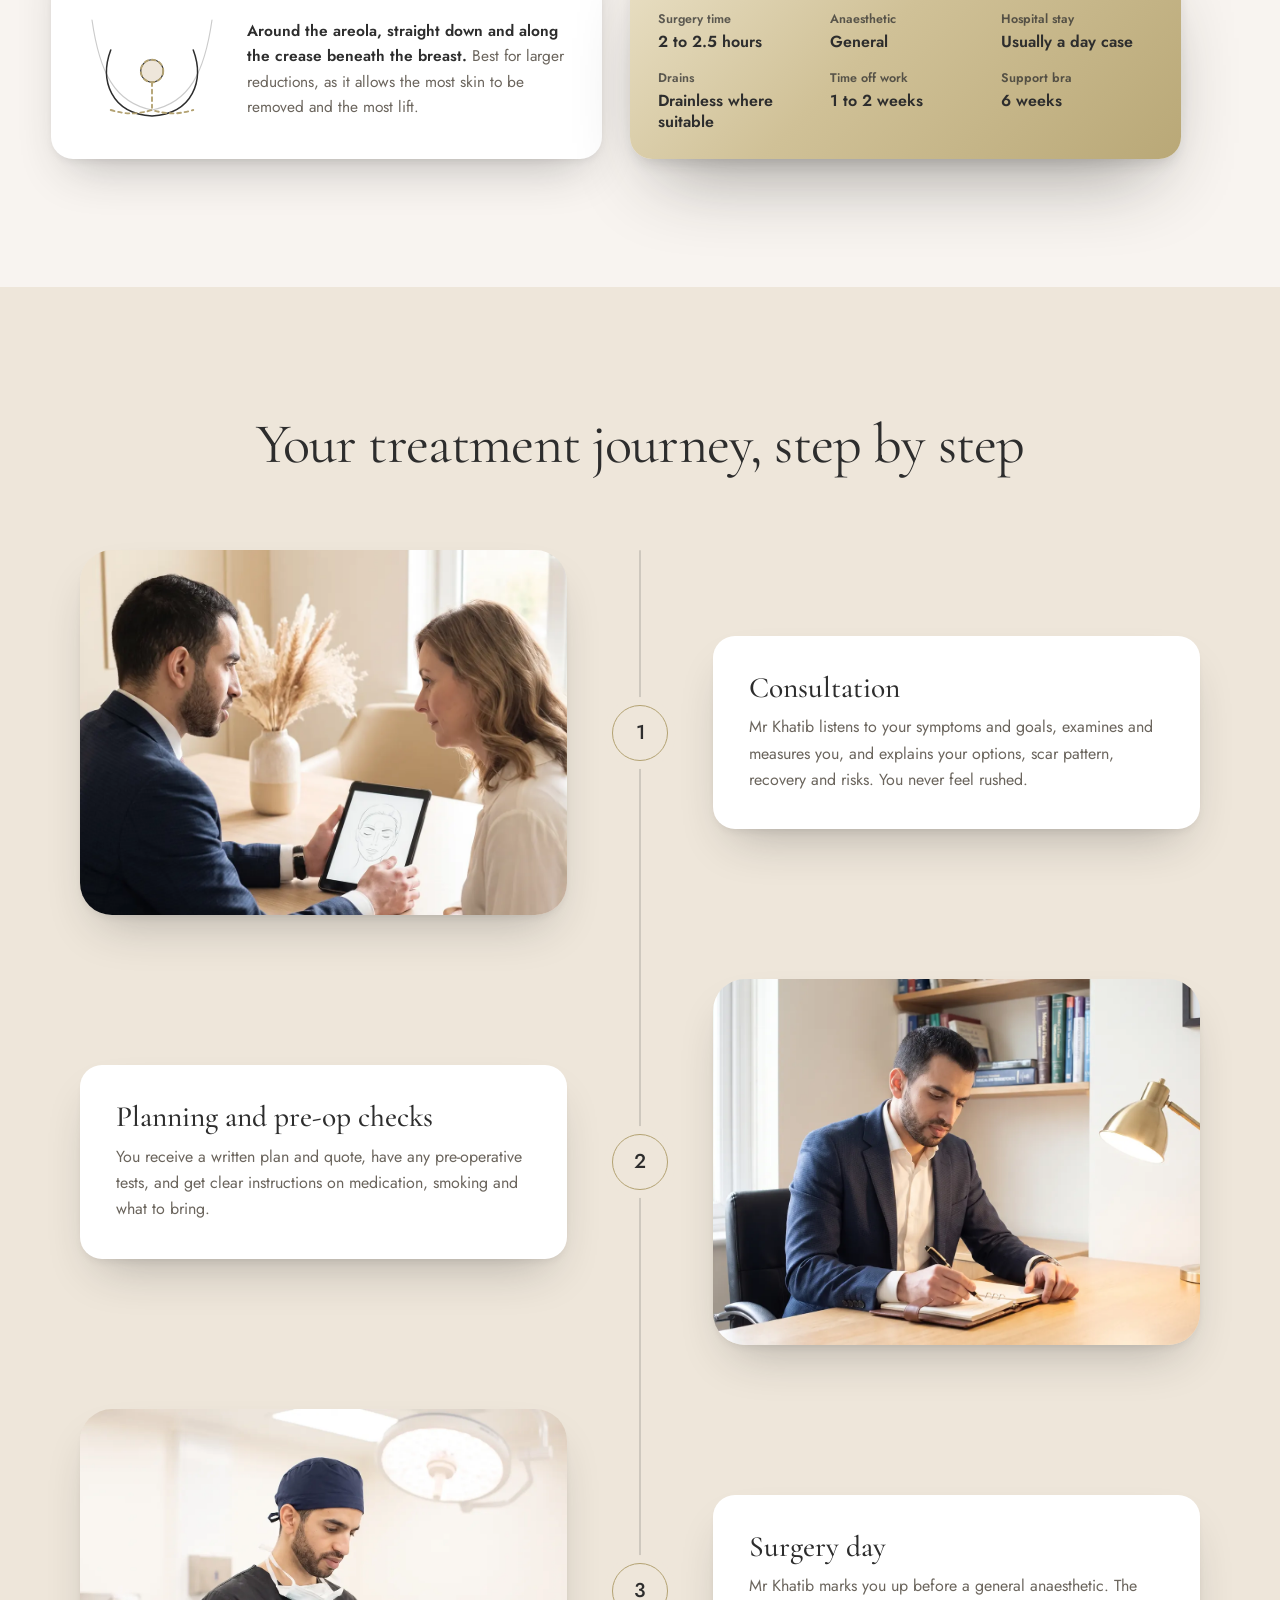
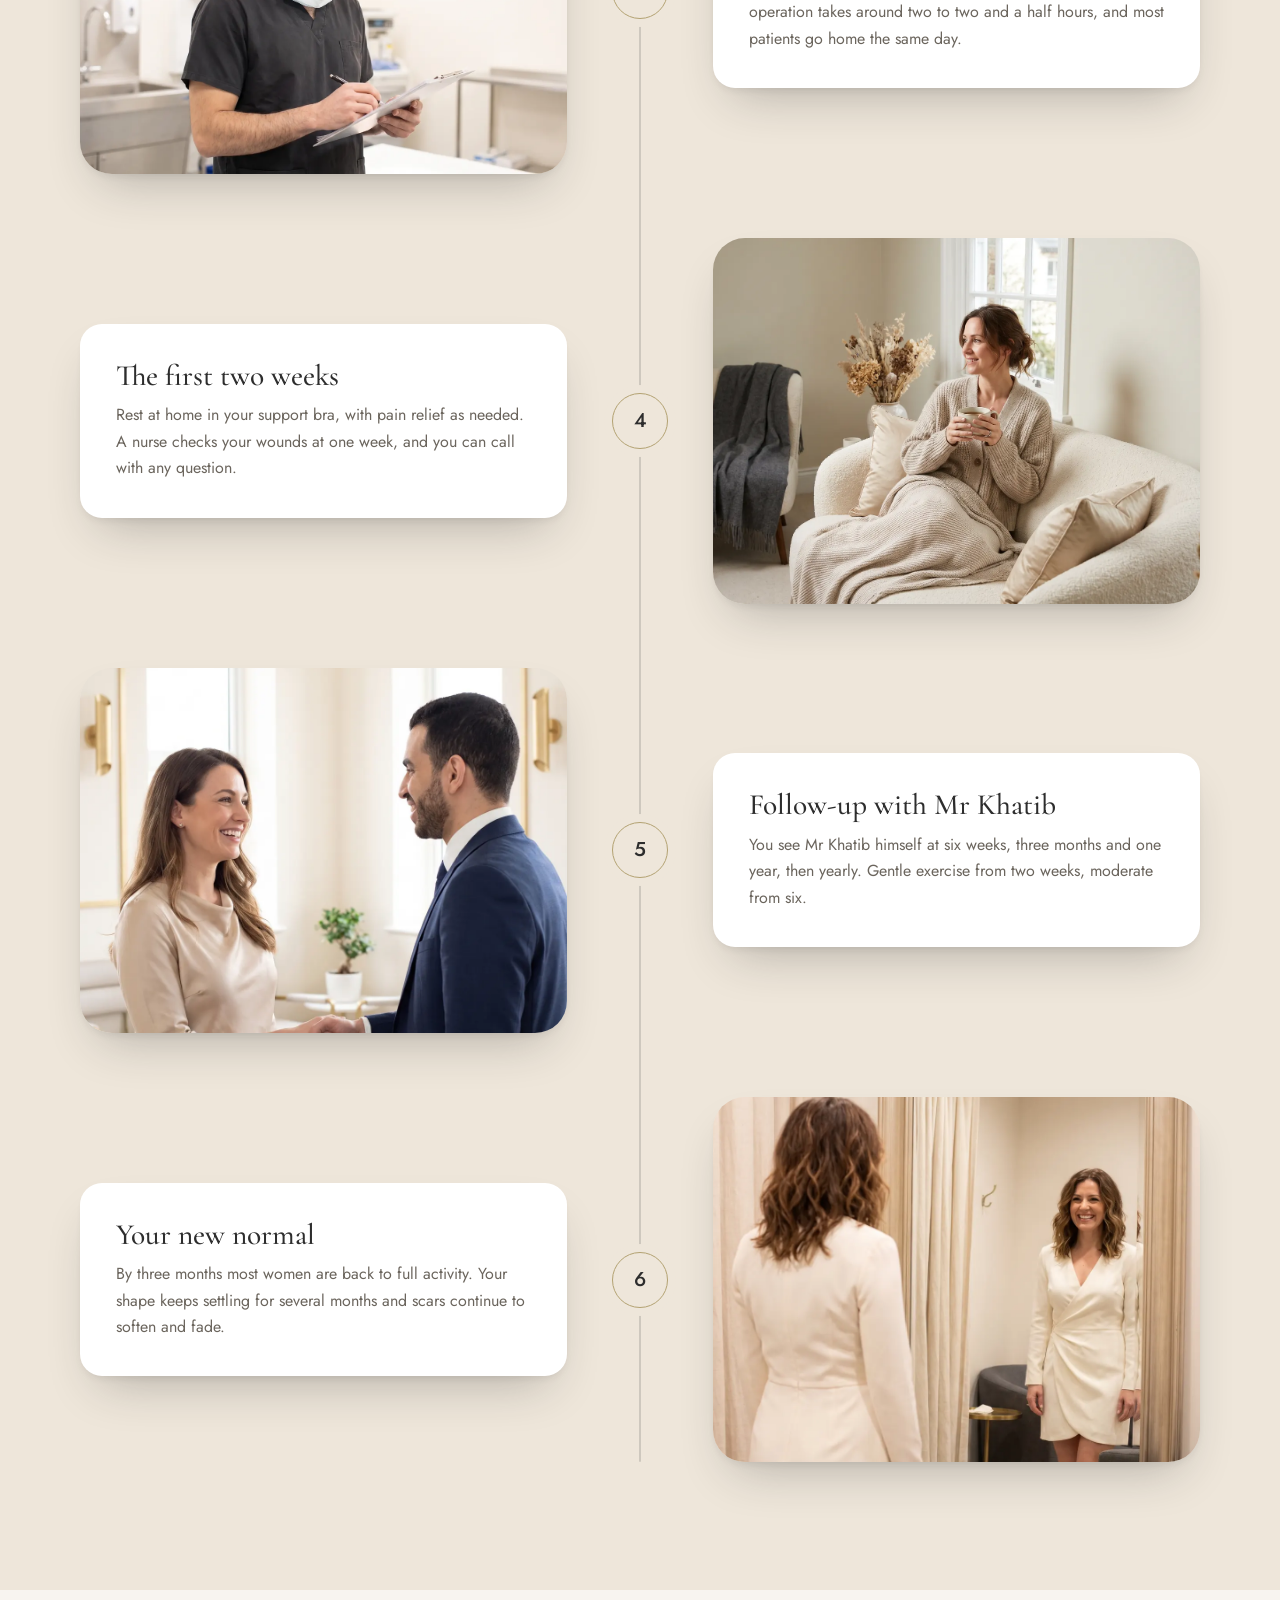
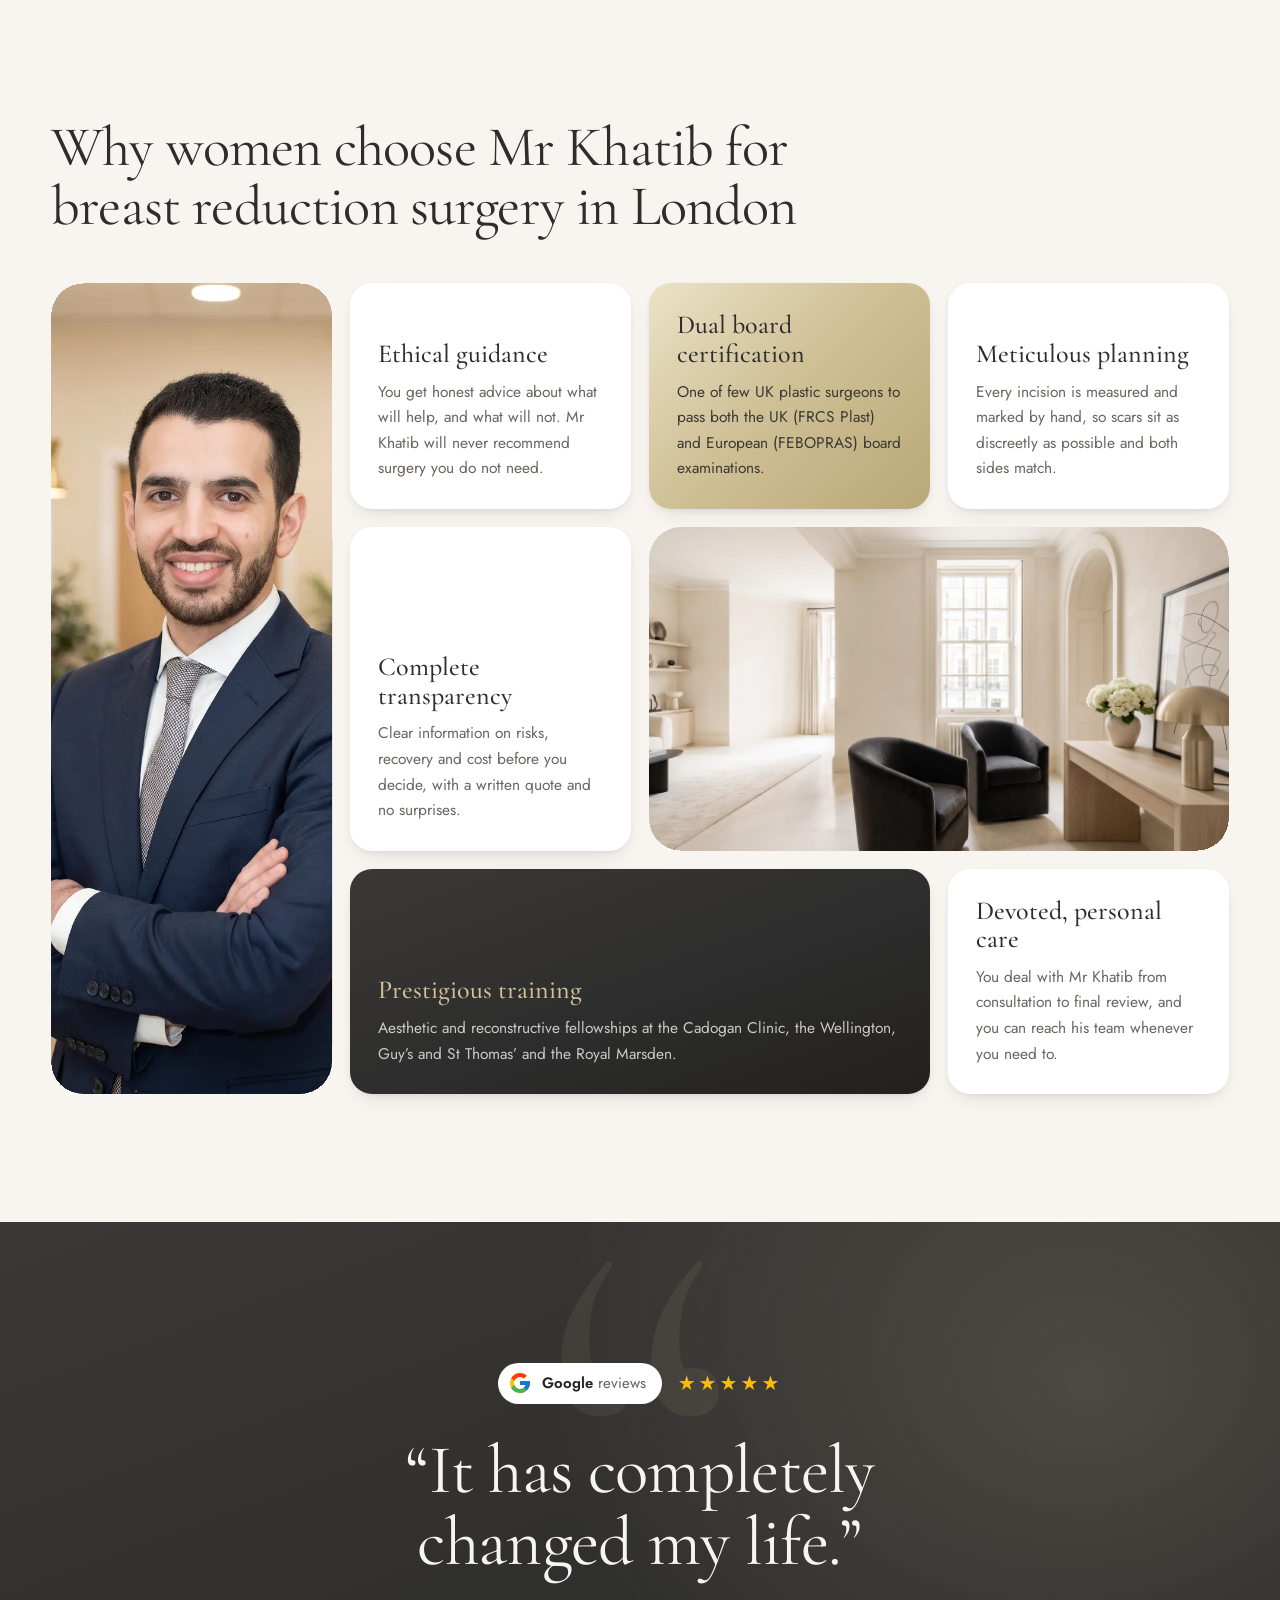
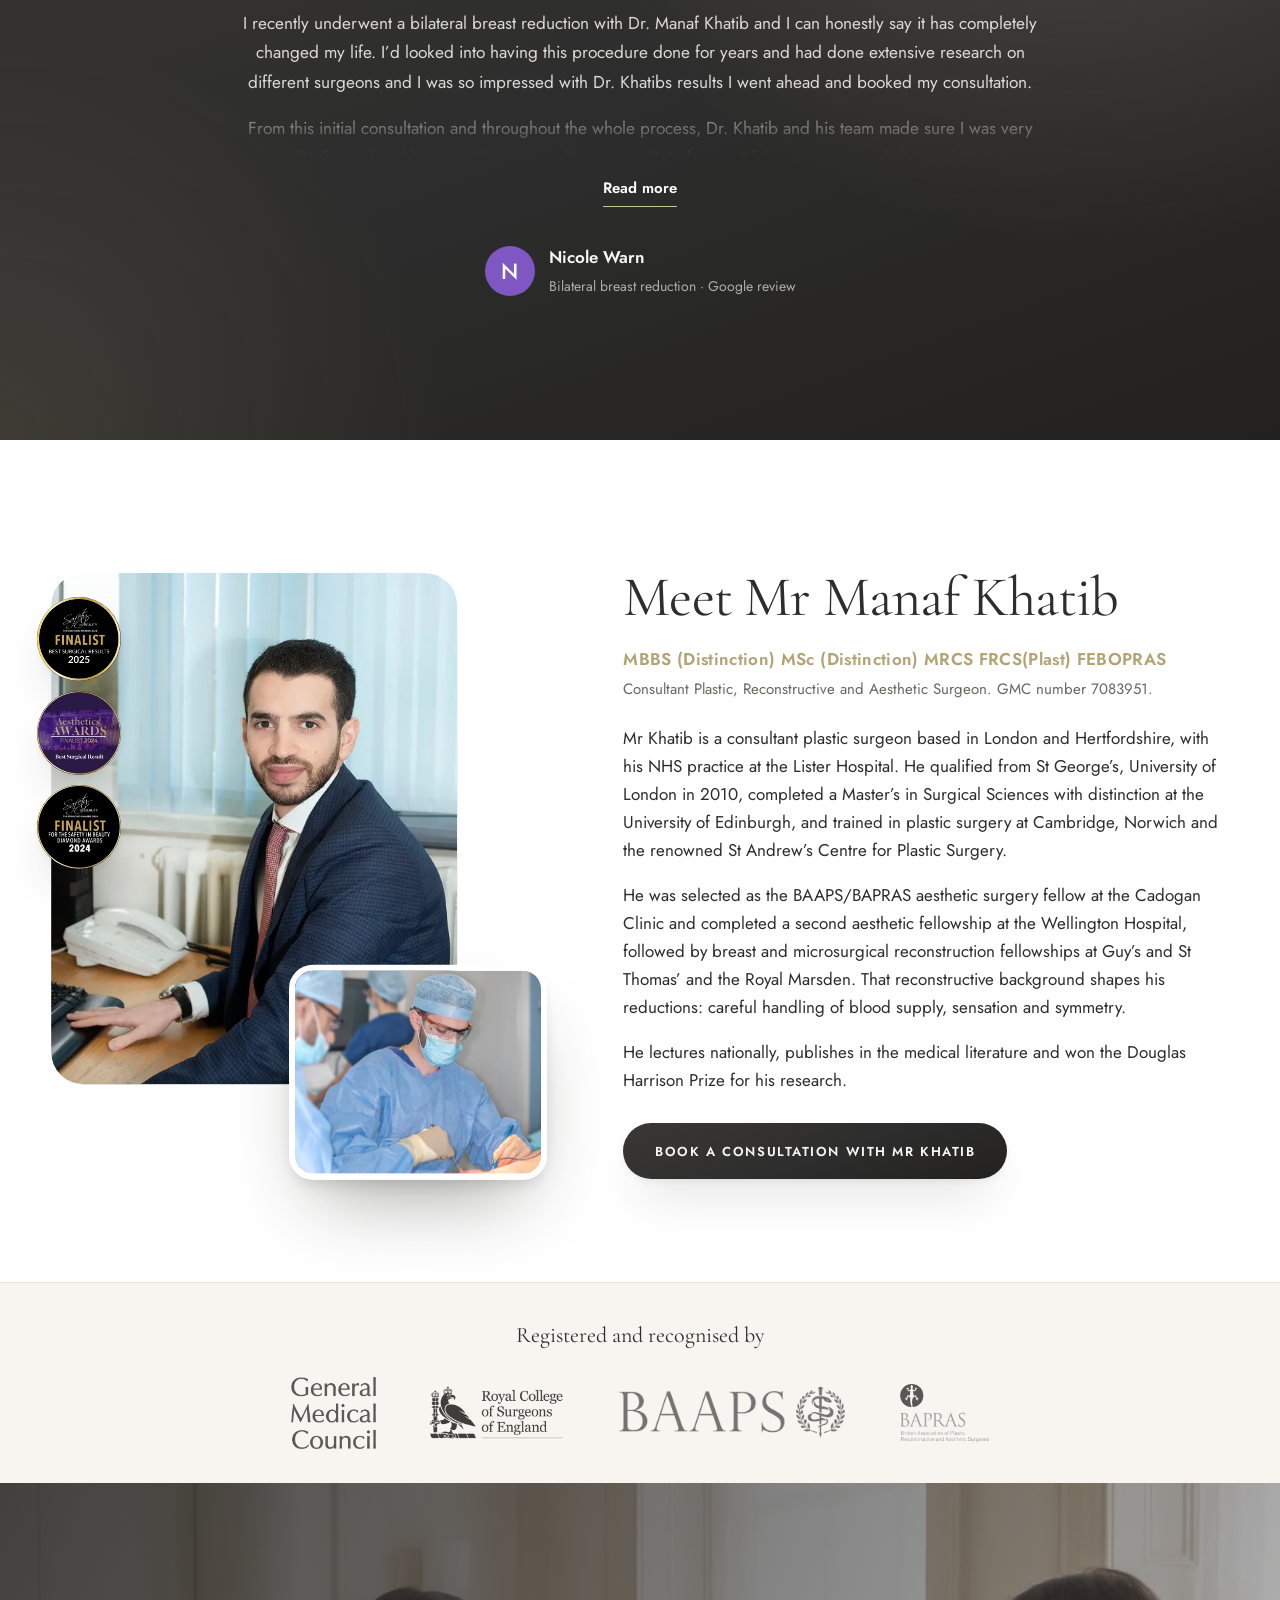
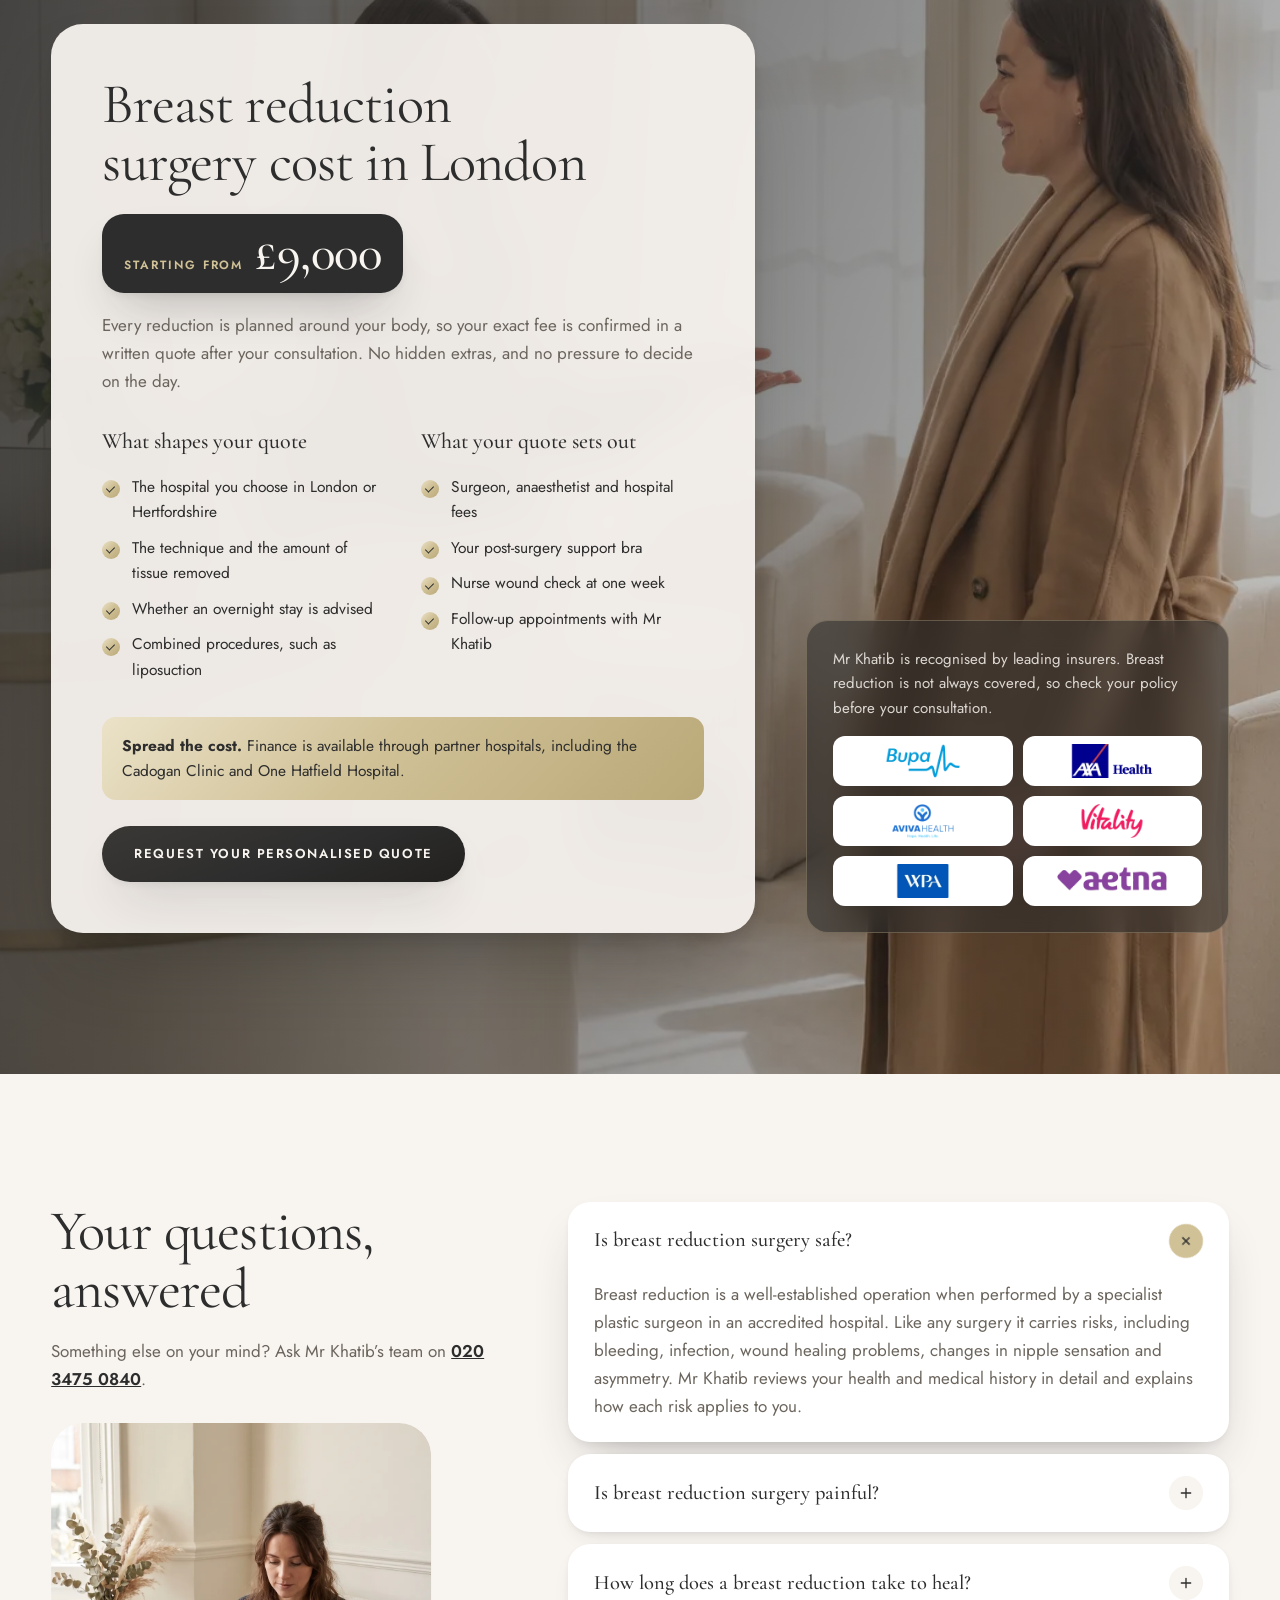
==== commit 47b61697: "Pricing: show the starting price, from £9,000 Co-Authored-By: Claude Opus 5.5 <noreply@anthropic.com" ====
--- a/index.html
+++ b/index.html
@@ -509,7 +509,8 @@
   <div class="wrap price__grid">
     <div class="price__card">
       <h2 id="price-title" class="h2">Breast reduction surgery cost in London</h2>
-      <p class="lead">Every reduction is planned around your body, so your fee is confirmed in a written quote after your consultation. No hidden extras, and no pressure to decide on the day.</p>
+      <p class="price__from"><span>Starting from</span><b>£9,000</b></p>
+      <p class="lead">Every reduction is planned around your body, so your exact fee is confirmed in a written quote after your consultation. No hidden extras, and no pressure to decide on the day.</p>
       <div class="price__cols">
         <div>
           <h3>What shapes your quote</h3>
--- a/css/styles.css
+++ b/css/styles.css
@@ -580,6 +580,9 @@
 .price__grid{display:grid;grid-template-columns:minmax(0,1.25fr) minmax(0,.75fr);gap:clamp(24px,4vw,60px);align-items:end}
 .price__card{padding:clamp(28px,4vw,52px);border-radius:var(--r-img);background:rgba(248,244,240,.94);backdrop-filter:blur(18px);box-shadow:var(--sh-3)}
 .price__card .lead{margin:18px 0 28px;max-width:36em}
+.price__from{display:inline-flex;align-items:baseline;gap:12px;margin:22px 0 0;padding:14px 22px;border-radius:var(--r-card);background:var(--ink);color:var(--ivory);box-shadow:var(--sh-2)}
+.price__from span{font:600 12px/1 var(--sans);letter-spacing:.16em;text-transform:uppercase;color:var(--gold)}
+.price__from b{font:500 clamp(36px,4vw,52px)/1 var(--serif);letter-spacing:-.01em}
 .price__cols{display:grid;grid-template-columns:1fr 1fr;gap:24px 36px;margin-bottom:24px}
 .price__cols h3{font-family:var(--serif);font-size:22px;margin-bottom:14px}
 .price__cols li{font-size:15.5px}
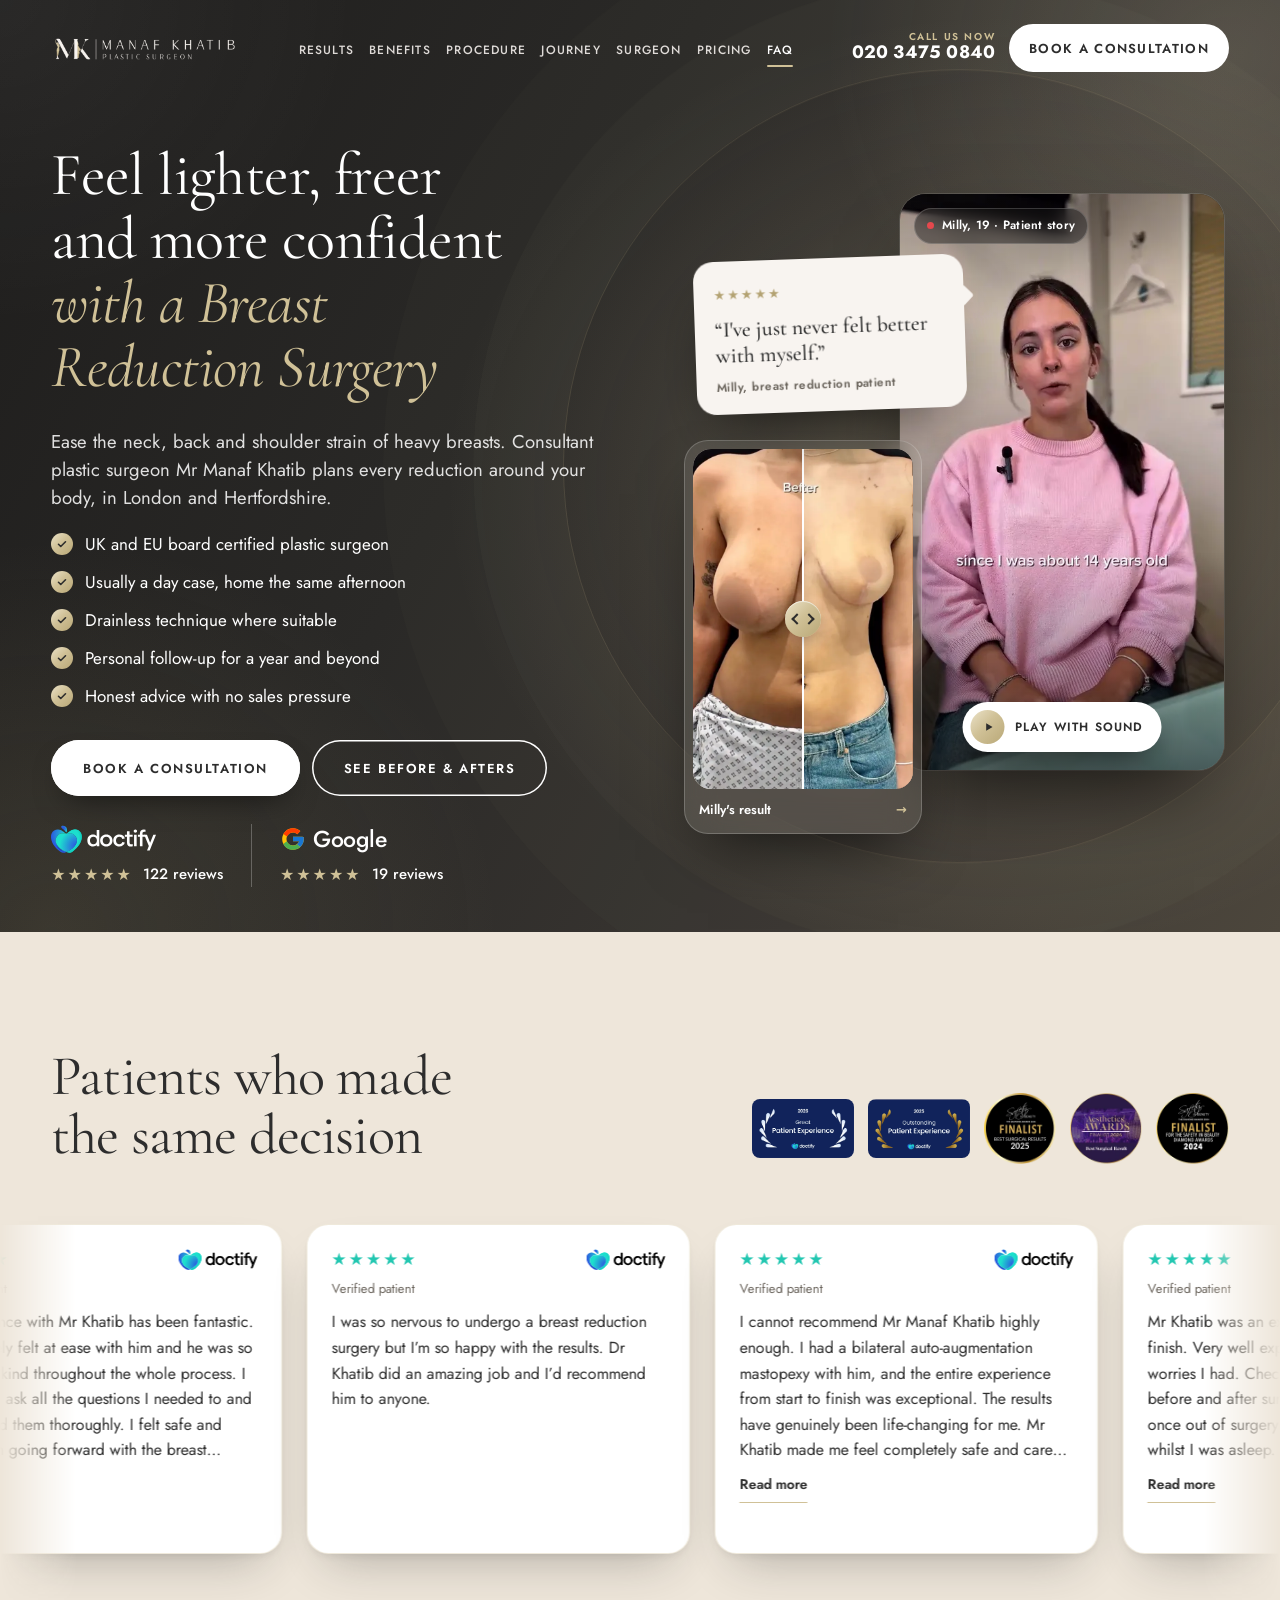
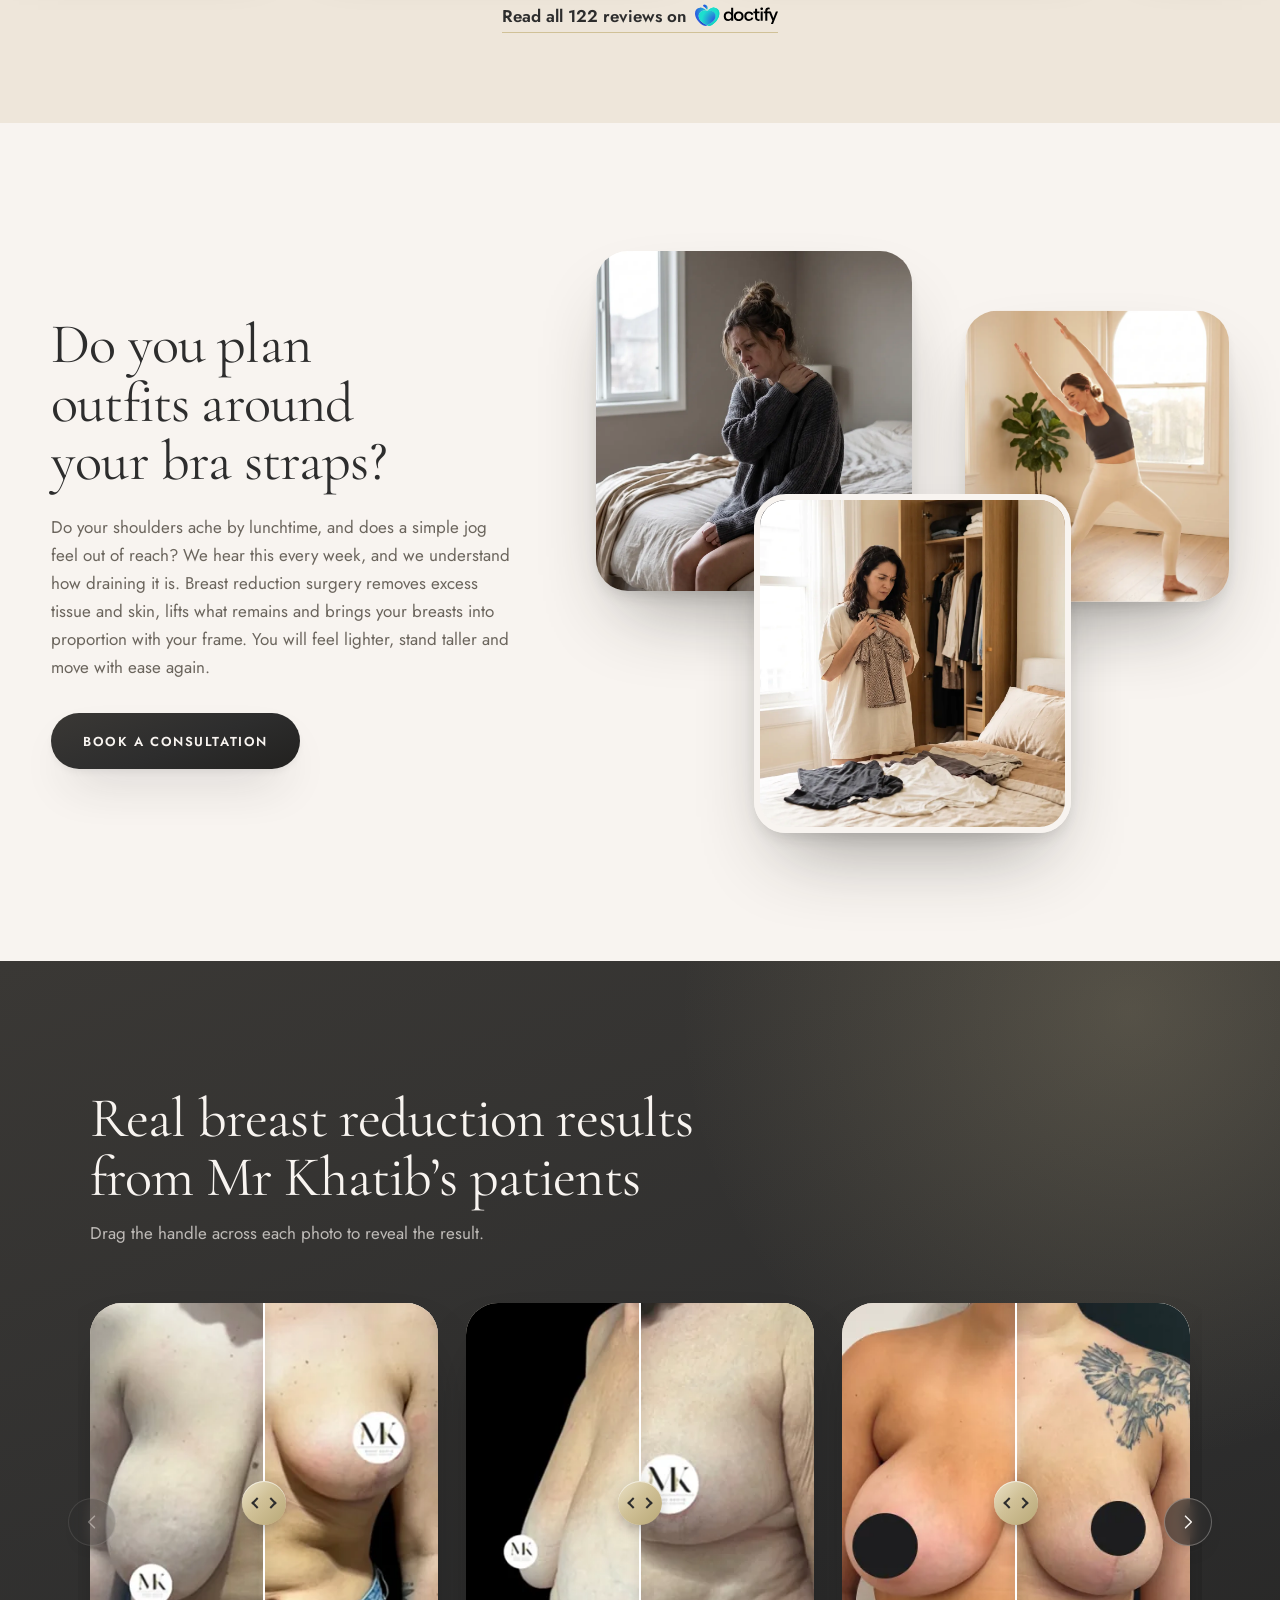
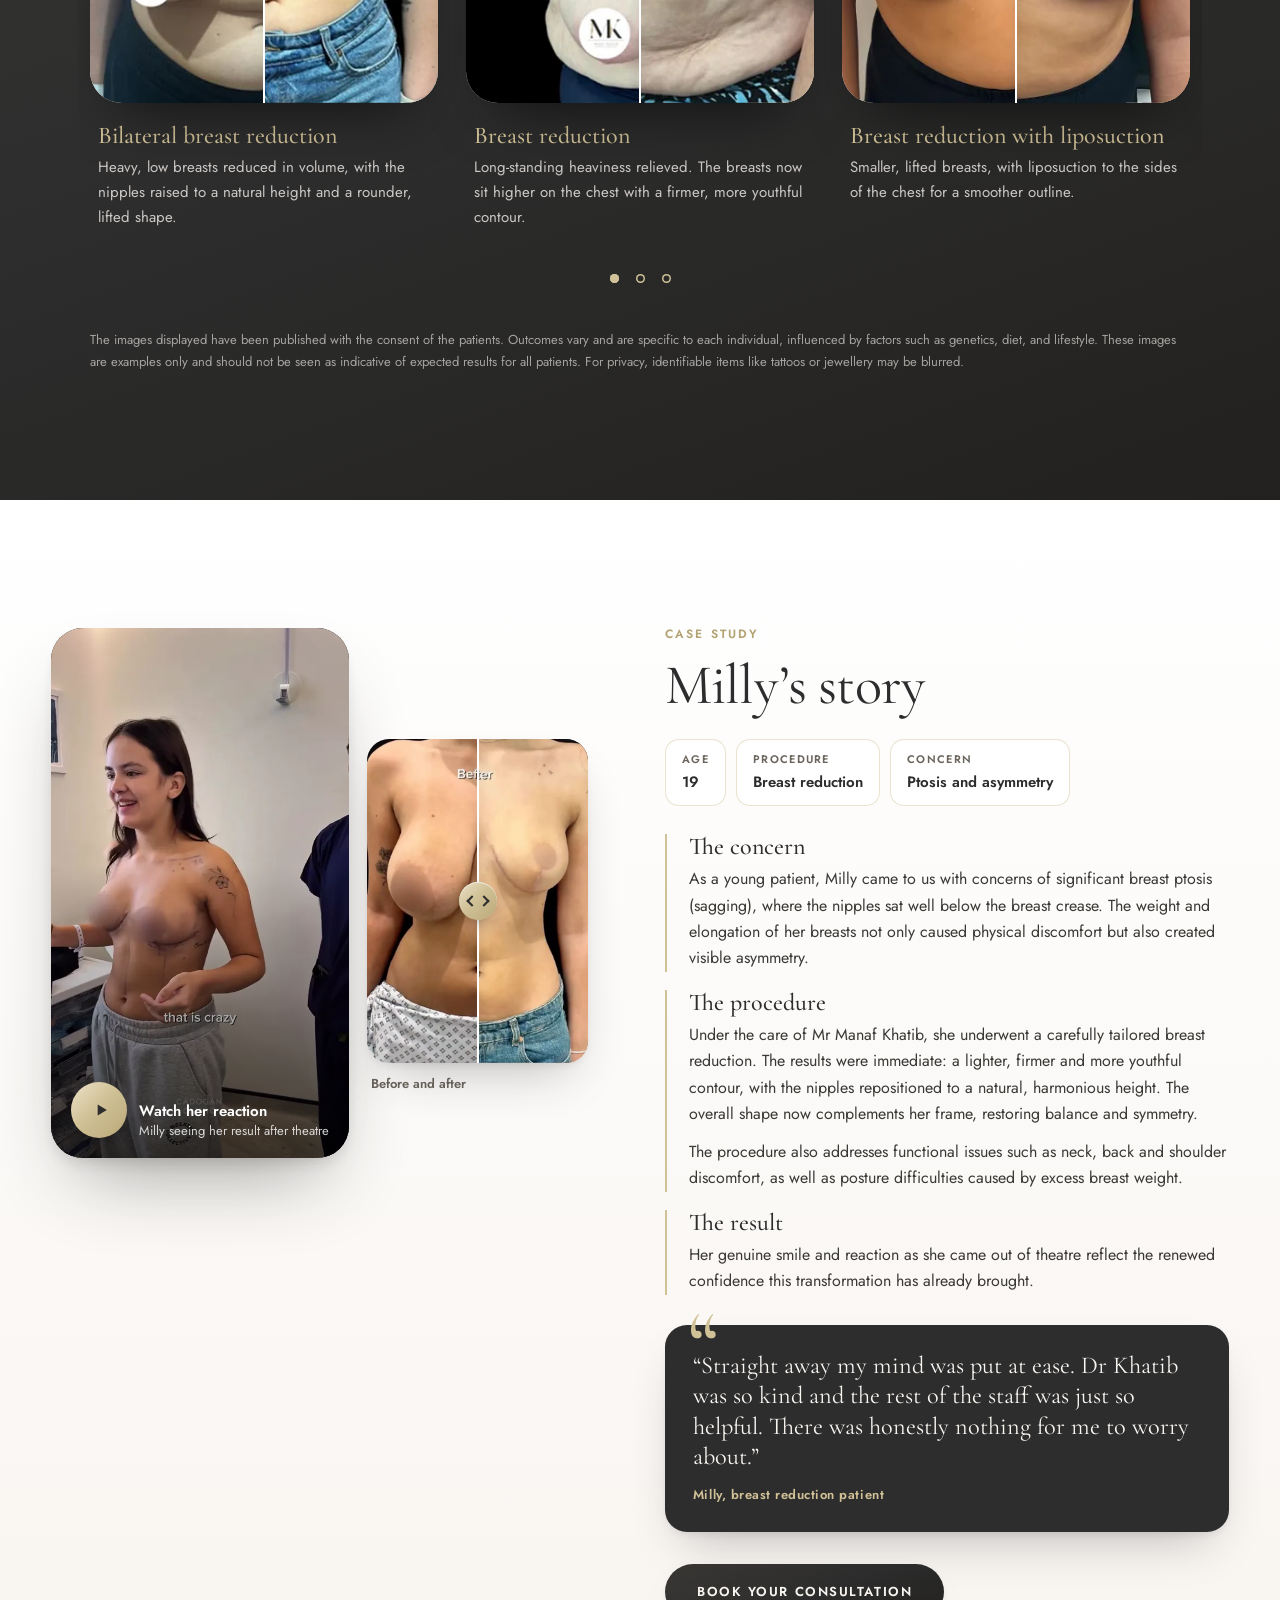
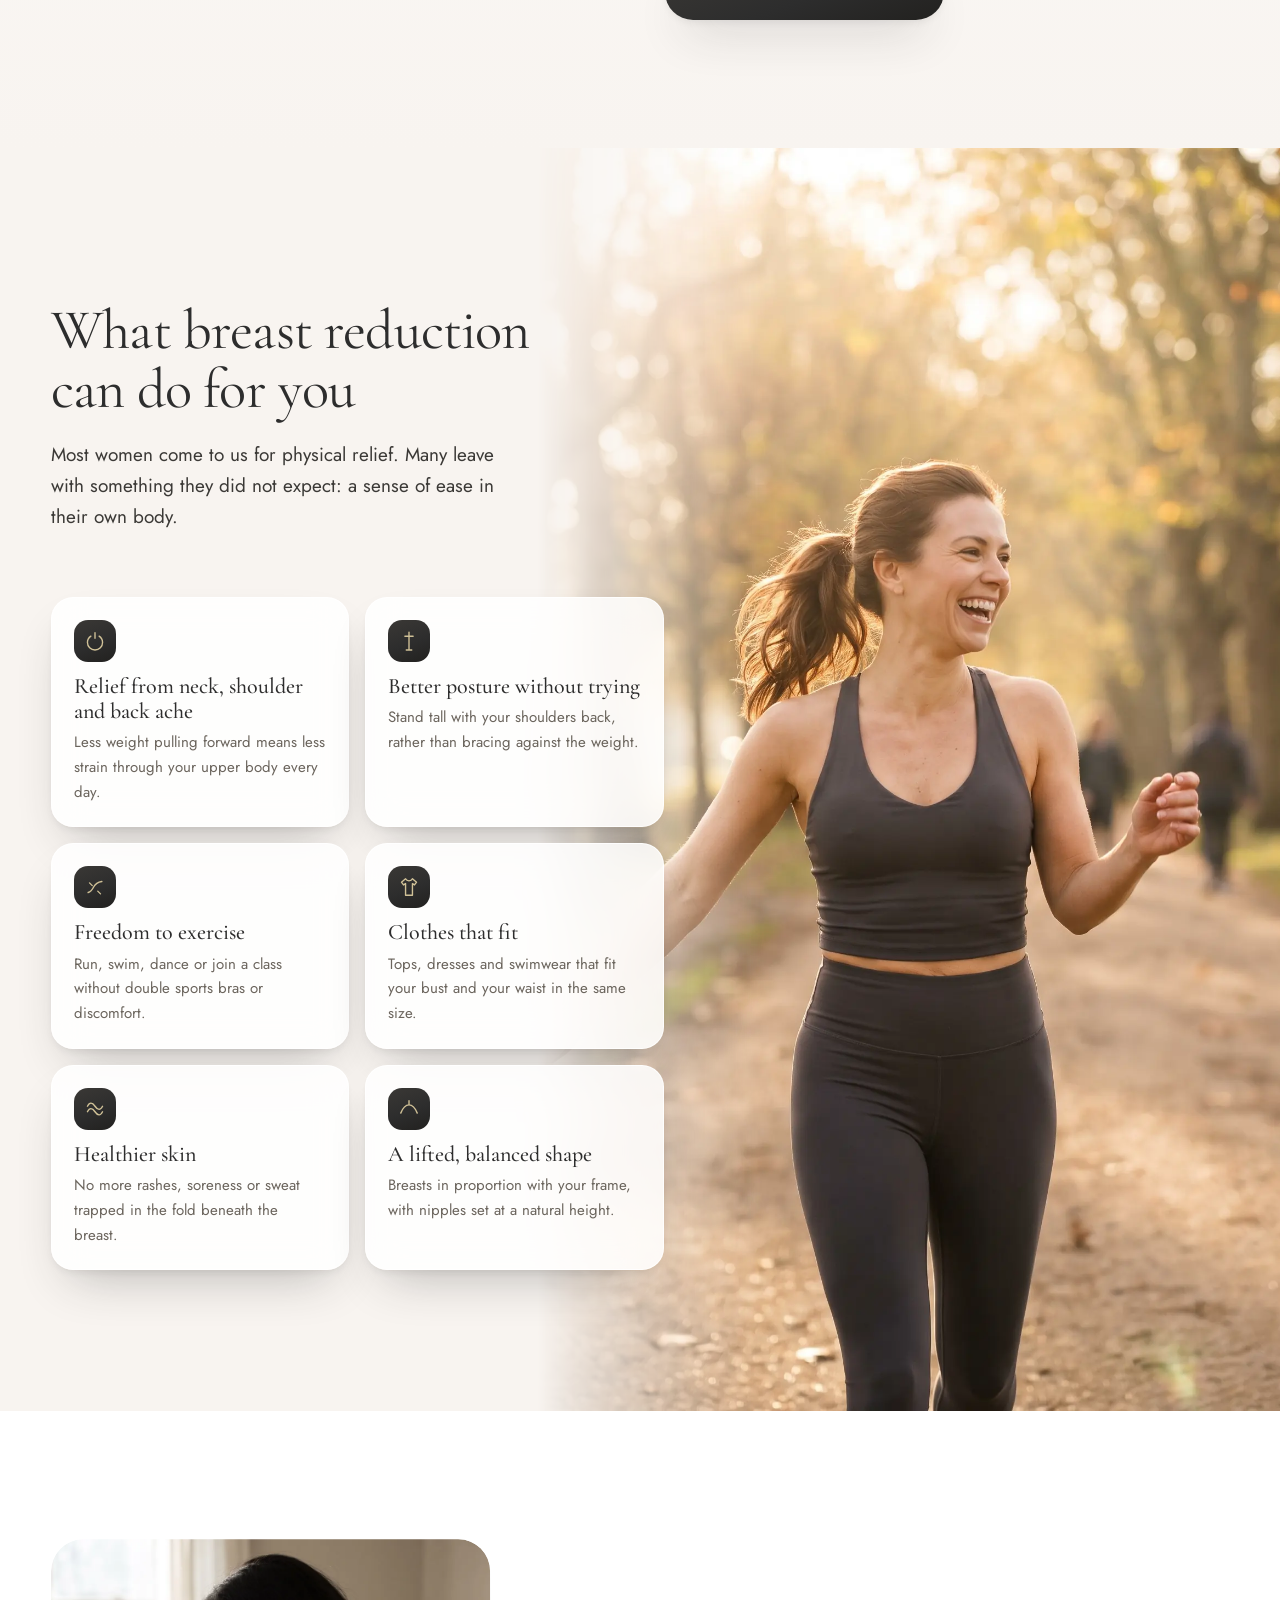
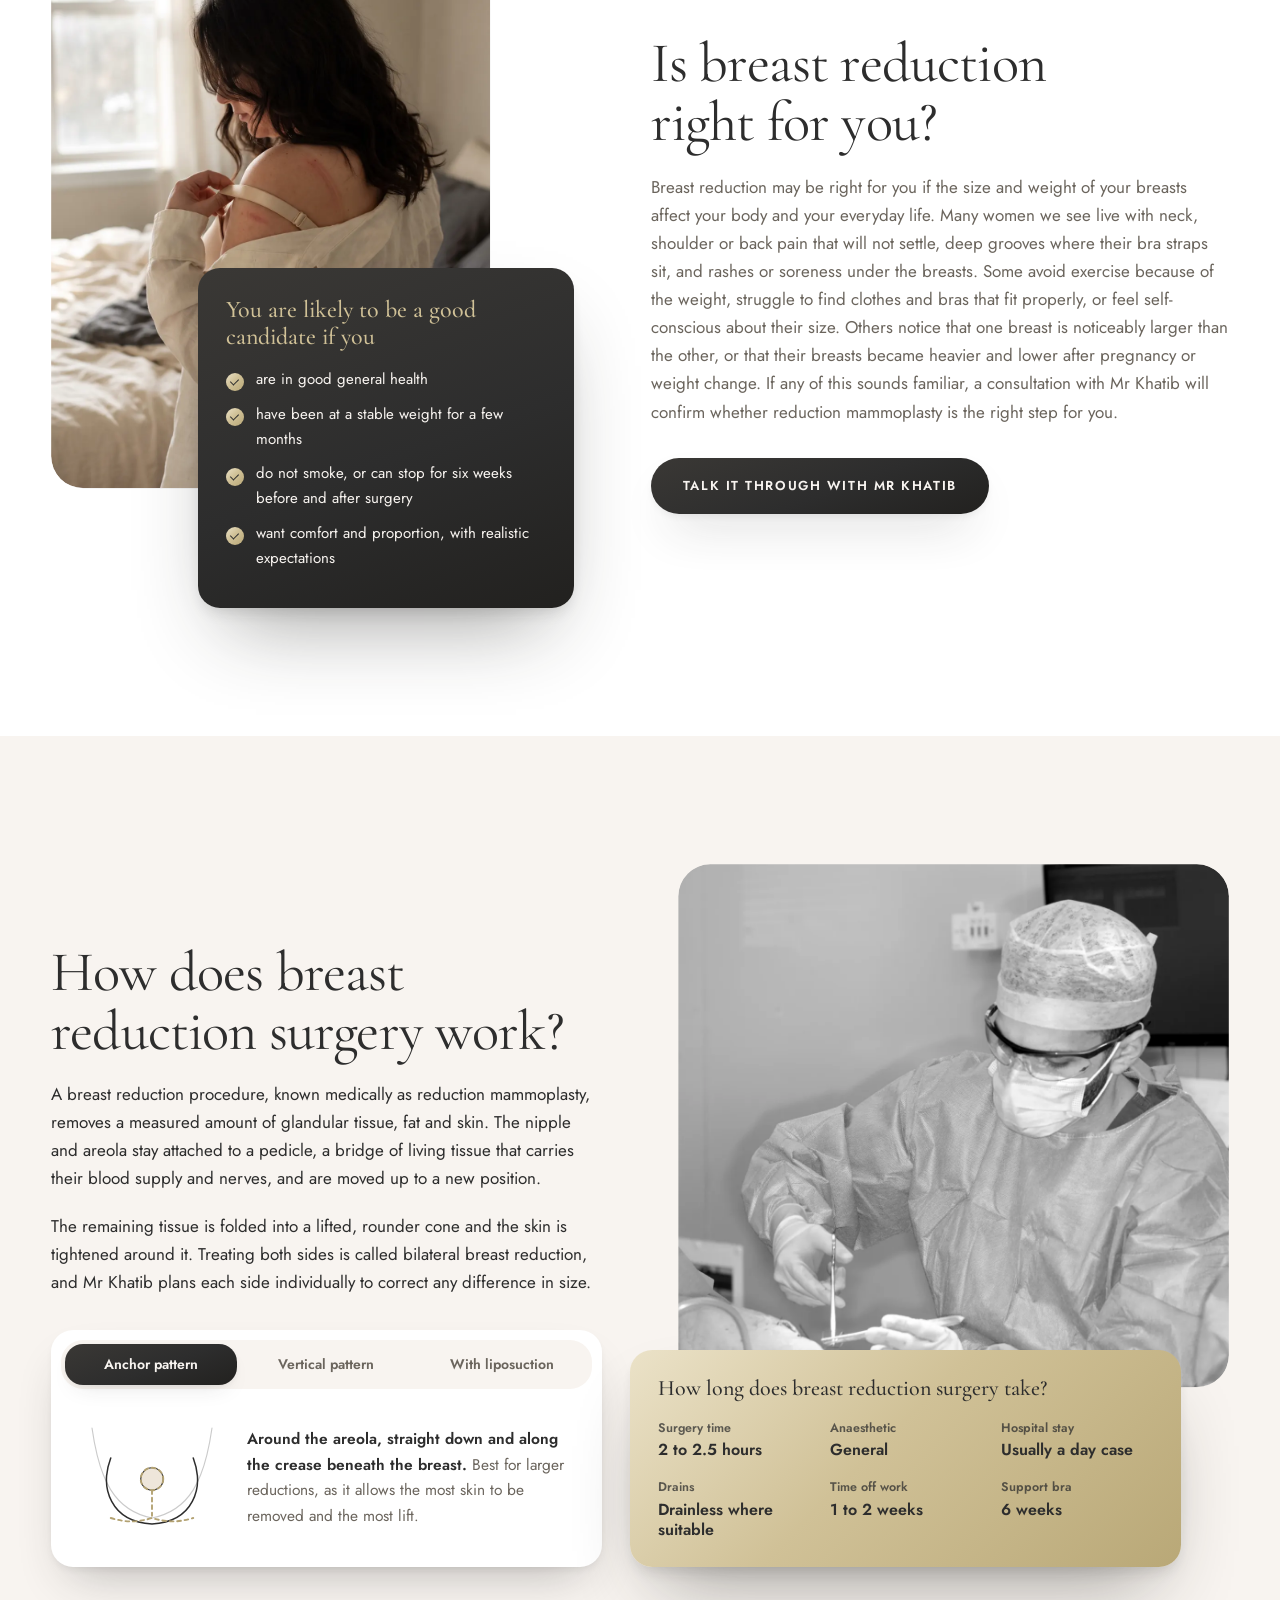
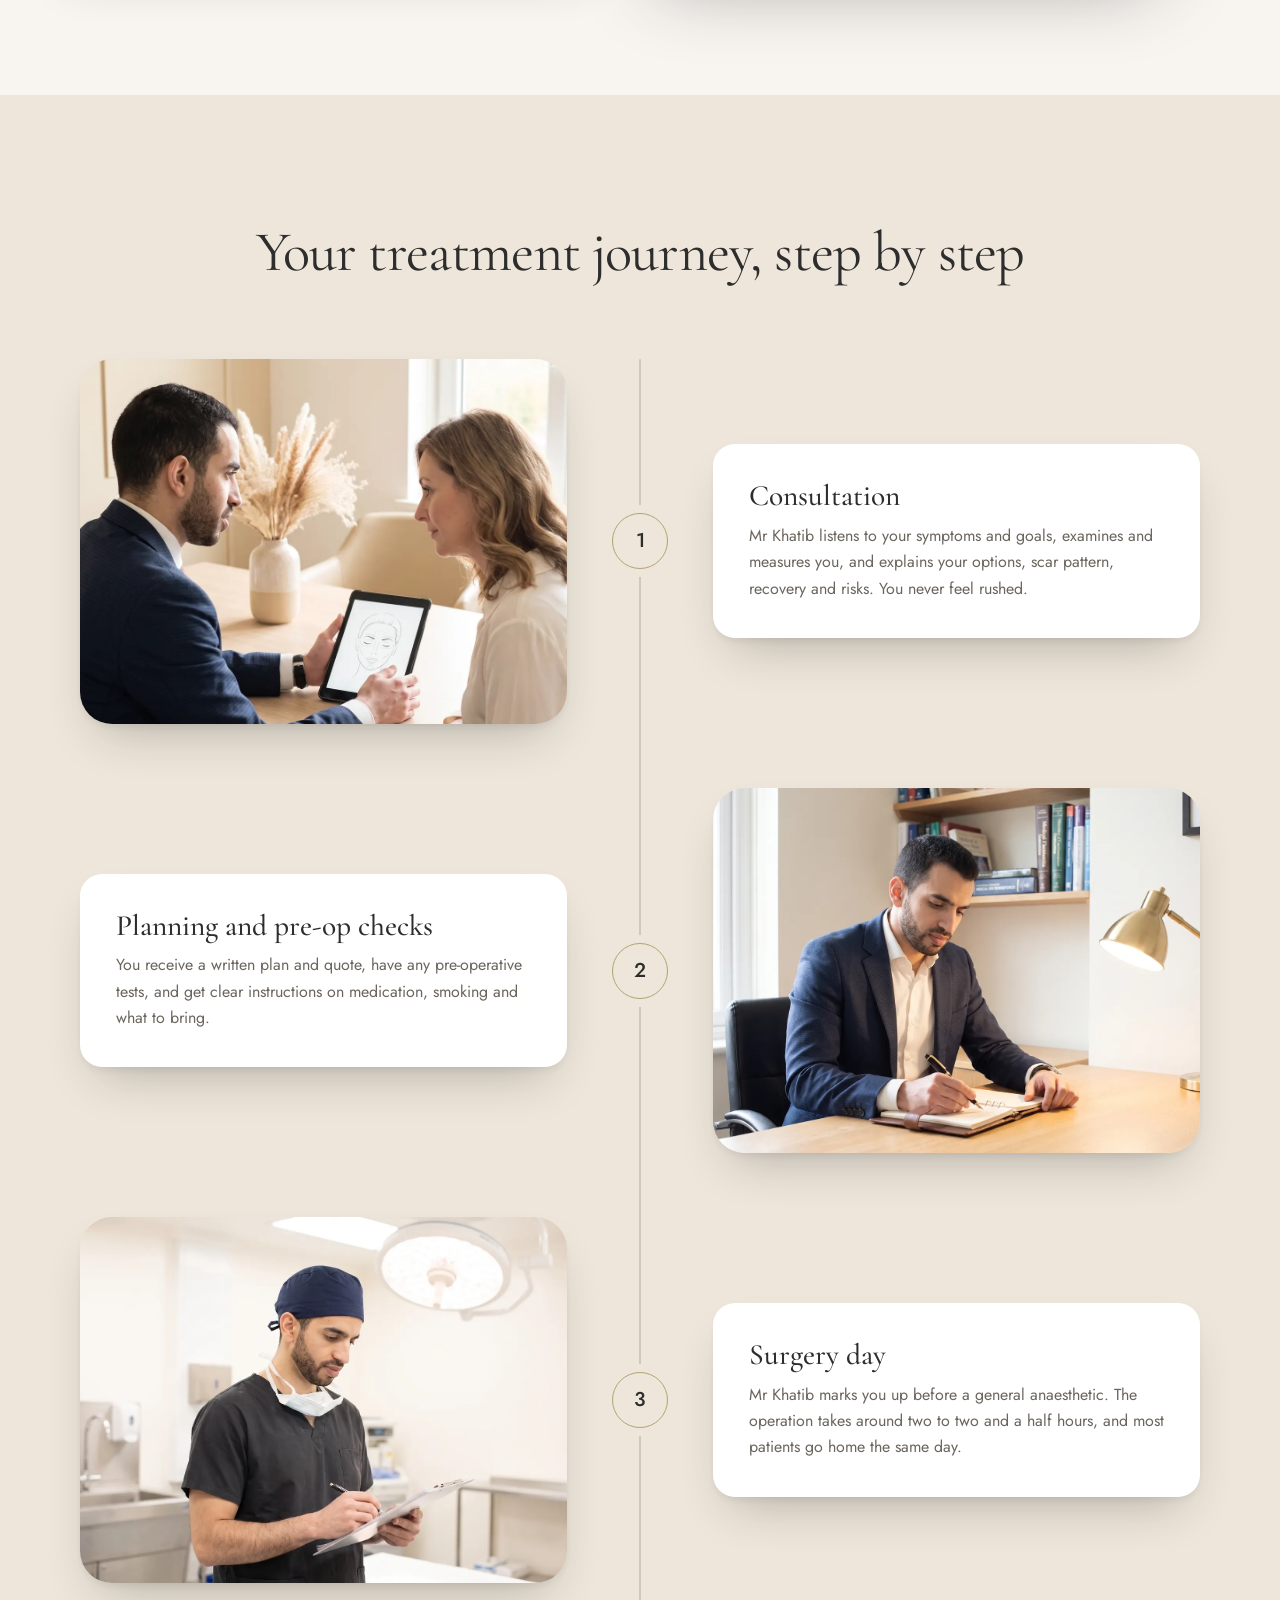
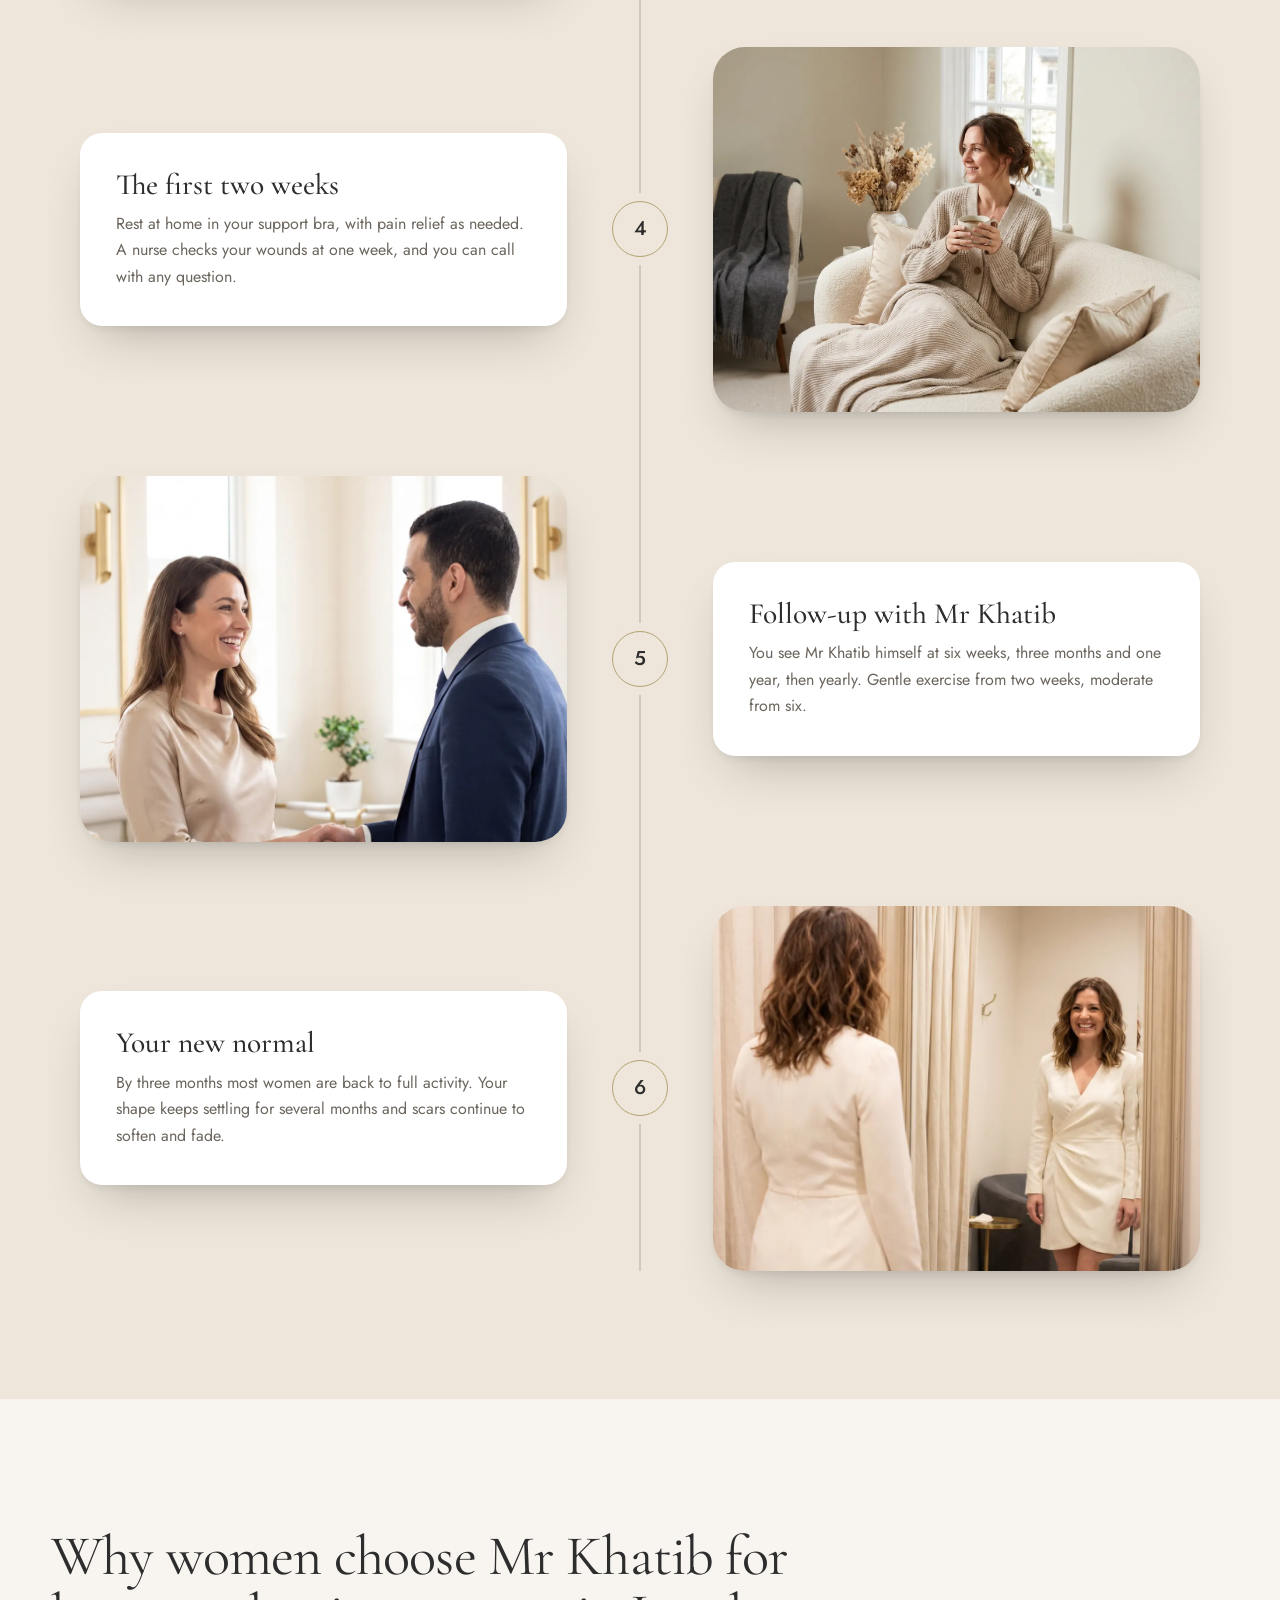
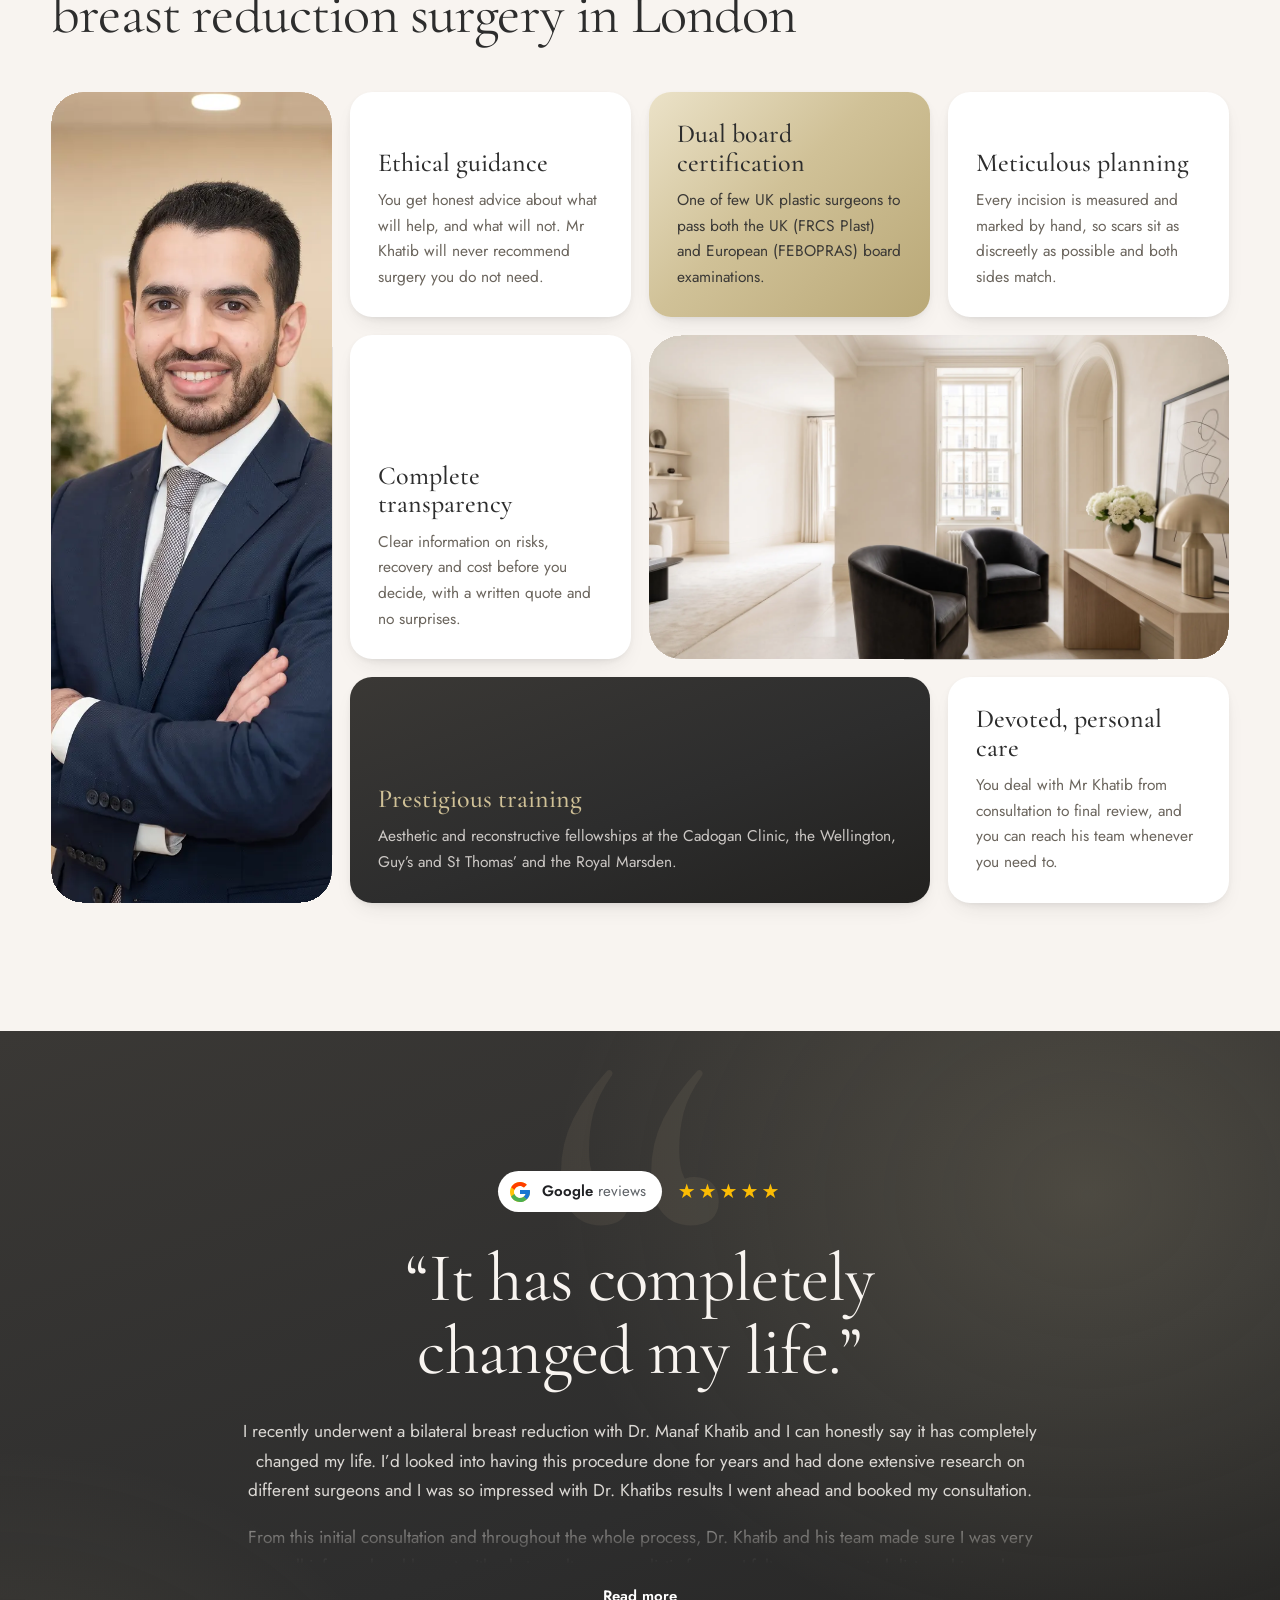
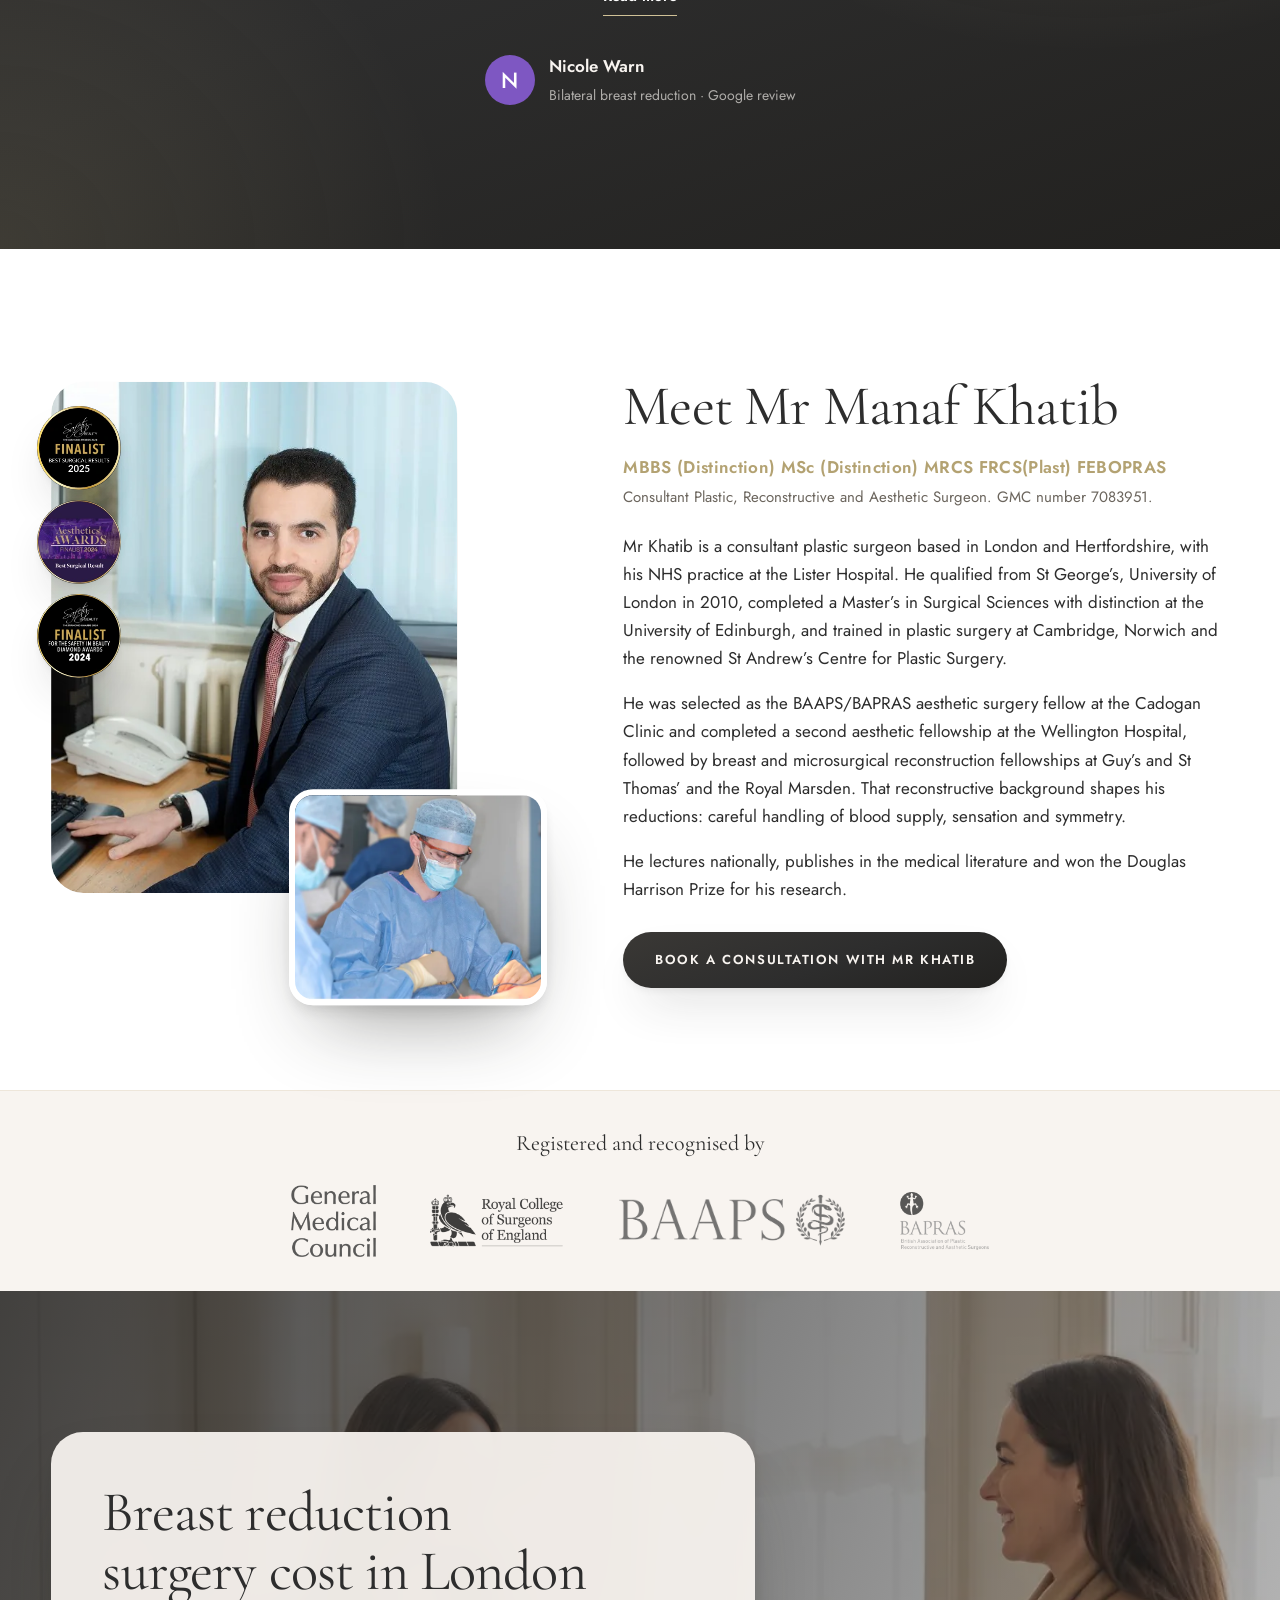
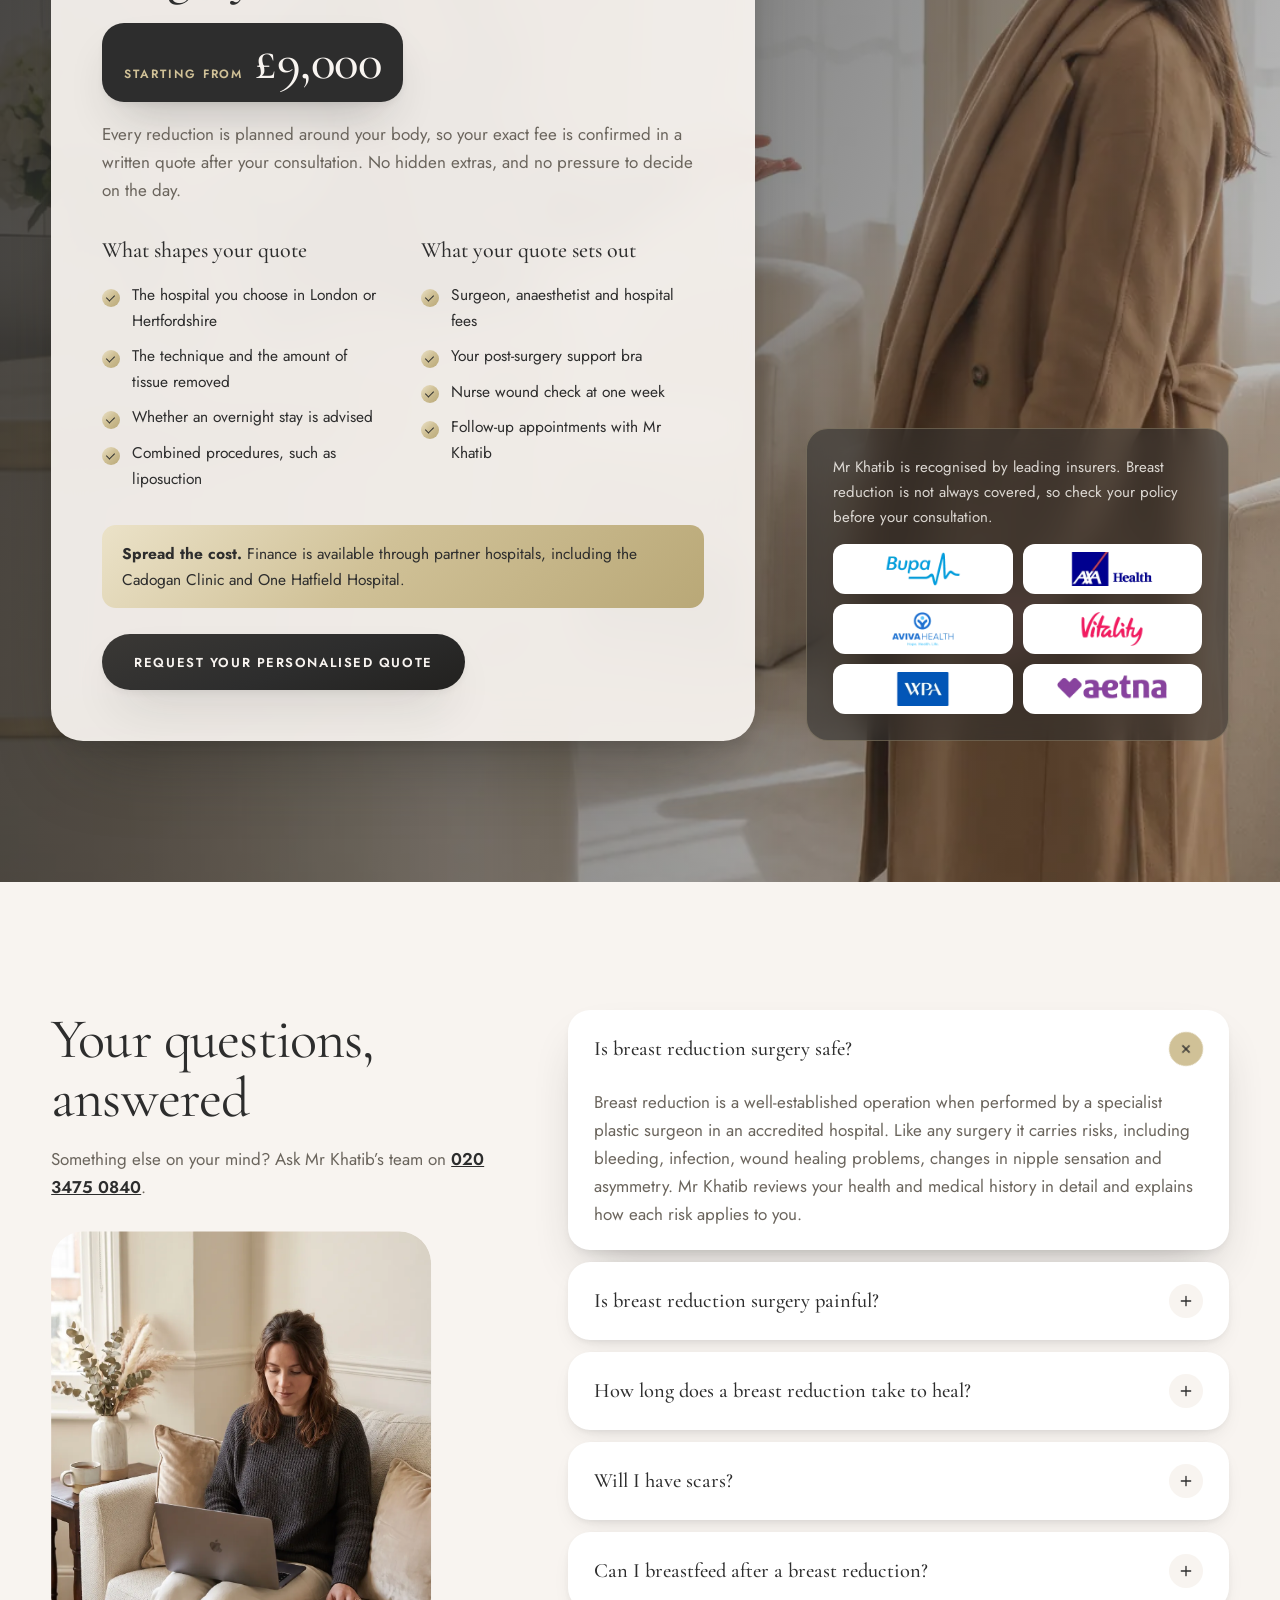
==== commit a6939b2b: "Hero: link "Milly's result" to her case study section Co-Authored-By: Claude Opus 5.5 <noreply@anthr" ====
--- a/index.html
+++ b/index.html
@@ -129,7 +129,7 @@
             <span class="compare__line" aria-hidden="true"><span class="compare__knob"></span></span>
             <input class="compare__range" type="range" min="0" max="100" value="50" aria-label="Drag to compare Milly before and after">
           </div>
-          <a class="bacard__link" href="#results">Milly's result <span aria-hidden="true">→</span></a>
+          <a class="bacard__link" href="#case-study">Milly's result <span aria-hidden="true">→</span></a>
         </div>
 
         <blockquote class="qcard">
--- a/css/styles.css
+++ b/css/styles.css
@@ -340,7 +340,8 @@
 .ba__count b{color:var(--gold);font-weight:600}
 .ba__viewport{overflow:hidden;margin:0 auto;padding:12px;max-width:1124px}
 .ba__track{display:flex;gap:28px;transition:transform .7s var(--ease)}
-.ba__slide{flex:0 0 calc((100% - 28px)/2);display:flex;flex-direction:column;gap:20px;margin:0}
+.ba__slide{flex:0 0 calc((100% - 56px)/3);display:flex;flex-direction:column;gap:20px;margin:0}
+@media (max-width:1180px){.ba__slide{flex-basis:calc((100% - 28px)/2)}}
 .ba__slide .compare{border-radius:var(--r-img);box-shadow:0 30px 60px -30px rgba(0,0,0,.7);aspect-ratio:4/4.6}
 .ba__slide .compare img{object-position:50% 42%}
 .ba__cap{padding:0 8px;max-width:30em}
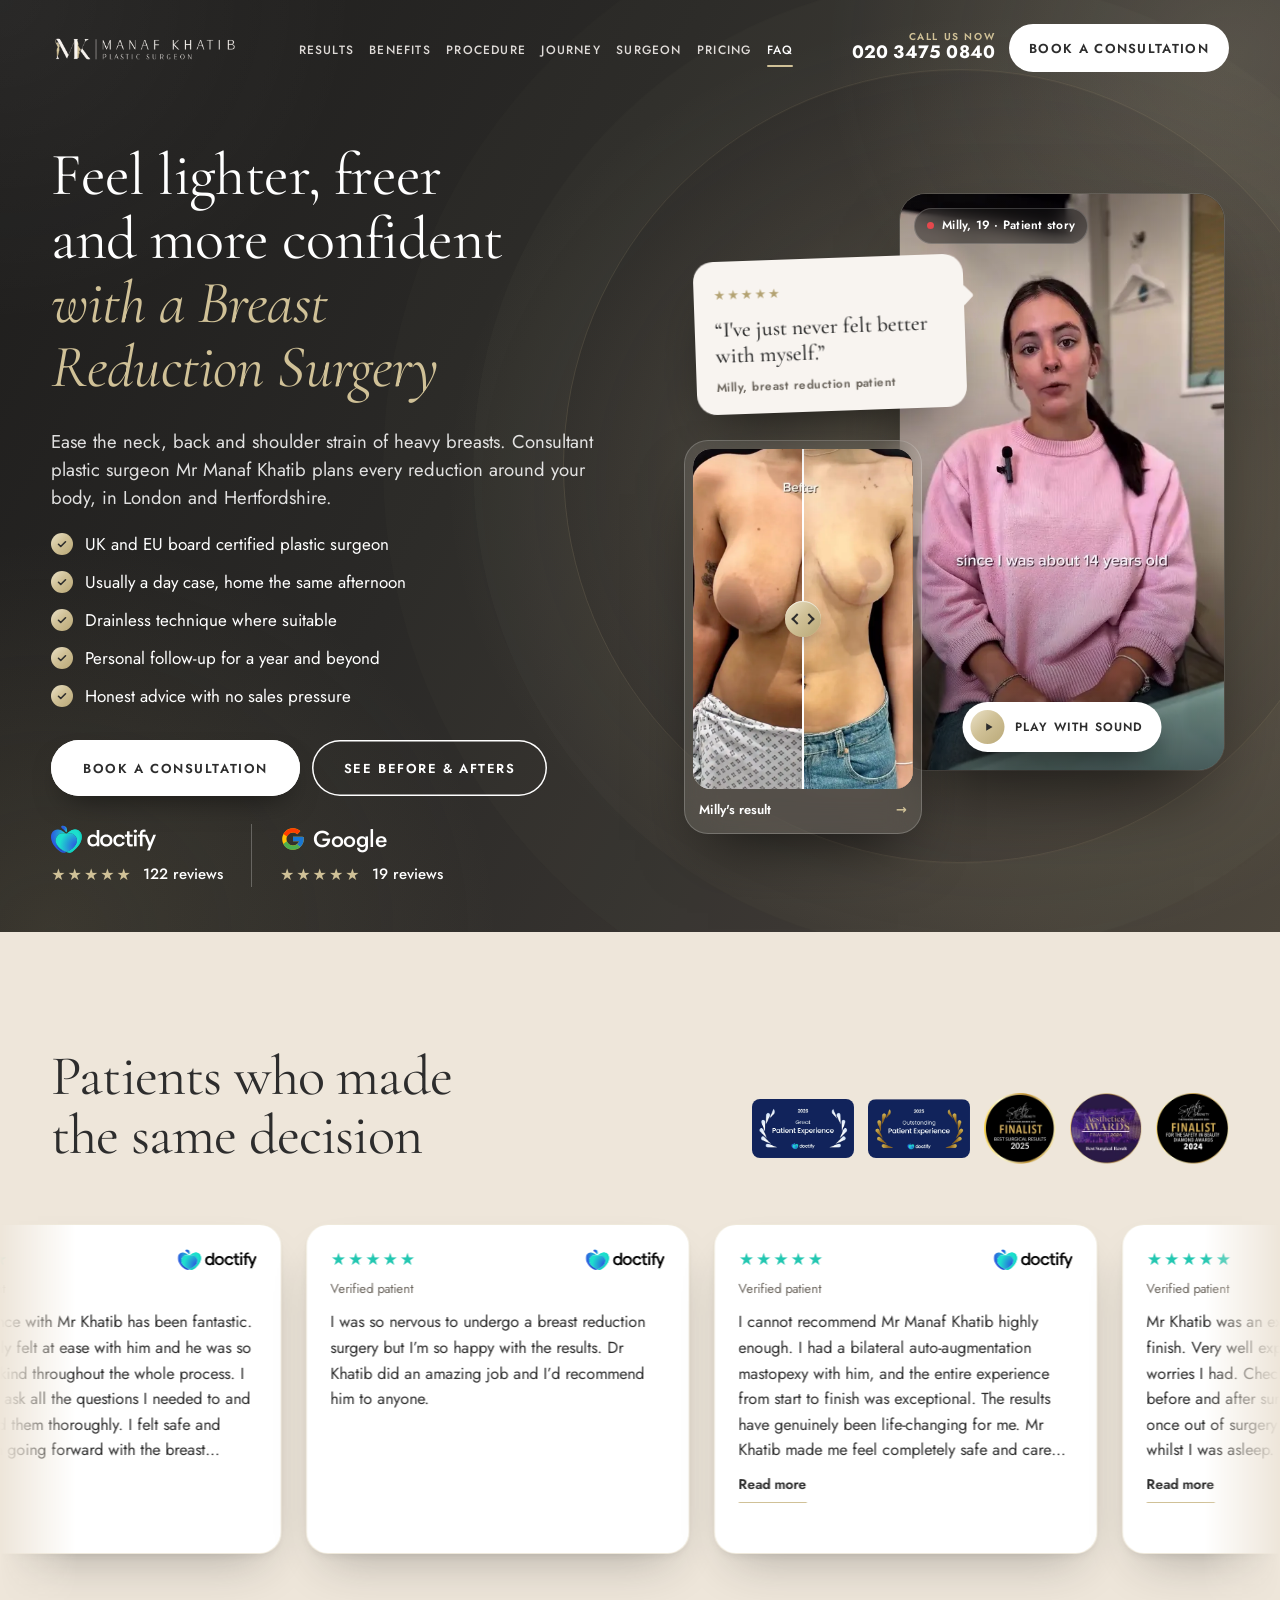
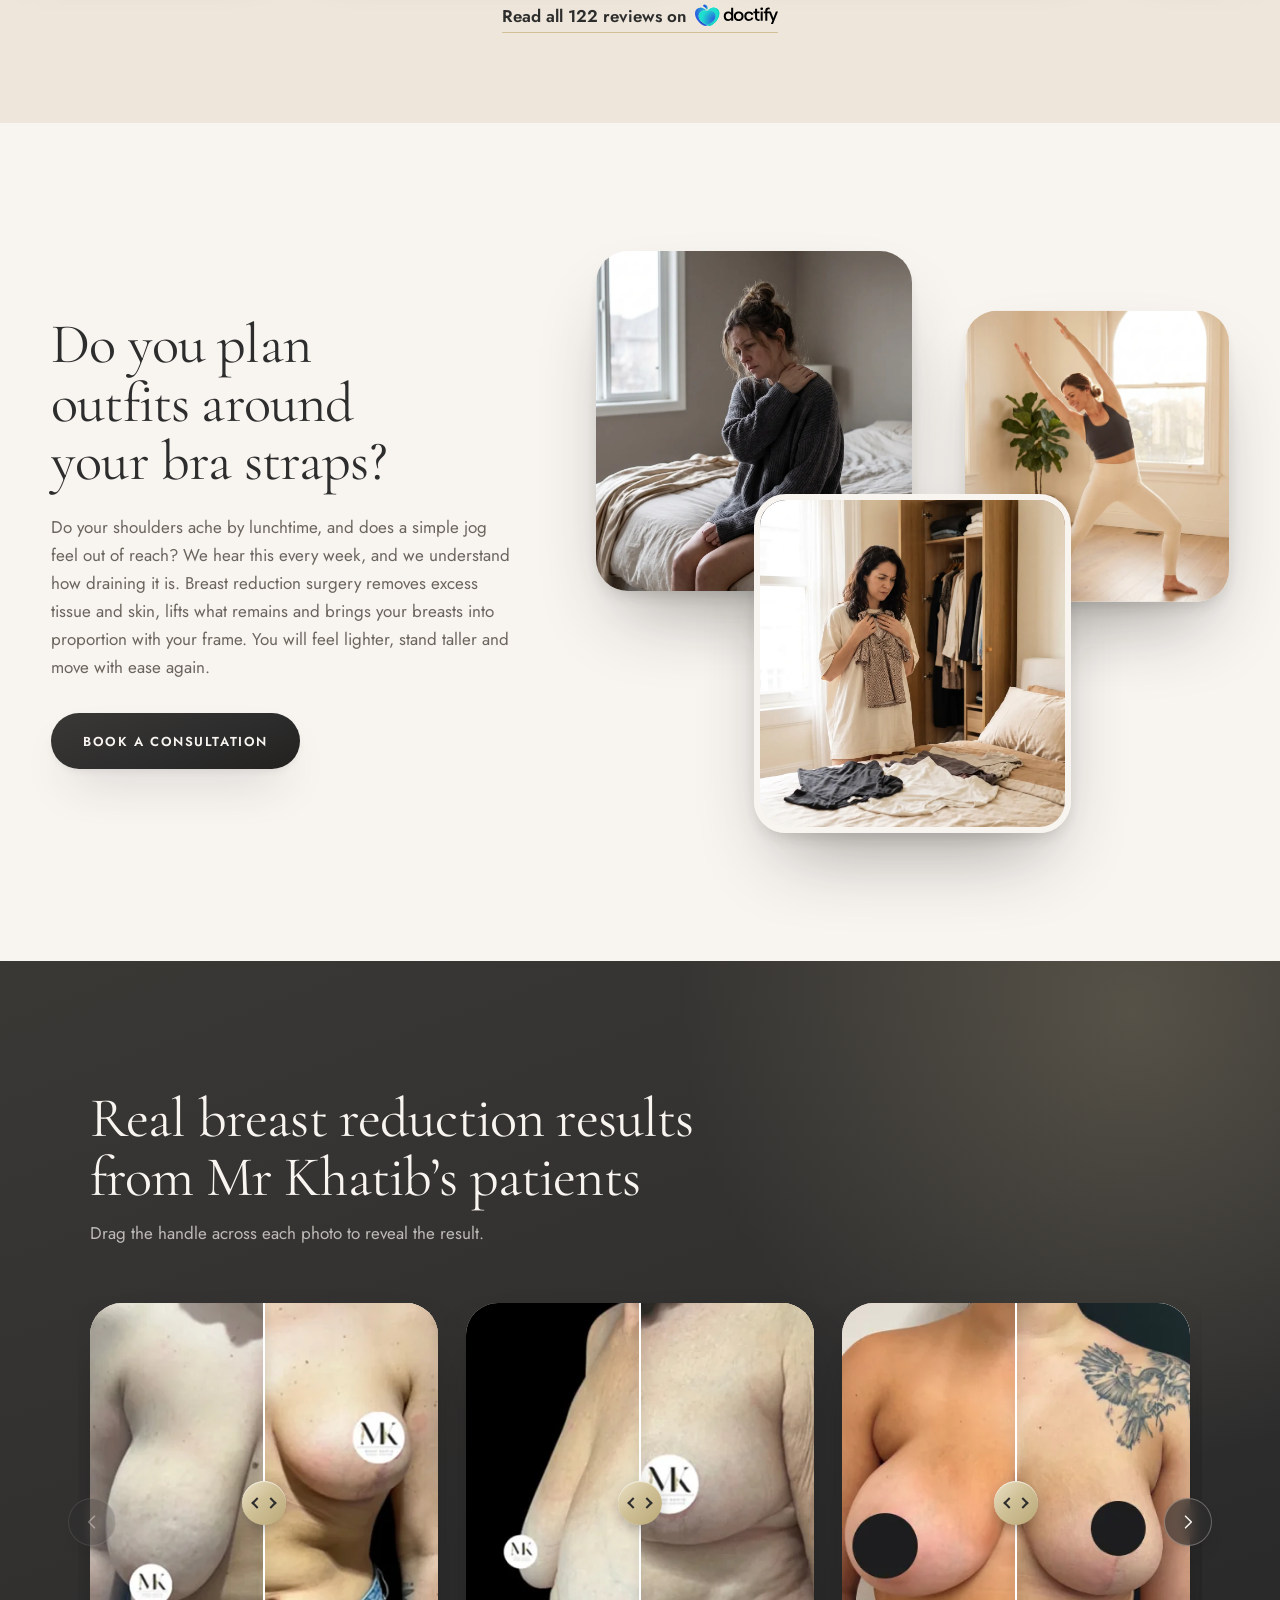
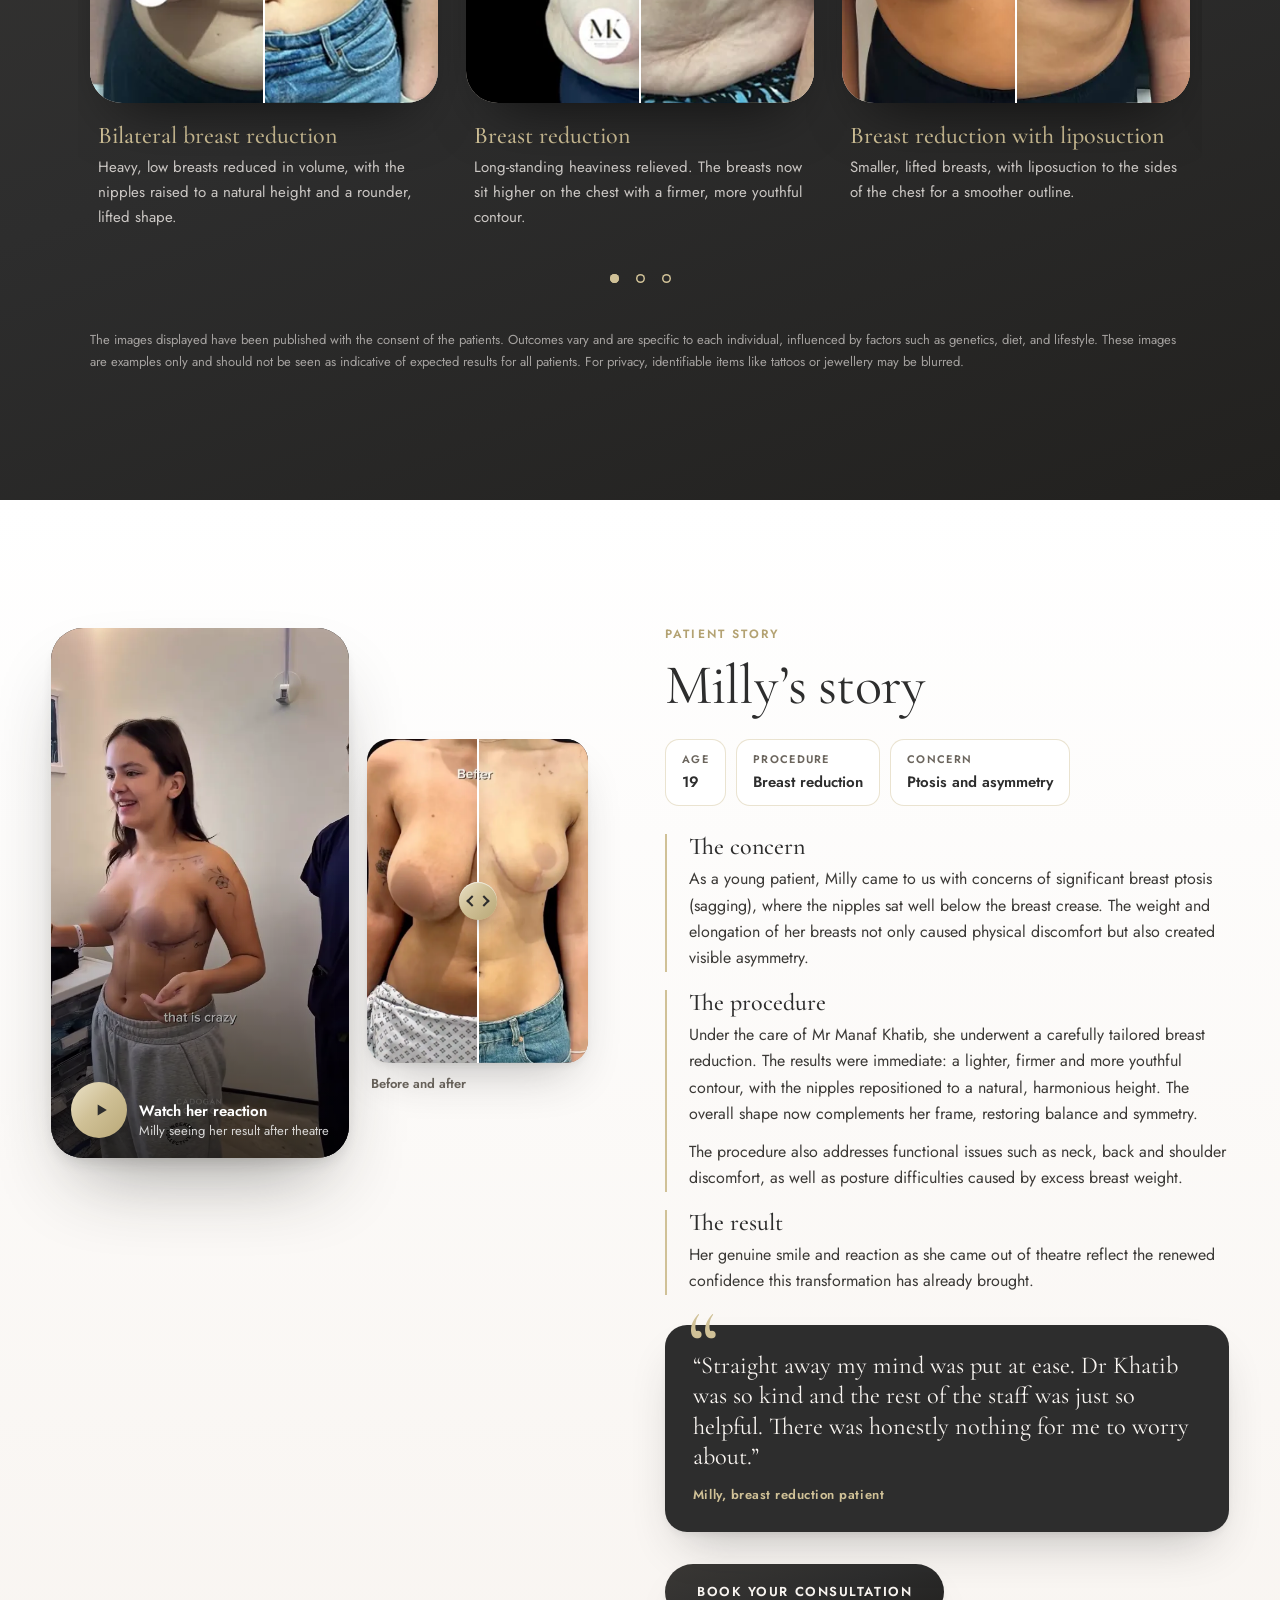
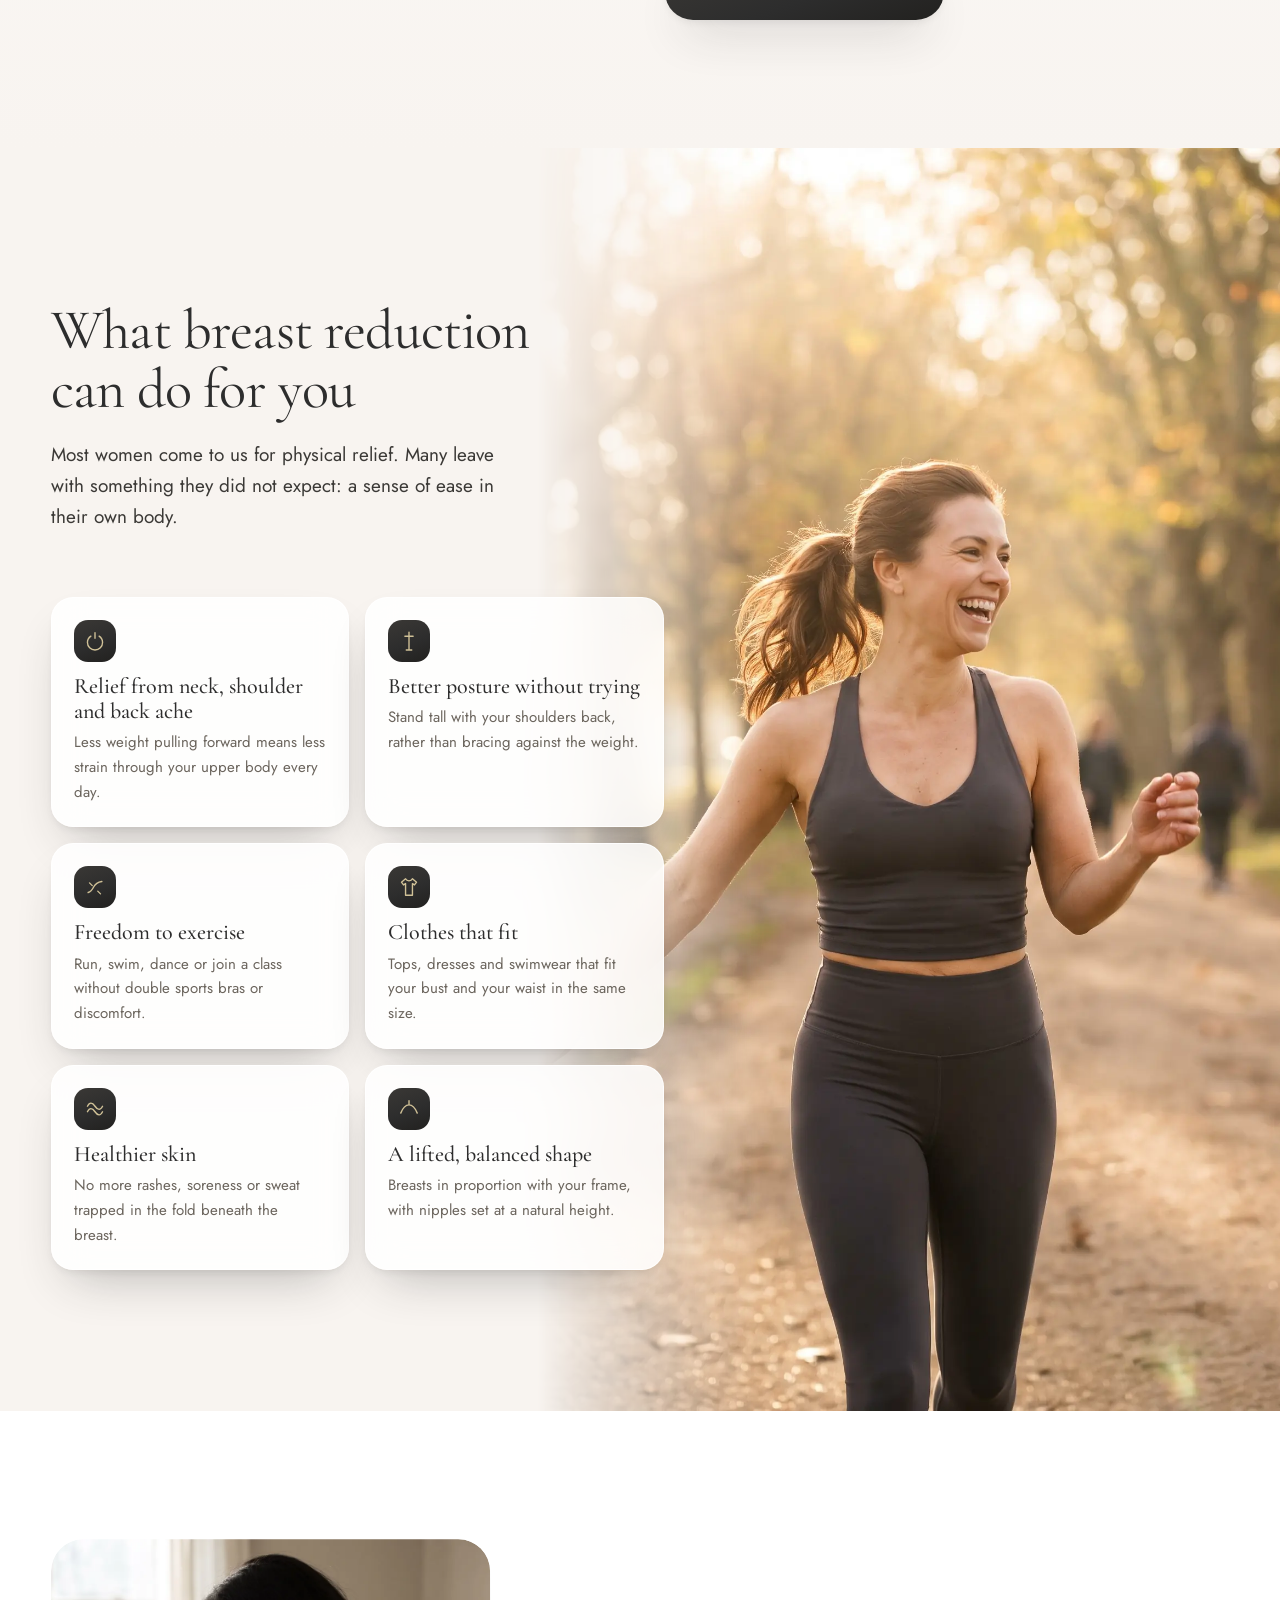
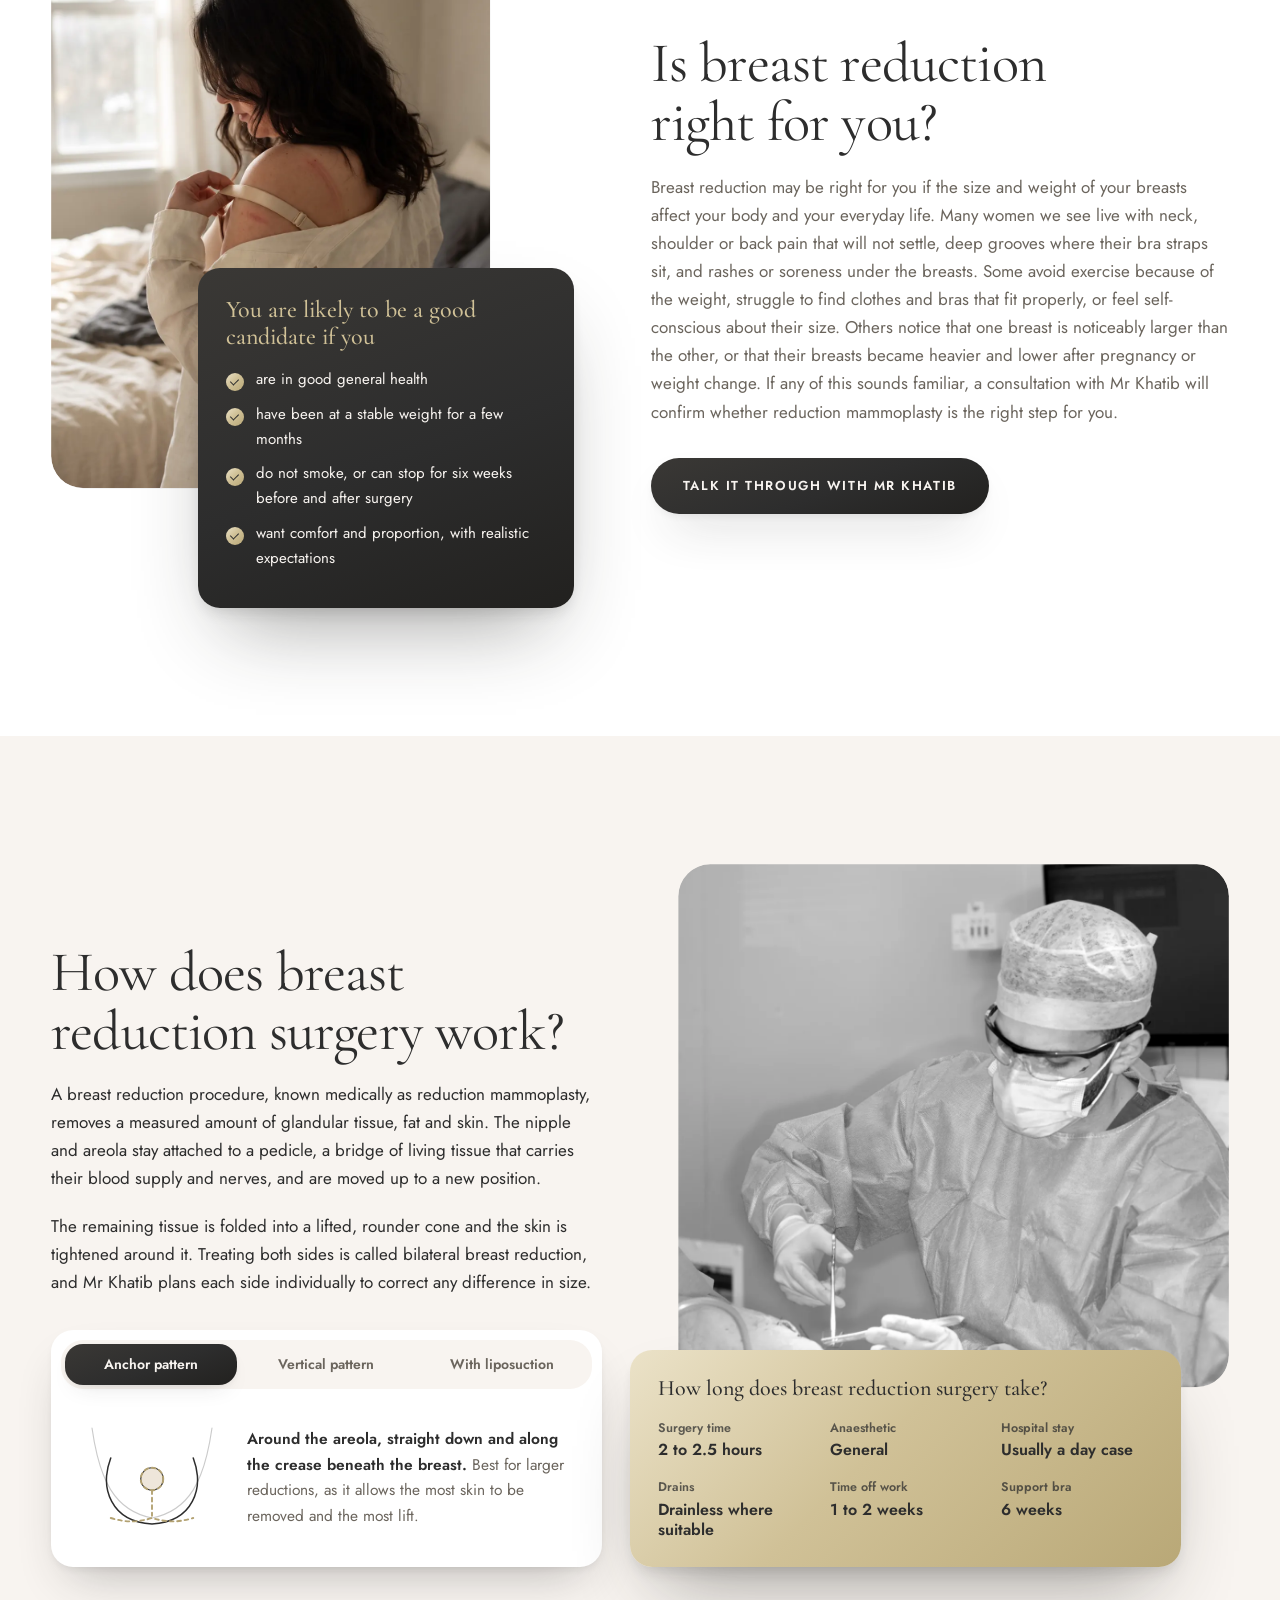
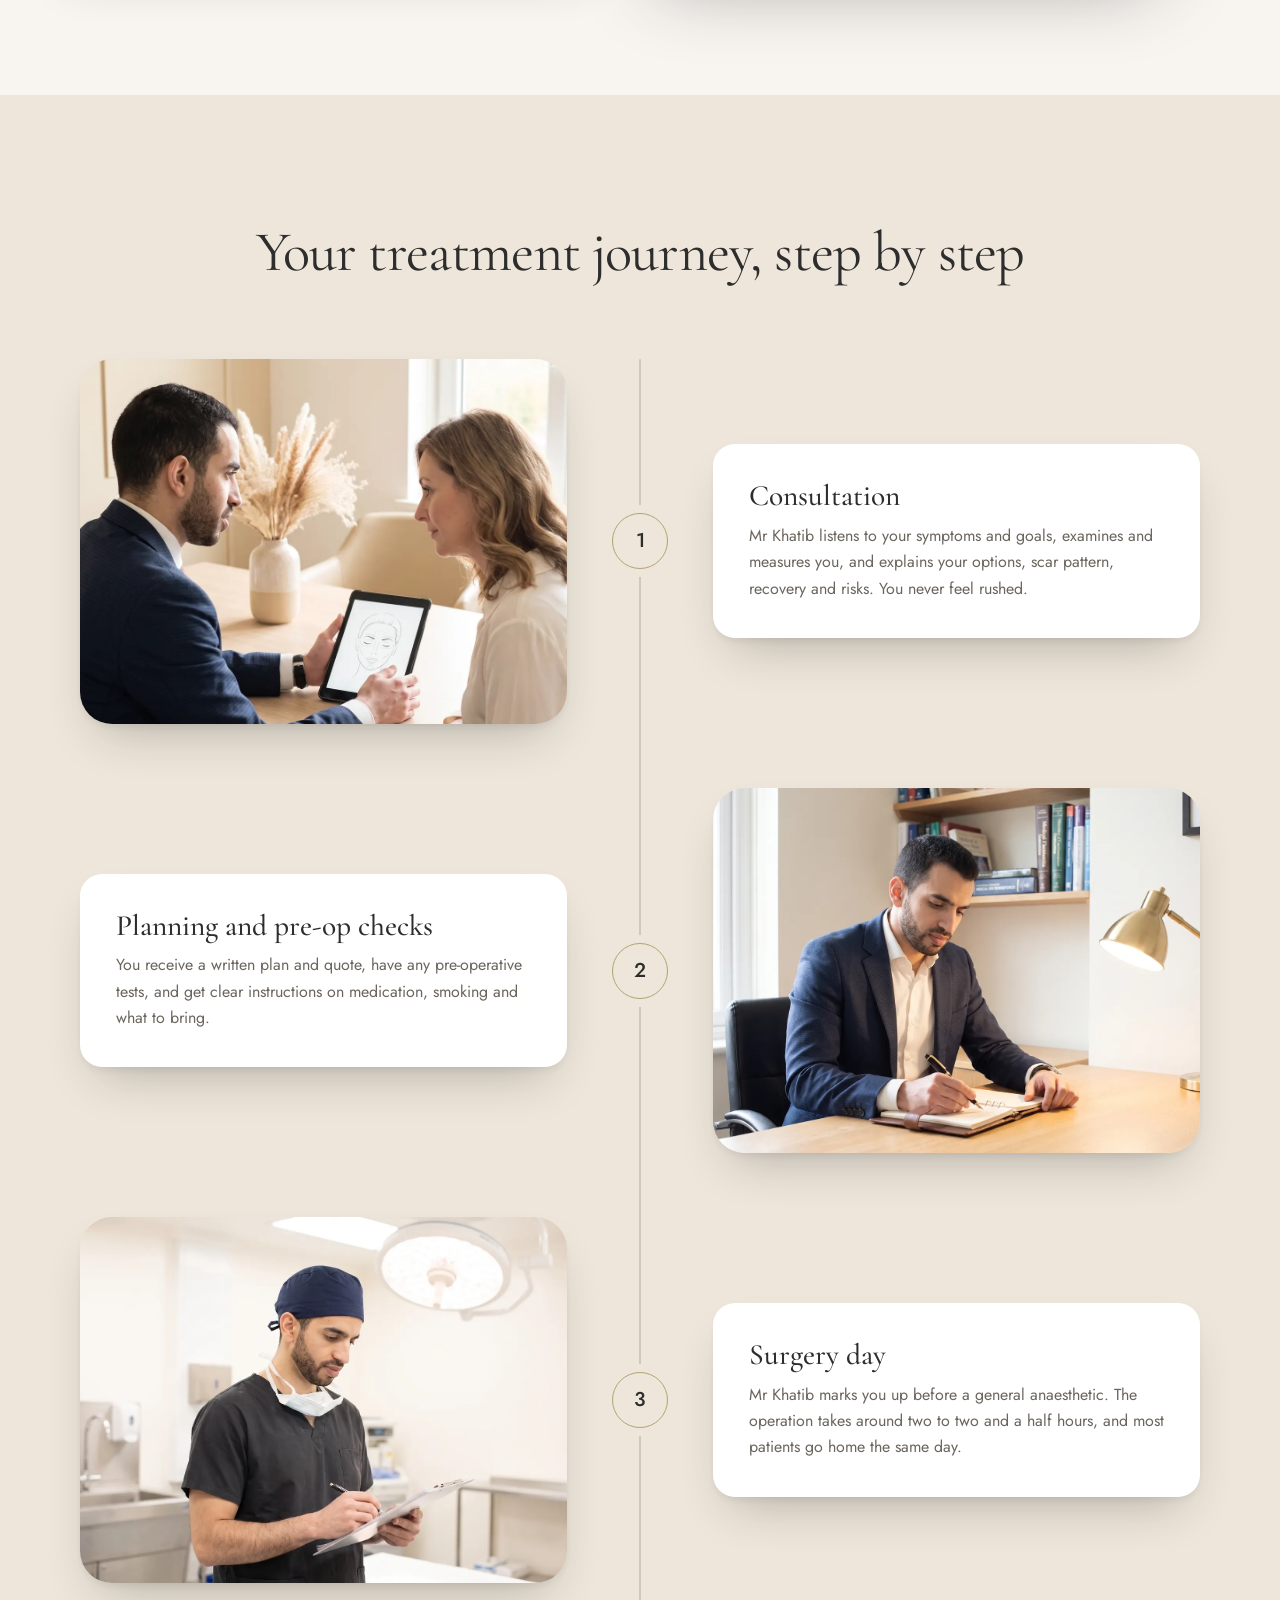
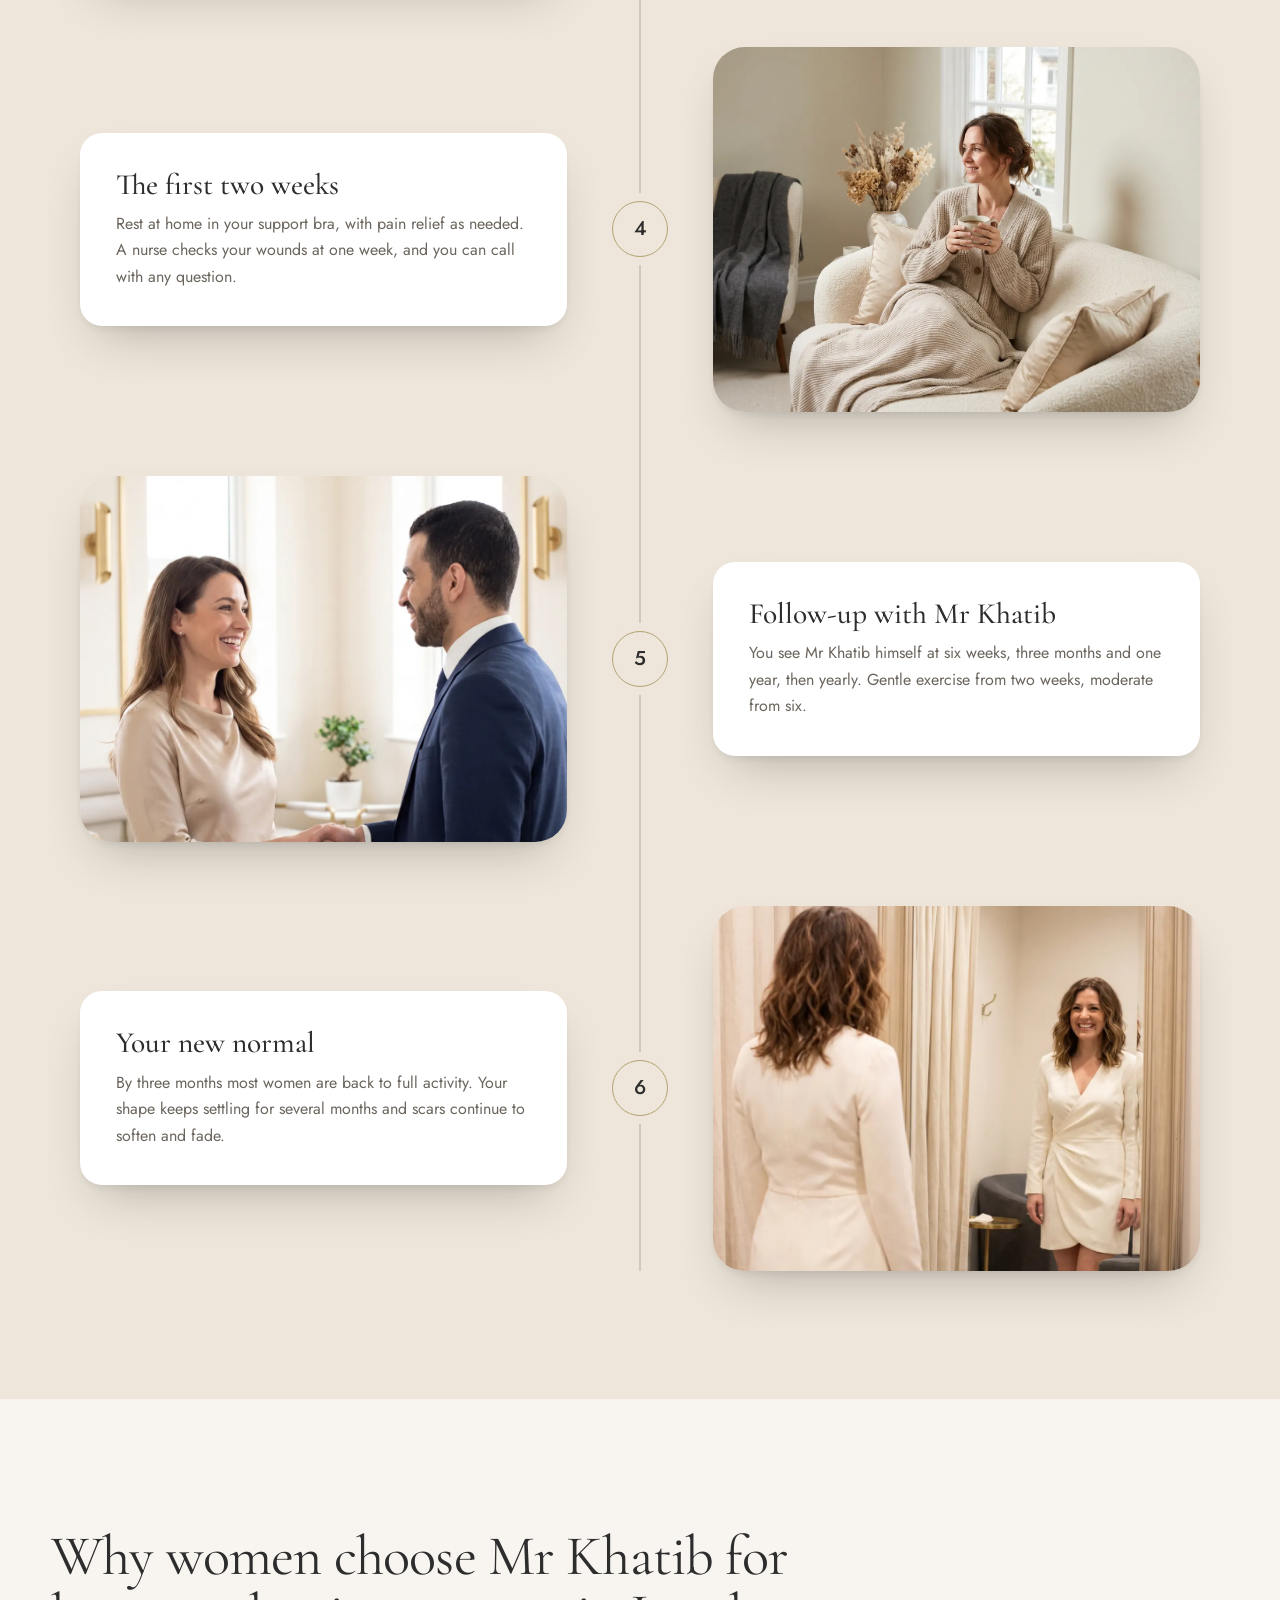
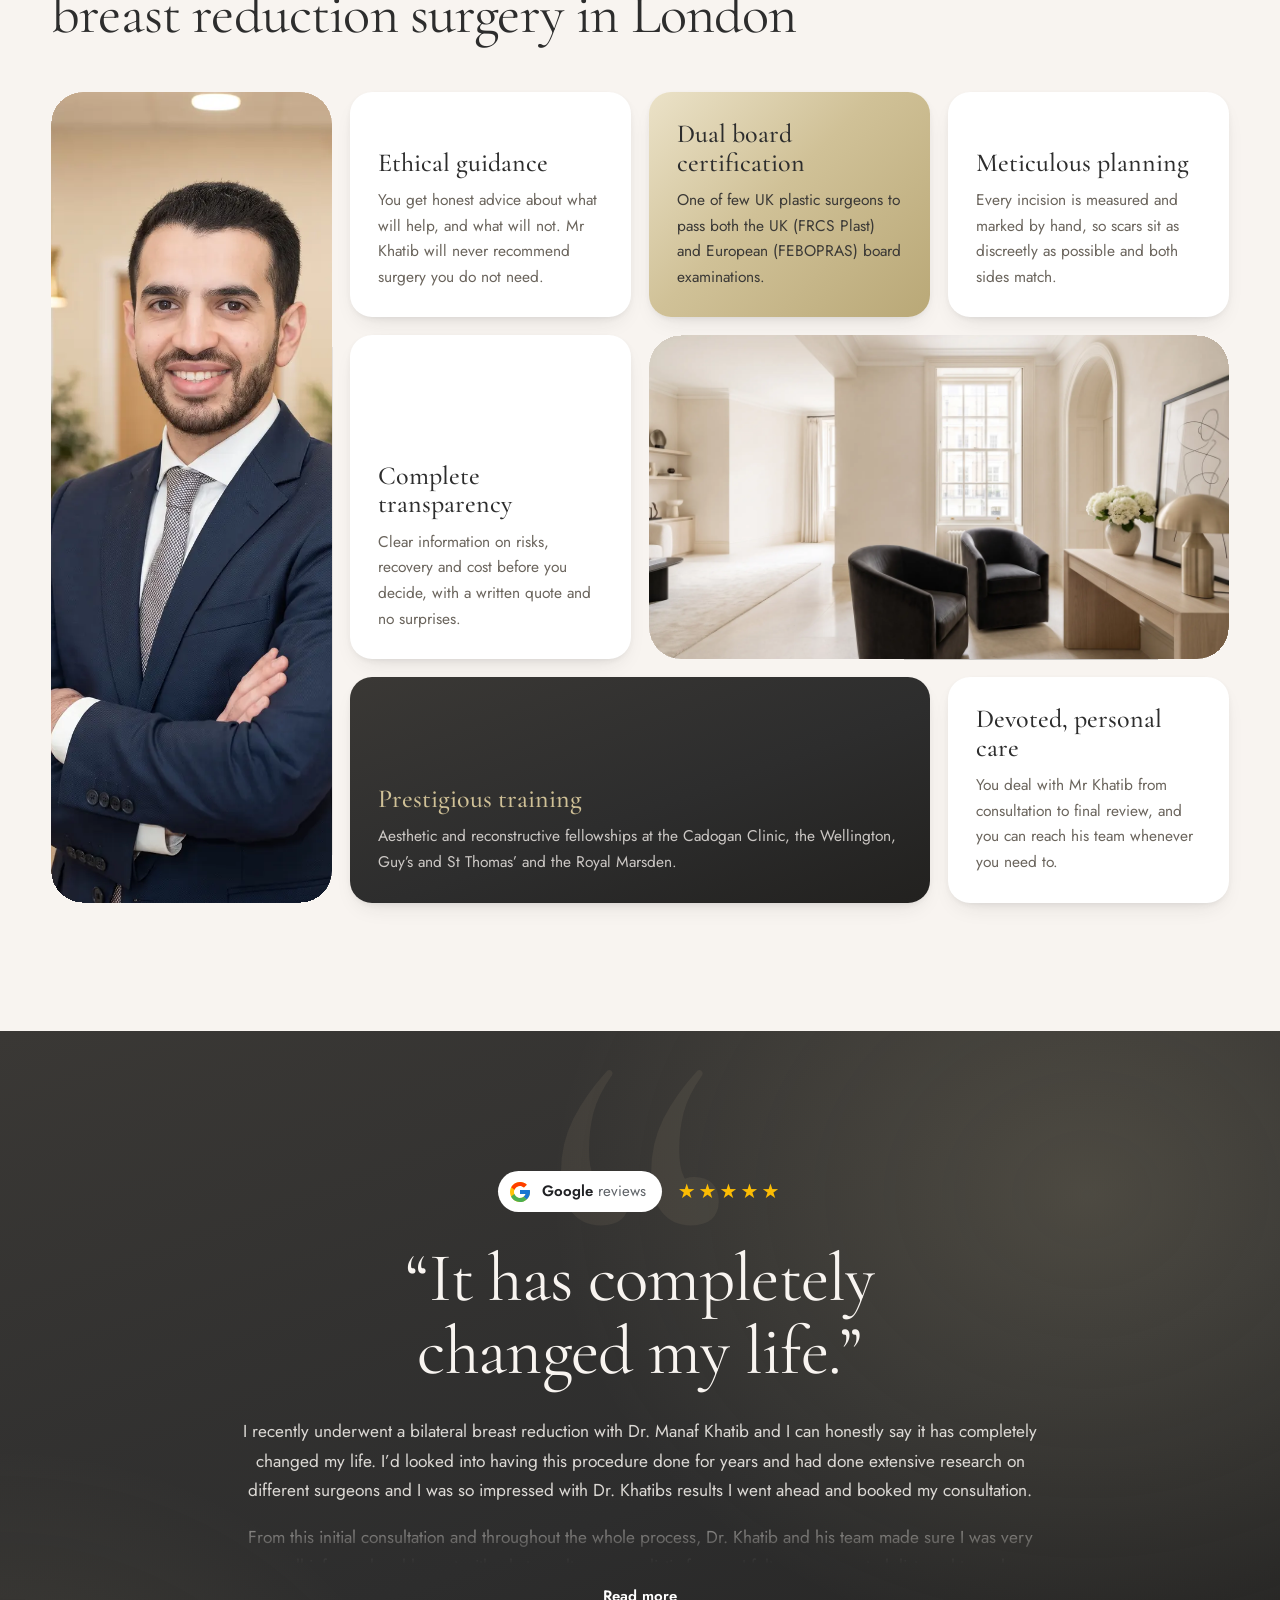
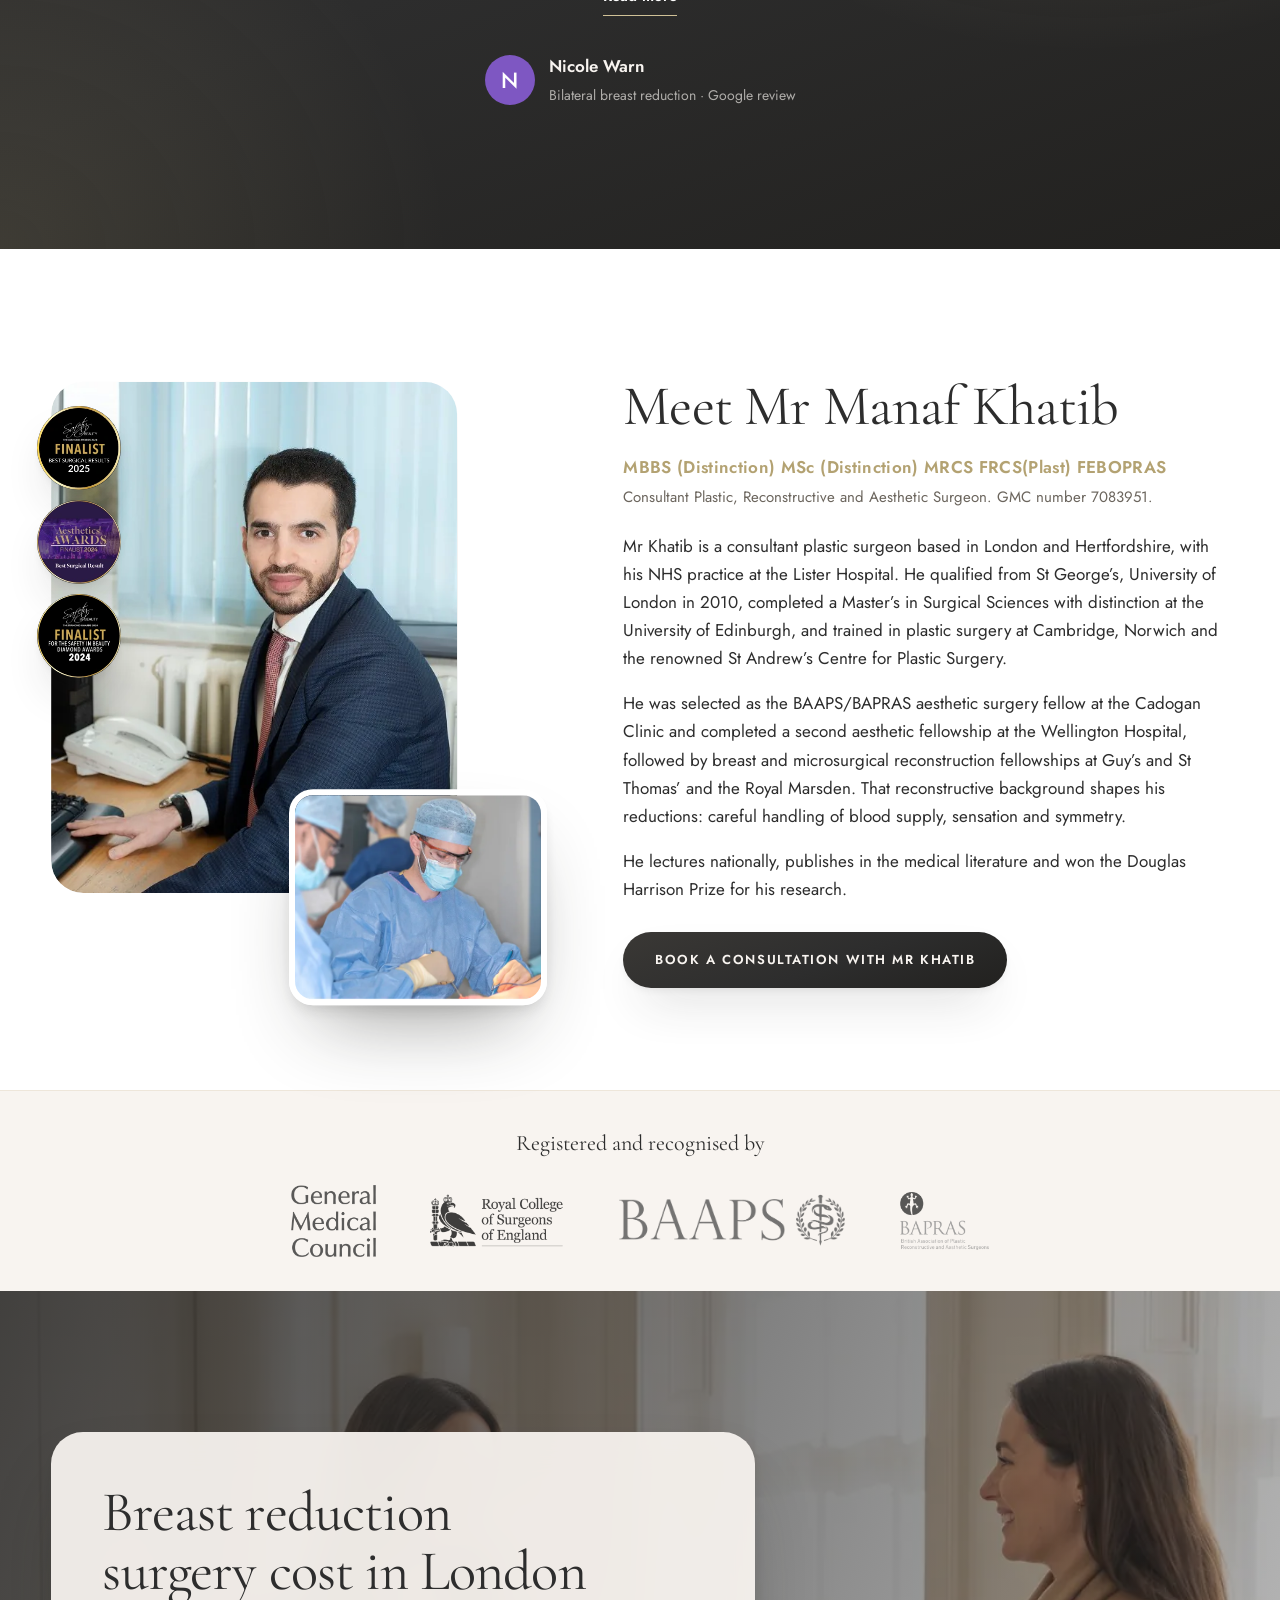
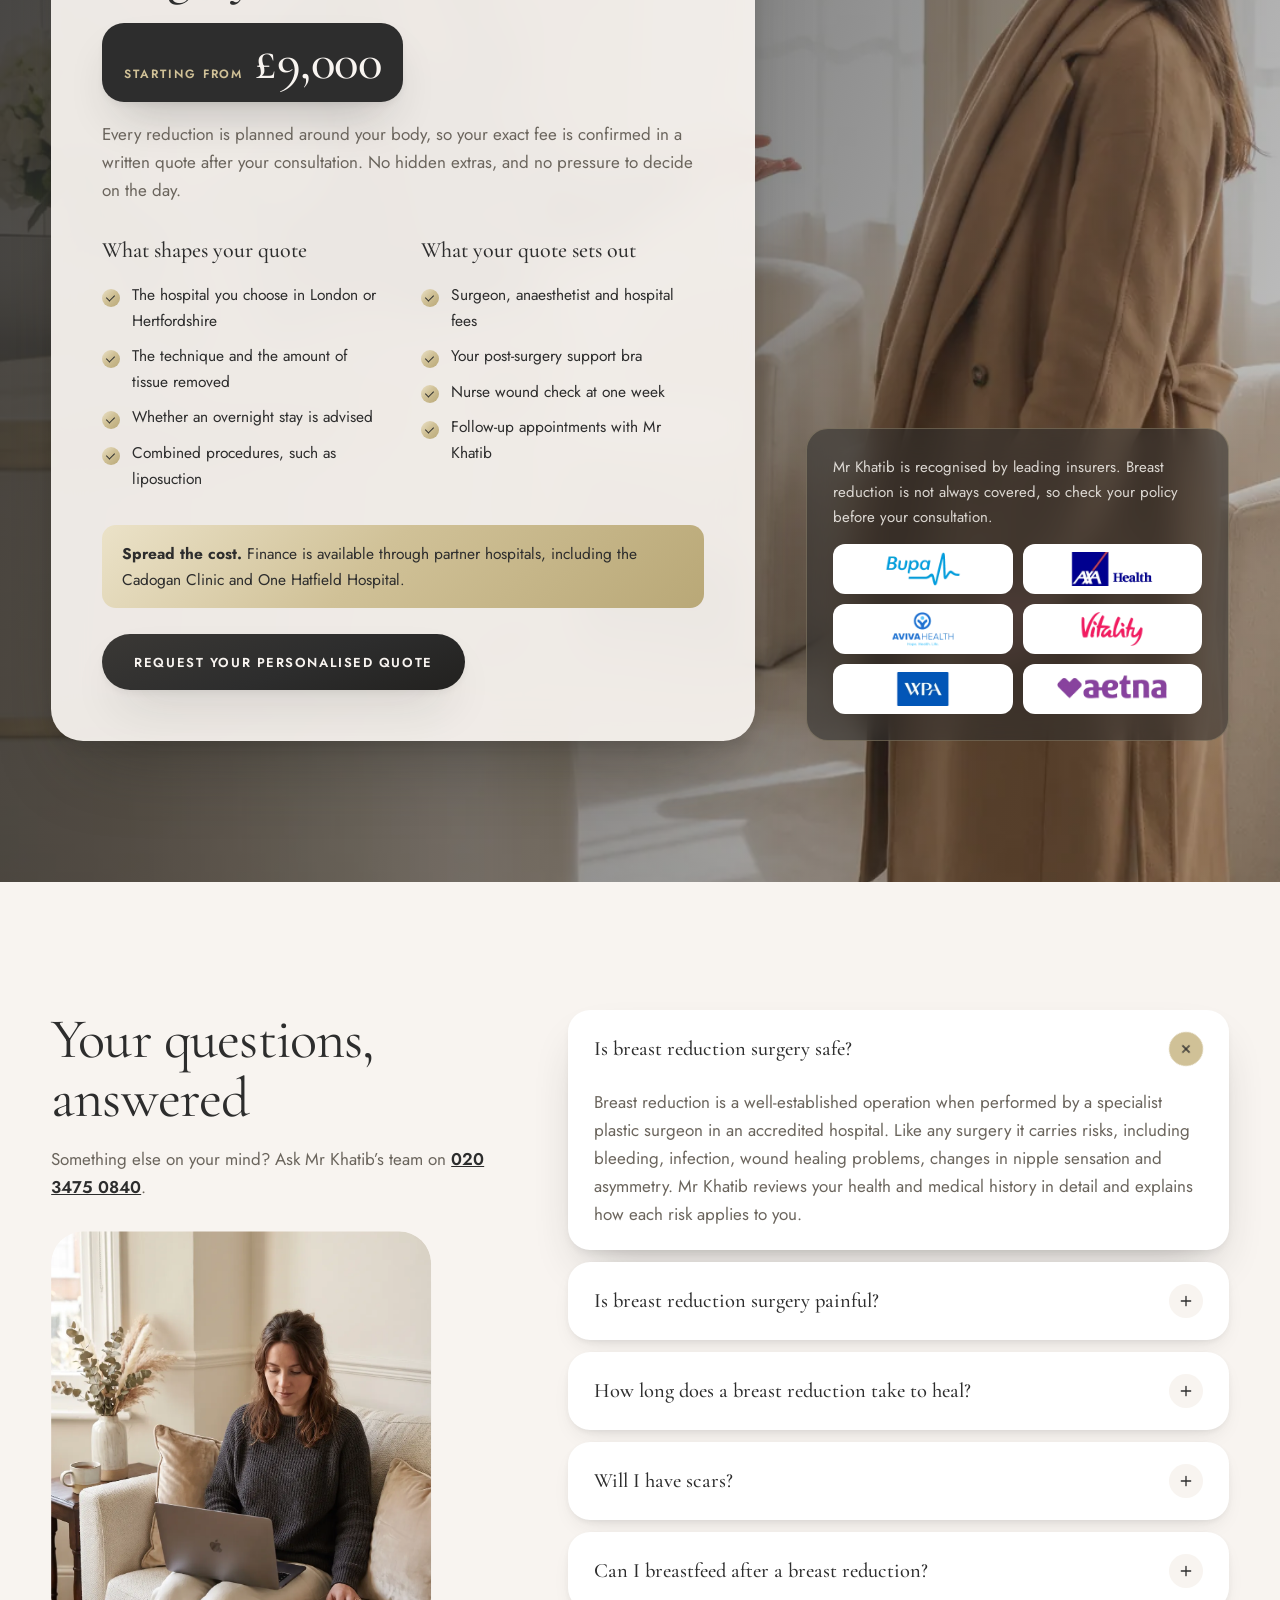
==== commit fceedab8: "Case study: eyebrow label now reads "Patient story" Co-Authored-By: Claude Opus 5.5 <noreply@anthrop" ====
--- a/index.html
+++ b/index.html
@@ -255,7 +255,7 @@
     </div>
 
     <div class="case__copy">
-      <p class="case__eyebrow">Case study</p>
+      <p class="case__eyebrow">Patient story</p>
       <h2 id="case-title" class="h2">Milly’s story</h2>
       <ul class="case__facts">
         <li><span>Age</span>19</li>
--- a/css/styles.css
+++ b/css/styles.css
@@ -631,7 +631,13 @@
 .book__bg{position:absolute;inset:0;z-index:-2}
 .book__bg img{width:100%;height:100%;object-fit:cover;object-position:20% 35%}
 .book__wash{position:absolute;inset:0;z-index:-1;background:linear-gradient(90deg,rgba(45,45,45,.05) 0%,rgba(45,45,45,.25) 35%,rgba(45,45,45,.85) 55%,rgba(45,45,45,.95) 100%)}
-@media (max-width:980px){.book__wash{background:linear-gradient(180deg,rgba(45,45,45,.5),rgba(45,45,45,.92) 50%)}}
+@media (max-width:980px){
+  .book{padding-top:0}
+  .book__bg{position:relative;inset:auto;height:min(92vw,460px);-webkit-mask-image:linear-gradient(180deg,#000 62%,transparent 100%);mask-image:linear-gradient(180deg,#000 62%,transparent 100%)}
+  .book__bg img{object-position:28% 30%}
+  .book__wash{display:none}
+  .book__grid{margin-top:-36px;position:relative}
+}
 .book__grid{display:grid;grid-template-columns:minmax(0,1fr) minmax(0,600px);gap:28px 40px;align-items:center}
 .book__copy,.form{grid-column:2}
 .book__copy{color:var(--ivory)}
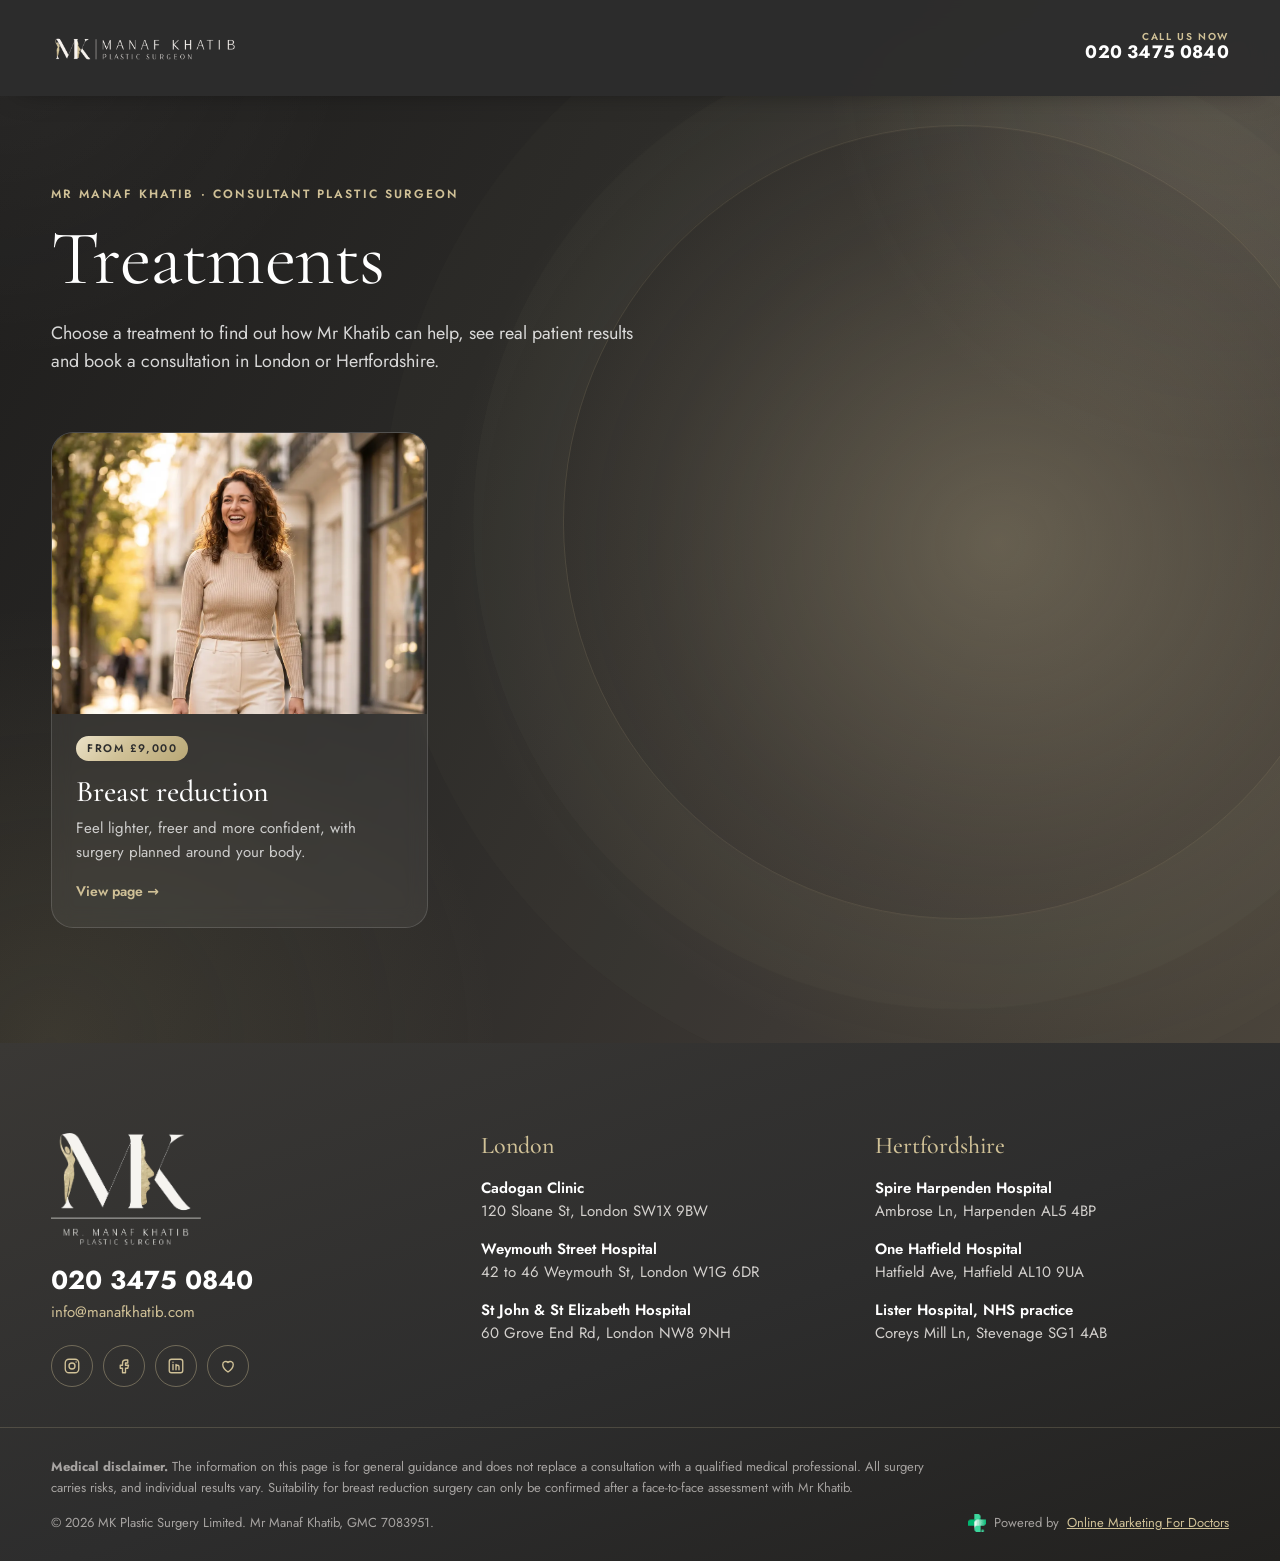
==== commit 7b44d562: "Move breast reduction LP to /breast-reduction/, homepage becomes an index of LPs - index.html -> bre" ====
--- a/index.html
+++ b/index.html
@@ -9,619 +9,68 @@
 </script>
 <meta charset="utf-8">
 <meta name="viewport" content="width=device-width, initial-scale=1, viewport-fit=cover">
-<title>Breast Reduction Surgery London | Mr Manaf Khatib, Consultant Plastic Surgeon</title>
-<meta name="description" content="Breast reduction surgery in London and Hertfordshire with consultant plastic surgeon Mr Manaf Khatib. Reduction mammoplasty planned around your body, with real before and after results.">
+<title>Landing pages | Mr Manaf Khatib, Consultant Plastic Surgeon</title>
+<meta name="description" content="Landing pages for Mr Manaf Khatib, consultant plastic surgeon in London and Hertfordshire.">
 <meta name="robots" content="noindex, nofollow, noarchive, nosnippet, noimageindex">
 <meta name="theme-color" content="#2D2D2D">
-<link rel="icon" type="image/png" sizes="32x32" href="img/brand/favicon-32.png">
-<link rel="icon" type="image/png" sizes="192x192" href="img/brand/favicon-192.png">
-<link rel="apple-touch-icon" href="img/brand/favicon-180.png">
+<link rel="icon" type="image/png" sizes="32x32" href="/img/brand/favicon-32.png">
+<link rel="icon" type="image/png" sizes="192x192" href="/img/brand/favicon-192.png">
+<link rel="apple-touch-icon" href="/img/brand/favicon-180.png">
 <link rel="preconnect" href="https://fonts.googleapis.com">
 <link rel="preconnect" href="https://fonts.gstatic.com" crossorigin>
 <link href="https://fonts.googleapis.com/css2?family=Cormorant+Garamond:ital,wght@0,400;0,500;0,600;1,400;1,500&family=Jost:wght@400;500;600;700&display=swap" rel="stylesheet">
-<link rel="preload" as="image" href="img/hero/milly-poster.webp" fetchpriority="high">
-<link rel="stylesheet" href="css/styles.css">
+<link rel="stylesheet" href="/css/styles.css">
 </head>
-<body>
+<body class="lps-page">
 <a class="skip" href="#main">Skip to content</a>
 
-<!-- ============ HEADER ============ -->
-<header class="hdr" id="top-header">
+<header class="hdr hdr--simple" id="top-header">
   <div class="hdr__in">
-    <a class="hdr__logo" href="#top" aria-label="MK Plastic Surgery home">
-      <img src="img/brand/logo-wide-light.webp" alt="Mr Manaf Khatib Plastic Surgeon" width="600" height="108">
+    <a class="hdr__logo" href="/" aria-label="MK Plastic Surgery landing pages">
+      <img src="/img/brand/logo-wide-light.webp" alt="Mr Manaf Khatib Plastic Surgeon" width="600" height="108">
     </a>
-    <a class="btn btn--gold hdr__book-m" href="#book">Book a consultation</a>
-    <nav class="hdr__nav" aria-label="Main">
-      <ul>
-        <li><a href="#results">Results</a></li>
-        <li><a href="#benefits">Benefits</a></li>
-        <li><a href="#procedure">Procedure</a></li>
-        <li><a href="#journey">Journey</a></li>
-        <li><a href="#surgeon">Surgeon</a></li>
-        <li><a href="#pricing">Pricing</a></li>
-        <li><a href="#faq">FAQ</a></li>
-      </ul>
-    </nav>
     <div class="hdr__act">
       <a class="hdr__phone" href="tel:+442034750840">
         <span class="hdr__phone-label">Call us now</span>
         <span class="hdr__phone-num">020 3475 0840</span>
       </a>
-      <a class="btn btn--gold hdr__book" href="#book">Book a consultation</a>
       <a class="hdr__icon" href="tel:+442034750840" aria-label="Call 020 3475 0840">
         <svg viewBox="0 0 24 24" aria-hidden="true"><path d="M6.6 10.8a15.1 15.1 0 0 0 6.6 6.6l2.2-2.2a1 1 0 0 1 1-.25c1.1.37 2.3.57 3.6.57a1 1 0 0 1 1 1V20a1 1 0 0 1-1 1A17 17 0 0 1 3 4a1 1 0 0 1 1-1h3.5a1 1 0 0 1 1 1c0 1.25.2 2.45.57 3.57a1 1 0 0 1-.25 1L6.6 10.8Z"/></svg>
       </a>
-      <button class="hdr__icon hdr__burger" type="button" aria-label="Open menu" aria-expanded="false" aria-controls="drawer">
-        <span></span><span></span><span></span>
-      </button>
     </div>
   </div>
 </header>
 
-<div class="drawer" id="drawer" hidden>
-  <nav aria-label="Mobile">
-    <a href="#results">Results</a>
-    <a href="#benefits">Benefits</a>
-    <a href="#candidates">Is it right for you?</a>
-    <a href="#procedure">Procedure</a>
-    <a href="#journey">Journey</a>
-    <a href="#surgeon">Surgeon</a>
-    <a href="#pricing">Pricing</a>
-    <a href="#faq">FAQ</a>
-  </nav>
-  <a class="btn btn--gold btn--lg" href="#book">Book a consultation</a>
-  <a class="drawer__phone" href="tel:+442034750840">Call 020 3475 0840</a>
-</div>
+<main id="main">
+<section class="lps" aria-labelledby="lps-title">
+  <div class="hero__bg" aria-hidden="true"></div>
+  <div class="wrap">
+    <p class="lps__eyebrow">Mr Manaf Khatib · Consultant Plastic Surgeon</p>
+    <h1 id="lps-title" class="lps__title">Treatments</h1>
+    <p class="lps__lead">Choose a treatment to find out how Mr Khatib can help, see real patient results and book a consultation in London or Hertfordshire.</p>
 
-<main id="main">
-
-<!-- ============ HERO ============ -->
-<section class="hero" id="top" aria-labelledby="hero-title">
-  <div class="hero__bg" aria-hidden="true"></div>
-  <div class="wrap hero__grid">
-    <div class="hero__copy">
-      <h1 id="hero-title" class="hero__title">
-        <span class="ln"><span>Feel lighter, freer</span></span>
-        <span class="ln"><span>and more confident</span></span>
-        <span class="ln"><span><em class="hero__accent">with a Breast</em></span></span>
-        <span class="ln"><span><em class="hero__accent">Reduction Surgery</em></span></span>
-      </h1>
-      <p class="hero__sub">Ease the neck, back and shoulder strain of heavy breasts. Consultant plastic surgeon Mr Manaf Khatib plans every reduction around your body, in London and Hertfordshire.</p>
-      <ul class="hero__points">
-        <li>UK and EU board certified plastic surgeon</li>
-        <li>Usually a day case, home the same afternoon</li>
-        <li>Drainless technique where suitable</li>
-        <li>Personal follow-up for a year and beyond</li>
-        <li>Honest advice with no sales pressure</li>
-      </ul>
-      <div class="hero__cta">
-        <a class="btn btn--white btn--lg" href="#book">Book a consultation</a>
-        <a class="btn btn--white-ghost btn--lg" href="#results">See before &amp; afters</a>
-      </div>
-      <div class="ratings">
-        <a class="rating" href="https://www.doctify.com/uk/specialist/manaf-khatib" target="_blank" rel="noopener">
-          <span class="rating__brand"><img class="rating__logo" src="img/brand/doctify-logo.svg" alt="Doctify" width="120" height="32"></span>
-          <span class="rating__line"><span class="stars" aria-label="5 out of 5 stars">★★★★★</span><span class="rating__text">122 reviews</span></span>
+    <ul class="lps__grid">
+      <li>
+        <a class="lpcard" href="/breast-reduction/">
+          <span class="lpcard__img"><img src="/img/gen/confident-walk.webp" alt="" width="1100" height="1375" loading="lazy"></span>
+          <span class="lpcard__body">
+            <span class="lpcard__tag">From £9,000</span>
+            <h2>Breast reduction</h2>
+            <p>Feel lighter, freer and more confident, with surgery planned around your body.</p>
+            <span class="lpcard__go">View page <span aria-hidden="true">→</span></span>
+          </span>
         </a>
-        <div class="rating">
-          <span class="rating__brand rating__brand--google"><svg class="rating__g" viewBox="0 0 48 48" aria-hidden="true"><path fill="#FFC107" d="M43.6 20.1H42V20H24v8h11.3C33.7 32.7 29.2 36 24 36c-6.6 0-12-5.4-12-12s5.4-12 12-12c3.1 0 5.8 1.2 7.9 3.1l5.7-5.7C34 6.1 29.3 4 24 4 13 4 4 13 4 24s9 20 20 20 20-9 20-20c0-1.3-.1-2.6-.4-3.9z"/><path fill="#FF3D00" d="M6.3 14.7l6.6 4.8C14.7 15.1 19 12 24 12c3.1 0 5.8 1.2 7.9 3.1l5.7-5.7C34 6.1 29.3 4 24 4 16.3 4 9.7 8.3 6.3 14.7z"/><path fill="#4CAF50" d="M24 44c5.2 0 9.9-2 13.4-5.2l-6.2-5.2C29.2 35.1 26.7 36 24 36c-5.2 0-9.6-3.3-11.3-7.9l-6.5 5C9.5 39.6 16.2 44 24 44z"/><path fill="#1976D2" d="M43.6 20.1H42V20H24v8h11.3c-.8 2.2-2.2 4.2-4.1 5.6l6.2 5.2C37 39.2 44 34 44 24c0-1.3-.1-2.6-.4-3.9z"/></svg><span>Google</span></span>
-          <span class="rating__line"><span class="stars" aria-label="5 out of 5 stars">★★★★★</span><span class="rating__text">19 reviews</span></span>
-        </div>
-      </div>
-    </div>
-
-    <div class="hero__side">
-      <div class="stage">
-        <figure class="vcard">
-          <video class="vcard__video" data-hero-video src="img/hero/milly-preview.mp4" poster="img/hero/milly-poster.webp" muted autoplay loop playsinline preload="auto" aria-label="Milly, a breast reduction patient, talking about her result (preview, no sound)"></video>
-          <figcaption class="vcard__tag"><span class="vcard__dot" aria-hidden="true"></span>Milly, 19 · Patient story</figcaption>
-          <button type="button" class="vcard__play" data-video-open aria-haspopup="dialog">
-            <span class="vcard__icon" aria-hidden="true"><svg viewBox="0 0 24 24"><path d="M8 5.5v13l11-6.5z"/></svg></span>
-            Play with sound
-          </button>
-        </figure>
-
-        <div class="bacard">
-          <div class="compare compare--hero" data-compare data-hero-compare style="--pos:50%">
-            <img class="compare__before" src="img/hero/milly-before.webp" alt="Milly before her breast reduction" width="640" height="1140">
-            <img class="compare__after" src="img/hero/milly-after.webp" alt="Milly after her breast reduction" width="640" height="1140">
-            <span class="compare__line" aria-hidden="true"><span class="compare__knob"></span></span>
-            <input class="compare__range" type="range" min="0" max="100" value="50" aria-label="Drag to compare Milly before and after">
-          </div>
-          <a class="bacard__link" href="#case-study">Milly's result <span aria-hidden="true">→</span></a>
-        </div>
-
-        <blockquote class="qcard">
-          <span class="stars" aria-label="5 out of 5 stars">★★★★★</span>
-          <p>“I've just never felt better with myself.”</p>
-          <footer>Milly, breast reduction patient</footer>
-        </blockquote>
-      </div>
-    </div>
-  </div>
-</section>
-
-<!-- ============ REVIEWS ============ -->
-<section class="reviews" aria-labelledby="reviews-title">
-  <div class="wrap reviews__head">
-    <h2 id="reviews-title" class="h2">Patients who made the same decision</h2>
-    <ul class="awards" aria-label="Awards">
-      <li><img src="img/awards/doctify-2026-great-patient-experience.webp" alt="Doctify 2026 Great Patient Experience award" width="600" height="346" loading="lazy"></li>
-      <li><img src="img/awards/doctify-2025-outstanding-patient-experience.webp" alt="Doctify 2025 Outstanding Patient Experience award" width="600" height="347" loading="lazy"></li>
-      <li><img src="img/awards/safety-in-beauty-finalist-2025-best-surgical-results.webp" alt="Safety in Beauty finalist 2025, Best Surgical Results" width="160" height="158" loading="lazy"></li>
-      <li><img src="img/awards/aesthetics-awards-finalist-2024-best-surgical-result.webp" alt="Aesthetics Awards finalist 2024, Best Surgical Result" width="164" height="163" loading="lazy"></li>
-      <li><img src="img/awards/safety-in-beauty-diamond-awards-finalist-2024.webp" alt="Safety in Beauty Diamond Awards finalist 2024" width="164" height="162" loading="lazy"></li>
-    </ul>
-  </div>
-  <div class="rv">
-  <div class="rv__viewport" data-rv-viewport>
-    <div class="rv__track" data-rv-track>
-      <article class="rcard">
-        <header class="rcard__top"><span class="stars" aria-label="5 out of 5 stars">★★★★★</span><img class="rcard__logo" src="img/brand/doctify-logo-dark.svg" alt="Doctify" width="120" height="32"></header>
-        <p class="rcard__who">Verified patient</p>
-        <div class="rcard__text"><p>My experience with Mr Khatib has been fantastic. I immediately felt at ease with him and he was so caring and kind throughout the whole process. I was able to ask all the questions I needed to and he answered them thoroughly. I felt safe and confident in going forward with the breast reduction, after more than 30 years of putting it off. The surgery went extremely well and so quickly! I was home the same afternoon which meant I was able to rest and recover properly in my own surroundings which I feel has helped so much for a smooth recovery. If there’s anything I’ve ever wanted to ask, I have been able to call or email without feeling any hesitation to do so and have always been reassured that I can contact him at any time. The results of the surgery are superb! I’m really happy and will be forever grateful! I highly recommend Mr Khatib for his amazing work and for making this such a wonderful and positive experience.</p></div>
-        <button class="rcard__more" type="button" aria-expanded="false">Read more</button>
-      </article>
-      <article class="rcard">
-        <header class="rcard__top"><span class="stars" aria-label="5 out of 5 stars">★★★★★</span><img class="rcard__logo" src="img/brand/doctify-logo-dark.svg" alt="Doctify" width="120" height="32"></header>
-        <p class="rcard__who">Verified patient</p>
-        <div class="rcard__text"><p>I was so nervous to undergo a breast reduction surgery but I’m so happy with the results. Dr Khatib did an amazing job and I’d recommend him to anyone.</p></div>
-        <button class="rcard__more" type="button" aria-expanded="false">Read more</button>
-      </article>
-      <article class="rcard">
-        <header class="rcard__top"><span class="stars" aria-label="5 out of 5 stars">★★★★★</span><img class="rcard__logo" src="img/brand/doctify-logo-dark.svg" alt="Doctify" width="120" height="32"></header>
-        <p class="rcard__who">Verified patient</p>
-        <div class="rcard__text"><p>I cannot recommend Mr Manaf Khatib highly enough. I had a bilateral auto-augmentation mastopexy with him, and the entire experience from start to finish was exceptional. The results have genuinely been life-changing for me. Mr Khatib made me feel completely safe and cared for throughout the whole process. From the first consultation he was kind, professional, and took the time to explain everything clearly, which really helped put me at ease. I always felt listened to and never rushed when asking questions. The care I received before and after surgery was outstanding, and I felt fully supported at every stage of my journey. Most importantly, the results are beautiful and very natural, better than I ever imagined. I’m so grateful to Mr Khatib for his skill, professionalism, and the confidence he has given me. I would wholeheartedly recommend him to anyone considering this procedure.</p></div>
-        <button class="rcard__more" type="button" aria-expanded="false">Read more</button>
-      </article>
-      <article class="rcard">
-        <header class="rcard__top"><span class="stars" aria-label="5 out of 5 stars">★★★★★</span><img class="rcard__logo" src="img/brand/doctify-logo-dark.svg" alt="Doctify" width="120" height="32"></header>
-        <p class="rcard__who">Verified patient</p>
-        <div class="rcard__text"><p>Mr Khatib was an excellent Surgeon from start to finish. Very well explained and answered any worries I had. Checked in with myself regularly before and after surgery, and called my family once out of surgery to advise them how I was whilst I was asleep. Very happy with the end results. Highly recommend!</p></div>
-        <button class="rcard__more" type="button" aria-expanded="false">Read more</button>
-      </article>
-      <article class="rcard">
-        <header class="rcard__top"><span class="stars" aria-label="5 out of 5 stars">★★★★★</span><img class="rcard__logo" src="img/brand/doctify-logo-dark.svg" alt="Doctify" width="120" height="32"></header>
-        <p class="rcard__who">Verified patient</p>
-        <div class="rcard__text"><p>Couldn’t have had a better surgeon. Made me feel very much at ease, the communication was great and everything was handled with top professionalism. Very very happy</p></div>
-        <button class="rcard__more" type="button" aria-expanded="false">Read more</button>
-      </article>
-    </div>
-  </div>
-</div>
-  <div class="wrap rv__foot">
-    <a class="link rv__all" href="https://www.doctify.com/uk/specialist/manaf-khatib#reviews" target="_blank" rel="noopener">Read all 122 reviews on <img src="img/brand/doctify-logo-dark.svg" alt="Doctify" width="120" height="32"></a>
-  </div>
-</section>
-
-<!-- ============ INTRO ============ -->
-<section class="intro" aria-labelledby="intro-title">
-  <div class="wrap intro__grid">
-    <div class="intro__copy">
-      <h2 id="intro-title" class="h2">Do you plan outfits around your bra straps?</h2>
-      <p>Do your shoulders ache by lunchtime, and does a simple jog feel out of reach? We hear this every week, and we understand how draining it is. Breast reduction surgery removes excess tissue and skin, lifts what remains and brings your breasts into proportion with your frame. You will feel lighter, stand taller and move with ease again.</p>
-      <a class="btn btn--dark btn--lg btn--invert" href="#book">Book a consultation</a>
-    </div>
-    <div class="collage">
-      <figure class="collage__a reveal"><img src="img/gen/neck-pain.webp" alt="Woman rubbing her aching neck and shoulder at home" width="1100" height="1366" loading="lazy"></figure>
-      <figure class="collage__b reveal"><img src="img/gen/wardrobe.webp" alt="Woman frustrated as she holds up a blouse that will not fit" width="1100" height="1366" loading="lazy"></figure>
-      <figure class="collage__c reveal" data-parallax="-0.05"><img src="img/gen/yoga.webp" alt="Woman stretching freely in a sunlit yoga studio" width="1100" height="1366" loading="lazy"></figure>
-    </div>
-  </div>
-</section>
-
-<!-- ============ BEFORE & AFTER ============ -->
-<section class="ba" id="results" aria-labelledby="ba-title">
-  <div class="wrap">
-    <div class="ba__head">
-      <h2 id="ba-title" class="h2 h2--light">Real breast reduction results from Mr Khatib’s patients</h2>
-      <p class="ba__lead">Drag the handle across each photo to reveal the result.</p>
-    </div>
-    <div class="ba__stage">
-      <button type="button" class="round round--light ba__arrow ba__arrow--prev" data-ba-prev aria-label="Previous patients"><svg viewBox="0 0 24 24"><path d="M15 5l-7 7 7 7"/></svg></button>
-      <button type="button" class="round round--light ba__arrow ba__arrow--next" data-ba-next aria-label="Next patients"><svg viewBox="0 0 24 24"><path d="M9 5l7 7-7 7"/></svg></button>
-      <div class="ba__viewport">
-        <div class="ba__track" data-ba-track>
-          <!-- slides injected by JS from data -->
-        </div>
-      </div>
-    </div>
-    <div class="ba__dots" data-ba-dots role="group" aria-label="Choose patients to view"></div>
-    <p class="ba__disc">The images displayed have been published with the consent of the patients. Outcomes vary and are specific to each individual, influenced by factors such as genetics, diet, and lifestyle. These images are examples only and should not be seen as indicative of expected results for all patients. For privacy, identifiable items like tattoos or jewellery may be blurred.</p>
-  </div>
-</section>
-
-<!-- ============ CASE STUDY ============ -->
-<section class="case" id="case-study" aria-labelledby="case-title">
-  <div class="wrap case__grid">
-    <div class="case__media">
-      <figure class="case__video" data-case-video>
-        <video src="img/hero/milly-reveal.mp4" poster="img/hero/milly-reveal-poster.webp" preload="none" playsinline aria-label="Milly seeing her breast reduction result for the first time after surgery"></video>
-        <button type="button" class="case__play" data-case-play>
-          <span class="case__play-icon" aria-hidden="true"><svg viewBox="0 0 24 24"><path d="M8 5.5v13l11-6.5z"/></svg></span>
-          <span class="case__play-text"><b>Watch her reaction</b><span>Milly seeing her result after theatre</span></span>
-        </button>
-      </figure>
-      <div class="case__ba">
-        <div class="compare compare--case" data-compare data-case-compare style="--pos:50%">
-          <img class="compare__before" src="img/hero/milly-before.webp" alt="Milly before her breast reduction" width="640" height="1140" loading="lazy">
-          <img class="compare__after" src="img/hero/milly-after.webp" alt="Milly after her breast reduction" width="640" height="1140" loading="lazy">
-          <span class="compare__line" aria-hidden="true"><span class="compare__knob"></span></span>
-          <input class="compare__range" type="range" min="0" max="100" value="50" aria-label="Drag to compare Milly before and after">
-        </div>
-        <p class="case__ba-cap">Before and after</p>
-      </div>
-    </div>
-
-    <div class="case__copy">
-      <p class="case__eyebrow">Patient story</p>
-      <h2 id="case-title" class="h2">Milly’s story</h2>
-      <ul class="case__facts">
-        <li><span>Age</span>19</li>
-        <li><span>Procedure</span>Breast reduction</li>
-        <li><span>Concern</span>Ptosis and asymmetry</li>
-      </ul>
-
-      <div class="case__step">
-        <h3>The concern</h3>
-        <p>As a young patient, Milly came to us with concerns of significant breast ptosis (sagging), where the nipples sat well below the breast crease. The weight and elongation of her breasts not only caused physical discomfort but also created visible asymmetry.</p>
-      </div>
-      <div class="case__step">
-        <h3>The procedure</h3>
-        <p>Under the care of Mr Manaf Khatib, she underwent a carefully tailored breast reduction. The results were immediate: a lighter, firmer and more youthful contour, with the nipples repositioned to a natural, harmonious height. The overall shape now complements her frame, restoring balance and symmetry.</p>
-        <p>The procedure also addresses functional issues such as neck, back and shoulder discomfort, as well as posture difficulties caused by excess breast weight.</p>
-      </div>
-      <div class="case__step">
-        <h3>The result</h3>
-        <p>Her genuine smile and reaction as she came out of theatre reflect the renewed confidence this transformation has already brought.</p>
-      </div>
-
-      <blockquote class="case__quote">
-        <p>“Straight away my mind was put at ease. Dr Khatib was so kind and the rest of the staff was just so helpful. There was honestly nothing for me to worry about.”</p>
-        <footer>Milly, breast reduction patient</footer>
-      </blockquote>
-      <a class="btn btn--dark btn--lg" href="#book">Book your consultation</a>
-    </div>
-  </div>
-</section>
-
-<!-- ============ BENEFITS ============ -->
-<section class="benefits" id="benefits" aria-labelledby="benefits-title">
-  <div class="benefits__bg">
-    <img src="img/gen/morning-run-full.webp" srcset="img/gen/morning-run-1000.webp 1000w, img/gen/morning-run-full.webp 1856w" sizes="100vw" alt="" width="1856" height="2304" loading="lazy">
-  </div>
-  <div class="benefits__wash" aria-hidden="true"></div>
-  <div class="wrap benefits__grid">
-    <div class="benefits__intro">
-      <h2 id="benefits-title" class="h2">What breast reduction can do for you</h2>
-      <p>Most women come to us for physical relief. Many leave with something they did not expect: a sense of ease in their own body.</p>
-    </div>
-    <ul class="benefits__list">
-      <li class="bcard reveal"><svg viewBox="0 0 32 32" aria-hidden="true"><path d="M16 4v8M10 9c-3 2-5 5-5 9a11 11 0 0 0 22 0c0-4-2-7-5-9"/></svg><div><h3>Relief from neck, shoulder and back ache</h3><p>Less weight pulling forward means less strain through your upper body every day.</p></div></li>
-      <li class="bcard reveal"><svg viewBox="0 0 32 32" aria-hidden="true"><path d="M16 3v26M10 9h12M12 29h8"/></svg><div><h3>Better posture without trying</h3><p>Stand tall with your shoulders back, rather than bracing against the weight.</p></div></li>
-      <li class="bcard reveal"><svg viewBox="0 0 32 32" aria-hidden="true"><path d="M6 24c4-1 6-4 8-8s5-7 12-8M8 10l4 4M20 22l4 4"/></svg><div><h3>Freedom to exercise</h3><p>Run, swim, dance or join a class without double sports bras or discomfort.</p></div></li>
-      <li class="bcard reveal"><svg viewBox="0 0 32 32" aria-hidden="true"><path d="M11 4l-6 5 3 4 3-2v17h10V11l3 2 3-4-6-5c-1 2-3 3-5 3s-4-1-5-3Z"/></svg><div><h3>Clothes that fit</h3><p>Tops, dresses and swimwear that fit your bust and your waist in the same size.</p></div></li>
-      <li class="bcard reveal"><svg viewBox="0 0 32 32" aria-hidden="true"><path d="M5 20c3-6 7-6 11 0s8 6 11 0M5 12c3-6 7-6 11 0s8 6 11 0"/></svg><div><h3>Healthier skin</h3><p>No more rashes, soreness or sweat trapped in the fold beneath the breast.</p></div></li>
-      <li class="bcard reveal"><svg viewBox="0 0 32 32" aria-hidden="true"><path d="M4 22c4-10 8-12 12-12s8 2 12 12M16 10V4"/></svg><div><h3>A lifted, balanced shape</h3><p>Breasts in proportion with your frame, with nipples set at a natural height.</p></div></li>
+      </li>
     </ul>
   </div>
 </section>
-
-<!-- ============ CANDIDATES ============ -->
-<section class="cand" id="candidates" aria-labelledby="cand-title">
-  <div class="wrap cand__grid">
-    <div class="cand__media">
-      <figure class="cand__img reveal-img">
-        <img src="img/gen/strap-discomfort.webp" alt="Woman adjusting a bra strap that has left a deep groove in her shoulder" width="1100" height="1375" loading="lazy">
-      </figure>
-      <div class="cand__card">
-        <h3>You are likely to be a good candidate if you</h3>
-        <ul class="ticks">
-          <li>are in good general health</li>
-          <li>have been at a stable weight for a few months</li>
-          <li>do not smoke, or can stop for six weeks before and after surgery</li>
-          <li>want comfort and proportion, with realistic expectations</li>
-        </ul>
-      </div>
-    </div>
-    <div class="cand__copy">
-      <h2 id="cand-title" class="h2">Is breast reduction right for you?</h2>
-      <p class="cand__text">Breast reduction may be right for you if the size and weight of your breasts affect your body and your everyday life. Many women we see live with neck, shoulder or back pain that will not settle, deep grooves where their bra straps sit, and rashes or soreness under the breasts. Some avoid exercise because of the weight, struggle to find clothes and bras that fit properly, or feel self-conscious about their size. Others notice that one breast is noticeably larger than the other, or that their breasts became heavier and lower after pregnancy or weight change. If any of this sounds familiar, a consultation with Mr Khatib will confirm whether reduction mammoplasty is the right step for you.</p>
-      <a class="btn btn--dark btn--lg btn--invert" href="#book">Talk it through with Mr Khatib</a>
-    </div>
-    </div>
-  </div>
-</section>
-
-<!-- ============ HOW IT WORKS ============ -->
-<section class="how" id="procedure" aria-labelledby="how-title">
-  <div class="wrap how__grid">
-    <div class="how__copy">
-      <h2 id="how-title" class="h2">How does breast reduction surgery work?</h2>
-      <p>A breast reduction procedure, known medically as reduction mammoplasty, removes a measured amount of glandular tissue, fat and skin. The nipple and areola stay attached to a pedicle, a bridge of living tissue that carries their blood supply and nerves, and are moved up to a new position.</p>
-      <p>The remaining tissue is folded into a lifted, rounder cone and the skin is tightened around it. Treating both sides is called bilateral breast reduction, and Mr Khatib plans each side individually to correct any difference in size.</p>
-
-      <div class="tabs" data-tabs>
-        <div class="tabs__list" role="tablist" aria-label="Incision patterns">
-          <button role="tab" id="t1" aria-controls="p1" aria-selected="true">Anchor pattern</button>
-          <button role="tab" id="t2" aria-controls="p2" aria-selected="false" tabindex="-1">Vertical pattern</button>
-          <button role="tab" id="t3" aria-controls="p3" aria-selected="false" tabindex="-1">With liposuction</button>
-        </div>
-        <div class="tabs__panel" role="tabpanel" id="p1" aria-labelledby="t1">
-          <svg class="diagram" viewBox="0 0 200 170" aria-hidden="true"><path class="d-body" d="M20 20c10 70 30 110 80 120 50-10 70-50 80-120"/><path class="d-breast" d="M45 60c-15 40 0 85 55 88 55-3 70-48 55-88"/><circle class="d-are" cx="100" cy="88" r="15"/><path class="d-cut" d="M100 103v34M45 140c20 6 35 6 55 0 20 6 35 6 55 0"/><circle class="d-cut" cx="100" cy="88" r="15"/></svg>
-          <p><strong>Around the areola, straight down and along the crease beneath the breast.</strong> Best for larger reductions, as it allows the most skin to be removed and the most lift.</p>
-        </div>
-        <div class="tabs__panel" role="tabpanel" id="p2" aria-labelledby="t2" hidden>
-          <svg class="diagram" viewBox="0 0 200 170" aria-hidden="true"><path class="d-body" d="M20 20c10 70 30 110 80 120 50-10 70-50 80-120"/><path class="d-breast" d="M50 64c-12 38 2 78 50 80 48-2 62-42 50-80"/><circle class="d-are" cx="100" cy="88" r="15"/><path class="d-cut" d="M100 103v38"/><circle class="d-cut" cx="100" cy="88" r="15"/></svg>
-          <p><strong>Around the areola and straight down, with no scar in the crease.</strong> Suited to moderate reductions where less skin needs to be removed.</p>
-        </div>
-        <div class="tabs__panel" role="tabpanel" id="p3" aria-labelledby="t3" hidden>
-          <svg class="diagram" viewBox="0 0 200 170" aria-hidden="true"><path class="d-body" d="M20 20c10 70 30 110 80 120 50-10 70-50 80-120"/><path class="d-breast" d="M45 60c-15 40 0 85 55 88 55-3 70-48 55-88"/><circle class="d-are" cx="100" cy="88" r="15"/><path class="d-cut" d="M100 103v34M45 140c20 6 35 6 55 0 20 6 35 6 55 0"/><circle class="d-cut" cx="100" cy="88" r="15"/><path class="d-lipo" d="M30 70c-6 20-4 40 6 58M170 70c6 20 4 40-6 58"/></svg>
-          <p><strong>Reduction combined with liposuction to the sides of the chest and armpit.</strong> Refines fullness that a reduction alone does not reach, for a smoother outline.</p>
-        </div>
-      </div>
-    </div>
-    <div class="how__media">
-      <figure class="how__img reveal-img">
-        <img src="img/doctor/mr-khatib-operating.webp" alt="Mr Manaf Khatib performing breast reduction surgery in theatre" width="1200" height="1138" loading="lazy">
-      </figure>
-      <dl class="glance">
-        <h3 class="glance__title">How long does breast reduction surgery take?</h3>
-        <div><dt>Surgery time</dt><dd>2 to 2.5 hours</dd></div>
-        <div><dt>Anaesthetic</dt><dd>General</dd></div>
-        <div><dt>Hospital stay</dt><dd>Usually a day case</dd></div>
-        <div><dt>Drains</dt><dd>Drainless where suitable</dd></div>
-        <div><dt>Time off work</dt><dd>1 to 2 weeks</dd></div>
-        <div><dt>Support bra</dt><dd>6 weeks</dd></div>
-      </dl>
-    </div>
-  </div>
-</section>
-
-<!-- ============ JOURNEY ============ -->
-<section class="journey" id="journey" aria-labelledby="journey-title">
-  <div class="wrap">
-    <div class="journey__head">
-      <h2 id="journey-title" class="h2 journey__title">Your treatment journey, step by step</h2>
-      <div class="journey__nav">
-        <button type="button" class="round" data-j-prev aria-label="Previous step"><svg viewBox="0 0 24 24"><path d="M15 5l-7 7 7 7"/></svg></button>
-        <button type="button" class="round" data-j-next aria-label="Next step"><svg viewBox="0 0 24 24"><path d="M9 5l7 7-7 7"/></svg></button>
-      </div>
-    </div>
-    <ol class="timeline" data-timeline>
-    <li class="step">
-      <figure class="step__img reveal"><img src="img/gen/consultation-planning.webp" alt="Mr Khatib explaining a surgical plan on a tablet to a patient" width="1100" height="1375" loading="lazy"></figure>
-      <span class="step__n" aria-hidden="true">1</span>
-      <div class="step__body reveal"><h3>Consultation</h3><p>Mr Khatib listens to your symptoms and goals, examines and measures you, and explains your options, scar pattern, recovery and risks. You never feel rushed.</p></div>
-    </li>
-    <li class="step">
-      <figure class="step__img reveal"><img src="img/gen/surgeon-notes.webp" alt="Mr Khatib writing careful notes at his desk" width="1400" height="939" loading="lazy"></figure>
-      <span class="step__n" aria-hidden="true">2</span>
-      <div class="step__body reveal"><h3>Planning and pre-op checks</h3><p>You receive a written plan and quote, have any pre-operative tests, and get clear instructions on medication, smoking and what to bring.</p></div>
-    </li>
-    <li class="step">
-      <figure class="step__img reveal"><img src="img/gen/surgeon-theatre.webp" alt="Mr Khatib in surgical scrubs reviewing a surgical plan in theatre" width="1400" height="939" loading="lazy"></figure>
-      <span class="step__n" aria-hidden="true">3</span>
-      <div class="step__body reveal"><h3>Surgery day</h3><p>Mr Khatib marks you up before a general anaesthetic. The operation takes around two to two and a half hours, and most patients go home the same day.</p></div>
-    </li>
-    <li class="step">
-      <figure class="step__img reveal"><img src="img/gen/recovery-home.webp" alt="Woman resting comfortably at home with a cup of tea" width="1400" height="939" loading="lazy"></figure>
-      <span class="step__n" aria-hidden="true">4</span>
-      <div class="step__body reveal"><h3>The first two weeks</h3><p>Rest at home in your support bra, with pain relief as needed. A nurse checks your wounds at one week, and you can call with any question.</p></div>
-    </li>
-    <li class="step">
-      <figure class="step__img reveal"><img src="img/gen/follow-up.webp" alt="Mr Khatib greeting a happy patient at a follow-up appointment" width="1100" height="1375" loading="lazy"></figure>
-      <span class="step__n" aria-hidden="true">5</span>
-      <div class="step__body reveal"><h3>Follow-up with Mr Khatib</h3><p>You see Mr Khatib himself at six weeks, three months and one year, then yearly. Gentle exercise from two weeks, moderate from six.</p></div>
-    </li>
-    <li class="step">
-      <figure class="step__img reveal"><img src="img/gen/fitting-room.webp" alt="Woman smiling at her reflection while trying on a fitted dress" width="1100" height="1375" loading="lazy"></figure>
-      <span class="step__n" aria-hidden="true">6</span>
-      <div class="step__body reveal"><h3>Your new normal</h3><p>By three months most women are back to full activity. Your shape keeps settling for several months and scars continue to soften and fade.</p></div>
-    </li>
-    </ol>
-  </div>
-</section>
-
-<!-- ============ WHY CHOOSE US ============ -->
-<section class="why" aria-labelledby="why-title">
-  <div class="wrap">
-    <h2 id="why-title" class="h2 why__title">Why women choose Mr Khatib for breast reduction surgery in London</h2>
-    <div class="why__grid">
-      <figure class="why__img why__img--a reveal-img"><img src="img/gen/surgeon-portrait.webp" alt="Mr Manaf Khatib, consultant plastic surgeon, in his London clinic" width="1100" height="1375" loading="lazy"></figure>
-      <article class="why__c reveal"><h3>Ethical guidance</h3><p>You get honest advice about what will help, and what will not. Mr Khatib will never recommend surgery you do not need.</p></article>
-      <article class="why__c why__c--gold reveal"><h3>Dual board certification</h3><p>One of few UK plastic surgeons to pass both the UK (FRCS Plast) and European (FEBOPRAS) board examinations.</p></article>
-      <article class="why__c reveal"><h3>Meticulous planning</h3><p>Every incision is measured and marked by hand, so scars sit as discreetly as possible and both sides match.</p></article>
-      <figure class="why__img why__img--b reveal-img"><img src="img/gen/consultation-suite.webp" srcset="img/gen/consultation-suite-1100.webp 1100w, img/gen/consultation-suite.webp 2400w" sizes="100vw" alt="Calm private consultation suite with daylight and soft furnishings" width="2400" height="1340" loading="lazy"></figure>
-      <article class="why__c reveal"><h3>Complete transparency</h3><p>Clear information on risks, recovery and cost before you decide, with a written quote and no surprises.</p></article>
-      <article class="why__c why__c--ink reveal"><h3>Prestigious training</h3><p>Aesthetic and reconstructive fellowships at the Cadogan Clinic, the Wellington, Guy’s and St Thomas’ and the Royal Marsden.</p></article>
-      <article class="why__c reveal"><h3>Devoted, personal care</h3><p>You deal with Mr Khatib from consultation to final review, and you can reach his team whenever you need to.</p></article>
-    </div>
-  </div>
-</section>
-
-<!-- ============ GOOGLE REVIEW ============ -->
-<section class="gr" aria-labelledby="gr-title">
-  <div class="gr__mark" aria-hidden="true">“</div>
-  <div class="wrap gr__in">
-    <div class="gr__src">
-      <span class="gr__logo"><svg class="gr__g" viewBox="0 0 48 48" aria-hidden="true"><path fill="#FFC107" d="M43.6 20.1H42V20H24v8h11.3C33.7 32.7 29.2 36 24 36c-6.6 0-12-5.4-12-12s5.4-12 12-12c3.1 0 5.8 1.2 7.9 3.1l5.7-5.7C34 6.1 29.3 4 24 4 13 4 4 13 4 24s9 20 20 20 20-9 20-20c0-1.3-.1-2.6-.4-3.9z"/><path fill="#FF3D00" d="M6.3 14.7l6.6 4.8C14.7 15.1 19 12 24 12c3.1 0 5.8 1.2 7.9 3.1l5.7-5.7C34 6.1 29.3 4 24 4 16.3 4 9.7 8.3 6.3 14.7z"/><path fill="#4CAF50" d="M24 44c5.2 0 9.9-2 13.4-5.2l-6.2-5.2C29.2 35.1 26.7 36 24 36c-5.2 0-9.6-3.3-11.3-7.9l-6.5 5C9.5 39.6 16.2 44 24 44z"/><path fill="#1976D2" d="M43.6 20.1H42V20H24v8h11.3c-.8 2.2-2.2 4.2-4.1 5.6l6.2 5.2C37 39.2 44 34 44 24c0-1.3-.1-2.6-.4-3.9z"/></svg><span><b>Google</b> reviews</span></span>
-      <span class="gr__stars" aria-label="5 out of 5 stars">★★★★★</span>
-    </div>
-    <h2 id="gr-title" class="gr__title">“It has completely changed my life.”</h2>
-    <blockquote class="gr__quote">
-      <div class="gr__text" id="gr-text" data-gr-text>
-        <p>I recently underwent a bilateral breast reduction with Dr. Manaf Khatib and I can honestly say it has completely changed my life. I’d looked into having this procedure done for years and had done extensive research on different surgeons and I was so impressed with Dr. Khatibs results I went ahead and booked my consultation.</p>
-        <p>From this initial consultation and throughout the whole process, Dr. Khatib and his team made sure I was very well informed and honest with what results were realistic for me. I felt very supported, listened to and completely at ease to go ahead with the procedure.</p>
-        <p>Recovery was fairly quick and the scarring is very minimal, I genuinely couldn’t be happier with my results. The whole process was much easier than I had anticipated and Dr. Khatib was very quick to answer any questions or concerns I had. After care support was also amazing.</p>
-        <p>I can’t thank Dr. Khatib enough and I absolutely love my results. They’ve given me a newfound confidence and have completely changed my life.</p>
-        <p>Once again, a massive thank you to Dr. Manaf Khatib and his team. I would highly recommend him a thousand times over to anyone considering this procedure.</p>
-      </div>
-      <button type="button" class="gr__more" data-gr-more aria-expanded="false" aria-controls="gr-text">Read more</button>
-      <footer class="gr__who">
-        <span class="gr__avatar" aria-hidden="true">N</span>
-        <span><b>Nicole Warn</b><span>Bilateral breast reduction · Google review</span></span>
-      </footer>
-    </blockquote>
-  </div>
-</section>
-
-<!-- ============ MEET THE SURGEON ============ -->
-<section class="doc" id="surgeon" aria-labelledby="doc-title">
-  <div class="wrap doc__grid">
-    <div class="doc__media">
-      <figure class="doc__main reveal-img"><img src="img/doctor/meet-dr-manaf-khatib.webp" alt="Mr Manaf Khatib at his desk" width="560" height="705" loading="lazy"></figure>
-      <figure class="doc__sat" data-parallax="-0.07"><img src="img/doctor/dr-khatib-in-theatre.webp" alt="Mr Khatib operating in theatre" width="560" height="465" loading="lazy"></figure>
-      <div class="doc__badges">
-        <img src="img/awards/safety-in-beauty-finalist-2025-best-surgical-results.webp" alt="Safety in Beauty Diamond Awards finalist 2025, Best Surgical Results" width="160" height="158" loading="lazy">
-        <img src="img/awards/aesthetics-awards-finalist-2024-best-surgical-result.webp" alt="Aesthetics Awards finalist 2024, Best Surgical Result" width="164" height="163" loading="lazy">
-        <img src="img/awards/safety-in-beauty-diamond-awards-finalist-2024.webp" alt="Safety in Beauty Diamond Awards finalist 2024" width="164" height="162" loading="lazy">
-      </div>
-    </div>
-    <div class="doc__copy">
-      <h2 id="doc-title" class="h2">Meet Mr Manaf Khatib</h2>
-      <p class="doc__quals">MBBS (Distinction) MSc (Distinction) MRCS FRCS(Plast) FEBOPRAS</p>
-      <p class="doc__role">Consultant Plastic, Reconstructive and Aesthetic Surgeon. GMC number 7083951.</p>
-      <p>Mr Khatib is a consultant plastic surgeon based in London and Hertfordshire, with his NHS practice at the Lister Hospital. He qualified from St George’s, University of London in 2010, completed a Master’s in Surgical Sciences with distinction at the University of Edinburgh, and trained in plastic surgery at Cambridge, Norwich and the renowned St Andrew’s Centre for Plastic Surgery.</p>
-      <p>He was selected as the BAAPS/BAPRAS aesthetic surgery fellow at the Cadogan Clinic and completed a second aesthetic fellowship at the Wellington Hospital, followed by breast and microsurgical reconstruction fellowships at Guy’s and St Thomas’ and the Royal Marsden. That reconstructive background shapes his reductions: careful handling of blood supply, sensation and symmetry.</p>
-      <p>He lectures nationally, publishes in the medical literature and won the Douglas Harrison Prize for his research.</p>
-      <a class="btn btn--dark btn--lg btn--invert" href="#book">Book a consultation with Mr Khatib</a>
-    </div>
-  </div>
-  <div class="logos">
-    <div class="wrap logos__in">
-      <p>Registered and recognised by</p>
-      <ul>
-        <li><img src="img/accreditations/gmc-logo.webp" alt="General Medical Council" width="600" height="507" loading="lazy"></li>
-        <li><img src="img/accreditations/royal-college-of-surgeons-of-england-logo.webp" alt="Royal College of Surgeons of England" width="438" height="186" loading="lazy"></li>
-        <li><img src="img/accreditations/baaps-logo.webp" alt="British Association of Aesthetic Plastic Surgeons" width="600" height="149" loading="lazy"></li>
-        <li><img src="img/accreditations/bapras-logo.webp" alt="British Association of Plastic Reconstructive and Aesthetic Surgeons" width="600" height="392" loading="lazy"></li>
-      </ul>
-    </div>
-  </div>
-</section>
-
-<!-- ============ PRICING ============ -->
-<section class="price" id="pricing" aria-labelledby="price-title">
-  <div class="price__bg" data-parallax="0.1"><img src="img/gen/reception.webp" alt="" width="1100" height="1375" loading="lazy"></div>
-  <div class="price__wash" aria-hidden="true"></div>
-  <div class="wrap price__grid">
-    <div class="price__card">
-      <h2 id="price-title" class="h2">Breast reduction surgery cost in London</h2>
-      <p class="price__from"><span>Starting from</span><b>£9,000</b></p>
-      <p class="lead">Every reduction is planned around your body, so your exact fee is confirmed in a written quote after your consultation. No hidden extras, and no pressure to decide on the day.</p>
-      <div class="price__cols">
-        <div>
-          <h3>What shapes your quote</h3>
-          <ul class="ticks">
-            <li>The hospital you choose in London or Hertfordshire</li>
-            <li>The technique and the amount of tissue removed</li>
-            <li>Whether an overnight stay is advised</li>
-            <li>Combined procedures, such as liposuction</li>
-          </ul>
-        </div>
-        <div>
-          <h3>What your quote sets out</h3>
-          <ul class="ticks">
-            <li>Surgeon, anaesthetist and hospital fees</li>
-            <li>Your post-surgery support bra</li>
-            <li>Nurse wound check at one week</li>
-            <li>Follow-up appointments with Mr Khatib</li>
-          </ul>
-        </div>
-      </div>
-      <div class="price__finance">
-        <p><strong>Spread the cost.</strong> Finance is available through partner hospitals, including the Cadogan Clinic and One Hatfield Hospital.</p>
-      </div>
-      <a class="btn btn--dark btn--lg btn--invert" href="#book">Request your personalised quote</a>
-    </div>
-    <div class="price__ins">
-      <p>Mr Khatib is recognised by leading insurers. Breast reduction is not always covered, so check your policy before your consultation.</p>
-      <ul>
-        <li><img src="img/insurers/bupa-logo.webp" alt="Bupa" width="260" height="80" loading="lazy"></li>
-        <li><img src="img/insurers/axa-health-logo.webp" alt="AXA Health" width="260" height="80" loading="lazy"></li>
-        <li><img src="img/insurers/aviva-health-logo.webp" alt="Aviva" width="260" height="80" loading="lazy"></li>
-        <li><img src="img/insurers/vitality-logo.webp" alt="Vitality" width="260" height="80" loading="lazy"></li>
-        <li><img src="img/insurers/wpa-logo.webp" alt="WPA" width="260" height="80" loading="lazy"></li>
-        <li><img src="img/insurers/aetna-logo.webp" alt="Aetna" width="260" height="80" loading="lazy"></li>
-      </ul>
-    </div>
-  </div>
-</section>
-
-<!-- ============ FAQ ============ -->
-<section class="faq" id="faq" aria-labelledby="faq-title">
-  <div class="wrap faq__grid">
-    <div class="faq__side">
-      <h2 id="faq-title" class="h2">Your questions, answered</h2>
-      <p>Something else on your mind? Ask Mr Khatib’s team on <a href="tel:+442034750840">020 3475 0840</a>.</p>
-      <figure class="faq__img reveal-img"><img src="img/gen/research-home.webp" alt="Woman researching breast reduction on her laptop at home" width="1100" height="1366" loading="lazy"></figure>
-    </div>
-    <div class="faq__list">
-      <details open><summary>Is breast reduction surgery safe?</summary><div><p>Breast reduction is a well-established operation when performed by a specialist plastic surgeon in an accredited hospital. Like any surgery it carries risks, including bleeding, infection, wound healing problems, changes in nipple sensation and asymmetry. Mr Khatib reviews your health and medical history in detail and explains how each risk applies to you.</p></div></details>
-      <details><summary>Is breast reduction surgery painful?</summary><div><p>Most patients describe tightness and discomfort rather than severe pain. It is well controlled with prescribed medication and eases steadily over the first one to two weeks. Many women notice their old back and shoulder ache has gone almost straight away.</p></div></details>
-      <details><summary>How long does a breast reduction take to heal?</summary><div><p>Wounds are usually healed within two to three weeks. Swelling settles over six to twelve weeks, and your final shape and softer, paler scars develop over twelve to eighteen months.</p></div></details>
-      <details><summary>Will I have scars?</summary><div><p>Yes, every breast reduction leaves scars. They are placed around the areola, down the lower breast and, for larger reductions, in the crease underneath, so they are hidden by underwear and swimwear. Mr Khatib gives you a scar care plan and reviews healing at each follow-up.</p></div></details>
-      <details><summary>Can I breastfeed after a breast reduction?</summary><div><p>Many women can, because the nipple stays connected to the underlying tissue, but it cannot be guaranteed. If you plan to breastfeed in the future, tell Mr Khatib at consultation so he can discuss timing and technique with you.</p></div></details>
-      <details><summary>Can I choose my new cup size?</summary><div><p>You can tell us the size you would like, and Mr Khatib will advise what is achievable and proportionate for your frame. Cup sizes vary between brands, so he plans by volume and shape rather than a letter.</p></div></details>
-      <details><summary>Will my results last?</summary><div><p>Removed tissue does not grow back, so the reduction is permanent. Your breasts will still change with age, pregnancy and weight, so keeping a stable weight helps your result last.</p></div></details>
-      <details><summary>When can I drive again?</summary><div><p>Most patients drive again after about two weeks, once they can wear a seatbelt comfortably and turn the wheel quickly in an emergency. Check your insurer’s terms too.</p></div></details>
-      <details><summary>Can I get a breast reduction on the NHS?</summary><div><p>NHS funding for breast reduction is limited and criteria vary by area, so waiting lists can be long. Choosing private surgery means you choose your surgeon, your hospital and your date.</p></div></details>
-    </div>
-  </div>
-</section>
-
-<!-- ============ BOOKING FORM ============ -->
-<section class="book" id="book" aria-labelledby="book-title">
-  <div class="book__bg"><img src="img/gen/phone-booking.webp" srcset="img/gen/phone-booking-1100.webp 1100w, img/gen/phone-booking.webp 2400w" sizes="100vw" alt="" width="2400" height="1340" loading="lazy"></div>
-  <div class="book__wash" aria-hidden="true"></div>
-  <div class="wrap book__grid">
-    <div class="book__copy">
-      <h2 id="book-title" class="h2 h2--light">Book your breast reduction consultation</h2>
-      <p>Send us a few details and Mr Khatib’s secretary will call you to arrange a consultation in London or Hertfordshire at a time that suits you.</p>
-      <a class="book__tel" href="tel:+442034750840"><span>Prefer to talk?</span>020 3475 0840</a>
-    </div>
-    <div class="form form--embed">
-      <iframe
-        src="https://api.leadconnectorhq.com/widget/form/q42sdzIF8kL6QykgwO1b"
-        style="width:100%;height:658px;border:none;border-radius:0px"
-        id="inline-q42sdzIF8kL6QykgwO1b"
-        data-layout="{'id':'INLINE'}"
-        data-trigger-type="alwaysShow"
-        data-trigger-value=""
-        data-activation-type="alwaysActivated"
-        data-activation-value=""
-        data-deactivation-type="neverDeactivate"
-        data-deactivation-value=""
-        data-form-name="LP Form"
-        data-height="658"
-        data-layout-iframe-id="inline-q42sdzIF8kL6QykgwO1b"
-        data-form-id="q42sdzIF8kL6QykgwO1b"
-        data-cookie-consent="true"
-        data-cookie-consent-provider="auto"
-        title="LP Form">
-      </iframe>
-    </div>
-  </div>
-</section>
 </main>
-
-<dialog class="vlb" data-video-lb aria-label="Milly's breast reduction story">
-  <div class="vlb__box">
-    <button type="button" class="vlb__close" data-video-close aria-label="Close video"><svg viewBox="0 0 24 24"><path d="M6 6l12 12M18 6L6 18"/></svg></button>
-    <video class="vlb__video" data-video-full controls playsinline preload="none" poster="img/hero/milly-poster.webp">
-      <source data-src="img/hero/milly-testimonial.mp4" type="video/mp4">
-    </video>
-  </div>
-</dialog>
-
 
 <!-- ============ FOOTER ============ -->
 <footer class="foot">
   <div class="wrap foot__grid">
     <div class="foot__brand">
-      <img src="img/brand/logo.webp" alt="Mr Manaf Khatib Plastic Surgeon" width="349" height="261" loading="lazy">
+      <img src="/img/brand/logo.webp" alt="Mr Manaf Khatib Plastic Surgeon" width="349" height="261" loading="lazy">
       <a class="foot__tel" href="tel:+442034750840">020 3475 0840</a>
       <a class="foot__mail" href="mailto:info@manafkhatib.com">info@manafkhatib.com</a>
       <ul class="social">
@@ -648,14 +97,9 @@
     <p class="foot__disc"><strong>Medical disclaimer.</strong> The information on this page is for general guidance and does not replace a consultation with a qualified medical professional. All surgery carries risks, and individual results vary. Suitability for breast reduction surgery can only be confirmed after a face-to-face assessment with Mr Khatib.</p>
     <div class="foot__bar">
       <p>© <span data-year>2026</span> MK Plastic Surgery Limited. Mr Manaf Khatib, GMC 7083951.</p>
-      <p class="foot__omd"><img src="img/brand/omfd-icon.png" alt="" width="20" height="20" loading="lazy">Powered by <a href="https://onlinemarketingfordoctors.com/" target="_blank" rel="noopener">Online Marketing For Doctors</a></p>
+      <p class="foot__omd"><img src="/img/brand/omfd-icon.png" alt="" width="20" height="20" loading="lazy">Powered by <a href="https://onlinemarketingfordoctors.com/" target="_blank" rel="noopener">Online Marketing For Doctors</a></p>
     </div>
   </div>
 </footer>
-
-<a class="totop" href="#top" aria-label="Back to top"><svg viewBox="0 0 24 24"><path d="M5 15l7-7 7 7"/></svg></a>
-
-<script src="js/main.js" defer></script>
-<script src="https://link.msgsndr.com/js/form_embed.js"></script>
 </body>
 </html>
--- a/css/styles.css
+++ b/css/styles.css
@@ -845,3 +845,22 @@
 .ty__ratings{text-align:left}
 @media (max-width:860px){.ty__steps{grid-template-columns:1fr;max-width:520px}}
 @media (max-width:560px){.ty__cta .btn{flex:1 1 100%}.ty__more ul{flex-direction:column;align-items:center}}
+
+/* ==========================================================
+   LANDING PAGE INDEX (homepage)
+   ========================================================== */
+.lps{position:relative;isolation:isolate;overflow:hidden;min-height:70svh;color:var(--white);background:#232221;padding:calc(var(--hdr) + clamp(48px,7vw,100px)) 0 clamp(72px,9vw,120px)}
+.lps__eyebrow{font:600 12px/1.4 var(--sans);letter-spacing:.18em;text-transform:uppercase;color:var(--gold);margin-bottom:18px}
+.lps__title{font-family:var(--serif);font-weight:400;font-size:clamp(44px,6vw,84px);line-height:1.02;letter-spacing:-.01em;margin-bottom:20px}
+.lps__lead{font-size:clamp(17px,1.4vw,20px);line-height:1.6;max-width:34em;color:rgba(255,255,255,.82);margin-bottom:clamp(36px,5vw,56px)}
+.lps__grid{display:grid;grid-template-columns:repeat(auto-fill,minmax(min(100%,320px),1fr));gap:24px}
+.lpcard{display:flex;flex-direction:column;height:100%;border-radius:var(--r-card);overflow:hidden;text-decoration:none;color:var(--white);background:rgba(255,255,255,.06);border:1px solid rgba(255,255,255,.14);backdrop-filter:blur(10px);transition:transform .35s var(--ease),border-color .35s,box-shadow .35s}
+.lpcard:hover{transform:translateY(-6px);border-color:rgba(208,193,151,.6);box-shadow:0 30px 60px -30px rgba(0,0,0,.8)}
+.lpcard__img{display:block;aspect-ratio:4/3;overflow:hidden}
+.lpcard__img img{width:100%;height:100%;object-fit:cover;object-position:50% 30%;transition:transform .8s var(--ease)}
+.lpcard:hover .lpcard__img img{transform:scale(1.05)}
+.lpcard__body{display:flex;flex-direction:column;gap:8px;padding:22px 24px 24px}
+.lpcard__tag{align-self:flex-start;font:600 11px/1 var(--sans);letter-spacing:.14em;text-transform:uppercase;color:var(--ink);background:var(--g-gold);padding:7px 11px;border-radius:999px}
+.lpcard h2{font-family:var(--serif);font-weight:500;font-size:30px;line-height:1.1;margin-top:6px}
+.lpcard p{font-size:15px;line-height:1.6;color:rgba(255,255,255,.75);margin:0}
+.lpcard__go{margin-top:8px;font-weight:600;font-size:14px;color:var(--gold)}
